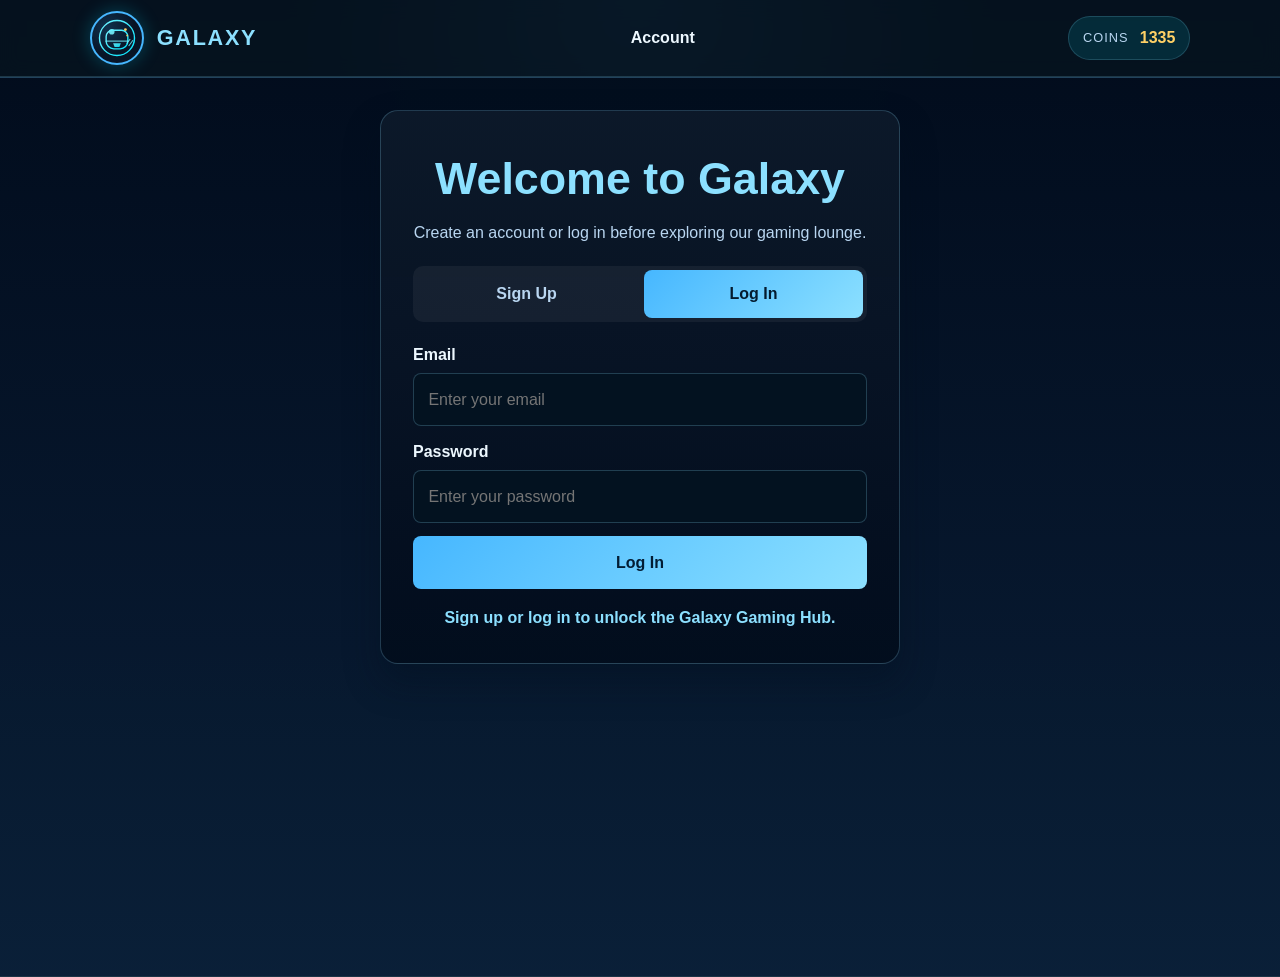
==== index.html @ fd3e72fd "Add files via upload" ====
<!DOCTYPE html>
<!-- saved from url=(0073)file:///C:/Users/Nicka/Downloads/GalaxyGaming.zip/Final%20product%20.html -->
<html lang="en"><head><meta http-equiv="Content-Type" content="text/html; charset=UTF-8">
    
    <meta name="viewport" content="width=device-width, initial-scale=1.0">
    <title>Galaxy Gaming Hub</title>
    <link rel="stylesheet" href="./styles.css">
    <!-- Previous inline stylesheet retained for reference during the CSS split.
    <style>
        :root {
            --bg: #07131f;
            --bg-2: #0f1f2d;
            --panel: rgba(16, 28, 42, 0.9);
            --primary: #00e5ff;
            --primary-2: #74f1ff;
            --text: #edf7ff;
            --muted: #b6c7d7;
            --line: rgba(255,255,255,0.12);
        }

        * { box-sizing: border-box; }

        body {
            margin: 0;
            font-family: Arial, Helvetica, sans-serif;
            background:
                radial-gradient(circle at top, rgba(0, 229, 255, 0.12), transparent 35%),
                linear-gradient(180deg, var(--bg), var(--bg-2));
            color: var(--text);
            line-height: 1.6;
        }

        a { text-decoration: none; }

        .container {
            width: min(1100px, 92%);
            margin: 0 auto;
        }

        .topbar {
            position: sticky;
            top: 0;
            z-index: 100;
            background: rgba(7, 19, 31, 0.85);
            backdrop-filter: blur(10px);
            border-bottom: 1px solid var(--line);
        }

        .nav {
            display: flex;
            justify-content: space-between;
            align-items: center;
            min-height: 76px;
        }

        .brand {
            display: flex;
            align-items: center;
            gap: 0.8rem;
            font-size: 1.35rem;
            font-weight: 700;
            color: var(--primary-2);
            letter-spacing: 0.08em;
            text-transform: uppercase;
        }

        .brand-mark {
            width: 54px;
            height: 54px;
            border-radius: 50%;
            display: flex;
            align-items: center;
            justify-content: center;
            background: radial-gradient(circle at 30% 30%, #10314d, #081426 55%);
            border: 2px solid var(--primary);
            box-shadow: 0 0 18px rgba(0, 229, 255, 0.25);
        }

        .brand-mark svg {
            width: 42px;
            height: 42px;
            display: block;
        }

        .nav-links {
            display: flex;
            gap: 1.5rem;
            flex-wrap: wrap;
        }

        .nav-links a {
            color: var(--text);
            font-weight: 600;
        }

        .nav-links a:hover { color: var(--primary); }

        .hero {
            padding: 90px 0 60px;
        }

        .hero-grid {
            display: grid;
            grid-template-columns: 1fr;
            gap: 2.2rem;
            align-items: center;
        }

        .eyebrow {
            color: var(--primary);
            text-transform: uppercase;
            letter-spacing: 0.22em;
            font-weight: 700;
            font-size: 0.76rem;
            margin-bottom: 0.8rem;
        }

        h1 {
            margin: 0 0 1rem;
            font-size: clamp(2.6rem, 5vw, 4.5rem);
            line-height: 1.05;
            color: var(--text);
        }

        .hero p {
            color: var(--muted);
            font-size: 1.1rem;
            max-width: 650px;
        }

        .actions {
            display: flex;
            gap: 1rem;
            flex-wrap: wrap;
            margin-top: 1.6rem;
        }

        .btn {
            display: inline-block;
            padding: 0.9rem 1.6rem;
            border-radius: 12px;
            font-weight: 700;
        }

        .btn.primary {
            background: linear-gradient(135deg, var(--primary), var(--primary-2));
            color: #031015;
        }

        .btn.secondary {
            border: 1px solid var(--line);
            color: var(--text);
            background: rgba(255,255,255,0.02);
        }

        .hero-card {
            padding: 2rem;
            background: linear-gradient(180deg, rgba(18, 30, 45, 0.95), rgba(8, 19, 28, 0.9));
            border: 1px solid var(--line);
            border-radius: 22px;
            box-shadow: 0 20px 40px rgba(0,0,0,0.28);
        }

        .hero-card h3 {
            margin-top: 0;
            margin-bottom: 1rem;
            color: var(--primary);
            font-size: 1.5rem;
        }

        .hero-card ul {
            margin: 0;
            padding-left: 1.2rem;
            color: var(--muted);
        }

        .section {
            padding: 90px 0;
        }

        .section.alt {
            background: rgba(255,255,255,0.02);
            border-top: 1px solid var(--line);
            border-bottom: 1px solid var(--line);
        }

        h2 {
            margin-top: 0;
            margin-bottom: 1.5rem;
            color: var(--primary);
            font-size: clamp(2rem, 4vw, 2.8rem);
        }

        .about-box,
        .contact-box {
            background: rgba(255,255,255,0.02);
            border: 1px solid var(--line);
            border-radius: 20px;
            padding: 2rem;
        }

        .info-box {
            background: rgba(255,255,255,0.03);
            border: 1px solid var(--line);
            border-left: 4px solid var(--primary);
            border-radius: 16px;
            padding: 1.5rem 1.25rem;
            margin-top: 1.25rem;
            box-shadow: 0 18px 35px rgba(0,0,0,0.12);
        }

        .info-box p {
            margin: 0 0 1rem;
            color: var(--muted);
            font-size: 1.05rem;
        }

        .info-box p:last-child {
            margin-bottom: 0;
        }

        .about-box p,
        .contact-box p {
            margin: 0;
            color: var(--muted);
            font-size: 1.05rem;
        }

        .feature-grid {
            display: grid;
            grid-template-columns: repeat(3, minmax(0, 1fr));
            gap: 1.5rem;
        }

        .card {
            background: var(--panel);
            border: 1px solid var(--line);
            border-radius: 18px;
            padding: 1.5rem;
            box-shadow: 0 18px 35px rgba(0,0,0,0.15);
        }

        .card .icon {
            font-size: 2.3rem;
            display: inline-block;
            margin-bottom: 0.5rem;
        }

        .card h3 {
            margin: 0.7rem 0 0.5rem;
            font-size: 1.35rem;
            color: var(--text);
        }

        .card p {
            margin: 0;
            color: var(--muted);
        }

        .game-grid {
            display: grid;
            grid-template-columns: repeat(5, minmax(0, 1fr));
            gap: 1rem;
        }

        .game-card {
            background: rgba(255,255,255,0.02);
            border: 1px solid var(--line);
            border-radius: 18px;
            padding: 1.4rem 1rem;
            text-align: center;
            box-shadow: 0 18px 30px rgba(0,0,0,0.12);
        }

        .game-card .icon {
            font-size: 2rem;
            display: block;
            margin-bottom: 0.5rem;
        }

        .game-card h3 {
            margin: 0;
            color: var(--text);
            font-size: 1.1rem;
        }

        .game-link {
            display: inline-block;
            margin-top: 0.9rem;
            padding: 0.55rem 0.8rem;
            border: 1px solid var(--primary);
            border-radius: 8px;
            color: var(--primary-2);
            font-size: 0.9rem;
            font-weight: 700;
        }

        .game-link:hover,
        .game-link:focus-visible {
            background: var(--primary);
            color: #031015;
        }

        .creative-section {
            padding: 90px 0;
            background: rgba(255,255,255,0.02);
            border-top: 1px solid var(--line);
            border-bottom: 1px solid var(--line);
        }

        .creative-grid {
            display: grid;
            grid-template-columns: repeat(2, minmax(0, 1fr));
            gap: 1.5rem;
        }

        .creative-card {
            background: linear-gradient(180deg, rgba(8, 20, 38, 0.92), rgba(10, 25, 35, 0.92));
            border: 1px solid var(--line);
            border-radius: 18px;
            padding: 1.75rem;
            box-shadow: 0 18px 35px rgba(0,0,0,0.15);
        }

        .creative-card .icon {
            font-size: 2.4rem;
            display: inline-block;
            margin-bottom: 0.75rem;
        }

        .creative-card h3 {
            margin: 0 0 0.7rem;
            color: #FFFFFF;
            font-size: 1.4rem;
        }

        .creative-card p {
            margin: 0;
            color: var(--muted);
            line-height: 1.7;
        }

        .app-links {
            display: flex;
            flex-wrap: wrap;
            gap: 0.6rem;
            margin-top: 1.1rem;
        }

        .app-link {
            display: inline-block;
            padding: 0.55rem 0.75rem;
            border: 1px solid var(--primary);
            border-radius: 8px;
            color: var(--primary-2);
            font-size: 0.9rem;
            font-weight: 700;
        }

        .app-link:hover,
        .app-link:focus-visible {
            background: var(--primary);
            color: #031015;
        }

        .service-section {
            padding: 20px;
            margin: 20px 0;
        }

        .service-section .service-box {
            background-color: #081426;
            padding: 15px;
            margin: 10px 0;
            border-radius: 10px;
            border: 1px solid var(--line);
        }

        .service-section h2 {
            color: #00AEEF;
            text-align: center;
            margin-bottom: 1rem;
        }

        .service-section h3 {
            color: #FFFFFF;
            margin-top: 0;
        }

        .signup-section {
            padding: 32px 0 72px;
            background: rgba(255,255,255,0.02);
            border-top: 1px solid var(--line);
            border-bottom: 1px solid var(--line);
        }

        .signup-box {
            background: linear-gradient(180deg, rgba(18, 30, 45, 0.98), rgba(8, 19, 28, 0.96));
            border: 1px solid var(--line);
            border-radius: 16px;
            padding: 2rem;
            max-width: 520px;
            margin: 0 auto;
            box-shadow: 0 18px 35px rgba(0,0,0,0.24);
        }

        .signup-box h2 {
            color: var(--primary);
            text-align: center;
            margin: 0 0 0.35rem;
        }

        .auth-intro {
            margin: 0 0 1.25rem;
            color: var(--muted);
            text-align: center;
        }

        .auth-tabs {
            display: grid;
            grid-template-columns: 1fr 1fr;
            gap: 0.5rem;
            margin-bottom: 1.25rem;
            padding: 0.25rem;
            background: rgba(255,255,255,0.05);
            border-radius: 10px;
        }

        .auth-tab {
            border: 0;
            border-radius: 8px;
            padding: 0.7rem;
            background: transparent;
            color: var(--muted);
            font: inherit;
            font-weight: 700;
            cursor: pointer;
        }

        .auth-tab.active {
            background: var(--primary);
            color: #031015;
        }

        .signup-box form {
            display: grid;
            gap: 0.8rem;
        }

        .auth-panel[hidden] {
            display: none;
        }

        .protected-section {
            display: none;
        }

        body.auth-locked .hero,
        body.auth-locked footer {
            display: none;
        }

        body.auth-locked .nav-links a:not([href="#account"]) {
            display: none;
        }

        body.authenticated .protected-section {
            display: block;
        }

        .auth-status {
            min-height: 1.5rem;
            margin: 1rem 0 0;
            color: var(--primary-2);
            font-weight: 700;
            text-align: center;
        }

        .signup-box input,
        .signup-box textarea {
            width: 100%;
            margin-top: 0.35rem;
            padding: 0.8rem 0.9rem;
            border: 1px solid rgba(255,255,255,0.2);
            border-radius: 8px;
            background: #081426;
            color: var(--text);
            font: inherit;
        }

        .signup-box input:focus,
        .signup-box textarea:focus {
            outline: 2px solid var(--primary);
            outline-offset: 1px;
        }

        .signup-box textarea {
            width: 80%;
            max-width: 500px;
            min-height: 120px;
            padding: 10px;
            border-radius: 10px;
            border: 2px solid #00AEEF;
            background-color: #081426;
            color: white;
            font-size: 16px;
            resize: vertical;
        }

        .signup-box label {
            color: var(--text);
            font-weight: 700;
        }

        .signup-box button[type="submit"] {
            background: linear-gradient(135deg, var(--primary), var(--primary-2));
            color: white;
            border: none;
            padding: 0.85rem 1.2rem;
            border-radius: 8px;
            font: inherit;
            font-weight: 700;
            cursor: pointer;
        }

        .signup-box button[type="submit"]:hover {
            box-shadow: 0 10px 24px rgba(0, 229, 255, 0.24);
        }

        #newsletter {
            width: min(700px, 92%);
            background-color: #081426;
            color: white;
            text-align: center;
            padding: 20px;
            border-radius: 10px;
            margin: 20px auto;
        }

        #newsletter h2 {
            color: #00AEEF;
        }

        #newsletter p {
            color: var(--muted);
        }

        #newsletter form {
            display: flex;
            gap: 0.8rem;
            justify-content: center;
            margin-top: 1.25rem;
        }

        #newsletter input {
            width: 300px;
            padding: 10px;
            border: 2px solid #00AEEF;
            border-radius: 5px;
            background: #ffffff;
            color: #081426;
            font-size: 16px;
        }

        #newsletter button {
            background-color: #00AEEF;
            color: white;
            border: none;
            padding: 10px 20px;
            margin-left: 10px;
            border-radius: 5px;
            cursor: pointer;
        }

        #newsletter button:hover {
            background-color: #0077CC;
        }

        .form-status {
            min-height: 1.5rem;
            margin: 0.8rem 0 0;
            color: var(--primary-2);
            font-weight: 700;
        }

        @media (max-width: 480px) {
            #newsletter form {
                flex-direction: column;
            }
        }

        #videos {
            text-align: center;
            padding: 20px;
        }

        #videos h2 {
            color: #00AEEF;
        }

        #videos video {
            margin: 10px;
            border-radius: 10px;
            border: 2px solid #00AEEF;
        }

        .video-grid {
            display: flex;
            justify-content: center;
            gap: 1.5rem;
            flex-wrap: wrap;
        }

        .video-grid video {
            width: 300px;
            border-radius: 10px;
            border: 2px solid #00AEEF;
            background: #081426;
            box-shadow: 0 18px 35px rgba(0,0,0,0.15);
        }
        
        .stat strong {
            display: block;
            font-size: 1.5rem;
            color: var(--primary-2);
        }

        .stat span {
            color: var(--muted);
            font-size: 0.95rem;
        }

        .contact-info {
            display: grid;
            gap: 0.9rem;
        }

        .contact-item {
            padding: 1rem 1.1rem;
            background: rgba(255,255,255,0.02);
            border: 1px solid var(--line);
            border-radius: 12px;
        }

        .contact-item strong {
            display: block;
            margin-bottom: 0.25rem;
            color: var(--primary-2);
        }

        .contact-form {
            display: grid;
            gap: 0.9rem;
        }

        .contact-form input,
        .contact-form textarea {
            width: 100%;
            padding: 10px;
            border-radius: 10px;
            border: 2px solid #00AEEF;
            background-color: #081426;
            color: white;
            font-size: 16px;
            font-family: inherit;
        }

        .contact-form textarea {
            min-height: 120px;
            resize: vertical;
        }

        .contact-form input::placeholder,
        .contact-form textarea::placeholder {
            color: #b6c7d7;
        }

        .contact-form button {
            border: 0;
            cursor: pointer;
            background: linear-gradient(135deg, var(--primary), var(--primary-2));
            color: #06131b;
            padding: 0.9rem 1.5rem;
            border-radius: 12px;
            font-weight: 700;
            font-size: 1rem;
        }

        .contact-form button:hover {
            box-shadow: 0 14px 30px rgba(0, 229, 255, 0.25);
        }

        .chat-box {
            min-height: 150px;
            max-height: 260px;
            overflow-y: auto;
            margin-bottom: 1rem;
            padding: 1rem;
            background: #081426;
            border: 1px solid var(--line);
            border-radius: 14px;
        }

        .chat-box p {
            margin: 0 0 0.8rem;
            color: var(--muted);
        }

        .chat-box p:last-child {
            margin-bottom: 0;
        }

        .chat-box strong {
            color: var(--primary-2);
        }

        .chat-form {
            display: flex;
            gap: 0.7rem;
        }

        .chat-form input {
            flex: 1;
            min-width: 0;
            padding: 0.85rem 1rem;
            border: 2px solid #00AEEF;
            border-radius: 10px;
            background: #081426;
            color: white;
            font-size: 1rem;
        }

        .chat-form input::placeholder {
            color: var(--muted);
        }

        .chat-form button {
            border: 0;
            border-radius: 10px;
            padding: 0.85rem 1.2rem;
            background: linear-gradient(135deg, var(--primary), var(--primary-2));
            color: #06131b;
            font-weight: 700;
            cursor: pointer;
        }

        @media (max-width: 480px) {
            .chat-form {
                flex-direction: column;
            }
        }

        #chat {
            width: min(400px, 92%);
            margin: 20px auto;
            text-align: center;
        }

        #chat .chat-box {
            height: 200px;
            background-color: #081426;
            color: white;
            border: 2px solid #00AEEF;
            border-radius: 10px;
            padding: 10px;
            margin-bottom: 10px;
            overflow-y: auto;
        }

        #chat input {
            width: 70%;
            flex: none;
            padding: 10px;
            border-radius: 5px;
        }

        #chat button {
            padding: 10px 15px;
            background-color: #00AEEF;
            color: white;
            border: none;
            border-radius: 5px;
        }

        .cta {
            display: inline-block;
            margin-top: 1.2rem;
            background: linear-gradient(135deg, var(--primary), var(--primary-2));
            color: #06131b;
            padding: 0.9rem 1.5rem;
            border-radius: 12px;
            font-weight: 700;
        }

        footer {
            padding: 26px 0 45px;
            text-align: center;
            color: var(--muted);
            border-top: 1px solid var(--line);
        }

        @media (max-width: 760px) {
            .hero-grid,
            .feature-grid,
            .menu-grid,
            .contact-grid,
            .stats,
            .nav {
                display: block;
                text-align: center;
                padding: 1rem 0;
            }

            .nav-links {
                justify-content: center;
                padding-top: 0.6rem;
            }
        }
    </style>
    -->
</head>
<body class="auth-locked">
    <header class="topbar">
        <div class="container nav">
            <div class="brand" aria-label="Galaxy Gaming Coffee Shop brand">
                <div class="brand-mark">
                    <svg viewBox="0 0 120 120" xmlns="http://www.w3.org/2000/svg" role="img" aria-label="Galaxy logo icon">
                        <defs>
                            <lineargradient id="g1" x1="0%" y1="0%" x2="100%" y2="100%">
                                <stop offset="0%" stop-color="#74f1ff"></stop>
                                <stop offset="100%" stop-color="#00e5ff"></stop>
                            </lineargradient>
                        </defs>
                        <circle cx="60" cy="60" r="50" fill="none" stroke="url(#g1)" stroke-width="4"></circle>
                        <circle cx="45" cy="42" r="8" fill="#74f1ff" opacity="0.9"></circle>
                        <path d="M29 56c0-10 8-18 18-18h26c10 0 18 8 18 18v13c0 12-10 22-22 22H51c-12 0-22-10-22-22V56z" fill="none" stroke="url(#g1)" stroke-width="4" stroke-linecap="round"></path>
                        <path d="M36 51h48" stroke="url(#g1)" stroke-width="4" stroke-linecap="round"></path>
                        <path d="M49 75h22l-4 11H53l-4-11z" fill="url(#g1)" opacity="0.9"></path>
                        <path d="M29 69h62" stroke="#74f1ff" stroke-width="4" stroke-linecap="round" opacity="0.75"></path>
                        <circle cx="84" cy="36" r="4" fill="#ffd166"></circle>
                        <circle cx="89" cy="53" r="3" fill="#ffd166" opacity="0.8"></circle>
                        <path d="M88 75l9-11M94 82l11-15" stroke="#74f1ff" stroke-width="3" stroke-linecap="round" opacity="0.8"></path>
                    </svg>
                </div>
                <span>Galaxy</span>
            </div>
            <nav class="nav-links" aria-label="Main navigation">
                <a href="#about">About</a>
                <a href="#services">Services</a>
                <a href="#games">Games</a>
                <a href="#missions">Missions</a>
                <a href="#avatar">Avatar</a>
                <a href="#store">Store</a>
                <a href="#editing">Editor &amp; Animation</a>
                <a href="#events">Events</a>
                <a href="#account">Account</a>
                <button class="logout-button" id="logout-button" type="button">Log Out</button>
            </nav>

            <div class="coin-bar" aria-label="Galaxy coins balance">
                <span class="coin-name">Coins</span>
                <strong id="coin-balance">1335</strong>
            </div>
        </div>
    </header>

    <main>
        <section class="hero">
            <div class="container hero-grid">
                <div>
                    <div class="eyebrow">Gaming lounge and Hub</div>
                    <h1>Level up with comfort and fun with 
                     your friends and families and meet other players.</h1>
                    <p>Welcome to Galaxy Gaming Hub,spend your time playing games in a modern and friendly atmosphere with friends or family.</p>
                </div>

            </div>
        </section>

        <section id="missions" class="section protected-section">
            <div class="container">
                <h2>Game Missions</h2>
                <div class="quest-grid">
                    <article class="quest-card">
                        <h3>Fortnite</h3>
                        <p>Win 1 match or complete 3 challenges.</p>
                        <button class="quest-button" type="button" data-game="Fortnite" data-reward="30">Claim Mission</button>
                    </article>
                    <article class="quest-card">
                        <h3>Valorant</h3>
                        <p>Win 2 rounds in a ranked or casual match.</p>
                        <button class="quest-button" type="button" data-game="Valorant" data-reward="35">Claim Mission</button>
                    </article>
                    <article class="quest-card">
                        <h3>Minecraft</h3>
                        <p>Build a base and survive for 20 minutes.</p>
                        <button class="quest-button" type="button" data-game="Minecraft" data-reward="25">Claim Mission</button>
                    </article>
                    <article class="quest-card">
                        <h3>PUBG</h3>
                        <p>Reach the final circle or win a squad match.</p>
                        <button class="quest-button" type="button" data-game="PUBG" data-reward="40">Claim Mission</button>
                    </article>
                    <article class="quest-card">
                        <h3>FIFA</h3>
                        <p>Win a local match or complete a tournament.</p>
                        <button class="quest-button" type="button" data-game="FIFA" data-reward="30">Claim Mission</button>
                    </article>
                    <article class="quest-card">
                        <h3>Genshin Impact</h3>
                        <p>Clear a domain or finish a daily quest.</p>
                        <button class="quest-button" type="button" data-game="Genshin Impact" data-reward="50">Claim Mission</button>
                    </article>
                    <article class="quest-card">
                        <h3>Wuthering Waves</h3>
                        <p>Complete 1 combat chapter or daily mission.</p>
                        <button class="quest-button" type="button" data-game="Wuthering Waves" data-reward="45">Claim Mission</button>
                    </article>
                    <article class="quest-card">
                        <h3>Honkai Impact 3rd</h3>
                        <p>Finish a battle log event or raid mission.</p>
                        <button class="quest-button" type="button" data-game="Honkai Impact 3rd" data-reward="45">Claim Mission</button>
                    </article>
                    <article class="quest-card">
                        <h3>Honkai: Star Rail</h3>
                        <p>Clear one Calyx challenge or trail mission.</p>
                        <button class="quest-button" type="button" data-game="Honkai: Star Rail" data-reward="55">Claim Mission</button>
                    </article>
                    <article class="quest-card">
                        <h3>Zenless Zone Zero</h3>
                        <p>Finish a combat mission or event stage.</p>
                        <button class="quest-button" type="button" data-game="Zenless Zone Zero" data-reward="50">Claim Mission</button>
                    </article>
                    <article class="quest-card">
                        <h3>PlayStation Games</h3>
                        <p>Complete your assigned challenge and win rewards.</p>
                        <button class="quest-button" type="button" data-game="PlayStation Games" data-reward="60">Claim Mission</button>
                    </article>
                    <article class="quest-card">
                        <h3>Nintendo Games</h3>
                        <p>Finish a multiplayer or challenge mission.</p>
                        <button class="quest-button" type="button" data-game="Nintendo Games" data-reward="60">Claim Mission</button>
                    </article>
                </div>
                <p class="quest-status" id="quest-status" aria-live="polite">Complete a mission to earn coins.</p>
            </div>
        </section>

        <section id="avatar" class="section avatar-section protected-section">
            <div class="container">
                <h2>Avatar Studio</h2>
                <p class="avatar-intro">Create a look that is completely yours, then save it to your Galaxy profile.</p>
                <div class="avatar-studio">
                    <div class="avatar-preview backdrop-ocean" id="avatar-preview" aria-label="Your custom avatar preview">
                        <div class="avatar-aura"></div>
                        <div class="avatar-character">
                            <div class="avatar-accessory" id="avatar-accessory-preview" aria-hidden="true" aria-label=""></div>
                            <div class="avatar-hair hair-nebula" id="avatar-hair-preview" aria-hidden="true" aria-label="Nebula Hair"></div>
                            <div class="avatar-head" id="avatar-head" style="background-color: rgb(246, 199, 162);">
                                <span class="avatar-eyes">● ●</span>
                                <span class="avatar-mouth">⌣</span>
                            </div>
                            <div class="avatar-body outfit-neon" id="avatar-body" aria-label="Neon Runner"></div>
                        </div>
                        <strong class="avatar-name" id="avatar-name">Jewel</strong>
                        <span class="avatar-status" id="avatar-status">Ready to customize</span>
                    </div>
                    <form class="avatar-controls" id="avatar-form">
                        <div class="avatar-control">
                            <label for="avatar-name-input">Avatar username</label>
                            <input id="avatar-name-input" type="text" maxlength="24" placeholder="Your player username" autocomplete="off" required>
                        </div>
                        <div class="avatar-control">
                            <label for="avatar-skin">Skin tone</label>
                            <select id="avatar-skin">
                                <option value="sunrise">Sunrise</option>
                                <option value="honey">Honey</option>
                                <option value="cocoa">Cocoa</option>
                                <option value="moon">Moonlight</option>
                            </select>
                        </div>
                        <div class="avatar-control">
                            <label for="avatar-hair">Hairstyle</label>
                            <select id="avatar-hair">
                                <option value="nebula">Nebula</option>
                                <option value="flare">Solar Flare</option>
                                <option value="comet">Comet Curls</option>
                                <option value="visor">Future Visor</option>
                            </select>
                        </div>
                        <div class="avatar-control">
                            <label for="avatar-outfit">Outfit</label>
                            <select id="avatar-outfit">
                                <option value="neon">Neon Runner</option>
                                <option value="royal">Royal Champion</option>
                                <option value="cyber">Cyber Pilot</option>
                                <option value="cosmic">Cosmic Explorer</option>
                            </select>
                        </div>
                        <div class="avatar-control">
                            <label for="avatar-accessory">Accessory</label>
                            <select id="avatar-accessory">
                                <option value="none">No accessory</option>
                                <option value="crown">Star Crown</option>
                                <option value="headset">Pro Headset</option>
                                <option value="visor">Holo Visor</option>
                            </select>
                        </div>
                        <div class="avatar-control">
                            <label for="avatar-background">Profile backdrop</label>
                            <select id="avatar-background">
                                <option value="aurora">Aurora</option>
                                <option value="sunset">Solar Sunset</option>
                                <option value="ocean">Deep Ocean</option>
                                <option value="royal">Royal Pulse</option>
                            </select>
                        </div>
                        <button class="avatar-save" type="submit">Save Avatar</button>
                        <p class="avatar-form-status" id="avatar-form-status" role="status" aria-live="polite"></p>
                    </form>
                </div>
            </div>
        </section>

        <section id="store" class="section alt protected-section">
            <div class="container">
                <h2>Galaxy Store</h2>
                <p class="store-intro">Choose from multiple cosmetic items for every game with your Galaxy coins.</p>
                <div class="store-grid">
                    <article class="store-item">
                        <div class="store-icon">🎮</div>
                        <h3>Fortnite</h3>
                        <p>Nova Ranger skin for your next Battle Royale drop.</p>
                        <div class="store-meta">
                            <span>90 coins</span><button class="store-buy" type="button" data-item="Nova Ranger Skin" data-game="Fortnite" data-price="90">Buy</button>
                        </div>
                    </article>
                    <article class="store-item">
                        <div class="store-icon">🌌</div>
                        <h3>Fortnite</h3>
                        <p>Galaxy Glider trail for a colorful landing.</p>
                        <div class="store-meta">
                            <span>75 coins</span><button class="store-buy" type="button" data-item="Galaxy Glider Trail" data-game="Fortnite" data-price="75">Buy</button>
                        </div>
                    </article>
                    <article class="store-item">
                        <div class="store-icon">🕹️</div>
                        <h3>Valorant</h3>
                        <p>Cosmic Vandal weapon skin for competitive matches.</p>
                        <div class="store-meta">
                            <span>110 coins</span><button class="store-buy" type="button" data-item="Cosmic Vandal Skin" data-game="Valorant" data-price="110">Buy</button>
                        </div>
                    </article>
                    <article class="store-item">
                        <div class="store-icon">🔫</div>
                        <h3>Valorant</h3>
                        <p>Starlight Ghost pistol skin for clutch rounds.</p>
                        <div class="store-meta">
                            <span>85 coins</span><button class="store-buy" type="button" data-item="Starlight Ghost Skin" data-game="Valorant" data-price="85">Buy</button>
                        </div>
                    </article>
                    <article class="store-item">
                        <div class="store-icon">🧱</div>
                        <h3>Minecraft</h3>
                        <p>Galaxy Builder character skin for creative worlds.</p>
                        <div class="store-meta">
                            <span>95 coins</span><button class="store-buy" type="button" data-item="Galaxy Builder Skin" data-game="Minecraft" data-price="95">Buy</button>
                        </div>
                    </article>
                    <article class="store-item">
                        <div class="store-icon">🪓</div>
                        <h3>Minecraft</h3>
                        <p>Crystal Pickaxe tool skin for mining adventures.</p>
                        <div class="store-meta">
                            <span>70 coins</span><button class="store-buy" type="button" data-item="Crystal Pickaxe Skin" data-game="Minecraft" data-price="70">Buy</button>
                        </div>
                    </article>
                    <article class="store-item">
                        <div class="store-icon">🏆</div>
                        <h3>PUBG</h3>
                        <p>Night Ops outfit for your next squad match.</p>
                        <div class="store-meta">
                            <span>100 coins</span><button class="store-buy" type="button" data-item="Night Ops Outfit" data-game="PUBG" data-price="100">Buy</button>
                        </div>
                    </article>
                    <article class="store-item">
                        <div class="store-icon">🎯</div>
                        <h3>PUBG</h3>
                        <p>Crimson Marksman weapon wrap for your loadout.</p>
                        <div class="store-meta">
                            <span>90 coins</span><button class="store-buy" type="button" data-item="Crimson Marksman Wrap" data-game="PUBG" data-price="90">Buy</button>
                        </div>
                    </article>
                    <article class="store-item">
                        <div class="store-icon">⚽</div>
                        <h3>FIFA</h3>
                        <p>Galaxy FC kit to make your team stand out.</p>
                        <div class="store-meta">
                            <span>80 coins</span><button class="store-buy" type="button" data-item="Galaxy FC Kit" data-game="FIFA" data-price="80">Buy</button>
                        </div>
                    </article>
                    <article class="store-item">
                        <div class="store-icon">🥇</div>
                        <h3>FIFA</h3>
                        <p>Golden Boots celebration for your goal replays.</p>
                        <div class="store-meta">
                            <span>65 coins</span><button class="store-buy" type="button" data-item="Golden Boots Celebration" data-game="FIFA" data-price="65">Buy</button>
                        </div>
                    </article>
                    <article class="store-item">
                        <div class="store-icon">⚔️</div>
                        <h3>Genshin Impact</h3>
                        <p>Starlight glider cosmetic for your Traveler.</p>
                        <div class="store-meta">
                            <span>120 coins</span><button class="store-buy" type="button" data-item="Starlight Glider" data-game="Genshin Impact" data-price="120">Buy</button>
                        </div>
                    </article>
                    <article class="store-item">
                        <div class="store-icon">✨</div>
                        <h3>Genshin Impact</h3>
                        <p>Celestial namecard for your Traveler profile.</p>
                        <div class="store-meta">
                            <span>85 coins</span><button class="store-buy" type="button" data-item="Celestial Namecard" data-game="Genshin Impact" data-price="85">Buy</button>
                        </div>
                    </article>
                    <article class="store-item">
                        <div class="store-icon">🌊</div>
                        <h3>Wuthering Waves</h3>
                        <p>Tidal Echo aura for your next combat chapter.</p>
                        <div class="store-meta">
                            <span>115 coins</span><button class="store-buy" type="button" data-item="Tidal Echo Aura" data-game="Wuthering Waves" data-price="115" disabled="">Owned</button>
                        </div>
                    </article>
                    <article class="store-item">
                        <div class="store-icon">🌙</div>
                        <h3>Wuthering Waves</h3>
                        <p>Moonlit Resonator avatar frame for your profile.</p>
                        <div class="store-meta">
                            <span>90 coins</span><button class="store-buy" type="button" data-item="Moonlit Resonator Frame" data-game="Wuthering Waves" data-price="90" disabled="">Owned</button>
                        </div>
                    </article>
                    <article class="store-item">
                        <div class="store-icon">⚡</div>
                        <h3>Honkai Impact 3rd</h3>
                        <p>Thunder Valkyrie battle suit cosmetic.</p>
                        <div class="store-meta">
                            <span>125 coins</span><button class="store-buy" type="button" data-item="Thunder Valkyrie Suit" data-game="Honkai Impact 3rd" data-price="125">Buy</button>
                        </div>
                    </article>
                    <article class="store-item">
                        <div class="store-icon">🌠</div>
                        <h3>Honkai Impact 3rd</h3>
                        <p>Starlit weapon effect for your favorite Valkyrie.</p>
                        <div class="store-meta">
                            <span>95 coins</span><button class="store-buy" type="button" data-item="Starlit Weapon Effect" data-game="Honkai Impact 3rd" data-price="95">Buy</button>
                        </div>
                    </article>
                    <article class="store-item">
                        <div class="store-icon">🚂</div>
                        <h3>Honkai: Star Rail</h3>
                        <p>Comet Trail profile badge for your journey.</p>
                        <div class="store-meta">
                            <span>105 coins</span><button class="store-buy" type="button" data-item="Comet Trail Badge" data-game="Honkai: Star Rail" data-price="105">Buy</button>
                        </div>
                    </article>
                    <article class="store-item">
                        <div class="store-icon">🚀</div>
                        <h3>Honkai: Star Rail</h3>
                        <p>Stellar Express profile banner for your journey.</p>
                        <div class="store-meta">
                            <span>90 coins</span><button class="store-buy" type="button" data-item="Stellar Express Banner" data-game="Honkai: Star Rail" data-price="90">Buy</button>
                        </div>
                    </article>
                    <article class="store-item">
                        <div class="store-icon">🔨</div>
                        <h3>Zenless Zone Zero</h3>
                        <p>Neon Proxy avatar frame for your Inter-Knot profile.</p>
                        <div class="store-meta">
                            <span>100 coins</span><button class="store-buy" type="button" data-item="Neon Proxy Frame" data-game="Zenless Zone Zero" data-price="100">Buy</button>
                        </div>
                    </article>
                    <article class="store-item">
                        <div class="store-icon">🎧</div>
                        <h3>Zenless Zone Zero</h3>
                        <p>Hollow Beats player card for your Inter-Knot profile.</p>
                        <div class="store-meta">
                            <span>80 coins</span><button class="store-buy" type="button" data-item="Hollow Beats Player Card" data-game="Zenless Zone Zero" data-price="80">Buy</button>
                        </div>
                    </article>
                    <article class="store-item">
                        <div class="store-icon">🎮</div>
                        <h3>PlayStation Games</h3>
                        <p>Galaxy PlayStation avatar pack for your profile.</p>
                        <div class="store-meta">
                            <span>130 coins</span><button class="store-buy" type="button" data-item="Galaxy Avatar Pack" data-game="PlayStation Games" data-price="130">Buy</button>
                        </div>
                    </article>
                    <article class="store-item">
                        <div class="store-icon">🏅</div>
                        <h3>PlayStation Games</h3>
                        <p>Champion trophy badge for your gaming profile.</p>
                        <div class="store-meta">
                            <span>75 coins</span><button class="store-buy" type="button" data-item="Champion Trophy Badge" data-game="PlayStation Games" data-price="75">Buy</button>
                        </div>
                    </article>
                    <article class="store-item">
                        <div class="store-icon">🕹️</div>
                        <h3>Nintendo Games</h3>
                        <p>Star Player badge for your Nintendo collection.</p>
                        <div class="store-meta">
                            <span>130 coins</span><button class="store-buy" type="button" data-item="Star Player Badge" data-game="Nintendo Games" data-price="130">Buy</button>
                        </div>
                    </article>
                    <article class="store-item">
                        <div class="store-icon">⭐</div>
                        <h3>Nintendo Games</h3>
                        <p>Rainbow power-up effect for your collection.</p>
                        <div class="store-meta">
                            <span>85 coins</span><button class="store-buy" type="button" data-item="Rainbow Power-Up Effect" data-game="Nintendo Games" data-price="85">Buy</button>
                        </div>
                    </article>
                    <article class="store-item special-item">
                        <div class="store-icon">👑</div>
                        <h3>Fortnite Special</h3>
                        <p>Galaxy King legendary outfit with a royal reactive style.</p>
                        <div class="store-meta">
                            <span>280 coins</span><button class="store-buy" type="button" data-item="Galaxy King Legendary Outfit" data-game="Fortnite" data-price="280">Buy</button>
                        </div>
                    </article>
                    <article class="store-item special-item">
                        <div class="store-icon">💎</div>
                        <h3>Valorant Special</h3>
                        <p>Diamond Protocol rifle bundle with an exclusive finisher.</p>
                        <div class="store-meta">
                            <span>320 coins</span><button class="store-buy" type="button" data-item="Diamond Protocol Bundle" data-game="Valorant" data-price="320">Buy</button>
                        </div>
                    </article>
                    <article class="store-item special-item">
                        <div class="store-icon">🐉</div>
                        <h3>Minecraft Special</h3>
                        <p>Ender Dragon armor set for legendary survival builds.</p>
                        <div class="store-meta">
                            <span>260 coins</span><button class="store-buy" type="button" data-item="Ender Dragon Armor Set" data-game="Minecraft" data-price="260">Buy</button>
                        </div>
                    </article>
                    <article class="store-item special-item">
                        <div class="store-icon">🎖️</div>
                        <h3>PUBG Special</h3>
                        <p>Elite Survivor crate with a premium combat outfit.</p>
                        <div class="store-meta">
                            <span>300 coins</span><button class="store-buy" type="button" data-item="Elite Survivor Crate" data-game="PUBG" data-price="300">Buy</button>
                        </div>
                    </article>
                    <article class="store-item special-item">
                        <div class="store-icon">🏆</div>
                        <h3>FIFA Special</h3>
                        <p>World Champion trophy celebration for your club.</p>
                        <div class="store-meta">
                            <span>240 coins</span><button class="store-buy" type="button" data-item="World Champion Celebration" data-game="FIFA" data-price="240">Buy</button>
                        </div>
                    </article>
                    <article class="store-item special-item">
                        <div class="store-icon">🌟</div>
                        <h3>Genshin Impact Special</h3>
                        <p>Celestial Wings glider with a limited starfall effect.</p>
                        <div class="store-meta">
                            <span>350 coins</span><button class="store-buy" type="button" data-item="Celestial Wings Glider" data-game="Genshin Impact" data-price="350" disabled="">Owned</button>
                        </div>
                    </article>
                    <article class="store-item special-item">
                        <div class="store-icon">🌌</div>
                        <h3>Wuthering Waves Special</h3>
                        <p>Void Resonance outfit with an animated aura.</p>
                        <div class="store-meta">
                            <span>330 coins</span><button class="store-buy" type="button" data-item="Void Resonance Outfit" data-game="Wuthering Waves" data-price="330" disabled="">Owned</button>
                        </div>
                    </article>
                    <article class="store-item special-item">
                        <div class="store-icon">⚡</div>
                        <h3>Honkai Impact 3rd Special</h3>
                        <p>Lightning Empress battle suit with a premium effect.</p>
                        <div class="store-meta">
                            <span>360 coins</span><button class="store-buy" type="button" data-item="Lightning Empress Suit" data-game="Honkai Impact 3rd" data-price="360">Buy</button>
                        </div>
                    </article>
                    <article class="store-item special-item">
                        <div class="store-icon">🚄</div>
                        <h3>Honkai: Star Rail Special</h3>
                        <p>Stellar Conductor profile set for elite Trailblazers.</p>
                        <div class="store-meta">
                            <span>340 coins</span><button class="store-buy" type="button" data-item="Stellar Conductor Profile Set" data-game="Honkai: Star Rail" data-price="340">Buy</button>
                        </div>
                    </article>
                    <article class="store-item special-item">
                        <div class="store-icon">🌀</div>
                        <h3>Zenless Zone Zero Special</h3>
                        <p>Hollow Overdrive agent skin with a neon entrance effect.</p>
                        <div class="store-meta">
                            <span>310 coins</span><button class="store-buy" type="button" data-item="Hollow Overdrive Agent Skin" data-game="Zenless Zone Zero" data-price="310">Buy</button>
                        </div>
                    </article>
                    <article class="store-item special-item">
                        <div class="store-icon">🎮</div>
                        <h3>PlayStation Special</h3>
                        <p>Legendary All-Stars avatar collection for your profile.</p>
                        <div class="store-meta">
                            <span>275 coins</span><button class="store-buy" type="button" data-item="Legendary All-Stars Collection" data-game="PlayStation Games" data-price="275">Buy</button>
                        </div>
                    </article>
                    <article class="store-item special-item">
                        <div class="store-icon">🌈</div>
                        <h3>Nintendo Special</h3>
                        <p>Rainbow Champion premium badge with animated stars.</p>
                        <div class="store-meta">
                            <span>250 coins</span><button class="store-buy" type="button" data-item="Rainbow Champion Badge" data-game="Nintendo Games" data-price="250">Buy</button>
                        </div>
                    </article>
                </div>
                <div class="inventory" aria-live="polite">
                    <h3>Your collection</h3>
                    <p id="inventory-list"><span class="inventory-entry">Wuthering Waves: Tidal Echo Aura</span><a class="inventory-link" href="https://wutheringwaves.kurogames.com/" target="_blank" rel="noopener noreferrer">Open game</a> | <span class="inventory-entry">Wuthering Waves: Moonlit Resonator Frame</span><a class="inventory-link" href="https://wutheringwaves.kurogames.com/" target="_blank" rel="noopener noreferrer">Open game</a> | <span class="inventory-entry">Genshin Impact: Celestial Wings Glider</span><a class="inventory-link" href="https://genshin.hoyoverse.com/" target="_blank" rel="noopener noreferrer">Open game</a> | <span class="inventory-entry">Wuthering Waves: Void Resonance Outfit</span><a class="inventory-link" href="https://wutheringwaves.kurogames.com/" target="_blank" rel="noopener noreferrer">Open game</a></p>
                </div>
                <p class="store-status" id="store-status" aria-live="polite">Choose a game to spend your coins.</p>
            </div>
        </section>

        <section class="signup-section" id="account">
            <div class="container">
                <div class="signup-box">
                    <h2>Welcome to Galaxy</h2>
                    <p class="auth-intro">Create an account or log in before exploring our gaming lounge.</p>

                    <div class="auth-tabs" role="tablist" aria-label="Account access">
                        <button class="auth-tab" id="signup-tab" type="button" role="tab" aria-selected="false" aria-controls="signup-panel">Sign Up</button>
                        <button class="auth-tab active" id="login-tab" type="button" role="tab" aria-selected="true" aria-controls="login-panel">Log In</button>
                    </div>

                    <div class="auth-panel" id="signup-panel" role="tabpanel" aria-labelledby="signup-tab" hidden="">
                        <form id="signup-form">
                            <div>
                                <label for="full-name">Full Name</label>
                                <input id="full-name" name="full-name" type="text" placeholder="Enter your name" autocomplete="name" required="">
                            </div>
                            <div>
                                <label for="player-name">Player Name</label>
                                <input id="player-name" name="player-name" type="text" placeholder="Choose a gamer name" maxlength="24" required="">
                            </div>
                            <div>
                                <label for="signup-email">Email</label>
                                <input id="signup-email" name="email" type="email" placeholder="Enter your email" autocomplete="email" required="">
                            </div>
                            <div>
                                <label for="signup-password">Password</label>
                                <input id="signup-password" name="password" type="password" placeholder="Create a password" autocomplete="new-password" minlength="6" required="">
                            </div>
                            <button type="submit">Create Account</button>
                        </form>
                    </div>

                    <div class="auth-panel" id="login-panel" role="tabpanel" aria-labelledby="login-tab">
                        <form id="login-form">
                            <div>
                                <label for="login-email">Email</label>
                                <input id="login-email" name="email" type="email" placeholder="Enter your email" autocomplete="email" required="">
                            </div>
                            <div>
                                <label for="login-password">Password</label>
                                <input id="login-password" name="password" type="password" placeholder="Enter your password" autocomplete="current-password" required="">
                            </div>
                            <button type="submit">Log In</button>
                        </form>
                    </div>
                    <p class="auth-status" id="auth-status" role="status" aria-live="polite">Sign up or log in to unlock the Galaxy Gaming Hub.</p>
                </div>
            </div>
        </section>

        <section id="about" class="section protected-section">
            <div class="container">
                <h2>About Galaxy</h2>
                <div class="about-box">
                    <p>Galaxy Gaming Hub is a welcoming online home for players who want to discover games, connect with other gamers, and enjoy a friendly gaming community.</p>
                    <p>Use this website to explore our gaming stations, view the games available, check opening hours and events, and learn about the services offered at the hub. Whether you play casually, compete with a team, or are discovering gaming for the first time, Galaxy is designed to make every visit comfortable and exciting.</p>
                    <p>Our goal is to create a safe and social space where friends, families, students, and competitive players can play together, share experiences, and build new connections.</p>
                    <div class="stat">
                    </div>
                    </div>
                </div>
            
        </section>

        <section id="services" class="section alt protected-section">
            <div class="container">
                <h2>Our Services</h2>
                <div class="feature-grid">
                    <article class="card">
                        <div class="icon">🎮</div>
                        <h3>Gaming PCs</h3>
                        <p>Play on powerful gaming PCs with smooth performance for casual and competitive gaming.</p>
                    </article>

                    <article class="card">
                        <div class="icon">📶</div>
                        <h3>Fast Connection</h3>
                        <p>Stay connected with reliable internet access for gaming, streaming, and socializing.</p>
                    </article>

                    <article class="card">
                        <div class="icon">🏆</div>
                        <h3>Tournaments</h3>
                        <p>Join friendly competitions, test your skills, and compete for prizes with other players.</p>
                    </article>

                    <article class="card">
                        <div class="icon">👥</div>
                        <h3>Team Play</h3>
                        <p>Team up with friends, meet new players, and enjoy cooperative gaming in a welcoming space.</p>
                    </article>

                    <article class="card">
                        <div class="icon">📹</div>
                        <h3>Streaming Support</h3>
                        <p>Capture gameplay, create content, and share your best gaming moments with your audience.</p>
                    </article>

                    <article class="card">
                        <div class="icon">🎉</div>
                        <h3>Gaming Events</h3>
                        <p>Plan group sessions, gaming nights, and community events for friends, families, and teams.</p>
                    </article>
                </div>
            </div>
        </section>

        <section id="games" class="section alt protected-section">
            <div class="container">
                <h2>Games Available</h2>
                <div class="game-grid">
                    <div class="game-card">
                        <div class="icon">🎮</div>
                        <h3>Fortnite</h3>
                        <a class="game-link" href="https://www.fortnite.com/" data-game="Fortnite" target="_blank" rel="noopener noreferrer">Open Fortnite</a>
                    </div>
                    <div class="game-card">
                        <div class="icon">🕹️</div>
                        <h3>Valorant</h3>
                        <a class="game-link" href="https://playvalorant.com/" data-game="Valorant" target="_blank" rel="noopener noreferrer">Open Valorant</a>
                    </div>
                    <div class="game-card">
                        <div class="icon">🧱</div>
                        <h3>Minecraft</h3>
                        <a class="game-link" href="https://www.minecraft.net/" data-game="Minecraft" target="_blank" rel="noopener noreferrer">Open Minecraft</a>
                    </div>
                    <div class="game-card">
                        <div class="icon">🏆</div>
                        <h3>PUBG</h3>
                        <a class="game-link" href="https://pubg.com/" data-game="PUBG" target="_blank" rel="noopener noreferrer">Open PUBG</a>
                    </div>
                    <div class="game-card">
                        <div class="icon">⚽</div>
                        <h3>FIFA</h3>
                        <a class="game-link" href="https://www.ea.com/games/ea-sports-fc" data-game="FIFA" target="_blank" rel="noopener noreferrer">Open EA SPORTS FC</a>
                    </div>
                    <div class="game-card">
                        <div class="icon">⚔️</div>
                        <h3>Genshin Impact</h3>
                        <a class="game-link" href="https://genshin.hoyoverse.com/" data-game="Genshin Impact" target="_blank" rel="noopener noreferrer">Open Genshin Impact</a>
                    </div>
                    <div class="game-card">
                        <div class="icon">🌊</div>
                        <h3>Wuthering Waves</h3>
                        <a class="game-link" href="https://wutheringwaves.kurogames.com/" data-game="Wuthering Waves" target="_blank" rel="noopener noreferrer">Open Wuthering Waves</a>
                    </div>
                    <div class="game-card">
                        <div class="icon">⚡</div>
                        <h3>Honkai Impact 3rd</h3>
                        <a class="game-link" href="https://honkaiimpact3.hoyoverse.com/" data-game="Honkai Impact 3rd" target="_blank" rel="noopener noreferrer">Open Honkai Impact</a>
                    </div>
                    <div class="game-card">
                        <div class="icon">🚂</div>
                        <h3>Honkai: Star Rail</h3>
                        <a class="game-link" href="https://hsr.hoyoverse.com/" data-game="Honkai: Star Rail" target="_blank" rel="noopener noreferrer">Open Star Rail</a>
                    </div>
                    <div class="game-card">
                        <div class="icon">🔨</div>
                        <h3>Zenless Zone Zero</h3>
                        <a class="game-link" href="https://zenless.hoyoverse.com/" data-game="Zenless Zone Zero" target="_blank" rel="noopener noreferrer">Open Zenless Zone Zero</a>
                    </div>
                    <div class="game-card">
                        <div class="icon">🎮</div>
                        <h3>PlayStation Games</h3>
                        <a class="game-link" href="https://store.playstation.com/en-us/pages/latest" data-game="PlayStation Games" target="_blank" rel="noopener noreferrer">Explore PlayStation</a>
                    </div>
                    <div class="game-card">
                        <div class="icon">🕹️</div>
                        <h3>Nintendo Games</h3>
                        <a class="game-link" href="https://www.nintendo.com/store/games/" data-game="Nintendo Games" target="_blank" rel="noopener noreferrer">Browse Nintendo</a>
                    </div>
                </div>
            </div>
        </section>

        <section id="editing" class="creative-section service-section protected-section">
            <div class="container">
                <h2>Animation &amp; Video Editing</h2>
                <div class="creative-grid">
                    <article class="creative-card service-box">
                        <div class="icon">🎬</div>
                        <h3>Animation Editing</h3>
                        <p>We create creative animations for school projects, business promotions, and social media content.</p>
                        <div class="app-links" aria-label="Animation applications">
                            <a class="app-link" href="https://www.blender.org/" target="_blank" rel="noopener noreferrer">Blender</a>
                            <a class="app-link" href="https://www.canva.com/create/animated-videos/" target="_blank" rel="noopener noreferrer" aria-label="Open Canva animated video creator">Canva Animator</a>
                        </div>
                    </article>

                    <article class="creative-card service-box">
                        <div class="icon">🎞️</div>
                        <h3>Video Editing</h3>
                        <p>We edit gaming videos, vlogs, short films, and promotional videos with professional effects.</p>
                        <div class="app-links" aria-label="Video editing applications">
                            <a class="app-link" href="https://www.blackmagicdesign.com/products/davinciresolve" target="_blank" rel="noopener noreferrer">DaVinci Resolve</a>
                            <a class="app-link" href="https://www.adobe.com/products/premiere.html" target="_blank" rel="noopener noreferrer">Adobe Premiere Pro</a>
                            <a class="app-link" href="https://www.capcut.com/" target="_blank" rel="noopener noreferrer">CapCut</a>
                            <a class="app-link" href="https://www.canva.com/video-editor/" target="_blank" rel="noopener noreferrer" aria-label="Open Canva video editor">Canva Video Editor</a>
                        </div>
                    </article>
                </div>
            </div>
        </section>

        <section id="events" class="section alt protected-section">
            <div class="container">
                <h2>Gaming Events</h2>
                <div class="info-box">
                    <p>Valorant Tournament - Every Saturday</p>
                    <p>Mobile Legends Tournament - Every Sunday</p>
                </div>
            </div>
        </section>

        <section class="section protected-section">
            <div class="container">
                <h2>About Galaxy Gaming Hub</h2>
                <div class="info-box">
                    <p><strong>About Galaxy Gaming Hub:</strong> Galaxy Gaming Hub is a unique place where gamers come together. We offer a cozy environment, high-performance gaming stations. Whether you're here to relax, socialize, or compete, we provide the perfect setting for everyone.</p>
                </div>
            </div>
        </section>

        <section id="newsletter" class="section alt protected-section">
            <div class="container">
                <h2>Subscribe to Our Newsletter</h2>
                <p>Enter your Gmail to receive updates.</p>
                <form id="newsletter-form">
                    <input type="email" placeholder="Enter your Gmail address" aria-label="Gmail address" required="">
                    <button type="submit">Subscribe</button>
                </form>
                <p class="form-status" id="newsletter-status" role="status" aria-live="polite"></p>
            </div>
        </section>

        <section id="videos" class="section alt protected-section">
            <div class="container">
                
                <h2>🎥 Featured Videos</h2>
                <div class="video-grid">
                    <video width="250" height="450" controls="">
                        Featured gameplay video coming soon.
                    </video>

                    <video width="250" height="450" controls="">
                        Community highlights coming soon.
                    </video>
                </div>
            </div>
        </section>

        <section id="chat" class="section protected-section">
            <div class="container contact-box">
                <h2>💬 AI Helper Alexander</h2>
                <div class="chat-box" id="chat-messages" aria-live="polite">
                    <p><strong>Alexander:</strong> Hello! I am Alexander, your Galaxy Gaming AI helper. How can I help you today?</p>
                </div>
                <form class="chat-form" id="chat-form">
                    <input id="chat-input" type="text" placeholder="Type your message..." autocomplete="off" required="">
                    <button type="submit">Send</button>
                </form>
            </div>
        </section>

        <section id="gamer-chat" class="section alt protected-section">
            <div class="container contact-box">
                <h2>🎮 Gamer Chat</h2>
                <p>Chat with other Galaxy players, share game tips, and find teammates.</p>
                <div class="chat-box" id="gamer-messages" aria-live="polite">
                    <p><strong>Galaxy Gamer:</strong> Welcome to the community chat!</p>
                </div>
                <form class="chat-form" id="gamer-chat-form">
                    <input id="gamer-name" type="text" placeholder="Your gamer name" autocomplete="nickname" required="">
                    <input id="gamer-message" type="text" placeholder="Write a message..." autocomplete="off" required="">
                    <button type="submit">Post</button>
                </form>
            </div>
        </section>

    </main>

    <footer>
        <div class="container">
            <p>© 2026 Galaxy Gaming Coffee Shop. All rights reserved.</p>
        </div>
    </footer>

    <script src="./script.js" defer></script>
    <!-- Previous inline JavaScript retained for reference during the split.
    <script>
        const authTabs = document.querySelectorAll('.auth-tab');
        const authPanels = document.querySelectorAll('.auth-panel');
        const authStatus = document.querySelector('#auth-status');
        const protectedSections = document.querySelectorAll('main > section:not(.hero):not(#account)');
        const protectedLinks = document.querySelectorAll('.nav-links a:not([href="#account"])');

        protectedSections.forEach((section) => section.classList.add('protected-section'));

        const unlockSite = (message) => {
            document.body.classList.add('authenticated');
            document.body.classList.remove('auth-locked');
            sessionStorage.setItem('galaxy-authenticated', 'true');
            authStatus.textContent = message;
        };

        if (sessionStorage.getItem('galaxy-authenticated') === 'true') {
            unlockSite('You are signed in. All Galaxy features are unlocked.');
        }

        protectedLinks.forEach((link) => {
            link.addEventListener('click', (event) => {
                if (!document.body.classList.contains('authenticated')) {
                    event.preventDefault();
                    authStatus.textContent = 'Please sign up or log in before accessing this area.';
                    document.querySelector('#account').scrollIntoView({ behavior: 'smooth' });
                }
            });
        });

        authTabs.forEach((tab) => {
            tab.addEventListener('click', () => {
                authTabs.forEach((currentTab) => {
                    const isActive = currentTab === tab;
                    currentTab.classList.toggle('active', isActive);
                    currentTab.setAttribute('aria-selected', String(isActive));
                });

                authPanels.forEach((panel) => {
                    panel.hidden = panel.id !== tab.getAttribute('aria-controls');
                });
            });
        });

        document.querySelectorAll('#signup-form, #login-form').forEach((form) => {
            form.addEventListener('submit', (event) => {
                event.preventDefault();
                const button = form.querySelector('button[type="submit"]');
                button.textContent = form.id === 'signup-form' ? 'Account Created' : 'Logged In';
                button.disabled = true;
                unlockSite(form.id === 'signup-form'
                    ? 'Account created. All Galaxy features are now unlocked.'
                    : 'You are logged in. All Galaxy features are now unlocked.');
            });
        });

        const newsletterForm = document.querySelector('#newsletter-form');
        const newsletterStatus = document.querySelector('#newsletter-status');

        newsletterForm.addEventListener('submit', (event) => {
            event.preventDefault();
            newsletterStatus.textContent = 'Thanks! You are subscribed to Galaxy updates.';
            newsletterForm.reset();
        });

        const chatForm = document.querySelector('#chat-form');
        const chatInput = document.querySelector('#chat-input');
        const chatMessages = document.querySelector('#chat-messages');

        chatForm.addEventListener('submit', (event) => {
            event.preventDefault();

            const message = chatInput.value.trim();
            if (!message) return;

            const userMessage = document.createElement('p');
            userMessage.textContent = 'You: ' + message;
            chatMessages.appendChild(userMessage);

            const reply = document.createElement('p');
            reply.textContent = 'Alexander: Thanks for your message! I will help you with Galaxy Gaming information.';
            chatMessages.appendChild(reply);

            chatInput.value = '';
            chatMessages.scrollTop = chatMessages.scrollHeight;
        });
    </script>
    -->



</body></html>
---- styles.css ----
:root {
    --bg: #020d1d;
    --bg-2: #0a1f38;
    --panel: rgba(12, 25, 42, 0.94);
    --primary: #46b7ff;
    --primary-2: #8ce0ff;
    --text: #edf8ff;
    --muted: #b9d6f1;
    --line: rgba(140, 224, 255, 0.18);
}

* { box-sizing: border-box; }

body {
    margin: 0;
    font-family: Arial, Helvetica, sans-serif;
    background: radial-gradient(circle at top, rgba(70, 183, 255, 0.22), transparent 35%), linear-gradient(180deg, var(--bg), var(--bg-2));
    color: var(--text);
    line-height: 1.6;
}

body.auth-locked {
    background: radial-gradient(circle at top, rgba(70, 183, 255, 0.25), transparent 30%), linear-gradient(180deg, #020d1d, #0a1f38);
}

a { text-decoration: none; }

.container { width: min(1100px, 92%); margin: 0 auto; }

.topbar { position: sticky; top: 0; z-index: 100; background: rgba(7, 19, 31, 0.85); backdrop-filter: blur(10px); border-bottom: 1px solid var(--line); }
.nav { display: flex; justify-content: space-between; align-items: center; min-height: 76px; }
.brand { display: flex; align-items: center; gap: 0.8rem; font-size: 1.35rem; font-weight: 700; color: var(--primary-2); letter-spacing: 0.08em; text-transform: uppercase; }
.brand-mark { width: 54px; height: 54px; border-radius: 50%; display: flex; align-items: center; justify-content: center; background: radial-gradient(circle at 30% 30%, #10314d, #081426 55%); border: 2px solid var(--primary); box-shadow: 0 0 18px rgba(0, 229, 255, 0.25); }
.brand-mark svg { width: 42px; height: 42px; display: block; }
.nav-links { display: flex; gap: 1.5rem; flex-wrap: wrap; }
.nav-links a { color: var(--text); font-weight: 600; }
.nav-links a:hover { color: var(--primary); }

.coin-bar {
    display: inline-flex;
    align-items: center;
    gap: 0.7rem;
    background: rgba(0, 229, 255, 0.12);
    border: 1px solid var(--line);
    border-radius: 999px;
    padding: 0.5rem 0.85rem;
    color: var(--text);
}

.coin-name { font-size: 0.8rem; color: var(--muted); text-transform: uppercase; letter-spacing: 0.08em; }
#coin-balance, #reward-coin-count { color: #ffd166; }
.coin-button {
    border: none;
    border-radius: 999px;
    background: linear-gradient(135deg, var(--primary), var(--primary-2));
    color: #031015;
    font-weight: 700;
    padding: 0.45rem 0.75rem;
    cursor: pointer;
}
.coin-button.alt { background: rgba(255,255,255,0.08); color: var(--text); border: 1px solid var(--line); }

.quest-grid {
    display: grid;
    grid-template-columns: repeat(4, minmax(0, 1fr));
    gap: 1rem;
}
.quest-card {
    background: rgba(255,255,255,0.02);
    border: 1px solid var(--line);
    border-radius: 18px;
    padding: 1.2rem 1rem;
    box-shadow: 0 18px 35px rgba(0,0,0,0.12);
}
.quest-card h3 { margin: 0 0 0.5rem; color: var(--text); }
.quest-card p { margin: 0 0 0.9rem; color: var(--muted); min-height: 72px; }
.quest-button {
    width: 100%;
    border: 1px solid var(--primary);
    border-radius: 10px;
    background: linear-gradient(135deg, var(--primary), var(--primary-2));
    color: #031015;
    padding: 0.7rem 0.8rem;
    cursor: pointer;
    font-weight: 700;
}
.quest-button:disabled {
    opacity: 0.7;
    cursor: default;
}
.quest-status {
    margin-top: 1rem;
    color: var(--muted);
    font-weight: 600;
}

.store-grid {
    display: grid;
    grid-template-columns: repeat(4, minmax(0, 1fr));
    gap: 1rem;
}
.store-intro { color: var(--muted); margin-top: -0.75rem; margin-bottom: 1.5rem; }
.store-item {
    background: rgba(255,255,255,0.02);
    border: 1px solid var(--line);
    border-radius: 18px;
    padding: 1.3rem 1rem;
    box-shadow: 0 18px 35px rgba(0,0,0,0.14);
}
.store-item.special-item { border-color: rgba(255,209,102,0.55); background: linear-gradient(145deg, rgba(255,209,102,0.08), rgba(255,255,255,0.02)); }
.special-item .store-icon { filter: drop-shadow(0 0 8px rgba(255,209,102,0.45)); }
.store-icon { font-size: 2rem; margin-bottom: 0.5rem; }
.store-item h3 { margin: 0 0 0.5rem; color: var(--text); }
.store-item p { margin: 0; color: var(--muted); min-height: 72px; }
.store-meta {
    display: flex;
    justify-content: space-between;
    align-items: center;
    gap: 0.75rem;
    margin-top: 1rem;
    color: var(--primary-2);
    font-weight: 700;
}
.store-buy {
    border: 1px solid var(--primary);
    border-radius: 10px;
    background: transparent;
    color: var(--primary-2);
    padding: 0.5rem 0.8rem;
    cursor: pointer;
    font-weight: 700;
}
.store-buy:hover, .store-buy:focus-visible {
    background: var(--primary);
    color: #031015;
}
.store-buy:disabled { opacity: 0.65; cursor: default; }
.store-buy:disabled:hover, .store-buy:disabled:focus-visible { background: transparent; color: var(--primary-2); }
.inventory { margin-top: 1.5rem; padding: 1rem 1.2rem; border: 1px solid var(--line); border-radius: 14px; background: rgba(255,255,255,0.03); }
.inventory h3 { margin: 0 0 0.35rem; color: var(--primary-2); }
.inventory p { margin: 0; color: var(--muted); }
.inventory-entry { color: var(--muted); }
.inventory-link { color: var(--primary-2); font-weight: 700; margin-left: 0.35rem; }
.inventory-link:hover, .inventory-link:focus-visible { color: var(--primary); }
.store-status {
    margin-top: 1rem;
    color: var(--muted);
    font-weight: 600;
}

.avatar-intro { color: var(--muted); margin-top: -0.75rem; margin-bottom: 1.5rem; }
.avatar-studio { display: grid; grid-template-columns: minmax(280px, 0.9fr) minmax(320px, 1.1fr); gap: 1.5rem; align-items: stretch; }
.avatar-preview { position: relative; min-height: 390px; overflow: hidden; display: flex; flex-direction: column; align-items: center; justify-content: flex-end; padding: 1.5rem; border: 1px solid var(--line); border-radius: 22px; background: radial-gradient(circle at 50% 20%, rgba(116,241,255,0.3), transparent 35%), linear-gradient(145deg, #10294a, #091322 70%); box-shadow: 0 20px 40px rgba(0,0,0,0.24); }
.avatar-preview.backdrop-sunset { background: radial-gradient(circle at 50% 20%, rgba(255,173,114,0.42), transparent 35%), linear-gradient(145deg, #552f4b, #15182f 70%); }
.avatar-preview.backdrop-ocean { background: radial-gradient(circle at 50% 20%, rgba(0,229,255,0.42), transparent 35%), linear-gradient(145deg, #0b4f68, #071827 70%); }
.avatar-preview.backdrop-royal { background: radial-gradient(circle at 50% 20%, rgba(255,209,102,0.36), transparent 35%), linear-gradient(145deg, #49305d, #161329 70%); }
.avatar-aura { position: absolute; width: 230px; height: 230px; top: 46px; border-radius: 50%; border: 1px solid rgba(116,241,255,0.3); box-shadow: 0 0 50px rgba(0,229,255,0.18), inset 0 0 35px rgba(116,241,255,0.08); }
.avatar-character { position: relative; width: 190px; height: 265px; z-index: 1; }
.avatar-head { position: absolute; z-index: 2; top: 48px; left: 29px; width: 132px; height: 132px; border: 5px solid rgba(3,16,21,0.55); border-radius: 48% 48% 45% 45%; box-shadow: 0 10px 18px rgba(0,0,0,0.22); }
.avatar-eyes { position: absolute; top: 57px; left: 31px; color: #172333; font-size: 0.7rem; letter-spacing: 1.7rem; }
.avatar-mouth { position: absolute; left: 57px; top: 77px; color: #9e4e5c; font-size: 1.8rem; line-height: 1; }
.avatar-hair { position: absolute; z-index: 3; top: 25px; left: 30px; width: 130px; height: 64px; border-radius: 60% 55% 35% 35%; background: #1b1d37; box-shadow: inset 0 -8px 0 rgba(255,255,255,0.08), 0 6px 8px rgba(0,0,0,0.25); }
.avatar-hair.hair-flare { background: #e26a3a; clip-path: polygon(0 85%, 8% 22%, 28% 45%, 40% 0, 55% 40%, 73% 4%, 84% 47%, 100% 18%, 100% 100%, 0 100%); }
.avatar-hair.hair-comet { background: #55a4b7; border-radius: 55% 45% 50% 30%; box-shadow: 12px 7px 0 #347183, -8px 12px 0 #347183; }
.avatar-hair.hair-visor { top: 54px; height: 28px; border-radius: 8px; background: linear-gradient(90deg, #172036, #74f1ff, #172036); border: 2px solid #d9fbff; box-shadow: 0 0 12px rgba(0,229,255,0.7); }
.avatar-body { position: absolute; bottom: 0; left: 14px; width: 162px; height: 116px; border: 5px solid rgba(3,16,21,0.55); border-radius: 45% 45% 18% 18%; background: linear-gradient(135deg, #00c2d8, #1764a0); box-shadow: 0 14px 18px rgba(0,0,0,0.22); }
.avatar-body.outfit-royal { background: linear-gradient(135deg, #f0b54a, #913c80); }
.avatar-body.outfit-cyber { background: linear-gradient(135deg, #fa4c91, #5228aa); }
.avatar-body.outfit-cosmic { background: linear-gradient(135deg, #2d356d, #12172e); box-shadow: inset 0 0 0 3px #ffd166, 0 14px 18px rgba(0,0,0,0.22); }
.avatar-accessory { position: absolute; z-index: 4; }
.avatar-accessory.accessory-crown { top: 0; left: 72px; width: 50px; height: 32px; background: #ffd166; clip-path: polygon(0 100%, 10% 15%, 35% 55%, 50% 0, 68% 55%, 92% 15%, 100% 100%); filter: drop-shadow(0 0 7px rgba(255,209,102,0.7)); }
.avatar-accessory.accessory-headset { top: 58px; left: 18px; width: 155px; height: 105px; border: 8px solid #b8e9f0; border-bottom-color: transparent; border-radius: 50%; }
.avatar-accessory.accessory-headset::after { content: ''; position: absolute; right: -9px; bottom: 4px; width: 22px; height: 34px; border-radius: 8px; background: #00e5ff; }
.avatar-accessory.accessory-visor { top: 65px; left: 42px; width: 106px; height: 24px; border: 2px solid #f7ffff; border-radius: 50%; background: rgba(0,229,255,0.45); box-shadow: 0 0 12px #00e5ff; }
.avatar-name { z-index: 2; margin-top: 0.25rem; color: var(--text); font-size: 1.25rem; }
.avatar-status { z-index: 2; color: var(--primary-2); font-size: 0.85rem; }
.avatar-controls { display: grid; grid-template-columns: 1fr 1fr; gap: 1rem; align-content: center; padding: 1.5rem; border: 1px solid var(--line); border-radius: 18px; background: rgba(255,255,255,0.03); }
.avatar-control { display: grid; gap: 0.35rem; }
.avatar-control:first-child { grid-column: 1 / -1; }
.avatar-control label { color: var(--text); font-weight: 700; }
.avatar-control input, .avatar-control select { width: 100%; padding: 0.75rem 0.8rem; border: 1px solid rgba(255,255,255,0.2); border-radius: 8px; background: #081426; color: var(--text); font: inherit; }
.avatar-control input:focus, .avatar-control select:focus { outline: 2px solid var(--primary); outline-offset: 1px; }
.avatar-save { grid-column: 1 / -1; border: 0; border-radius: 10px; padding: 0.85rem 1rem; background: linear-gradient(135deg, var(--primary), var(--primary-2)); color: #031015; font: inherit; font-weight: 700; cursor: pointer; }
.avatar-save:hover, .avatar-save:focus-visible { box-shadow: 0 10px 24px rgba(0,229,255,0.25); }
.avatar-form-status { grid-column: 1 / -1; min-height: 1.4rem; margin: 0; color: var(--primary-2); font-weight: 700; text-align: center; }

.hero { padding: 90px 0 60px; }
.hero-grid { display: grid; grid-template-columns: 1fr; gap: 2.2rem; align-items: center; }
.eyebrow { color: var(--primary); text-transform: uppercase; letter-spacing: 0.22em; font-weight: 700; font-size: 0.76rem; margin-bottom: 0.8rem; }
h1 { margin: 0 0 1rem; font-size: clamp(2.6rem, 5vw, 4.5rem); line-height: 1.05; color: var(--text); }
.hero p { color: var(--muted); font-size: 1.1rem; max-width: 650px; }
.actions { display: flex; gap: 1rem; flex-wrap: wrap; margin-top: 1.6rem; }
.btn { display: inline-block; padding: 0.9rem 1.6rem; border-radius: 12px; font-weight: 700; }
.btn.primary { background: linear-gradient(135deg, var(--primary), var(--primary-2)); color: #031015; }
.btn.secondary { border: 1px solid var(--line); color: var(--text); background: rgba(255,255,255,0.02); }
.hero-card { padding: 2rem; background: linear-gradient(180deg, rgba(18, 30, 45, 0.95), rgba(8, 19, 28, 0.9)); border: 1px solid var(--line); border-radius: 22px; box-shadow: 0 20px 40px rgba(0,0,0,0.28); }
.hero-card h3 { margin-top: 0; margin-bottom: 1rem; color: var(--primary); font-size: 1.5rem; }
.hero-card ul { margin: 0; padding-left: 1.2rem; color: var(--muted); }

.section { padding: 90px 0; }
.section.alt { background: rgba(255,255,255,0.02); border-top: 1px solid var(--line); border-bottom: 1px solid var(--line); }
h2 { margin-top: 0; margin-bottom: 1.5rem; color: var(--primary); font-size: clamp(2rem, 4vw, 2.8rem); }
.about-box, .contact-box { background: rgba(255,255,255,0.02); border: 1px solid var(--line); border-radius: 20px; padding: 2rem; }
.info-box { background: rgba(255,255,255,0.03); border: 1px solid var(--line); border-left: 4px solid var(--primary); border-radius: 16px; padding: 1.5rem 1.25rem; margin-top: 1.25rem; box-shadow: 0 18px 35px rgba(0,0,0,0.12); }
.info-box p { margin: 0 0 1rem; color: var(--muted); font-size: 1.05rem; }
.info-box p:last-child { margin-bottom: 0; }
.about-box p, .contact-box p { margin: 0; color: var(--muted); font-size: 1.05rem; }

.feature-grid { display: grid; grid-template-columns: repeat(3, minmax(0, 1fr)); gap: 1.5rem; }
.card { background: var(--panel); border: 1px solid var(--line); border-radius: 18px; padding: 1.5rem; box-shadow: 0 18px 35px rgba(0,0,0,0.15); }
.card .icon { font-size: 2.3rem; display: inline-block; margin-bottom: 0.5rem; }
.card h3 { margin: 0.7rem 0 0.5rem; font-size: 1.35rem; color: var(--text); }
.card p { margin: 0; color: var(--muted); }
.game-grid { display: grid; grid-template-columns: repeat(5, minmax(0, 1fr)); gap: 1rem; }
.game-card { background: rgba(255,255,255,0.02); border: 1px solid var(--line); border-radius: 18px; padding: 1.4rem 1rem; text-align: center; box-shadow: 0 18px 30px rgba(0,0,0,0.12); }
.game-card .icon { font-size: 2rem; display: block; margin-bottom: 0.5rem; }
.game-card h3 { margin: 0; color: var(--text); font-size: 1.1rem; }
.game-link, .app-link { display: inline-block; padding: 0.55rem 0.8rem; border: 1px solid var(--primary); border-radius: 8px; color: var(--primary-2); font-size: 0.9rem; font-weight: 700; }
.game-link { margin-top: 0.9rem; }
.game-link:hover, .game-link:focus-visible, .app-link:hover, .app-link:focus-visible { background: var(--primary); color: #031015; }

.creative-section { padding: 90px 0; background: rgba(255,255,255,0.02); border-top: 1px solid var(--line); border-bottom: 1px solid var(--line); }
.creative-grid { display: grid; grid-template-columns: repeat(2, minmax(0, 1fr)); gap: 1.5rem; }
.creative-card { background: linear-gradient(180deg, rgba(8, 20, 38, 0.92), rgba(10, 25, 35, 0.92)); border: 1px solid var(--line); border-radius: 18px; padding: 1.75rem; box-shadow: 0 18px 35px rgba(0,0,0,0.15); }
.creative-card .icon { font-size: 2.4rem; display: inline-block; margin-bottom: 0.75rem; }
.creative-card h3 { margin: 0 0 0.7rem; color: #FFFFFF; font-size: 1.4rem; }
.creative-card p { margin: 0; color: var(--muted); line-height: 1.7; }
.app-links { display: flex; flex-wrap: wrap; gap: 0.6rem; margin-top: 1.1rem; }
.service-section { padding: 20px; margin: 20px 0; }
.service-section .service-box { background-color: #081426; padding: 15px; margin: 10px 0; border-radius: 10px; border: 1px solid var(--line); }
.service-section h2 { color: #00AEEF; text-align: center; margin-bottom: 1rem; }
.service-section h3 { color: #FFFFFF; margin-top: 0; }

.signup-section { min-height: 100vh; padding: 32px 0 72px; background: linear-gradient(180deg, rgba(2, 13, 29, 0.98), rgba(10, 31, 56, 0.98)); border-top: 1px solid var(--line); border-bottom: 1px solid var(--line); }
.signup-box { background: linear-gradient(180deg, rgba(12, 25, 42, 0.98), rgba(2, 13, 29, 0.96)); border: 1px solid rgba(140, 224, 255, 0.22); border-radius: 18px; padding: 2rem; max-width: 520px; margin: 0 auto; box-shadow: 0 18px 35px rgba(2, 13, 29, 0.35); }
.signup-box h2 { color: var(--primary-2); text-align: center; margin: 0 0 0.35rem; }
.auth-intro { margin: 0 0 1.25rem; color: var(--muted); text-align: center; }
.auth-tabs { display: grid; grid-template-columns: 1fr 1fr; gap: 0.5rem; margin-bottom: 1.25rem; padding: 0.25rem; background: rgba(255,255,255,0.05); border-radius: 10px; }
.auth-tab { border: 0; border-radius: 8px; padding: 0.7rem; background: transparent; color: var(--muted); font: inherit; font-weight: 700; cursor: pointer; }
.auth-tab.active { background: linear-gradient(135deg, var(--primary), var(--primary-2)); color: #041b2f; }
.signup-box form { display: grid; gap: 0.8rem; }
.auth-panel[hidden] { display: none; }
.protected-section { display: none; }
body.auth-locked .hero, body.auth-locked footer { display: none; }
body.auth-locked .nav-links a:not([href="#account"]) { display: none; }
body.authenticated .protected-section { display: block; }
.auth-status { min-height: 1.5rem; margin: 1rem 0 0; color: var(--primary-2); font-weight: 700; text-align: center; }
.account-actions { display: flex; gap: 0.75rem; margin-top: 1rem; }
.logout-button { display: none; flex: 1; border: 1px solid var(--line); border-radius: 8px; padding: 0.75rem 1rem; background: rgba(255,255,255,0.05); color: var(--text); font: inherit; font-weight: 700; cursor: pointer; }
.logout-button:hover, .logout-button:focus-visible { background: rgba(255,255,255,0.12); }
body.authenticated .auth-tabs, body.authenticated .auth-panel { display: none; }
body.authenticated .logout-button { display: inline-flex; align-items: center; justify-content: center; }
.signup-box input, .signup-box textarea { width: 100%; margin-top: 0.35rem; padding: 0.8rem 0.9rem; border: 1px solid rgba(140, 224, 255, 0.22); border-radius: 8px; background: rgba(4, 19, 33, 0.9); color: var(--text); font: inherit; }
.signup-box input:focus, .signup-box textarea:focus { outline: 2px solid var(--primary); outline-offset: 1px; }
.signup-box textarea { width: 80%; max-width: 500px; min-height: 120px; padding: 10px; border-radius: 10px; border: 2px solid rgba(140, 224, 255, 0.28); background-color: rgba(4, 19, 33, 0.9); color: var(--text); font-size: 16px; resize: vertical; }
.signup-box label { color: var(--text); font-weight: 700; }
.signup-box button[type="submit"] { background: linear-gradient(135deg, var(--primary), var(--primary-2)); color: #031d34; border: none; padding: 0.85rem 1.2rem; border-radius: 8px; font: inherit; font-weight: 700; cursor: pointer; }
.signup-box button[type="submit"]:hover { box-shadow: 0 10px 24px rgba(70, 183, 255, 0.28); }

#newsletter { width: min(700px, 92%); background-color: #081426; color: white; text-align: center; padding: 20px; border-radius: 10px; margin: 20px auto; }
#newsletter h2 { color: #00AEEF; }
#newsletter p { color: var(--muted); }
#newsletter form { display: flex; gap: 0.8rem; justify-content: center; margin-top: 1.25rem; }
#newsletter input { width: 300px; padding: 10px; border: 2px solid #00AEEF; border-radius: 5px; background: #ffffff; color: #081426; font-size: 16px; }
#newsletter button { background-color: #00AEEF; color: white; border: none; padding: 10px 20px; margin-left: 10px; border-radius: 5px; cursor: pointer; }
#newsletter button:hover { background-color: #0077CC; }
.form-status { min-height: 1.5rem; margin: 0.8rem 0 0; color: var(--primary-2); font-weight: 700; }

#videos { text-align: center; padding: 20px; }
#videos h2 { color: #00AEEF; }
#videos video { margin: 10px; border-radius: 10px; border: 2px solid #00AEEF; }
.video-grid { display: flex; justify-content: center; gap: 1.5rem; flex-wrap: wrap; }
.video-grid video { width: 300px; border-radius: 10px; border: 2px solid #00AEEF; background: #081426; box-shadow: 0 18px 35px rgba(0,0,0,0.15); }
.stat strong { display: block; font-size: 1.5rem; color: var(--primary-2); }
.stat span { color: var(--muted); font-size: 0.95rem; }

.contact-info { display: grid; gap: 0.9rem; }
.contact-item { padding: 1rem 1.1rem; background: rgba(255,255,255,0.02); border: 1px solid var(--line); border-radius: 12px; }
.contact-item strong { display: block; margin-bottom: 0.25rem; color: var(--primary-2); }
.contact-form { display: grid; gap: 0.9rem; }
.contact-form input, .contact-form textarea { width: 100%; padding: 10px; border-radius: 10px; border: 2px solid #00AEEF; background-color: #081426; color: white; font-size: 16px; font-family: inherit; }
.contact-form textarea { min-height: 120px; resize: vertical; }
.contact-form input::placeholder, .contact-form textarea::placeholder { color: #b6c7d7; }
.contact-form button { border: 0; cursor: pointer; background: linear-gradient(135deg, var(--primary), var(--primary-2)); color: #06131b; padding: 0.9rem 1.5rem; border-radius: 12px; font-weight: 700; font-size: 1rem; }
.contact-form button:hover { box-shadow: 0 14px 30px rgba(0, 229, 255, 0.25); }

.chat-box { min-height: 150px; max-height: 260px; overflow-y: auto; margin-bottom: 1rem; padding: 1rem; background: #081426; border: 1px solid var(--line); border-radius: 14px; }
.chat-box p { margin: 0 0 0.8rem; color: var(--muted); }
.chat-box p:last-child { margin-bottom: 0; }
.chat-box strong { color: var(--primary-2); }
.chat-form { display: flex; gap: 0.7rem; }
.gamer-chat-form input:first-child { flex: 0 1 180px; }
.chat-form input { flex: 1; min-width: 0; padding: 0.85rem 1rem; border: 2px solid #00AEEF; border-radius: 10px; background: #081426; color: white; font-size: 1rem; }
.chat-form input::placeholder { color: var(--muted); }
.chat-form button { border: 0; border-radius: 10px; padding: 0.85rem 1.2rem; background: linear-gradient(135deg, var(--primary), var(--primary-2)); color: #06131b; font-weight: 700; cursor: pointer; }
#chat { width: min(400px, 92%); margin: 20px auto; text-align: center; }
#chat .chat-box { height: 200px; background-color: #081426; color: white; border: 2px solid #00AEEF; border-radius: 10px; padding: 10px; margin-bottom: 10px; overflow-y: auto; }
#chat input { width: 70%; flex: none; padding: 10px; border-radius: 5px; }
#chat button { padding: 10px 15px; background-color: #00AEEF; color: white; border: none; border-radius: 5px; }
.cta { display: inline-block; margin-top: 1.2rem; background: linear-gradient(135deg, var(--primary), var(--primary-2)); color: #06131b; padding: 0.9rem 1.5rem; border-radius: 12px; font-weight: 700; }
footer { padding: 26px 0 45px; text-align: center; color: var(--muted); border-top: 1px solid var(--line); }

@media (max-width: 480px) {
    #newsletter form, .chat-form { flex-direction: column; }
}

@media (max-width: 760px) {
    .hero-grid, .feature-grid, .menu-grid, .contact-grid, .stats, .nav { display: block; text-align: center; padding: 1rem 0; }
    .nav-links { justify-content: center; padding-top: 0.6rem; }
    .avatar-studio { grid-template-columns: 1fr; }
}
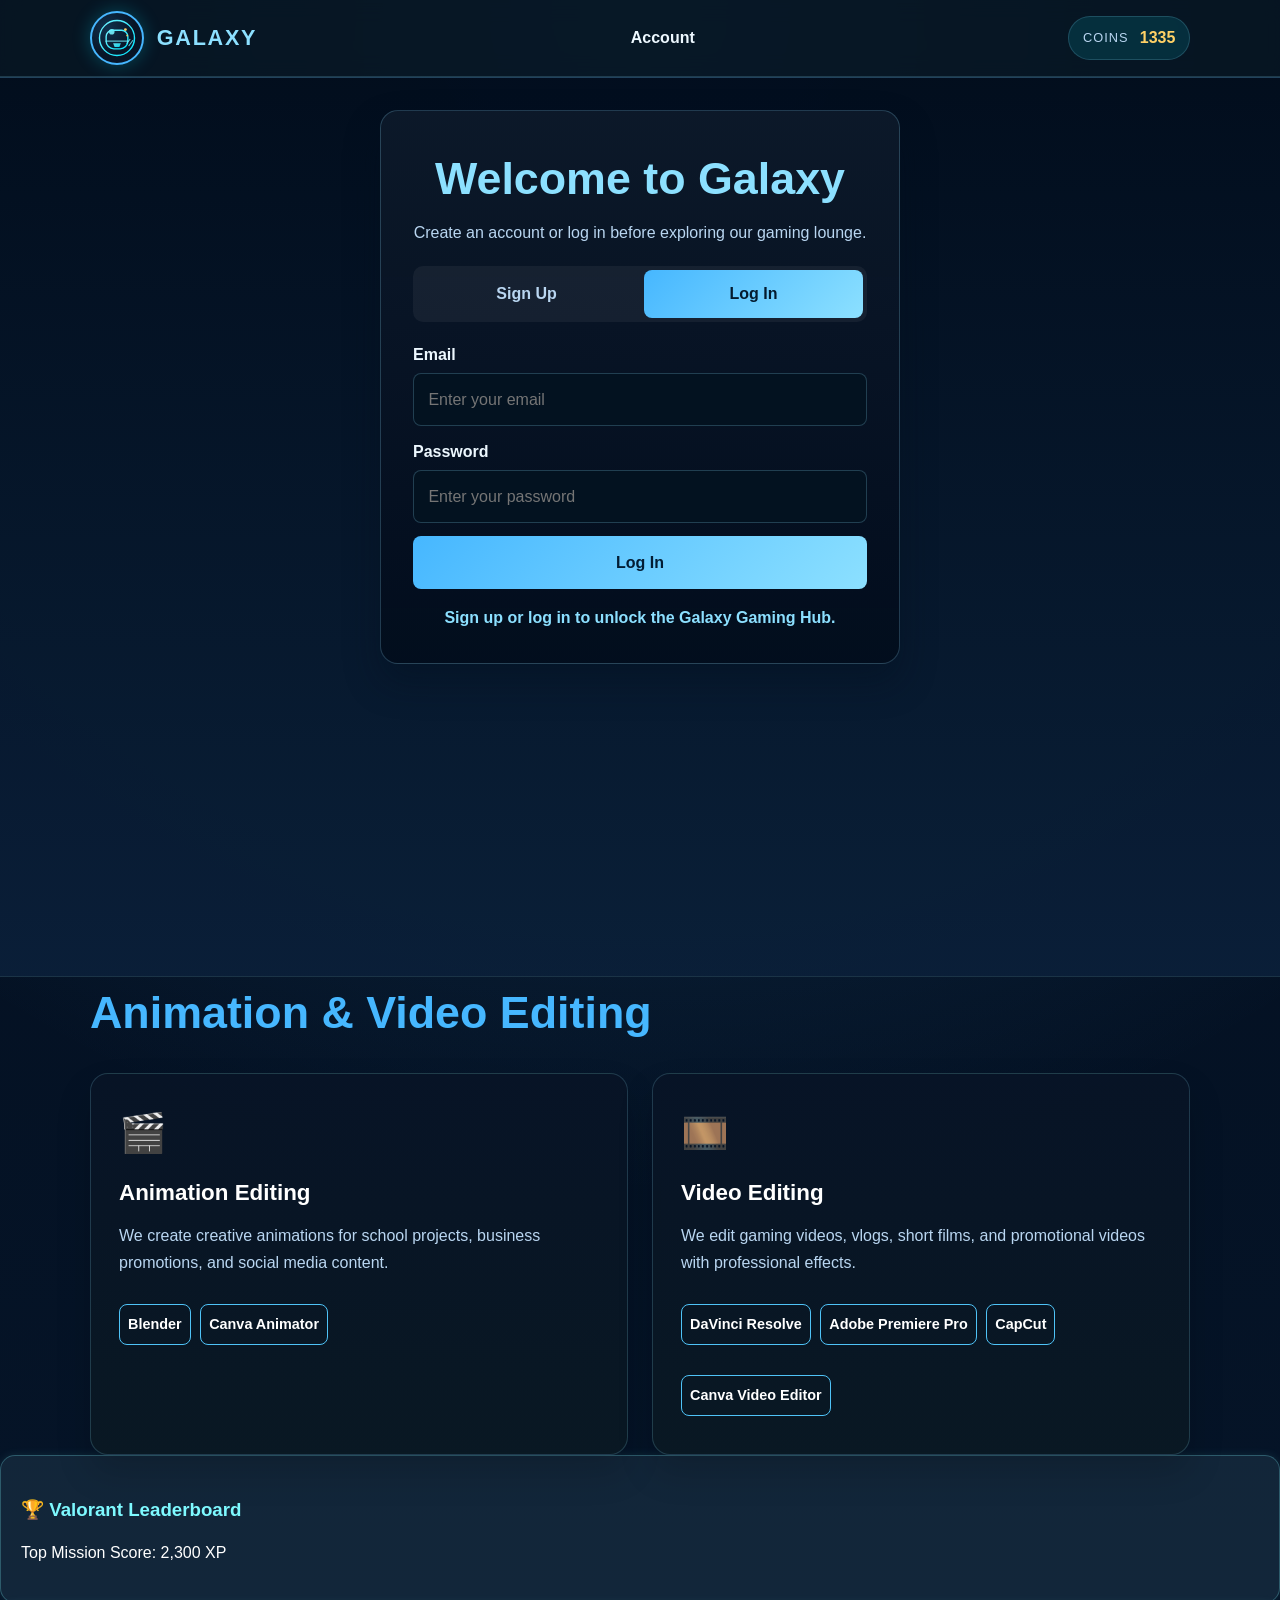
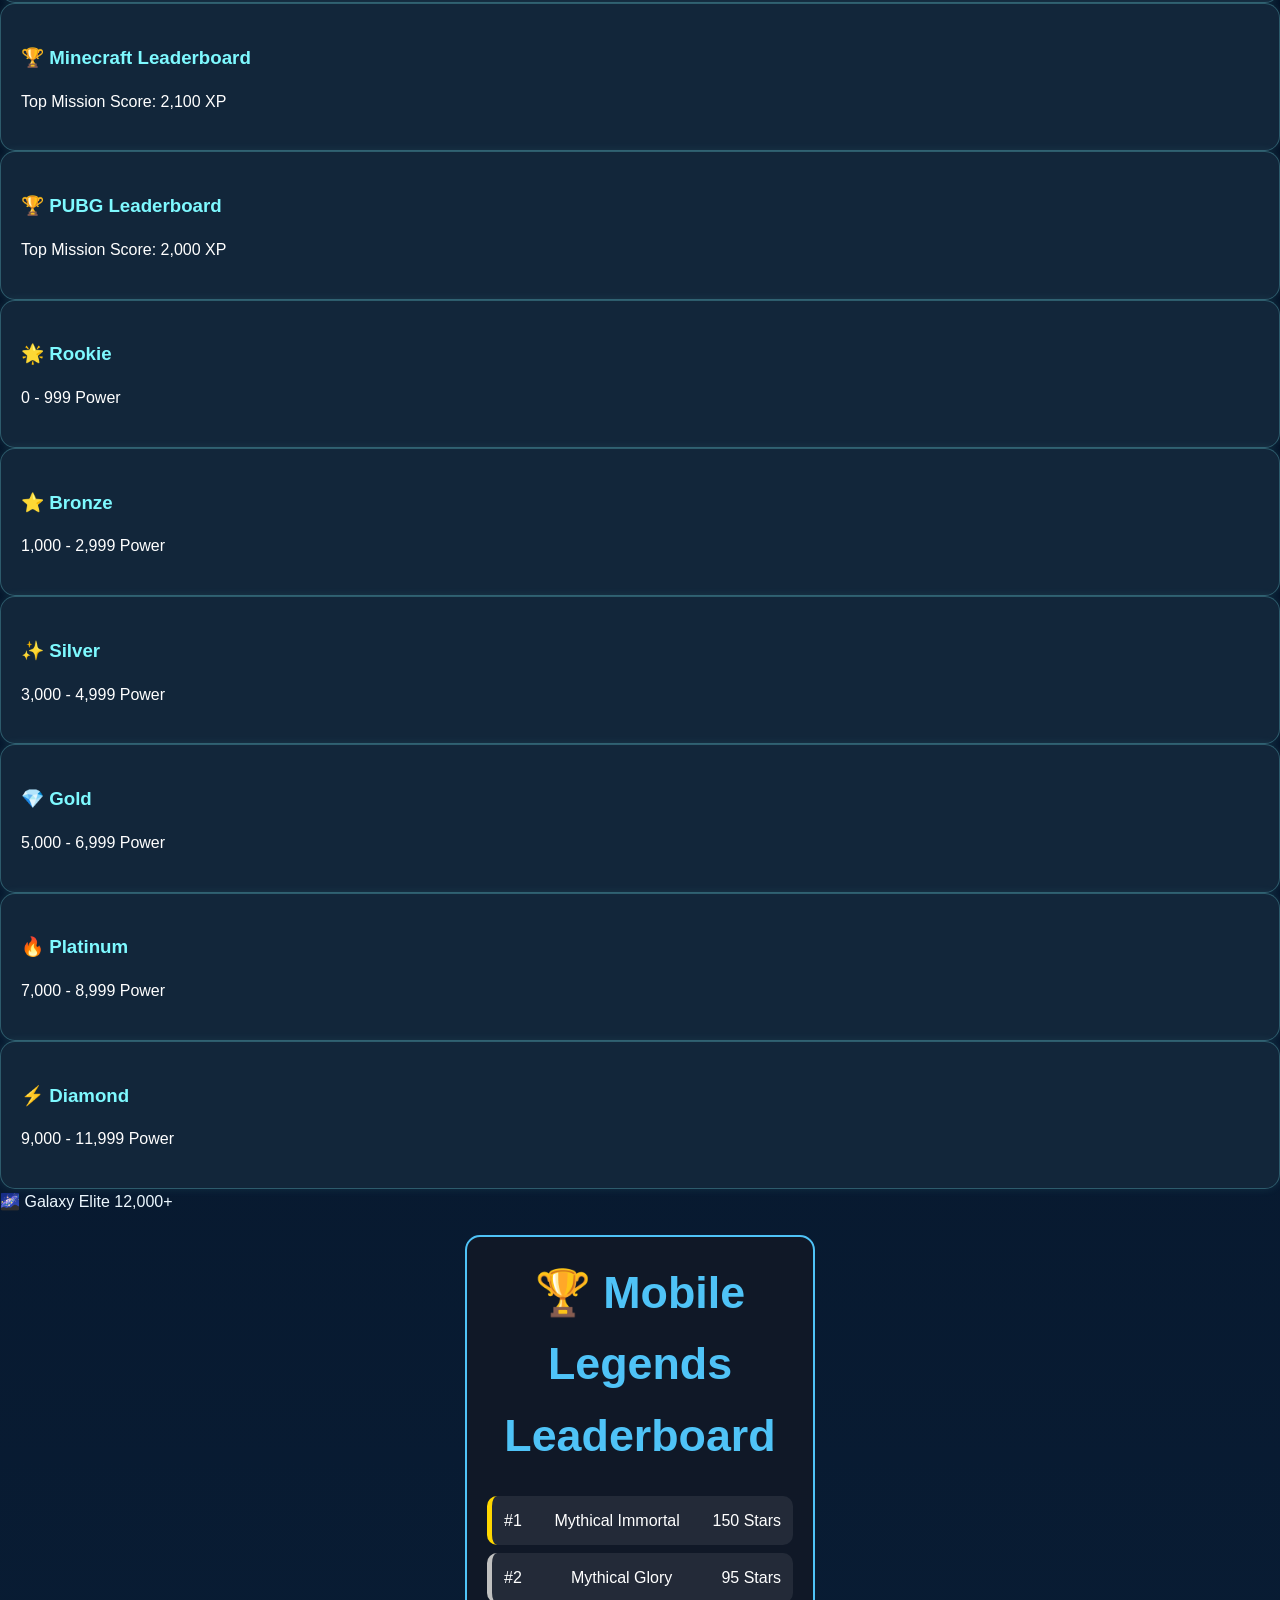
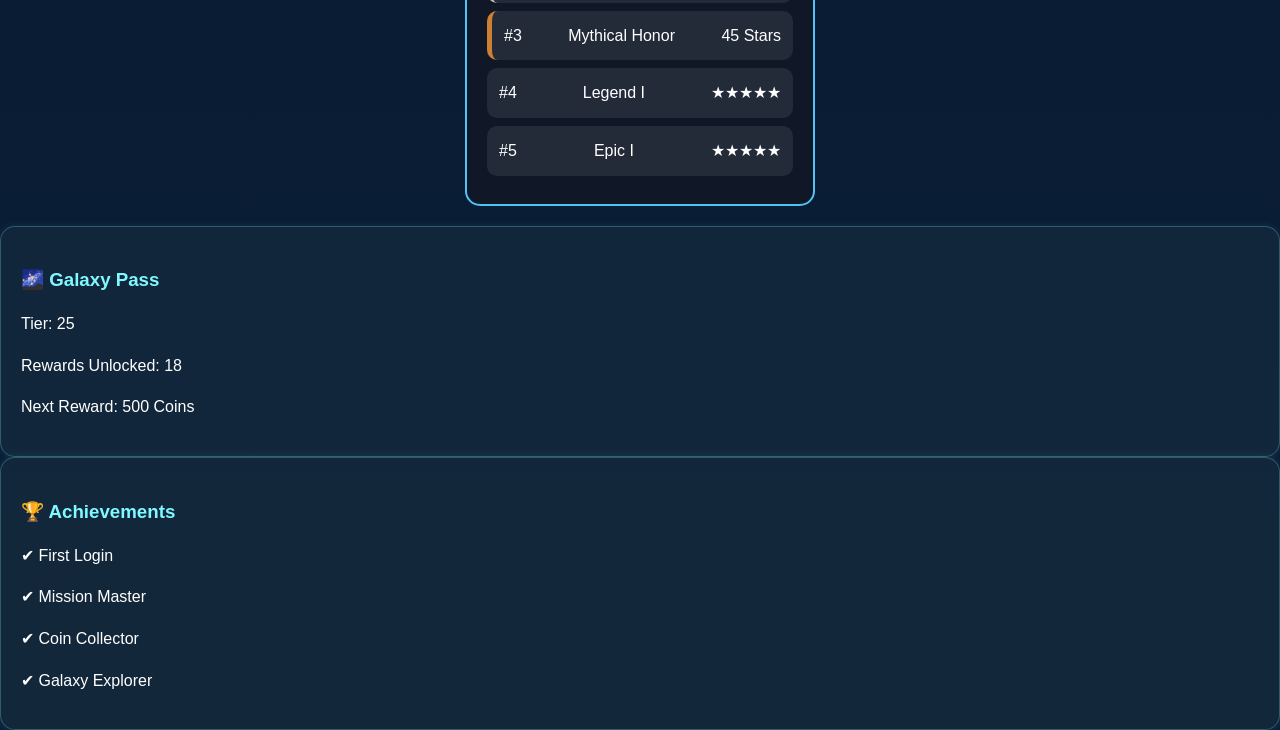
==== commit c25704df: "Add files via upload" ====
--- a/index.html
+++ b/index.html
@@ -282,23 +282,6 @@
             margin: 0;
             color: var(--text);
             font-size: 1.1rem;
-        }
-
-        .game-link {
-            display: inline-block;
-            margin-top: 0.9rem;
-            padding: 0.55rem 0.8rem;
-            border: 1px solid var(--primary);
-            border-radius: 8px;
-            color: var(--primary-2);
-            font-size: 0.9rem;
-            font-weight: 700;
-        }
-
-        .game-link:hover,
-        .game-link:focus-visible {
-            background: var(--primary);
-            color: #031015;
         }
 
         .creative-section {
@@ -847,7 +830,7 @@
             <nav class="nav-links" aria-label="Main navigation">
                 <a href="#about">About</a>
                 <a href="#services">Services</a>
-                <a href="#games">Games</a>
+                <a href="#games">Official Games</a>
                 <a href="#missions">Missions</a>
                 <a href="#avatar">Avatar</a>
                 <a href="#store">Store</a>
@@ -1434,73 +1417,46 @@
 
         <section id="games" class="section alt protected-section">
             <div class="container">
-                <h2>Games Available</h2>
+                <h2>Official Game Launchers</h2>
+                <p class="store-intro">Install an official launcher, then use Open Installed App to start the game.</p>
+                <button onclick="window.open('https://wutheringwaves.kurogames.com/')">
+    Open Wuthering Waves
+</button>
                 <div class="game-grid">
-                    <div class="game-card">
-                        <div class="icon">🎮</div>
-                        <h3>Fortnite</h3>
-                        <a class="game-link" href="https://www.fortnite.com/" data-game="Fortnite" target="_blank" rel="noopener noreferrer">Open Fortnite</a>
-                    </div>
-                    <div class="game-card">
-                        <div class="icon">🕹️</div>
-                        <h3>Valorant</h3>
-                        <a class="game-link" href="https://playvalorant.com/" data-game="Valorant" target="_blank" rel="noopener noreferrer">Open Valorant</a>
-                    </div>
-                    <div class="game-card">
-                        <div class="icon">🧱</div>
-                        <h3>Minecraft</h3>
-                        <a class="game-link" href="https://www.minecraft.net/" data-game="Minecraft" target="_blank" rel="noopener noreferrer">Open Minecraft</a>
-                    </div>
-                    <div class="game-card">
-                        <div class="icon">🏆</div>
-                        <h3>PUBG</h3>
-                        <a class="game-link" href="https://pubg.com/" data-game="PUBG" target="_blank" rel="noopener noreferrer">Open PUBG</a>
-                    </div>
-                    <div class="game-card">
-                        <div class="icon">⚽</div>
-                        <h3>FIFA</h3>
-                        <a class="game-link" href="https://www.ea.com/games/ea-sports-fc" data-game="FIFA" target="_blank" rel="noopener noreferrer">Open EA SPORTS FC</a>
-                    </div>
-                    <div class="game-card">
-                        <div class="icon">⚔️</div>
-                        <h3>Genshin Impact</h3>
-                        <a class="game-link" href="https://genshin.hoyoverse.com/" data-game="Genshin Impact" target="_blank" rel="noopener noreferrer">Open Genshin Impact</a>
-                    </div>
-                    <div class="game-card">
-                        <div class="icon">🌊</div>
-                        <h3>Wuthering Waves</h3>
-                        <a class="game-link" href="https://wutheringwaves.kurogames.com/" data-game="Wuthering Waves" target="_blank" rel="noopener noreferrer">Open Wuthering Waves</a>
-                    </div>
-                    <div class="game-card">
-                        <div class="icon">⚡</div>
-                        <h3>Honkai Impact 3rd</h3>
-                        <a class="game-link" href="https://honkaiimpact3.hoyoverse.com/" data-game="Honkai Impact 3rd" target="_blank" rel="noopener noreferrer">Open Honkai Impact</a>
-                    </div>
-                    <div class="game-card">
-                        <div class="icon">🚂</div>
-                        <h3>Honkai: Star Rail</h3>
-                        <a class="game-link" href="https://hsr.hoyoverse.com/" data-game="Honkai: Star Rail" target="_blank" rel="noopener noreferrer">Open Star Rail</a>
-                    </div>
-                    <div class="game-card">
-                        <div class="icon">🔨</div>
-                        <h3>Zenless Zone Zero</h3>
-                        <a class="game-link" href="https://zenless.hoyoverse.com/" data-game="Zenless Zone Zero" target="_blank" rel="noopener noreferrer">Open Zenless Zone Zero</a>
-                    </div>
-                    <div class="game-card">
-                        <div class="icon">🎮</div>
-                        <h3>PlayStation Games</h3>
-                        <a class="game-link" href="https://store.playstation.com/en-us/pages/latest" data-game="PlayStation Games" target="_blank" rel="noopener noreferrer">Explore PlayStation</a>
-                    </div>
-                    <div class="game-card">
-                        <div class="icon">🕹️</div>
-                        <h3>Nintendo Games</h3>
-                        <a class="game-link" href="https://www.nintendo.com/store/games/" data-game="Nintendo Games" target="_blank" rel="noopener noreferrer">Browse Nintendo</a>
-                    </div>
-                </div>
-            </div>
+                    <article class="game-card"><div class="icon">🎮</div><h3>Fortnite</h3><a class="app-link" href="https://store.epicgames.com/en-US/download" target="_blank" rel="noopener noreferrer">Get Epic Games Launcher</a><a class="app-link game-launch-link" href="com.epicgames.launcher://apps/Fortnite?action=launch" data-game="Fortnite">Open Installed App</a></article>
+                    <article class="game-card"><div class="icon">🕹️</div><h3>VALORANT</h3><a class="app-link" href="https://playvalorant.com/en-us/download/" target="_blank" rel="noopener noreferrer">Get Riot Client</a><a class="app-link game-launch-link" href="riotclient://launch-product/valorant" data-game="VALORANT">Open Installed App</a></article>
+                    <article class="game-card"><div class="icon">🧱</div><h3>Minecraft</h3><a class="app-link" href="https://www.minecraft.net/en-us/download" target="_blank" rel="noopener noreferrer">Get Minecraft Launcher</a><a class="app-link game-launch-link" href="minecraft://" data-game="Minecraft">Open Installed App</a></article>
+                    <article class="game-card"><div class="icon">🏆</div><h3>PUBG</h3><a class="app-link" href="https://store.steampowered.com/about/" target="_blank" rel="noopener noreferrer">Get Steam</a><a class="app-link game-launch-link" href="steam://run/578080" data-game="PUBG">Open Installed App</a></article>
+                    <article class="game-card"><div class="icon">⚽</div><h3>EA SPORTS FC</h3><a class="app-link" href="https://www.ea.com/ea-app" target="_blank" rel="noopener noreferrer">Get EA app</a><a class="app-link game-launch-link" href="eaapp://" data-game="EA SPORTS FC">Open Installed App</a></article>
+                    <article class="game-card"><div class="icon">⚔️</div><h3>Genshin Impact</h3><a class="app-link" href="https://hoyoplay.hoyoverse.com/" target="_blank" rel="noopener noreferrer">Get HoYoPlay</a><a class="app-link game-launch-link" href="hoyoplay://launch?game_id=genshin" data-game="Genshin Impact">Open Installed App</a></article>
+                    <article class="game-card"><div class="icon">🌊</div><h3>Wuthering Waves</h3><a class="app-link" href="https://wutheringwaves.kurogames.com/" target="_blank" rel="noopener noreferrer">Get Wuthering Waves</a><a class="app-link game-launch-link" href="wutheringwaves://" data-game="Wuthering Waves">Open Installed App</a></article>
+                    <article class="game-card"><div class="icon">⚡</div><h3>Honkai Impact 3rd</h3><a class="app-link" href="https://hoyoplay.hoyoverse.com/" target="_blank" rel="noopener noreferrer">Get HoYoPlay</a><a class="app-link game-launch-link" href="hoyoplay://launch?game_id=bh3" data-game="Honkai Impact 3rd">Open Installed App</a></article>
+                    <article class="game-card"><div class="icon">🚂</div><h3>Honkai: Star Rail</h3><a class="app-link" href="https://hoyoplay.hoyoverse.com/" target="_blank" rel="noopener noreferrer">Get HoYoPlay</a><a class="app-link game-launch-link" href="hoyoplay://launch?game_id=hkrpg" data-game="Honkai: Star Rail">Open Installed App</a></article>
+                    <article class="game-card"><div class="icon">🔨</div><h3>Zenless Zone Zero</h3><a class="app-link" href="https://hoyoplay.hoyoverse.com/" target="_blank" rel="noopener noreferrer">Get HoYoPlay</a><a class="app-link game-launch-link" href="hoyoplay://launch?game_id=nap" data-game="Zenless Zone Zero">Open Installed App</a></article>               
+                 </div>
+                 <div class="game-card">
+    <h3>Roblox</h3>
+    <a class="app-link" href="https://www.roblox.com/download" target="_blank">
+        Get Roblox
+    </a>
+    <button onclick="alert('Open Roblox from your desktop or Start Menu.')">
+        Open Installed App
+    </button>
+</div>
+
+<div class="game-card">
+    <h3>Mobile Legends</h3>
+    <a class="app-link" href="https://mobilelegends.com/" target="_blank">
+        Get Mobile Legends
+    </a>
+    <button onclick="alert('Mobile Legends is usually played on mobile. Open it from your device or emulator.')">
+        Open Installed App
+    </button>
+</div>
+
+                <p class="store-status" id="launcher-status" role="status" aria-live="polite">Install a launcher first, then choose Open Installed App.</p>
+           </div>
         </section>
-
-        <section id="editing" class="creative-section service-section protected-section">
             <div class="container">
                 <h2>Animation &amp; Video Editing</h2>
                 <div class="creative-grid">
@@ -1527,10 +1483,9 @@
                     </article>
                 </div>
             </div>
-        </section>
-
-        <section id="events" class="section alt protected-section">
-            <div class="container">
+ <section id="games" class="section alt protected-section">
+    <div class="container"></div>
+       
                 <h2>Gaming Events</h2>
                 <div class="info-box">
                     <p>Valorant Tournament - Every Saturday</p>
@@ -1538,6 +1493,117 @@
                 </div>
             </div>
         </section>
+    <div class="leaderboard-box">
+    <h3>🏆 Valorant Leaderboard</h3>
+    <p>Top Mission Score: 2,300 XP</p>
+</div>
+
+<div class="leaderboard-box">
+    <h3>🏆 Minecraft Leaderboard</h3>
+    <p>Top Mission Score: 2,100 XP</p>
+</div>
+
+<div class="leaderboard-box">
+    <h3>🏆 PUBG Leaderboard</h3>
+    <p>Top Mission Score: 2,000 XP</p>
+</div>
+</section>
+<div class="leaderboard-container">
+
+    <!-- All leaderboard boxes here -->
+
+</div>
+  <section>
+    <div class="leaderboard-box">
+    <h3>🏆 Fortnite Leaderboard</h3>
+
+    <p>⭐ Rank: Galaxy Elite</p>
+    <p>⚡ Power: 8,500</p>
+    <p>🎯 Points: 12,000</p>
+    <p>🪙 Coins: 5,500</p>
+    <p>🔥 Missions Completed: 120</p>
+    <p>🎁 Rewards Claimed: 35</p>
+</div>
+   
+</section>
+<div class="leaderboard-box">
+    <h3>🌟 Rookie</h3>
+    <p>0 - 999 Power</p>
+</div>
+<div class="leaderboard-box">
+    <h3>⭐ Bronze</h3>
+    <p>1,000 - 2,999 Power</p>
+</div>
+<div class="leaderboard-box">
+    <h3>✨ Silver</h3>
+    <p>3,000 - 4,999 Power</p>
+</div>
+<div class="leaderboard-box">
+    <h3>💎 Gold</h3>
+    <p>5,000 - 6,999 Power</p>
+</div>
+<div class="leaderboard-box">
+    <h3>🔥 Platinum</h3>
+    <p>7,000 - 8,999 Power</p>
+</div>
+<div class="leaderboard-box">
+    <h3>⚡ Diamond</h3>
+    <p>9,000 - 11,999 Power</p>
+</div>
+🌌 Galaxy Elite  12,000+
+
+<div class="leaderboard-card">
+    <h2>🏆 Mobile Legends Leaderboard</h2>
+
+    <div class="player-rank first">
+        <span>#1</span>
+        <span>Mythical Immortal</span>
+        <span>150 Stars</span>
+    </div>
+
+    <div class="player-rank second">
+        <span>#2</span>
+        <span>Mythical Glory</span>
+        <span>95 Stars</span>
+    </div>
+
+    <div class="player-rank third">
+        <span>#3</span>
+        <span>Mythical Honor</span>
+        <span>45 Stars</span>
+    </div>
+
+    <div class="player-rank">
+        <span>#4</span>
+        <span>Legend I</span>
+        <span>★★★★★</span>
+    </div>
+
+    <div class="player-rank">
+        <span>#5</span>
+        <span>Epic I</span>
+        <span>★★★★★</span>
+    </div>
+</div>
+
+<div class="leaderboard-box">
+    <h3>🌌 Galaxy Pass</h3>
+    <p>Tier: 25</p>
+    <p>Rewards Unlocked: 18</p>
+    <p>Next Reward: 500 Coins</p>
+</div>
+ 
+<div class="leaderboard-box">
+    <h3>🏆 Achievements</h3>
+    <p>✔ First Login</p>
+    <p>✔ Mission Master</p>
+    <p>✔ Coin Collector</p>
+    <p>✔ Galaxy Explorer</p>
+</div>
+
+
+
+  </section>
 
         <section class="section protected-section">
             <div class="container">
--- a/styles.css
+++ b/styles.css
@@ -309,3 +309,121 @@
     .nav-links { justify-content: center; padding-top: 0.6rem; }
     .avatar-studio { grid-template-columns: 1fr; }
 }
+leaderboard-container{
+    display:grid;
+    grid-template-columns:repeat(auto-fit,minmax(250px,1fr));
+    gap:20px;
+    margin-top:20px;
+}
+
+.leaderboard-box{
+    background:rgba(20,40,60,0.9);
+    border:1px solid rgba(126,249,255,0.25);
+    border-radius:15px;
+    padding:20px;
+    min-height:120px;
+    transition:0.3s;
+    box-shadow:0 0 10px rgba(126,249,255,0.1);
+}
+
+.leaderboard-box:hover{
+    transform:translateY(-5px);
+    box-shadow:0 0 20px rgba(126,249,255,0.3);
+}
+
+.leaderboard-box h3{
+    color:#7ef9ff;
+    margin-bottom:10px;
+}
+
+.leaderboard-box p{
+    color:white;
+}
+.galaxy-profile{
+    background:rgba(20,40,60,.9);
+    border:1px solid #7ef9ff;
+    border-radius:15px;
+    padding:20px;
+    margin-bottom:20px;
+    color:white;
+    box-shadow:0 0 15px rgba(126,249,255,.2);
+}
+.game-card{
+    background: rgba(255,255,255,0.08);
+    border: 2px solid #4fc3f7;
+    border-radius: 15px;
+    padding: 15px;
+    margin: 10px;
+    width: 250px;
+    text-align: center;
+    color: white;
+    transition: 0.3s;
+}
+
+.game-card:hover{
+    transform: translateY(-5px);
+    box-shadow: 0 0 20px #4fc3f7;
+}
+
+.game-card h3{
+    color: #4fc3f7;
+}
+
+.game-card button{
+    background: #4fc3f7;
+    color: black;
+    border: none;
+    padding: 10px 15px;
+    border-radius: 8px;
+    cursor: pointer;
+    margin-top: 10px;
+}
+
+.game-card button:hover{
+    background: #29b6f6;
+}
+
+.app-link{
+    display:block;
+    margin:10px 0;
+    color:#fff;
+    text-decoration:none;
+    border:1px solid #4fc3f7;
+    padding:8px;
+    border-radius:8px;
+}
+.leaderboard-card{
+    background:#101827;
+    border:2px solid #4fc3f7;
+    border-radius:15px;
+    padding:20px;
+    color:white;
+    width:350px;
+    margin:20px auto;
+}
+
+.leaderboard-card h2{
+    text-align:center;
+    color:#4fc3f7;
+}
+
+.player-rank{
+    display:flex;
+    justify-content:space-between;
+    padding:12px;
+    margin:8px 0;
+    background:rgba(255,255,255,0.08);
+    border-radius:10px;
+}
+
+.first{
+    border-left:5px solid gold;
+}
+
+.second{
+    border-left:5px solid silver;
+}
+
+.third{
+    border-left:5px solid #cd7f32;
+}
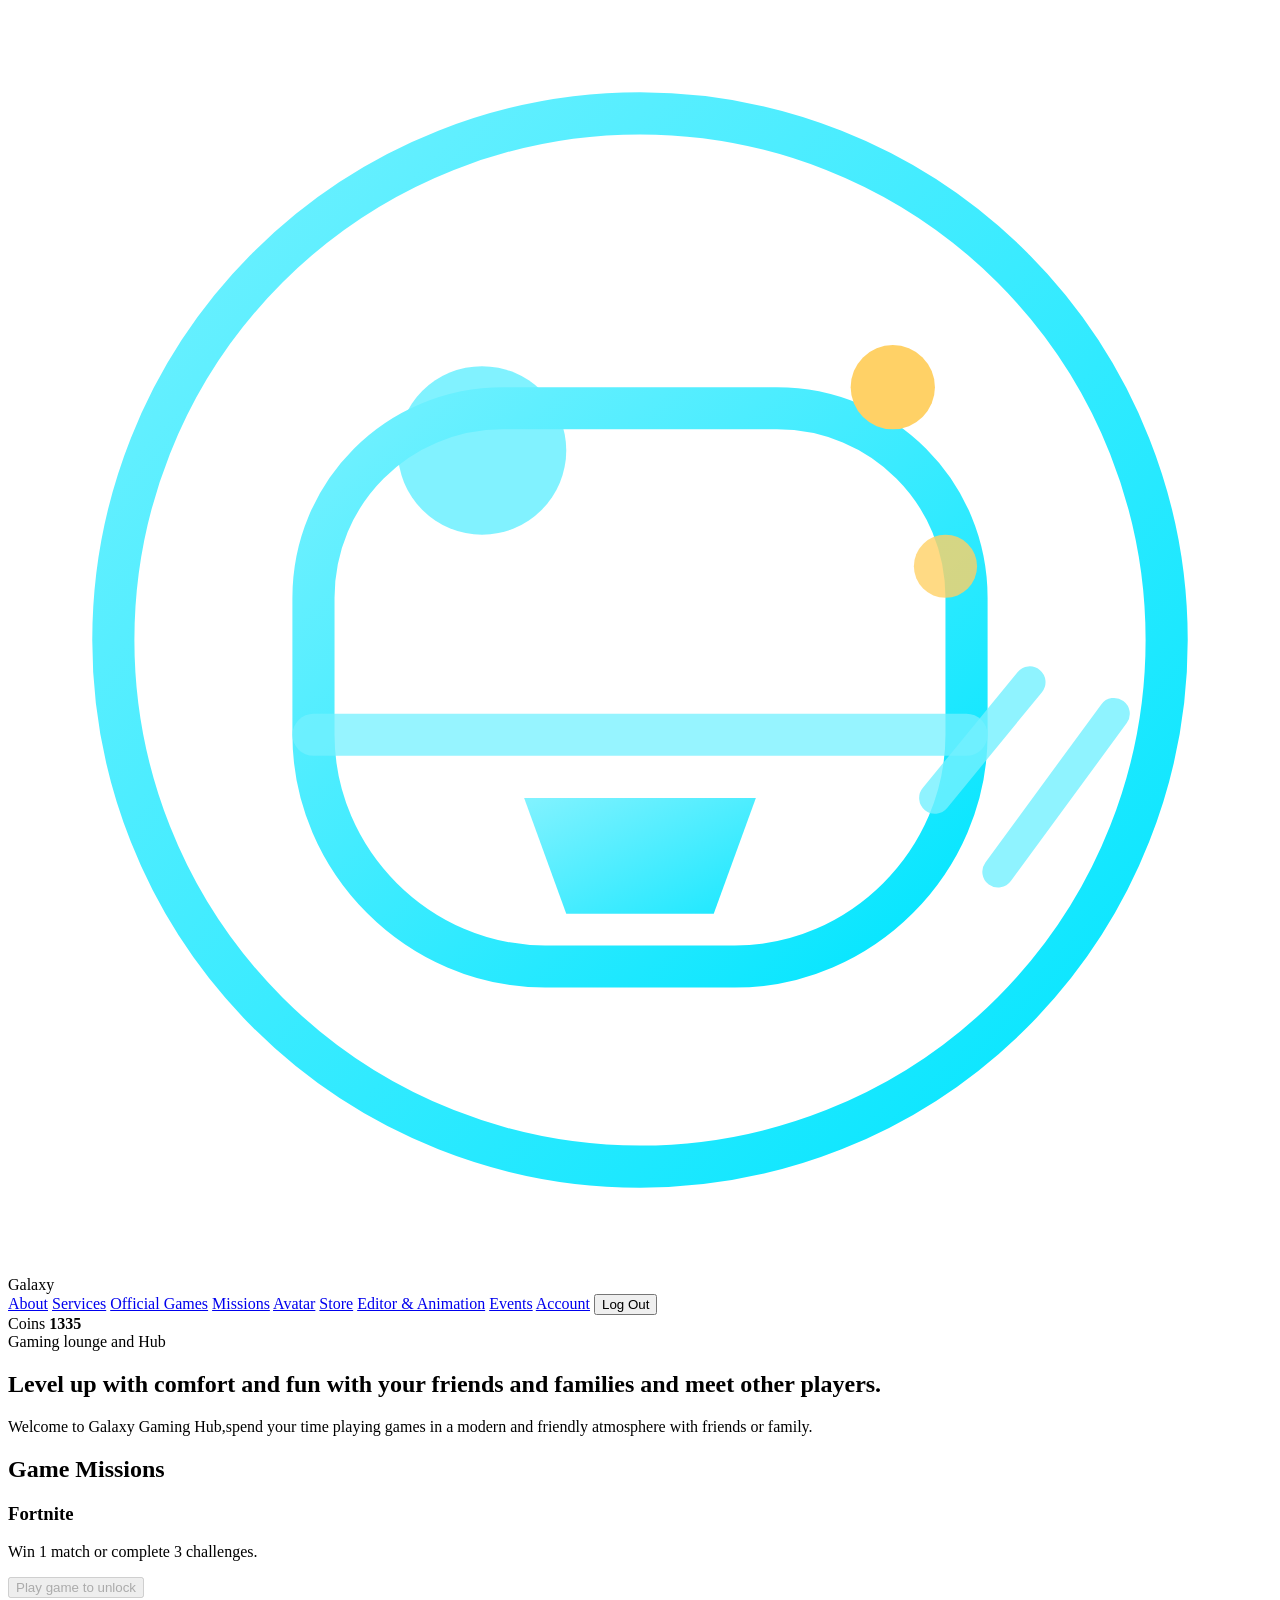
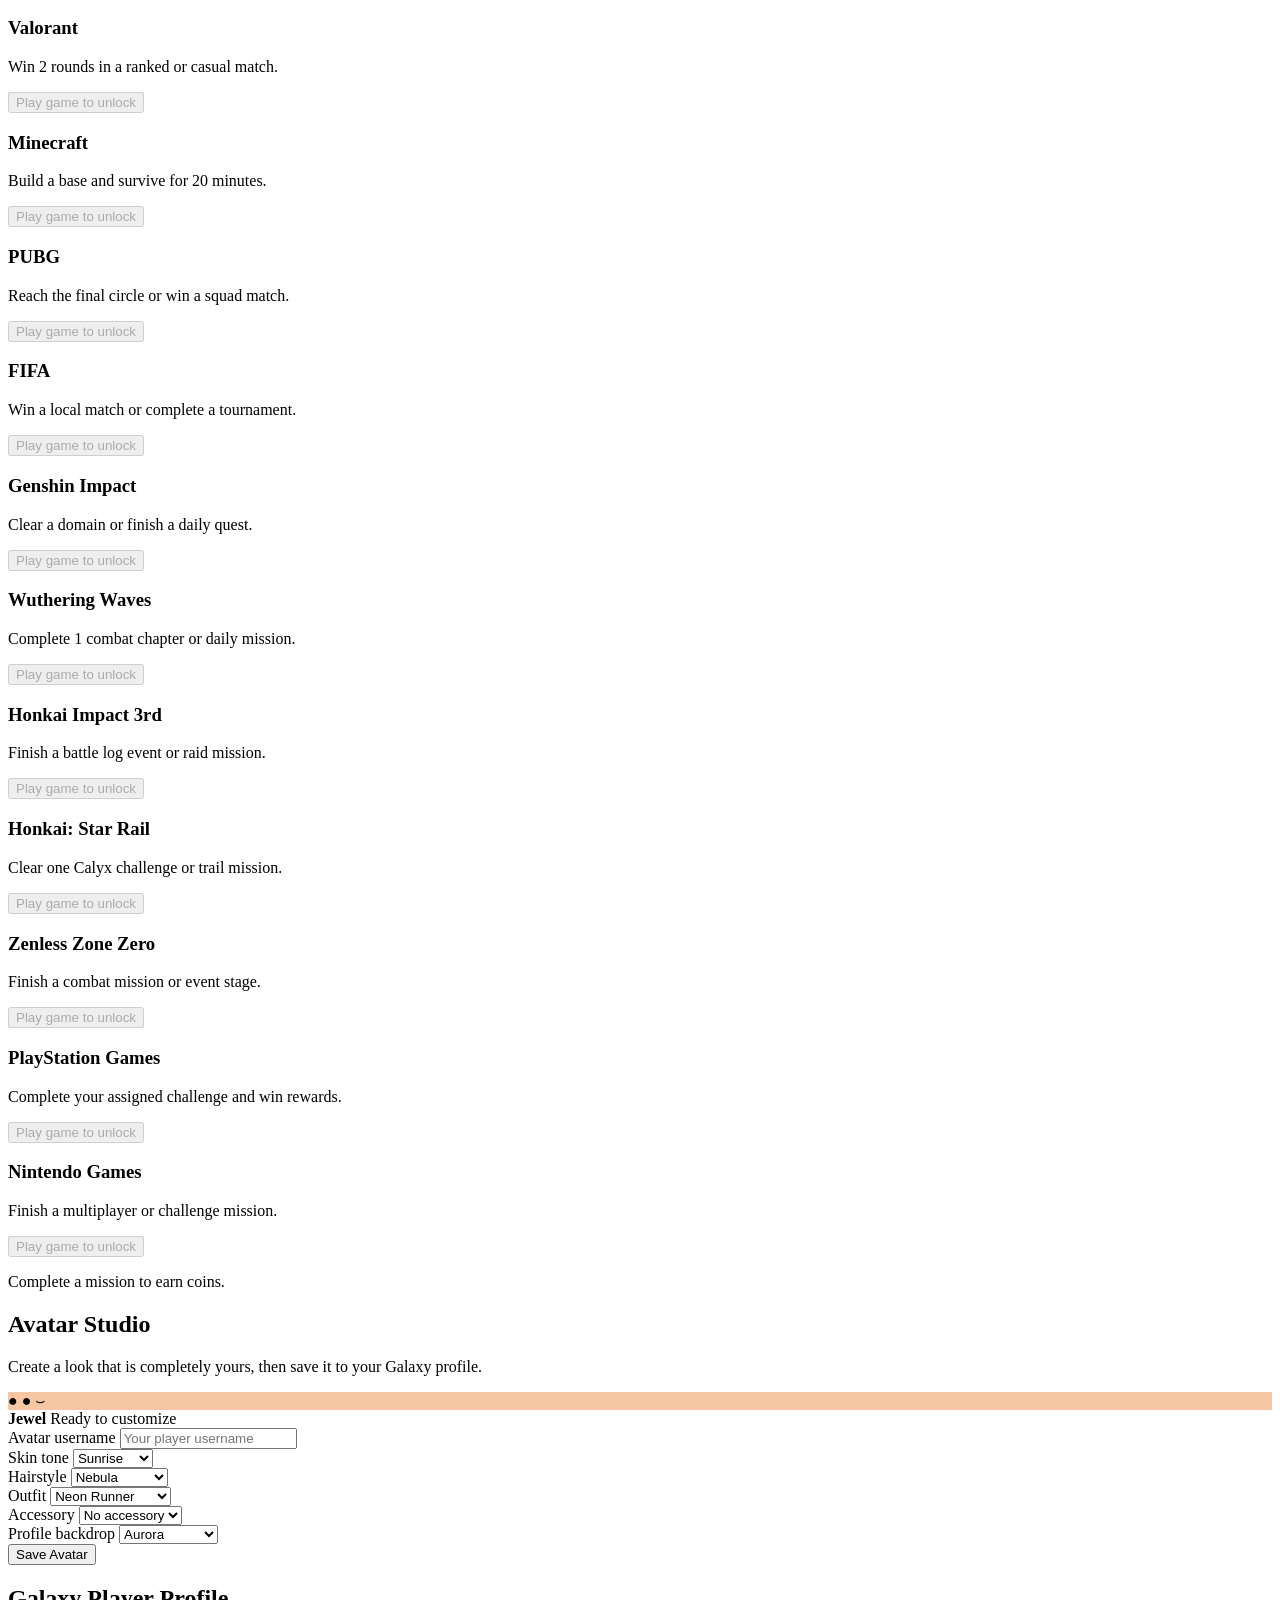
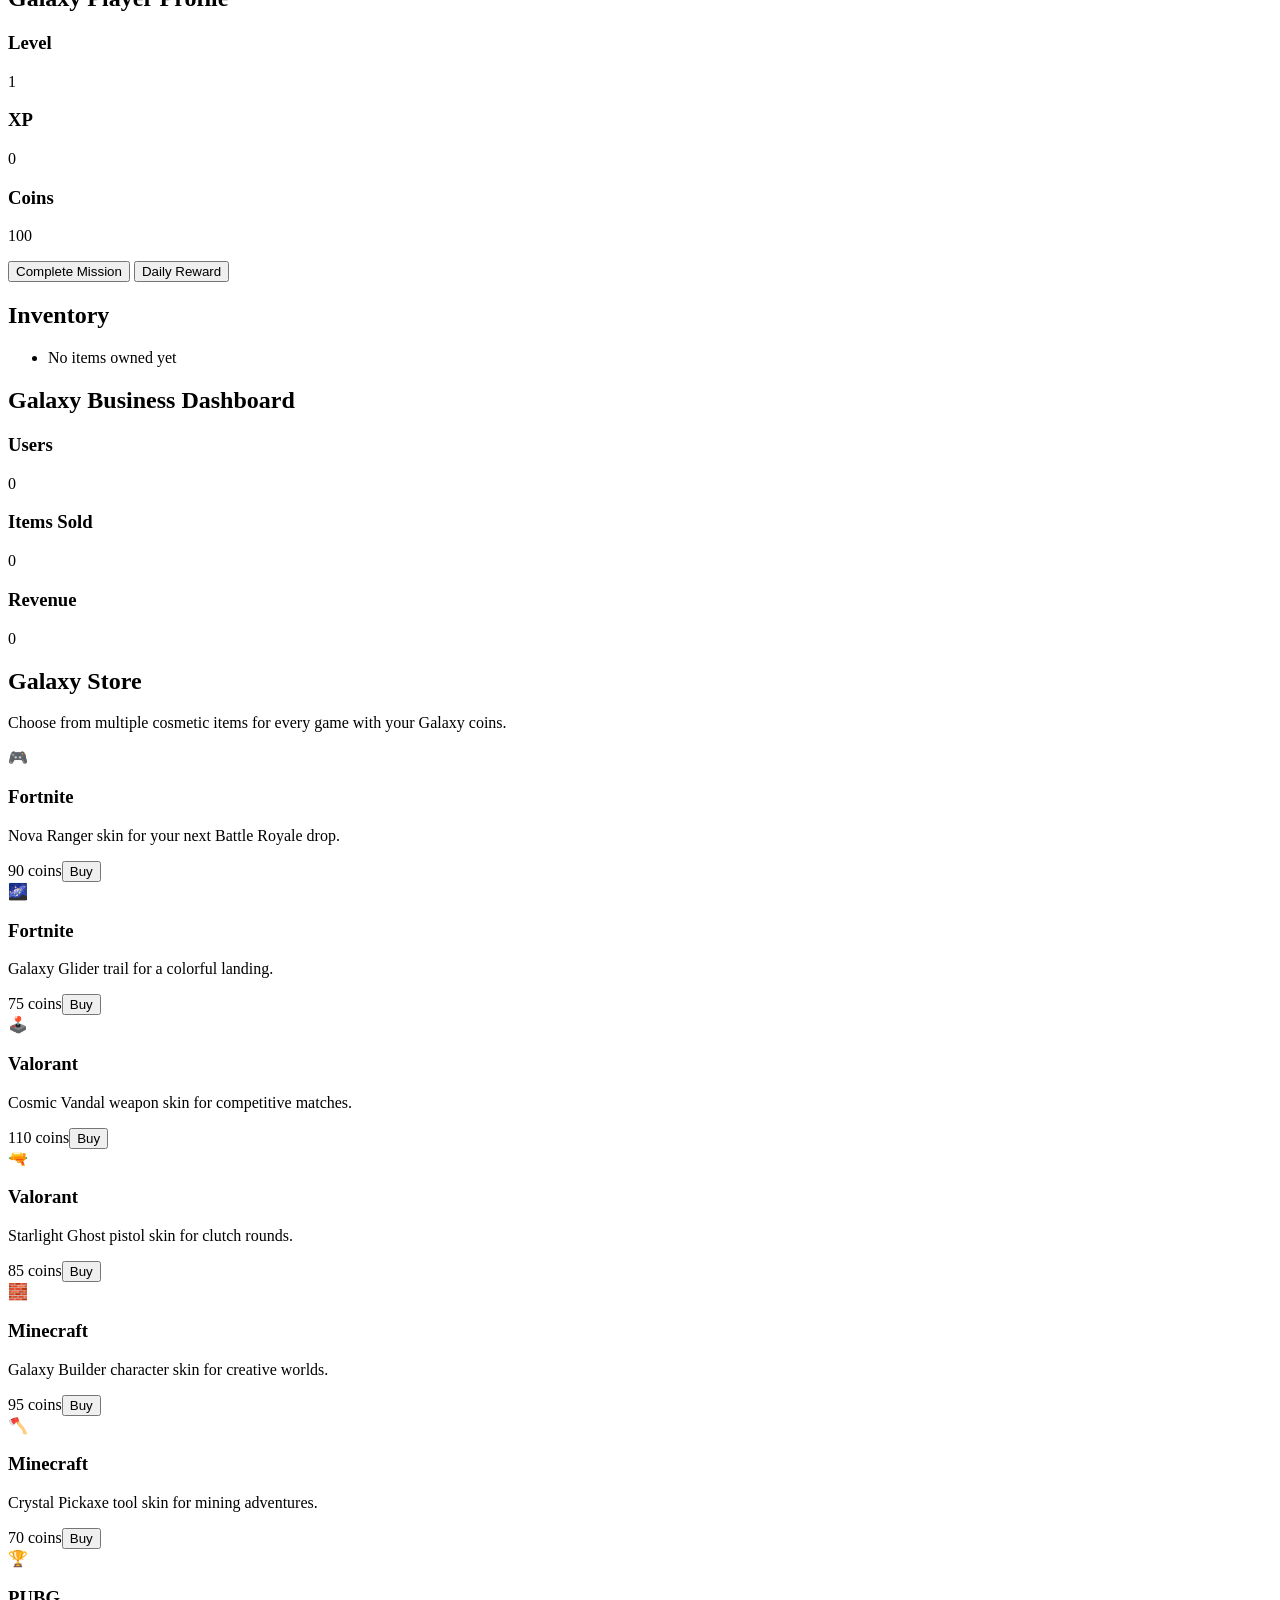
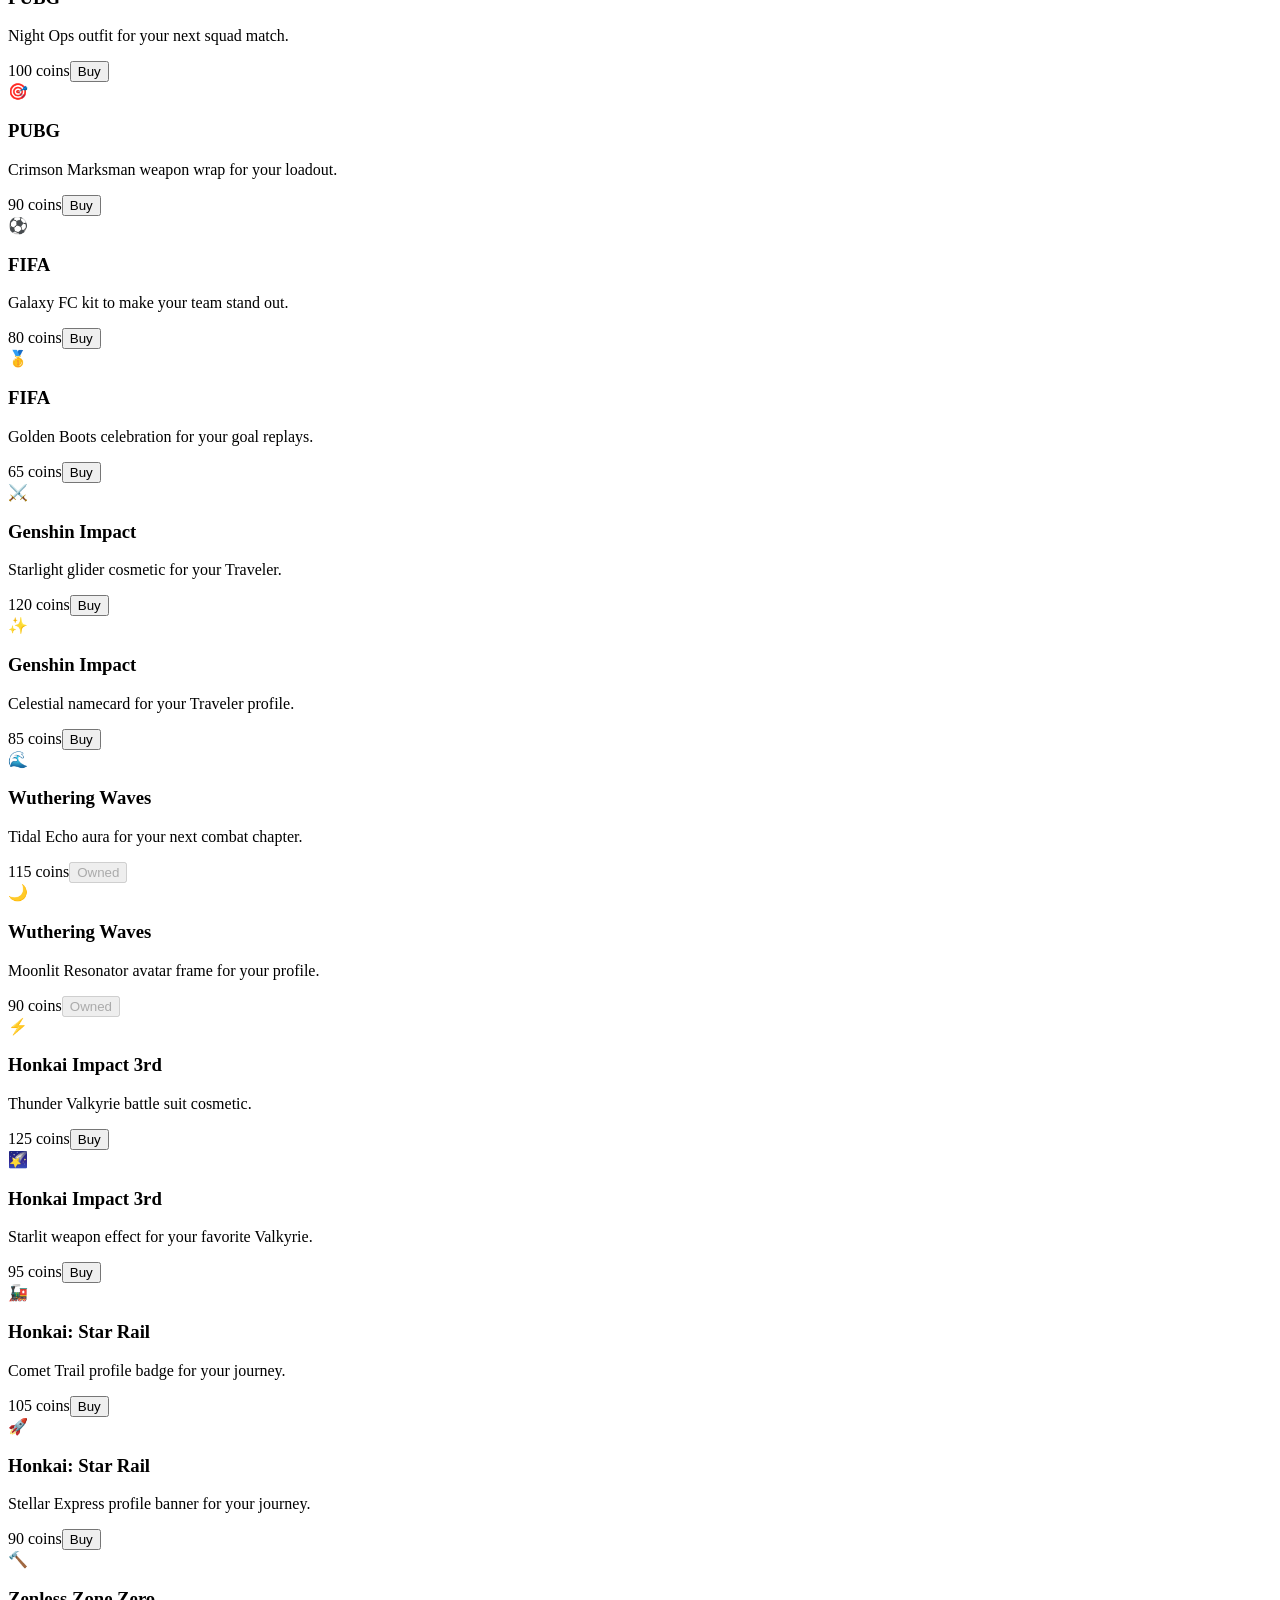
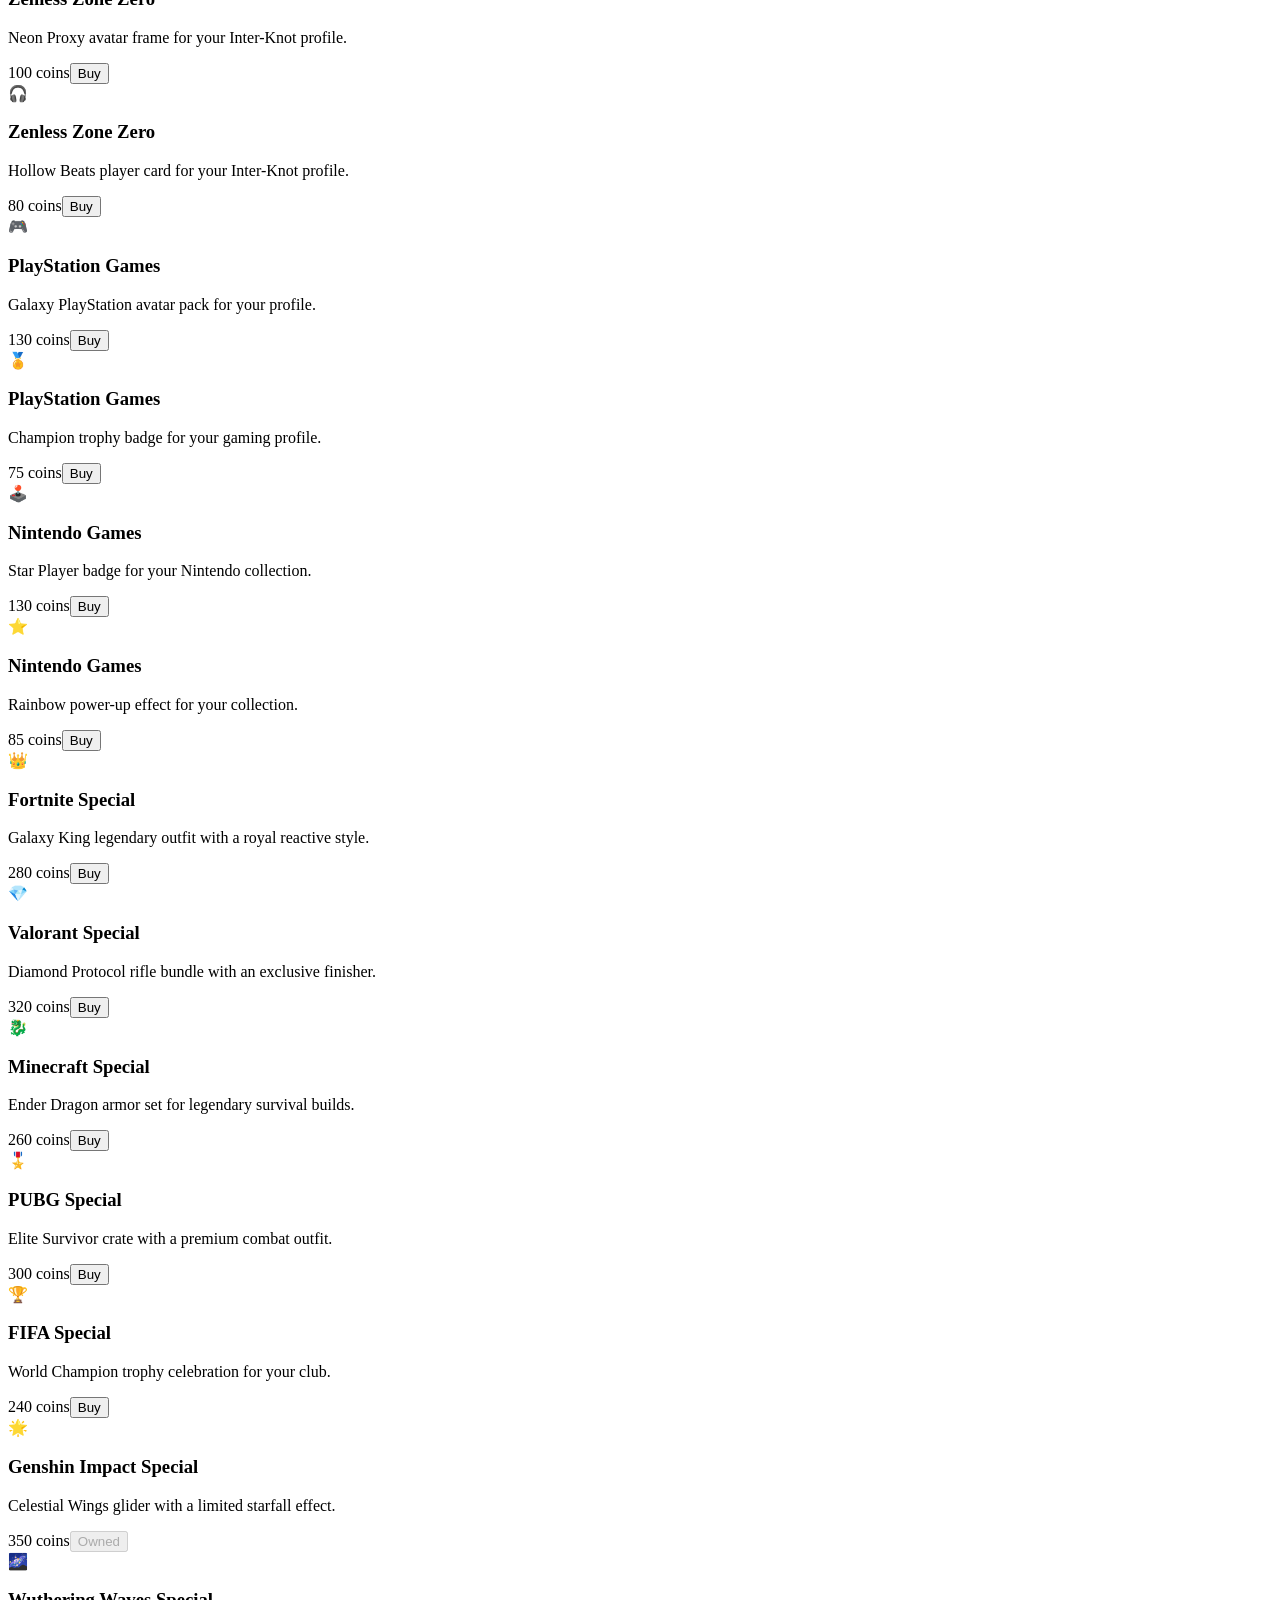
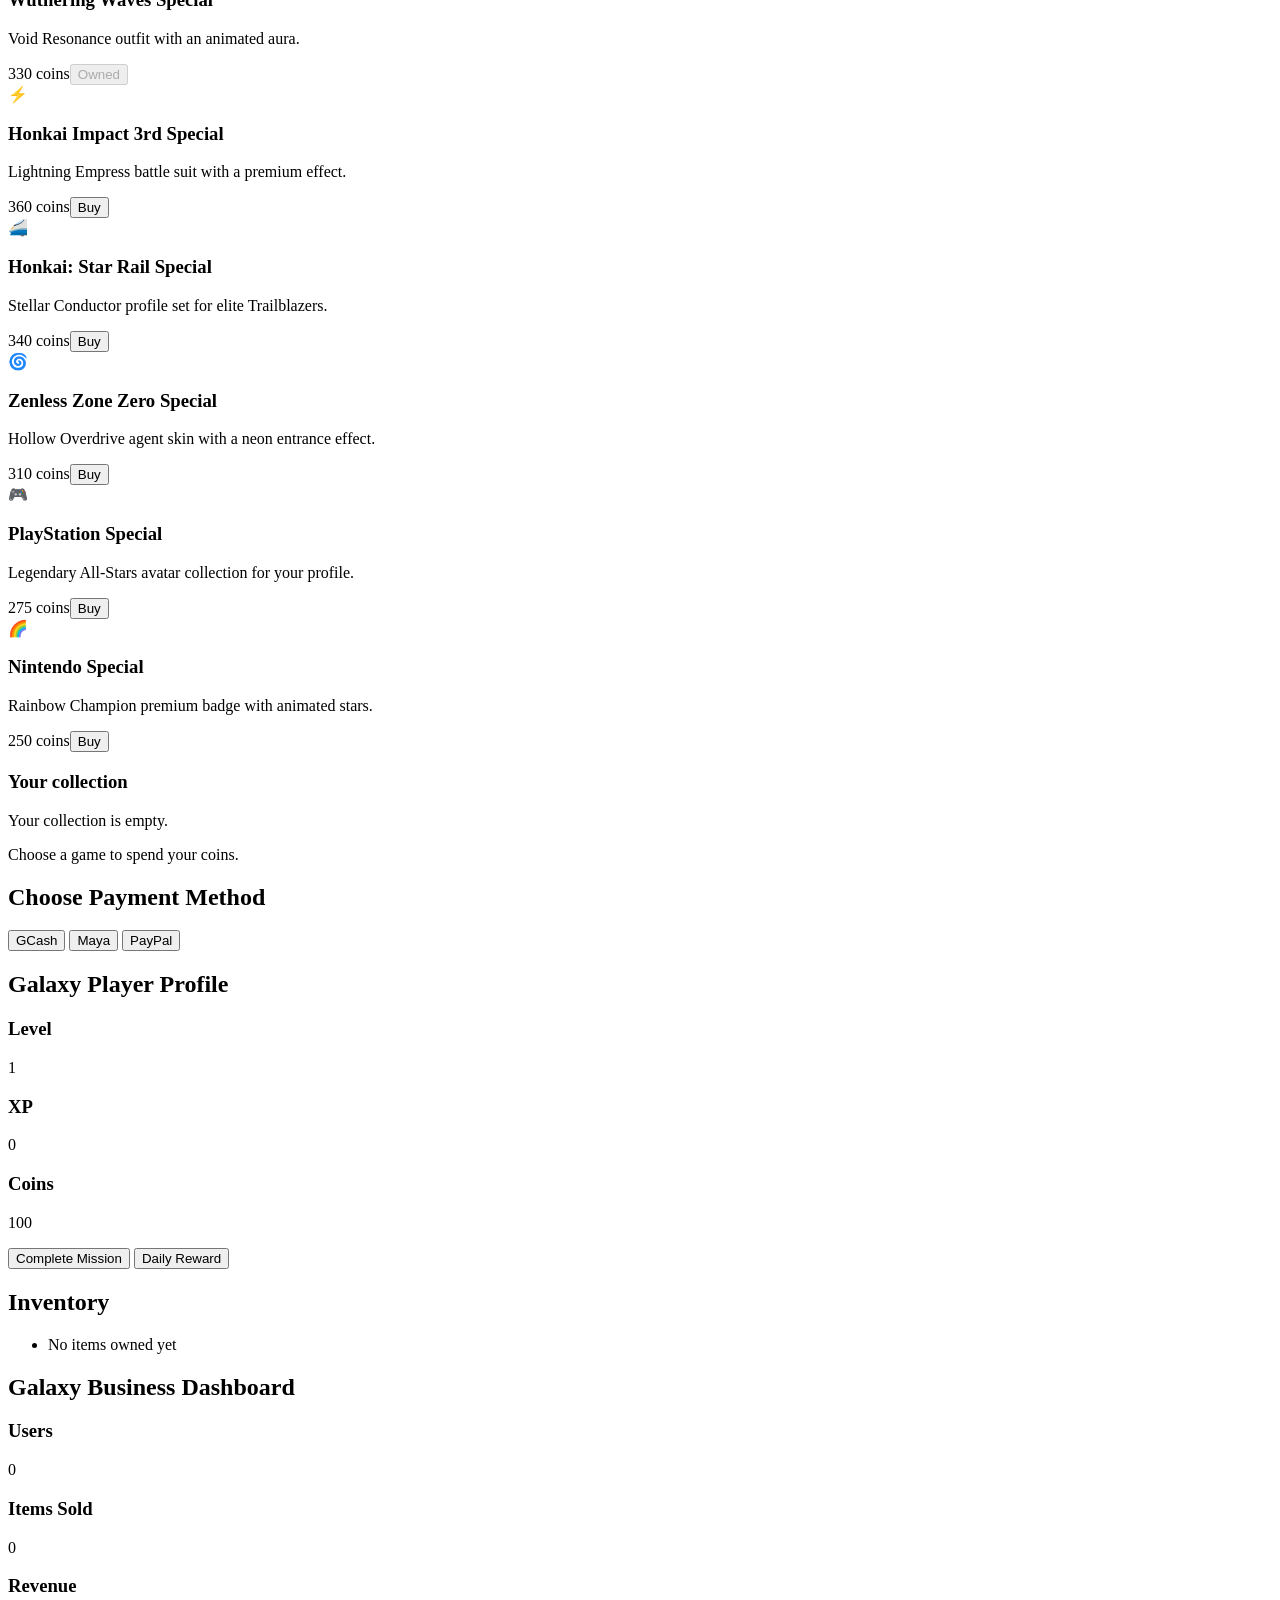
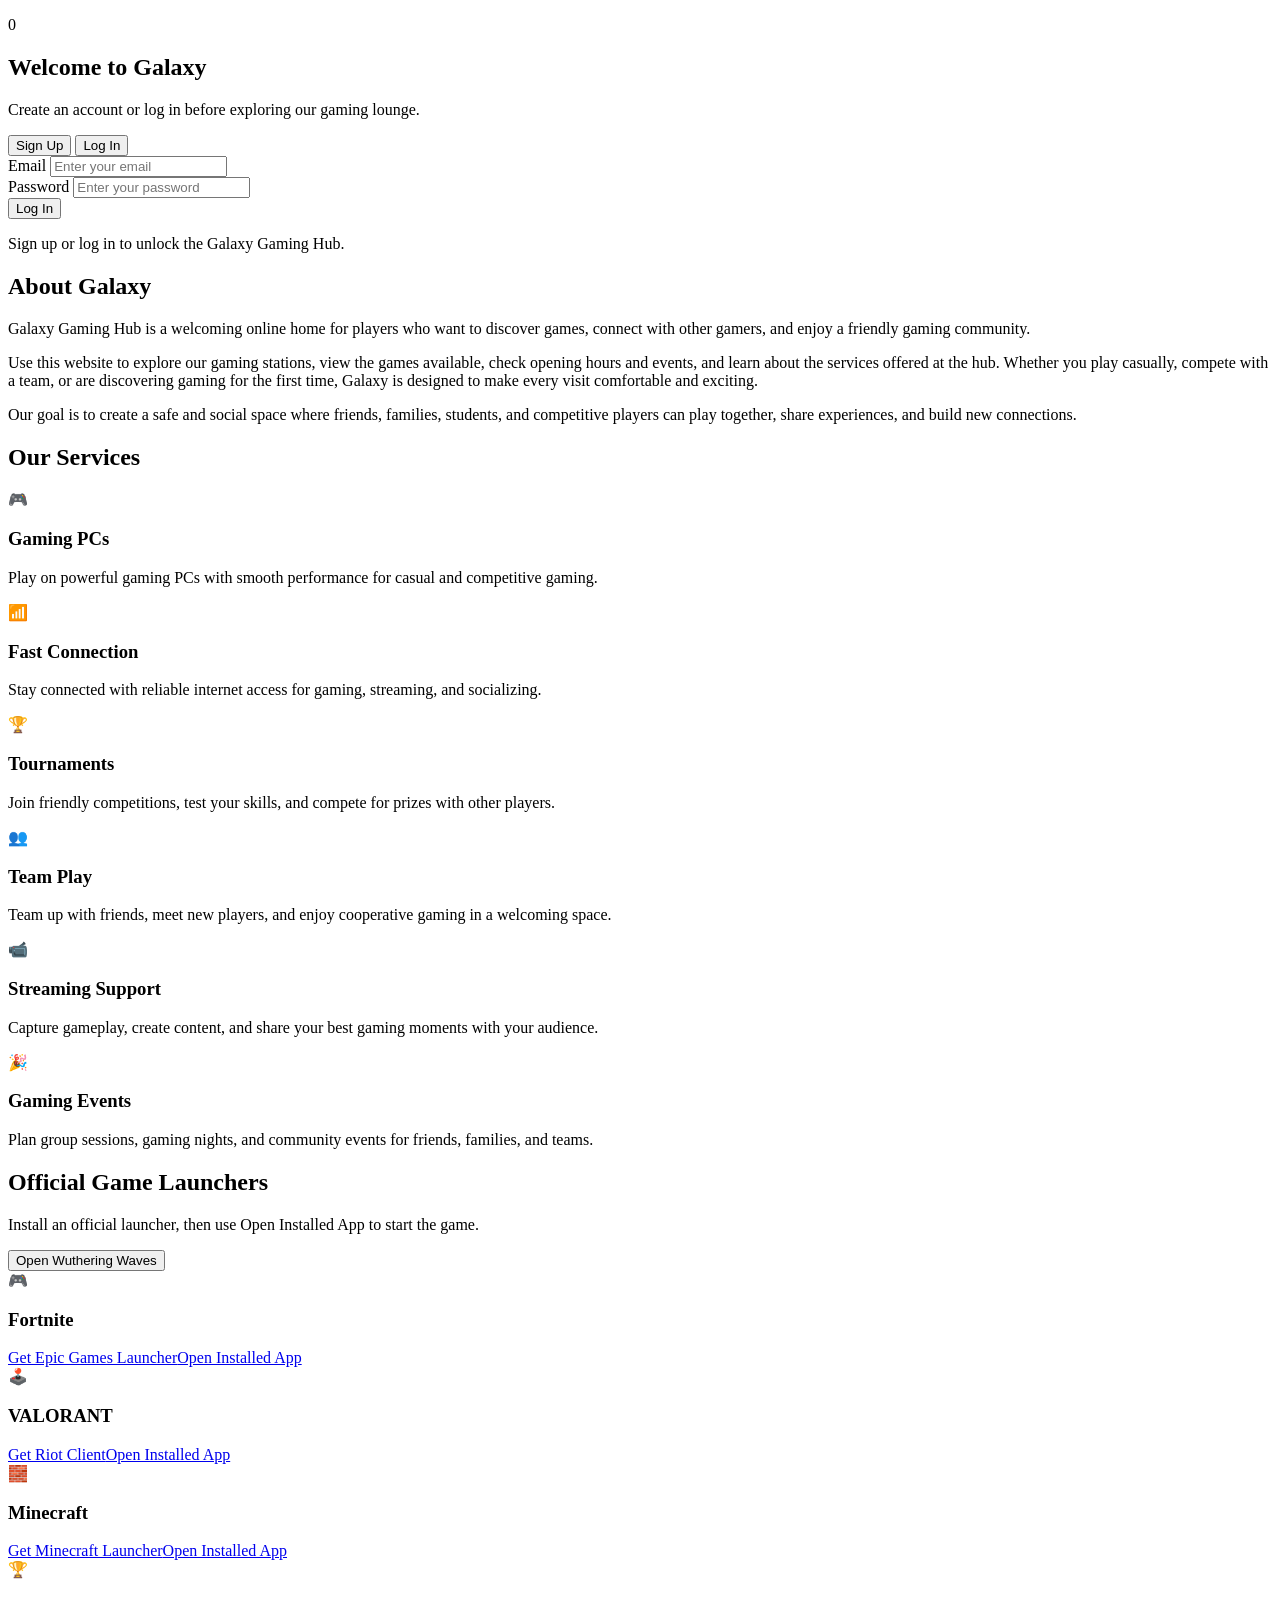
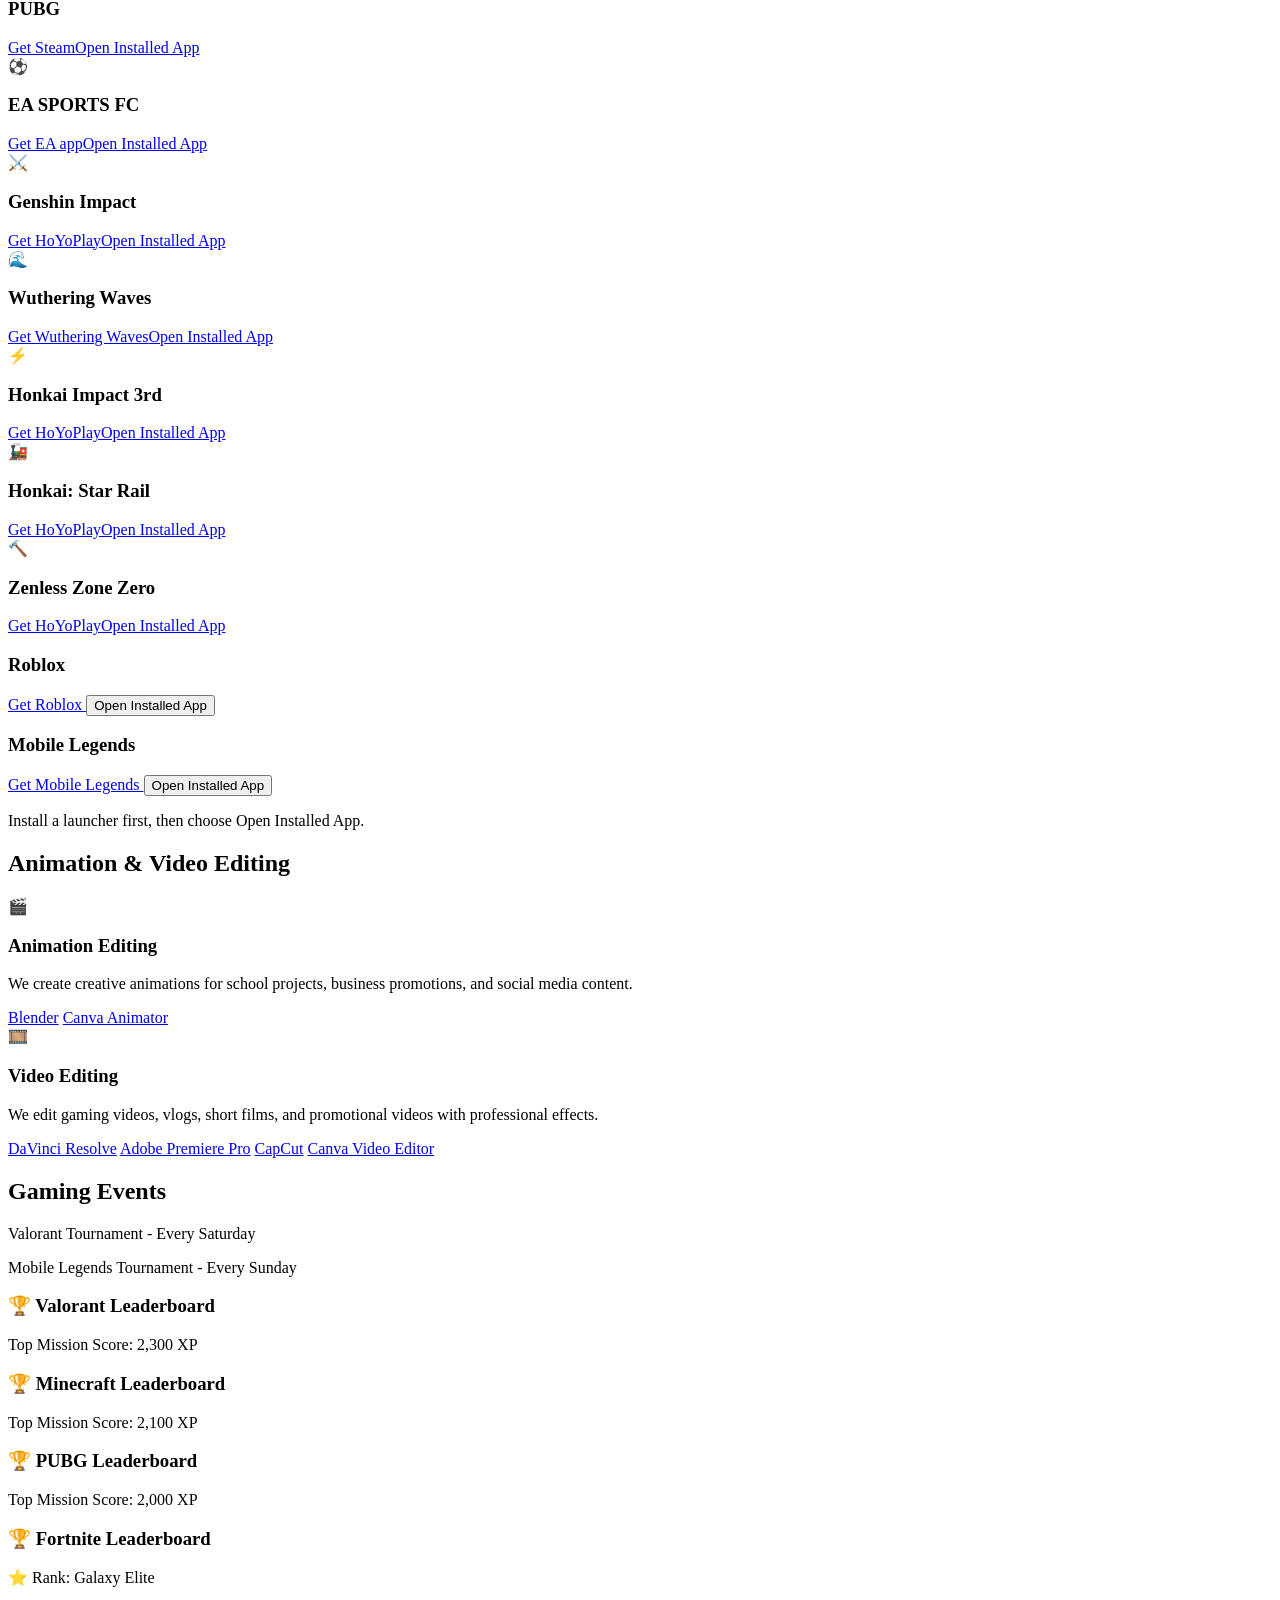
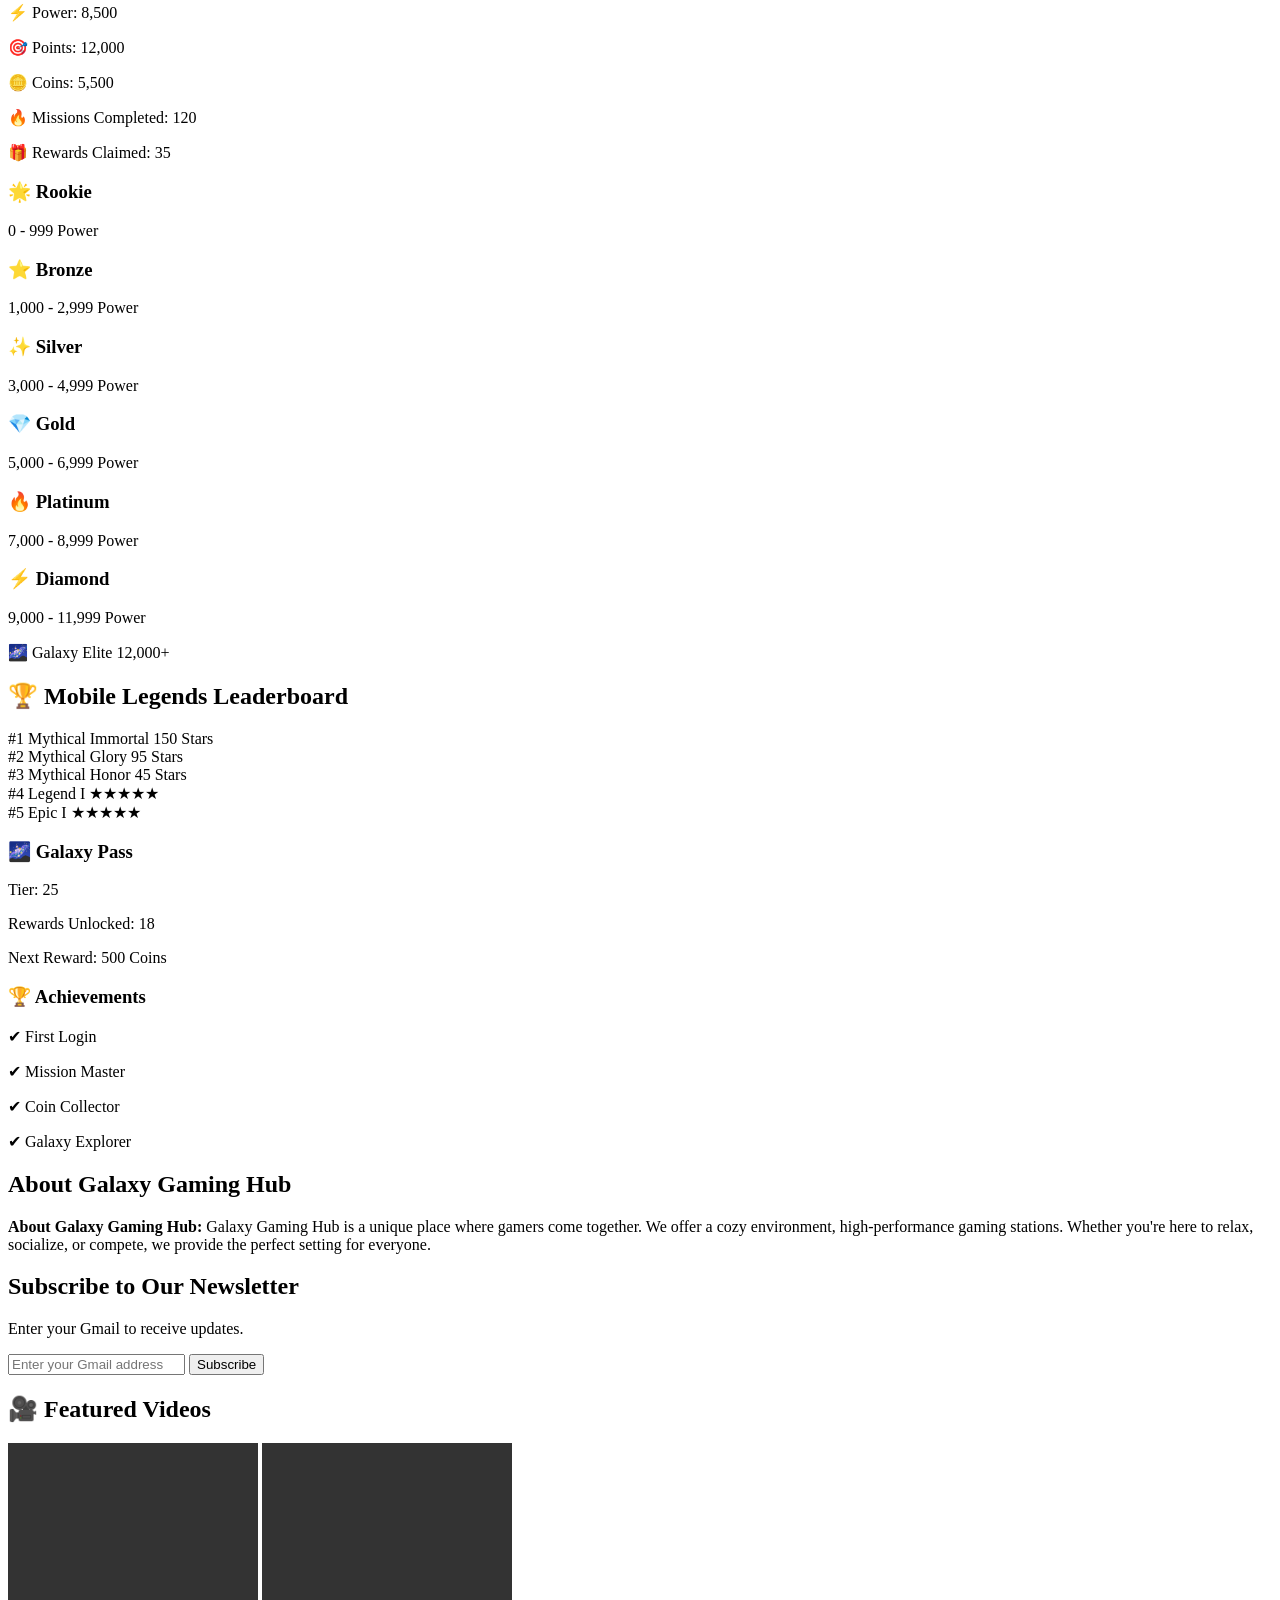
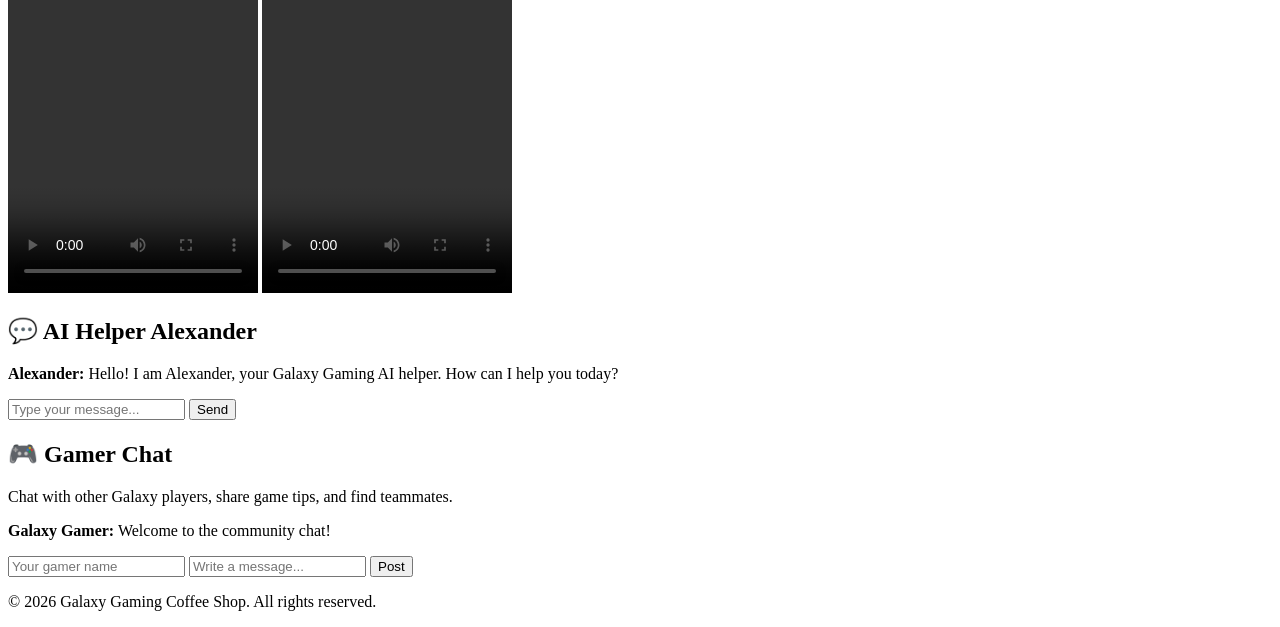
==== commit bea33ef6: "Add files via upload" ====
--- a/index.html
+++ b/index.html
@@ -1,10 +1,10 @@
 <!DOCTYPE html>
-<!-- saved from url=(0073)file:///C:/Users/Nicka/Downloads/GalaxyGaming.zip/Final%20product%20.html -->
+<!-- saved from url=(0054)https://xennurlashiko-alt.github.io/Galaxy-Gaming-Hub/ -->
 <html lang="en"><head><meta http-equiv="Content-Type" content="text/html; charset=UTF-8">
     
     <meta name="viewport" content="width=device-width, initial-scale=1.0">
     <title>Galaxy Gaming Hub</title>
-    <link rel="stylesheet" href="./styles.css">
+    <link rel="stylesheet" href="./Galaxy Gaming Hub_files/styles.css">
     <!-- Previous inline stylesheet retained for reference during the CSS split.
     <style>
         :root {
@@ -828,15 +828,15 @@
                 <span>Galaxy</span>
             </div>
             <nav class="nav-links" aria-label="Main navigation">
-                <a href="#about">About</a>
-                <a href="#services">Services</a>
-                <a href="#games">Official Games</a>
-                <a href="#missions">Missions</a>
-                <a href="#avatar">Avatar</a>
-                <a href="#store">Store</a>
-                <a href="#editing">Editor &amp; Animation</a>
-                <a href="#events">Events</a>
-                <a href="#account">Account</a>
+                <a href="https://xennurlashiko-alt.github.io/Galaxy-Gaming-Hub/#about">About</a>
+                <a href="https://xennurlashiko-alt.github.io/Galaxy-Gaming-Hub/#services">Services</a>
+                <a href="https://xennurlashiko-alt.github.io/Galaxy-Gaming-Hub/#games">Official Games</a>
+                <a href="https://xennurlashiko-alt.github.io/Galaxy-Gaming-Hub/#missions">Missions</a>
+                <a href="https://xennurlashiko-alt.github.io/Galaxy-Gaming-Hub/#avatar">Avatar</a>
+                <a href="https://xennurlashiko-alt.github.io/Galaxy-Gaming-Hub/#store">Store</a>
+                <a href="https://xennurlashiko-alt.github.io/Galaxy-Gaming-Hub/#editing">Editor &amp; Animation</a>
+                <a href="https://xennurlashiko-alt.github.io/Galaxy-Gaming-Hub/#events">Events</a>
+                <a href="https://xennurlashiko-alt.github.io/Galaxy-Gaming-Hub/#account">Account</a>
                 <button class="logout-button" id="logout-button" type="button">Log Out</button>
             </nav>
 
@@ -867,62 +867,62 @@
                     <article class="quest-card">
                         <h3>Fortnite</h3>
                         <p>Win 1 match or complete 3 challenges.</p>
-                        <button class="quest-button" type="button" data-game="Fortnite" data-reward="30">Claim Mission</button>
+                        <button class="quest-button" type="button" data-game="Fortnite" data-reward="30" disabled="">Play game to unlock</button>
                     </article>
                     <article class="quest-card">
                         <h3>Valorant</h3>
                         <p>Win 2 rounds in a ranked or casual match.</p>
-                        <button class="quest-button" type="button" data-game="Valorant" data-reward="35">Claim Mission</button>
+                        <button class="quest-button" type="button" data-game="Valorant" data-reward="35" disabled="">Play game to unlock</button>
                     </article>
                     <article class="quest-card">
                         <h3>Minecraft</h3>
                         <p>Build a base and survive for 20 minutes.</p>
-                        <button class="quest-button" type="button" data-game="Minecraft" data-reward="25">Claim Mission</button>
+                        <button class="quest-button" type="button" data-game="Minecraft" data-reward="25" disabled="">Play game to unlock</button>
                     </article>
                     <article class="quest-card">
                         <h3>PUBG</h3>
                         <p>Reach the final circle or win a squad match.</p>
-                        <button class="quest-button" type="button" data-game="PUBG" data-reward="40">Claim Mission</button>
+                        <button class="quest-button" type="button" data-game="PUBG" data-reward="40" disabled="">Play game to unlock</button>
                     </article>
                     <article class="quest-card">
                         <h3>FIFA</h3>
                         <p>Win a local match or complete a tournament.</p>
-                        <button class="quest-button" type="button" data-game="FIFA" data-reward="30">Claim Mission</button>
+                        <button class="quest-button" type="button" data-game="FIFA" data-reward="30" disabled="">Play game to unlock</button>
                     </article>
                     <article class="quest-card">
                         <h3>Genshin Impact</h3>
                         <p>Clear a domain or finish a daily quest.</p>
-                        <button class="quest-button" type="button" data-game="Genshin Impact" data-reward="50">Claim Mission</button>
+                        <button class="quest-button" type="button" data-game="Genshin Impact" data-reward="50" disabled="">Play game to unlock</button>
                     </article>
                     <article class="quest-card">
                         <h3>Wuthering Waves</h3>
                         <p>Complete 1 combat chapter or daily mission.</p>
-                        <button class="quest-button" type="button" data-game="Wuthering Waves" data-reward="45">Claim Mission</button>
+                        <button class="quest-button" type="button" data-game="Wuthering Waves" data-reward="45" disabled="">Play game to unlock</button>
                     </article>
                     <article class="quest-card">
                         <h3>Honkai Impact 3rd</h3>
                         <p>Finish a battle log event or raid mission.</p>
-                        <button class="quest-button" type="button" data-game="Honkai Impact 3rd" data-reward="45">Claim Mission</button>
+                        <button class="quest-button" type="button" data-game="Honkai Impact 3rd" data-reward="45" disabled="">Play game to unlock</button>
                     </article>
                     <article class="quest-card">
                         <h3>Honkai: Star Rail</h3>
                         <p>Clear one Calyx challenge or trail mission.</p>
-                        <button class="quest-button" type="button" data-game="Honkai: Star Rail" data-reward="55">Claim Mission</button>
+                        <button class="quest-button" type="button" data-game="Honkai: Star Rail" data-reward="55" disabled="">Play game to unlock</button>
                     </article>
                     <article class="quest-card">
                         <h3>Zenless Zone Zero</h3>
                         <p>Finish a combat mission or event stage.</p>
-                        <button class="quest-button" type="button" data-game="Zenless Zone Zero" data-reward="50">Claim Mission</button>
+                        <button class="quest-button" type="button" data-game="Zenless Zone Zero" data-reward="50" disabled="">Play game to unlock</button>
                     </article>
                     <article class="quest-card">
                         <h3>PlayStation Games</h3>
                         <p>Complete your assigned challenge and win rewards.</p>
-                        <button class="quest-button" type="button" data-game="PlayStation Games" data-reward="60">Claim Mission</button>
+                        <button class="quest-button" type="button" data-game="PlayStation Games" data-reward="60" disabled="">Play game to unlock</button>
                     </article>
                     <article class="quest-card">
                         <h3>Nintendo Games</h3>
                         <p>Finish a multiplayer or challenge mission.</p>
-                        <button class="quest-button" type="button" data-game="Nintendo Games" data-reward="60">Claim Mission</button>
+                        <button class="quest-button" type="button" data-game="Nintendo Games" data-reward="60" disabled="">Play game to unlock</button>
                     </article>
                 </div>
                 <p class="quest-status" id="quest-status" aria-live="polite">Complete a mission to earn coins.</p>
@@ -937,7 +937,7 @@
                     <div class="avatar-preview backdrop-ocean" id="avatar-preview" aria-label="Your custom avatar preview">
                         <div class="avatar-aura"></div>
                         <div class="avatar-character">
-                            <div class="avatar-accessory" id="avatar-accessory-preview" aria-hidden="true" aria-label=""></div>
+                            <div class="avatar-accessory " id="avatar-accessory-preview" aria-hidden="true" aria-label=""></div>
                             <div class="avatar-hair hair-nebula" id="avatar-hair-preview" aria-hidden="true" aria-label="Nebula Hair"></div>
                             <div class="avatar-head" id="avatar-head" style="background-color: rgb(246, 199, 162);">
                                 <span class="avatar-eyes">● ●</span>
@@ -951,7 +951,7 @@
                     <form class="avatar-controls" id="avatar-form">
                         <div class="avatar-control">
                             <label for="avatar-name-input">Avatar username</label>
-                            <input id="avatar-name-input" type="text" maxlength="24" placeholder="Your player username" autocomplete="off" required>
+                            <input id="avatar-name-input" type="text" maxlength="24" placeholder="Your player username" autocomplete="off" required="">
                         </div>
                         <div class="avatar-control">
                             <label for="avatar-skin">Skin tone</label>
@@ -1004,6 +1004,53 @@
                 </div>
             </div>
         </section>
+        <section class="dashboard">
+    <h2>Galaxy Player Profile</h2>
+
+    <div class="stats">
+        <div class="card">
+            <h3>Level</h3>
+            <p id="level">1</p>
+        </div>
+
+        <div class="card">
+            <h3>XP</h3>
+            <p id="xp">0</p>
+        </div>
+
+        <div class="card">
+            <h3>Coins</h3>
+            <p id="coins">100</p>
+        </div>
+    </div>
+
+    <button onclick="earnXP()">Complete Mission</button>
+    <button onclick="dailyReward()">Daily Reward</button>
+
+    <h2>Inventory</h2>
+    <ul id="inventory">
+        <li>No items owned yet</li>
+    </ul>
+
+    <h2>Galaxy Business Dashboard</h2>
+
+    <div class="stats">
+        <div class="card">
+            <h3>Users</h3>
+            <p id="users">0</p>
+        </div>
+
+        <div class="card">
+            <h3>Items Sold</h3>
+            <p id="sold">0</p>
+        </div>
+
+        <div class="card">
+            <h3>Revenue</h3>
+            <p id="revenue">0</p>
+        </div>
+    </div>
+</section>
 
         <section id="store" class="section alt protected-section">
             <div class="container">
@@ -1301,11 +1348,74 @@
                 </div>
                 <div class="inventory" aria-live="polite">
                     <h3>Your collection</h3>
-                    <p id="inventory-list"><span class="inventory-entry">Wuthering Waves: Tidal Echo Aura</span><a class="inventory-link" href="https://wutheringwaves.kurogames.com/" target="_blank" rel="noopener noreferrer">Open game</a> | <span class="inventory-entry">Wuthering Waves: Moonlit Resonator Frame</span><a class="inventory-link" href="https://wutheringwaves.kurogames.com/" target="_blank" rel="noopener noreferrer">Open game</a> | <span class="inventory-entry">Genshin Impact: Celestial Wings Glider</span><a class="inventory-link" href="https://genshin.hoyoverse.com/" target="_blank" rel="noopener noreferrer">Open game</a> | <span class="inventory-entry">Wuthering Waves: Void Resonance Outfit</span><a class="inventory-link" href="https://wutheringwaves.kurogames.com/" target="_blank" rel="noopener noreferrer">Open game</a></p>
+                    <p id="inventory-list">Your collection is empty.</p>
                 </div>
                 <p class="store-status" id="store-status" aria-live="polite">Choose a game to spend your coins.</p>
             </div>
         </section>
+        <div class="payment-section">
+    <h2>Choose Payment Method</h2>
+
+    <button onclick="pay('GCash')">GCash</button>
+    <button onclick="pay('Maya')">Maya</button>
+    <button onclick="pay('PayPal')">PayPal</button>
+
+    <p id="payment-result"></p>
+</div>
+
+<script>
+function pay(method){
+    document.getElementById("payment-result").innerHTML =
+    "Payment successful via " + method + "!<br>Thank you for your purchase.";
+}
+</script>
+        <section class="dashboard">
+    <h2>Galaxy Player Profile</h2>
+
+    <div class="stats">
+        <div class="card">
+            <h3>Level</h3>
+            <p id="level">1</p>
+        </div>
+
+        <div class="card">
+            <h3>XP</h3>
+            <p id="xp">0</p>
+        </div>
+
+        <div class="card">
+            <h3>Coins</h3>
+            <p id="coins">100</p>
+        </div>
+    </div>
+
+    <button onclick="earnXP()">Complete Mission</button>
+    <button onclick="dailyReward()">Daily Reward</button>
+
+    <h2>Inventory</h2>
+    <ul id="inventory">
+        <li>No items owned yet</li>
+    </ul>
+
+    <h2>Galaxy Business Dashboard</h2>
+
+    <div class="stats">
+        <div class="card">
+            <h3>Users</h3>
+            <p id="users">0</p>
+        </div>
+
+        <div class="card">
+            <h3>Items Sold</h3>
+            <p id="sold">0</p>
+        </div>
+
+        <div class="card">
+            <h3>Revenue</h3>
+            <p id="revenue">0</p>
+        </div>
+    </div>
+</section>
 
         <section class="signup-section" id="account">
             <div class="container">
@@ -1491,7 +1601,7 @@
                     <p>Valorant Tournament - Every Saturday</p>
                     <p>Mobile Legends Tournament - Every Sunday</p>
                 </div>
-            </div>
+            
         </section>
     <div class="leaderboard-box">
     <h3>🏆 Valorant Leaderboard</h3>
@@ -1507,13 +1617,13 @@
     <h3>🏆 PUBG Leaderboard</h3>
     <p>Top Mission Score: 2,000 XP</p>
 </div>
-</section>
+
 <div class="leaderboard-container">
 
     <!-- All leaderboard boxes here -->
 
 </div>
-  <section>
+  <section class="protected-section">
     <div class="leaderboard-box">
     <h3>🏆 Fortnite Leaderboard</h3>
 
@@ -1603,7 +1713,7 @@
 
 
 
-  </section>
+  
 
         <section class="section protected-section">
             <div class="container">
@@ -1678,7 +1788,7 @@
         </div>
     </footer>
 
-    <script src="./script.js" defer></script>
+    <script src="./Galaxy Gaming Hub_files/script.js.download" defer=""></script>
     <!-- Previous inline JavaScript retained for reference during the split.
     <script>
         const authTabs = document.querySelectorAll('.auth-tab');
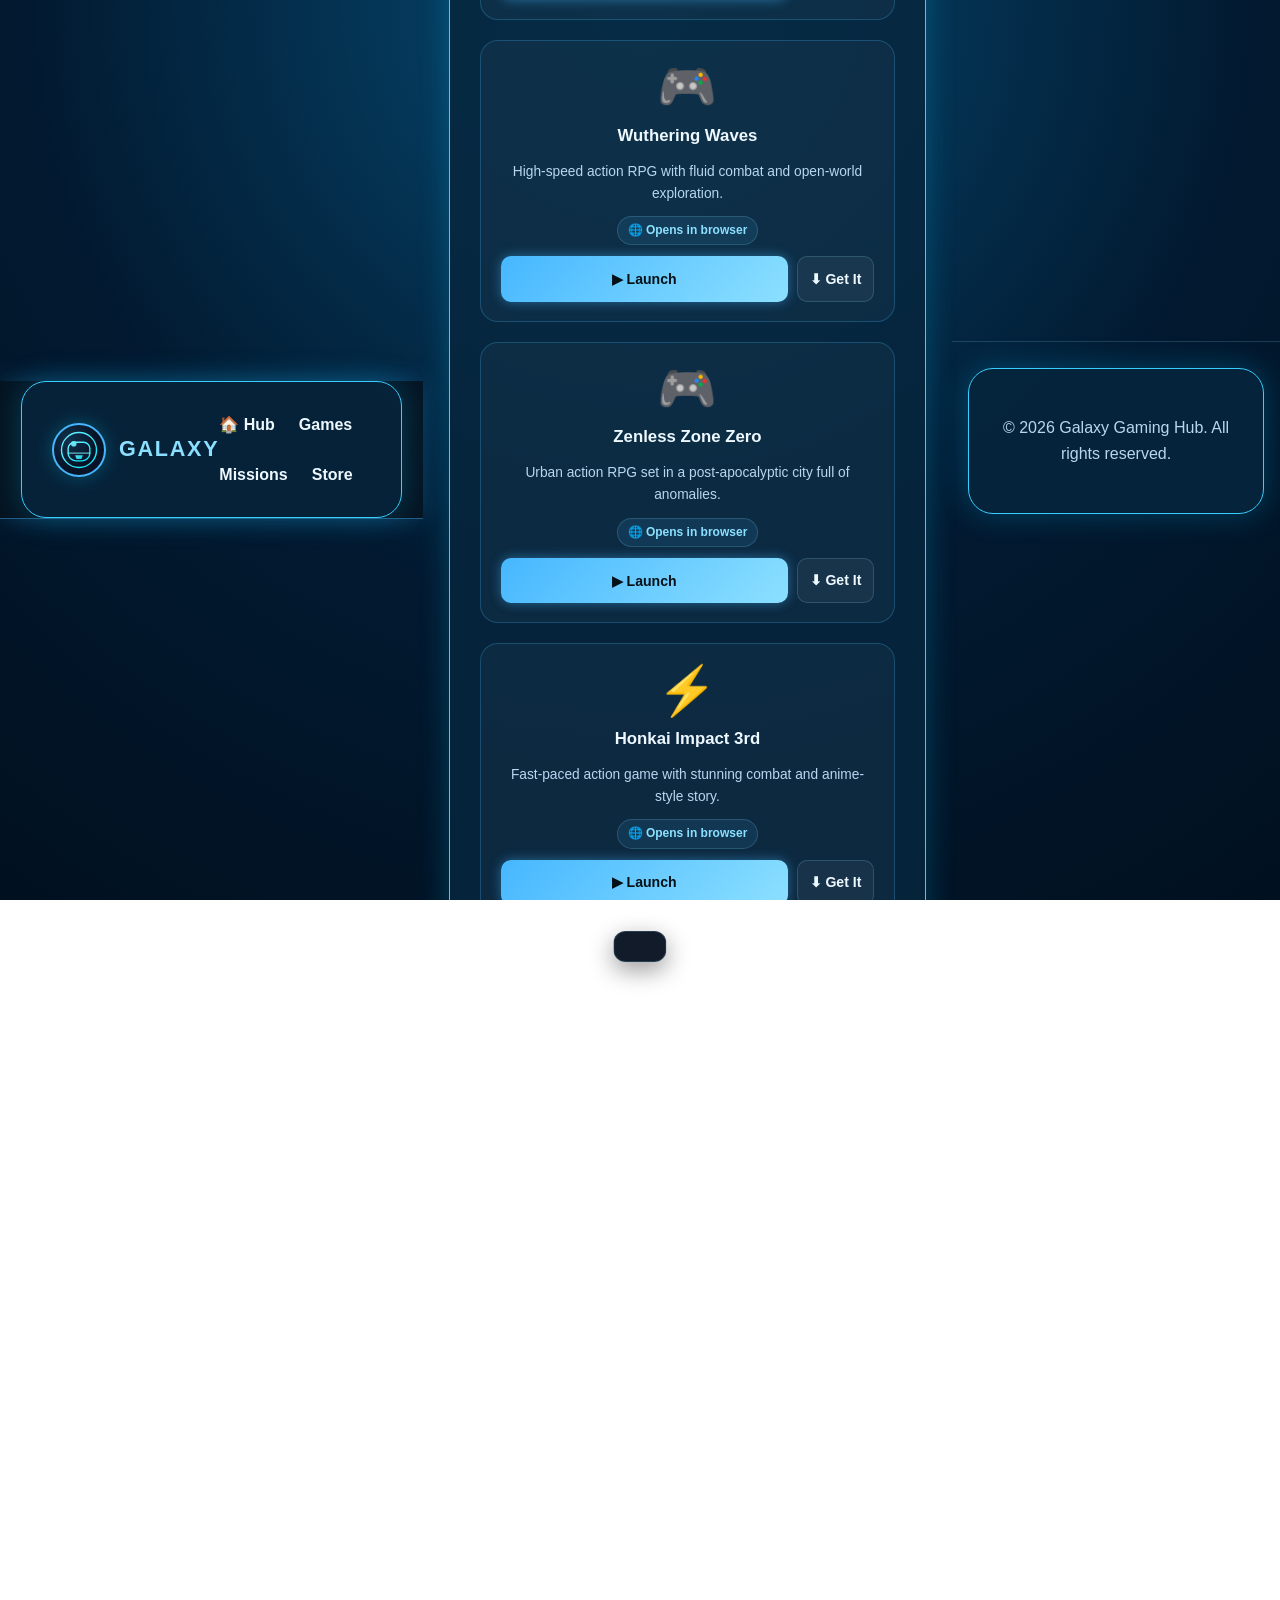
==== commit 33a560b6: "Add files via upload" ====
--- a/index.html
+++ b/index.html
@@ -1,1884 +1,455 @@
 <!DOCTYPE html>
-<!-- saved from url=(0054)https://xennurlashiko-alt.github.io/Galaxy-Gaming-Hub/ -->
-<html lang="en"><head><meta http-equiv="Content-Type" content="text/html; charset=UTF-8">
-    
-    <meta name="viewport" content="width=device-width, initial-scale=1.0">
-    <title>Galaxy Gaming Hub</title>
-    <link rel="stylesheet" href="./Galaxy Gaming Hub_files/styles.css">
-    <!-- Previous inline stylesheet retained for reference during the CSS split.
+<html lang="en">
+<head>
+    <meta charset="UTF-8">
+    <meta name="viewport" content="width=device-width, initial-scale=1.0, viewport-fit=cover">
+    <title>Game Launcher — Galaxy Gaming Hub</title>
+    <link rel="stylesheet" href="styles.css">
     <style>
-        :root {
-            --bg: #07131f;
-            --bg-2: #0f1f2d;
-            --panel: rgba(16, 28, 42, 0.9);
-            --primary: #00e5ff;
-            --primary-2: #74f1ff;
-            --text: #edf7ff;
-            --muted: #b6c7d7;
-            --line: rgba(255,255,255,0.12);
-        }
-
-        * { box-sizing: border-box; }
-
-        body {
+        html, body { width: 100%; height: 100%; margin: 0; padding: 0; overflow-x: hidden; }
+
+        .launcher-hero {
+            text-align: center;
+            padding: 56px 0 24px;
+        }
+        .launcher-hero h1 {
+            font-size: clamp(1.8rem, 4vw, 3rem);
+            margin: 0 0 0.6rem;
+            color: var(--text);
+        }
+        .launcher-hero p {
+            color: var(--muted);
+            max-width: 560px;
+            margin: 0 auto 0.5rem;
+            font-size: 1rem;
+        }
+        .launcher-hero .note {
+            display: inline-block;
+            margin-top: 0.75rem;
+            padding: 0.5rem 1rem;
+            background: rgba(70,183,255,0.08);
+            border: 1px solid var(--line);
+            border-radius: 8px;
+            color: var(--muted);
+            font-size: 0.85rem;
+        }
+
+        .launcher-grid {
+            display: grid;
+            grid-template-columns: repeat(auto-fill, minmax(255px, 1fr));
+            gap: 1.25rem;
+            padding: 2rem 0 5rem;
+        }
+
+        .launcher-card {
+            background: rgba(255,255,255,0.03);
+            border: 1px solid var(--line);
+            border-radius: 18px;
+            padding: 1.4rem 1.2rem 1.2rem;
+            display: flex;
+            flex-direction: column;
+            align-items: center;
+            text-align: center;
+            gap: 0.7rem;
+            transition: transform 0.2s, box-shadow 0.2s;
+        }
+        .launcher-card:hover {
+            transform: translateY(-5px);
+            box-shadow: 0 14px 32px rgba(70,183,255,0.18);
+        }
+        .launcher-card img {
+            width: 86px;
+            height: 86px;
+            object-fit: cover;
+            border-radius: 16px;
+            border: 1px solid var(--line);
+            background: #081426;
+        }
+        .launcher-card .game-emoji {
+            font-size: 3rem;
+            line-height: 1;
+        }
+        .launcher-card h3 {
             margin: 0;
-            font-family: Arial, Helvetica, sans-serif;
-            background:
-                radial-gradient(circle at top, rgba(0, 229, 255, 0.12), transparent 35%),
-                linear-gradient(180deg, var(--bg), var(--bg-2));
             color: var(--text);
-            line-height: 1.6;
-        }
-
-        a { text-decoration: none; }
-
-        .container {
-            width: min(1100px, 92%);
-            margin: 0 auto;
-        }
-
-        .topbar {
-            position: sticky;
-            top: 0;
-            z-index: 100;
-            background: rgba(7, 19, 31, 0.85);
-            backdrop-filter: blur(10px);
-            border-bottom: 1px solid var(--line);
-        }
-
-        .nav {
+            font-size: 1.05rem;
+        }
+        .launcher-card p {
+            margin: 0;
+            color: var(--muted);
+            font-size: 0.86rem;
+            flex: 1;
+        }
+        .launcher-card .status-badge {
+            font-size: 0.75rem;
+            padding: 0.25rem 0.6rem;
+            border-radius: 999px;
+            font-weight: 700;
+        }
+        .status-badge.installed   { background: rgba(0,255,120,0.12); color: #00e676; border: 1px solid rgba(0,255,120,0.3); }
+        .status-badge.browser     { background: rgba(70,183,255,0.1);  color: var(--primary-2); border: 1px solid var(--line); }
+
+        .launch-actions {
             display: flex;
-            justify-content: space-between;
-            align-items: center;
-            min-height: 76px;
-        }
-
-        .brand {
-            display: flex;
-            align-items: center;
-            gap: 0.8rem;
-            font-size: 1.35rem;
-            font-weight: 700;
-            color: var(--primary-2);
-            letter-spacing: 0.08em;
-            text-transform: uppercase;
-        }
-
-        .brand-mark {
-            width: 54px;
-            height: 54px;
-            border-radius: 50%;
-            display: flex;
-            align-items: center;
+            gap: 0.55rem;
+            width: 100%;
+            flex-wrap: wrap;
             justify-content: center;
-            background: radial-gradient(circle at 30% 30%, #10314d, #081426 55%);
-            border: 2px solid var(--primary);
-            box-shadow: 0 0 18px rgba(0, 229, 255, 0.25);
-        }
-
-        .brand-mark svg {
-            width: 42px;
-            height: 42px;
-            display: block;
-        }
-
-        .nav-links {
-            display: flex;
-            gap: 1.5rem;
-            flex-wrap: wrap;
-        }
-
-        .nav-links a {
-            color: var(--text);
-            font-weight: 600;
-        }
-
-        .nav-links a:hover { color: var(--primary); }
-
-        .hero {
-            padding: 90px 0 60px;
-        }
-
-        .hero-grid {
-            display: grid;
-            grid-template-columns: 1fr;
-            gap: 2.2rem;
-            align-items: center;
-        }
-
-        .eyebrow {
-            color: var(--primary);
-            text-transform: uppercase;
-            letter-spacing: 0.22em;
-            font-weight: 700;
-            font-size: 0.76rem;
-            margin-bottom: 0.8rem;
-        }
-
-        h1 {
-            margin: 0 0 1rem;
-            font-size: clamp(2.6rem, 5vw, 4.5rem);
-            line-height: 1.05;
-            color: var(--text);
-        }
-
-        .hero p {
-            color: var(--muted);
-            font-size: 1.1rem;
-            max-width: 650px;
-        }
-
-        .actions {
-            display: flex;
-            gap: 1rem;
-            flex-wrap: wrap;
-            margin-top: 1.6rem;
-        }
-
-        .btn {
-            display: inline-block;
-            padding: 0.9rem 1.6rem;
-            border-radius: 12px;
-            font-weight: 700;
-        }
-
-        .btn.primary {
+        }
+        .btn-launch {
+            flex: 1;
+            min-width: 110px;
+            padding: 0.65rem 0.8rem;
+            border: none;
+            border-radius: 10px;
             background: linear-gradient(135deg, var(--primary), var(--primary-2));
             color: #031015;
-        }
-
-        .btn.secondary {
+            font-weight: 700;
+            font-size: 0.88rem;
+            cursor: pointer;
+            transition: box-shadow 0.2s;
+        }
+        .btn-launch:hover { box-shadow: 0 0 22px rgba(70,183,255,0.85), 0 6px 18px rgba(70,183,255,0.4); transform: translateY(-2px); }
+        .btn-launch { box-shadow: 0 0 12px rgba(70,183,255,0.45); transition: box-shadow 0.25s, transform 0.2s; }
+        .launcher-card { border-color: rgba(70,183,255,0.25); transition: transform 0.2s, box-shadow 0.25s, border-color 0.25s; }
+        .launcher-card:hover { border-color: rgba(70,183,255,0.65); box-shadow: 0 0 28px rgba(70,183,255,0.35), 0 14px 32px rgba(0,0,0,0.2); }
+        h1 { text-shadow: 0 0 18px rgba(70,183,255,0.4); }
+        .topbar { box-shadow: 0 0 24px rgba(70,183,255,0.2); border-bottom-color: rgba(70,183,255,0.45); }
+        .btn-download {
+            padding: 0.65rem 0.75rem;
             border: 1px solid var(--line);
+            border-radius: 10px;
+            background: rgba(255,255,255,0.05);
             color: var(--text);
-            background: rgba(255,255,255,0.02);
-        }
-
-        .hero-card {
-            padding: 2rem;
-            background: linear-gradient(180deg, rgba(18, 30, 45, 0.95), rgba(8, 19, 28, 0.9));
+            font-weight: 700;
+            font-size: 0.88rem;
+            cursor: pointer;
+            text-decoration: none;
+            display: inline-flex;
+            align-items: center;
+            gap: 0.3rem;
+            transition: background 0.2s;
+            white-space: nowrap;
+        }
+        .btn-download:hover { background: rgba(255,255,255,0.12); color: var(--primary-2); }
+
+        /* Toast notification */
+        #launch-toast {
+            position: fixed;
+            bottom: 1.75rem;
+            left: 50%;
+            transform: translateX(-50%) translateY(90px);
+            background: rgba(10,20,36,0.97);
             border: 1px solid var(--line);
-            border-radius: 22px;
-            box-shadow: 0 20px 40px rgba(0,0,0,0.28);
-        }
-
-        .hero-card h3 {
-            margin-top: 0;
-            margin-bottom: 1rem;
-            color: var(--primary);
-            font-size: 1.5rem;
-        }
-
-        .hero-card ul {
-            margin: 0;
-            padding-left: 1.2rem;
-            color: var(--muted);
-        }
-
-        .section {
-            padding: 90px 0;
-        }
-
-        .section.alt {
-            background: rgba(255,255,255,0.02);
-            border-top: 1px solid var(--line);
-            border-bottom: 1px solid var(--line);
-        }
-
-        h2 {
-            margin-top: 0;
-            margin-bottom: 1.5rem;
-            color: var(--primary);
-            font-size: clamp(2rem, 4vw, 2.8rem);
-        }
-
-        .about-box,
-        .contact-box {
-            background: rgba(255,255,255,0.02);
-            border: 1px solid var(--line);
-            border-radius: 20px;
-            padding: 2rem;
-        }
-
-        .info-box {
-            background: rgba(255,255,255,0.03);
-            border: 1px solid var(--line);
-            border-left: 4px solid var(--primary);
-            border-radius: 16px;
-            padding: 1.5rem 1.25rem;
-            margin-top: 1.25rem;
-            box-shadow: 0 18px 35px rgba(0,0,0,0.12);
-        }
-
-        .info-box p {
-            margin: 0 0 1rem;
-            color: var(--muted);
-            font-size: 1.05rem;
-        }
-
-        .info-box p:last-child {
-            margin-bottom: 0;
-        }
-
-        .about-box p,
-        .contact-box p {
-            margin: 0;
-            color: var(--muted);
-            font-size: 1.05rem;
-        }
-
-        .feature-grid {
-            display: grid;
-            grid-template-columns: repeat(3, minmax(0, 1fr));
-            gap: 1.5rem;
-        }
-
-        .card {
-            background: var(--panel);
-            border: 1px solid var(--line);
-            border-radius: 18px;
-            padding: 1.5rem;
-            box-shadow: 0 18px 35px rgba(0,0,0,0.15);
-        }
-
-        .card .icon {
-            font-size: 2.3rem;
-            display: inline-block;
-            margin-bottom: 0.5rem;
-        }
-
-        .card h3 {
-            margin: 0.7rem 0 0.5rem;
-            font-size: 1.35rem;
-            color: var(--text);
-        }
-
-        .card p {
-            margin: 0;
-            color: var(--muted);
-        }
-
-        .game-grid {
-            display: grid;
-            grid-template-columns: repeat(5, minmax(0, 1fr));
-            gap: 1rem;
-        }
-
-        .game-card {
-            background: rgba(255,255,255,0.02);
-            border: 1px solid var(--line);
-            border-radius: 18px;
-            padding: 1.4rem 1rem;
-            text-align: center;
-            box-shadow: 0 18px 30px rgba(0,0,0,0.12);
-        }
-
-        .game-card .icon {
-            font-size: 2rem;
-            display: block;
-            margin-bottom: 0.5rem;
-        }
-
-        .game-card h3 {
-            margin: 0;
-            color: var(--text);
-            font-size: 1.1rem;
-        }
-
-        .creative-section {
-            padding: 90px 0;
-            background: rgba(255,255,255,0.02);
-            border-top: 1px solid var(--line);
-            border-bottom: 1px solid var(--line);
-        }
-
-        .creative-grid {
-            display: grid;
-            grid-template-columns: repeat(2, minmax(0, 1fr));
-            gap: 1.5rem;
-        }
-
-        .creative-card {
-            background: linear-gradient(180deg, rgba(8, 20, 38, 0.92), rgba(10, 25, 35, 0.92));
-            border: 1px solid var(--line);
-            border-radius: 18px;
-            padding: 1.75rem;
-            box-shadow: 0 18px 35px rgba(0,0,0,0.15);
-        }
-
-        .creative-card .icon {
-            font-size: 2.4rem;
-            display: inline-block;
-            margin-bottom: 0.75rem;
-        }
-
-        .creative-card h3 {
-            margin: 0 0 0.7rem;
-            color: #FFFFFF;
-            font-size: 1.4rem;
-        }
-
-        .creative-card p {
-            margin: 0;
-            color: var(--muted);
-            line-height: 1.7;
-        }
-
-        .app-links {
-            display: flex;
-            flex-wrap: wrap;
-            gap: 0.6rem;
-            margin-top: 1.1rem;
-        }
-
-        .app-link {
-            display: inline-block;
-            padding: 0.55rem 0.75rem;
-            border: 1px solid var(--primary);
-            border-radius: 8px;
-            color: var(--primary-2);
-            font-size: 0.9rem;
-            font-weight: 700;
-        }
-
-        .app-link:hover,
-        .app-link:focus-visible {
-            background: var(--primary);
-            color: #031015;
-        }
-
-        .service-section {
-            padding: 20px;
-            margin: 20px 0;
-        }
-
-        .service-section .service-box {
-            background-color: #081426;
-            padding: 15px;
-            margin: 10px 0;
-            border-radius: 10px;
-            border: 1px solid var(--line);
-        }
-
-        .service-section h2 {
-            color: #00AEEF;
-            text-align: center;
-            margin-bottom: 1rem;
-        }
-
-        .service-section h3 {
-            color: #FFFFFF;
-            margin-top: 0;
-        }
-
-        .signup-section {
-            padding: 32px 0 72px;
-            background: rgba(255,255,255,0.02);
-            border-top: 1px solid var(--line);
-            border-bottom: 1px solid var(--line);
-        }
-
-        .signup-box {
-            background: linear-gradient(180deg, rgba(18, 30, 45, 0.98), rgba(8, 19, 28, 0.96));
-            border: 1px solid var(--line);
-            border-radius: 16px;
-            padding: 2rem;
-            max-width: 520px;
-            margin: 0 auto;
-            box-shadow: 0 18px 35px rgba(0,0,0,0.24);
-        }
-
-        .signup-box h2 {
-            color: var(--primary);
-            text-align: center;
-            margin: 0 0 0.35rem;
-        }
-
-        .auth-intro {
-            margin: 0 0 1.25rem;
-            color: var(--muted);
-            text-align: center;
-        }
-
-        .auth-tabs {
-            display: grid;
-            grid-template-columns: 1fr 1fr;
-            gap: 0.5rem;
-            margin-bottom: 1.25rem;
-            padding: 0.25rem;
-            background: rgba(255,255,255,0.05);
-            border-radius: 10px;
-        }
-
-        .auth-tab {
-            border: 0;
-            border-radius: 8px;
-            padding: 0.7rem;
-            background: transparent;
-            color: var(--muted);
-            font: inherit;
-            font-weight: 700;
-            cursor: pointer;
-        }
-
-        .auth-tab.active {
-            background: var(--primary);
-            color: #031015;
-        }
-
-        .signup-box form {
-            display: grid;
-            gap: 0.8rem;
-        }
-
-        .auth-panel[hidden] {
-            display: none;
-        }
-
-        .protected-section {
-            display: none;
-        }
-
-        body.auth-locked .hero,
-        body.auth-locked footer {
-            display: none;
-        }
-
-        body.auth-locked .nav-links a:not([href="#account"]) {
-            display: none;
-        }
-
-        body.authenticated .protected-section {
-            display: block;
-        }
-
-        .auth-status {
-            min-height: 1.5rem;
-            margin: 1rem 0 0;
+            border-radius: 12px;
+            padding: 0.9rem 1.6rem;
             color: var(--primary-2);
             font-weight: 700;
-            text-align: center;
-        }
-
-        .signup-box input,
-        .signup-box textarea {
-            width: 100%;
-            margin-top: 0.35rem;
-            padding: 0.8rem 0.9rem;
-            border: 1px solid rgba(255,255,255,0.2);
-            border-radius: 8px;
-            background: #081426;
-            color: var(--text);
-            font: inherit;
-        }
-
-        .signup-box input:focus,
-        .signup-box textarea:focus {
-            outline: 2px solid var(--primary);
-            outline-offset: 1px;
-        }
-
-        .signup-box textarea {
-            width: 80%;
-            max-width: 500px;
-            min-height: 120px;
-            padding: 10px;
-            border-radius: 10px;
-            border: 2px solid #00AEEF;
-            background-color: #081426;
-            color: white;
-            font-size: 16px;
-            resize: vertical;
-        }
-
-        .signup-box label {
-            color: var(--text);
-            font-weight: 700;
-        }
-
-        .signup-box button[type="submit"] {
-            background: linear-gradient(135deg, var(--primary), var(--primary-2));
-            color: white;
-            border: none;
-            padding: 0.85rem 1.2rem;
-            border-radius: 8px;
-            font: inherit;
-            font-weight: 700;
-            cursor: pointer;
-        }
-
-        .signup-box button[type="submit"]:hover {
-            box-shadow: 0 10px 24px rgba(0, 229, 255, 0.24);
-        }
-
-        #newsletter {
-            width: min(700px, 92%);
-            background-color: #081426;
-            color: white;
-            text-align: center;
-            padding: 20px;
-            border-radius: 10px;
-            margin: 20px auto;
-        }
-
-        #newsletter h2 {
-            color: #00AEEF;
-        }
-
-        #newsletter p {
-            color: var(--muted);
-        }
-
-        #newsletter form {
-            display: flex;
-            gap: 0.8rem;
-            justify-content: center;
-            margin-top: 1.25rem;
-        }
-
-        #newsletter input {
-            width: 300px;
-            padding: 10px;
-            border: 2px solid #00AEEF;
-            border-radius: 5px;
-            background: #ffffff;
-            color: #081426;
-            font-size: 16px;
-        }
-
-        #newsletter button {
-            background-color: #00AEEF;
-            color: white;
-            border: none;
-            padding: 10px 20px;
-            margin-left: 10px;
-            border-radius: 5px;
-            cursor: pointer;
-        }
-
-        #newsletter button:hover {
-            background-color: #0077CC;
-        }
-
-        .form-status {
-            min-height: 1.5rem;
-            margin: 0.8rem 0 0;
+            font-size: 0.95rem;
+            transition: transform 0.3s cubic-bezier(.175,.885,.32,1.275);
+            z-index: 999;
+            pointer-events: none;
+            box-shadow: 0 8px 24px rgba(0,0,0,0.4);
+        }
+        #launch-toast.show { transform: translateX(-50%) translateY(0); }
+
+        .back-link {
+            display: inline-flex;
+            align-items: center;
+            gap: 0.4rem;
             color: var(--primary-2);
             font-weight: 700;
-        }
-
-        @media (max-width: 480px) {
-            #newsletter form {
-                flex-direction: column;
-            }
-        }
-
-        #videos {
-            text-align: center;
-            padding: 20px;
-        }
-
-        #videos h2 {
-            color: #00AEEF;
-        }
-
-        #videos video {
-            margin: 10px;
-            border-radius: 10px;
-            border: 2px solid #00AEEF;
-        }
-
-        .video-grid {
-            display: flex;
-            justify-content: center;
-            gap: 1.5rem;
-            flex-wrap: wrap;
-        }
-
-        .video-grid video {
-            width: 300px;
-            border-radius: 10px;
-            border: 2px solid #00AEEF;
-            background: #081426;
-            box-shadow: 0 18px 35px rgba(0,0,0,0.15);
-        }
-        
-        .stat strong {
-            display: block;
-            font-size: 1.5rem;
-            color: var(--primary-2);
-        }
-
-        .stat span {
-            color: var(--muted);
-            font-size: 0.95rem;
-        }
-
-        .contact-info {
-            display: grid;
-            gap: 0.9rem;
-        }
-
-        .contact-item {
-            padding: 1rem 1.1rem;
-            background: rgba(255,255,255,0.02);
-            border: 1px solid var(--line);
-            border-radius: 12px;
-        }
-
-        .contact-item strong {
-            display: block;
-            margin-bottom: 0.25rem;
-            color: var(--primary-2);
-        }
-
-        .contact-form {
-            display: grid;
-            gap: 0.9rem;
-        }
-
-        .contact-form input,
-        .contact-form textarea {
-            width: 100%;
-            padding: 10px;
-            border-radius: 10px;
-            border: 2px solid #00AEEF;
-            background-color: #081426;
-            color: white;
-            font-size: 16px;
-            font-family: inherit;
-        }
-
-        .contact-form textarea {
-            min-height: 120px;
-            resize: vertical;
-        }
-
-        .contact-form input::placeholder,
-        .contact-form textarea::placeholder {
-            color: #b6c7d7;
-        }
-
-        .contact-form button {
-            border: 0;
-            cursor: pointer;
-            background: linear-gradient(135deg, var(--primary), var(--primary-2));
-            color: #06131b;
-            padding: 0.9rem 1.5rem;
-            border-radius: 12px;
-            font-weight: 700;
-            font-size: 1rem;
-        }
-
-        .contact-form button:hover {
-            box-shadow: 0 14px 30px rgba(0, 229, 255, 0.25);
-        }
-
-        .chat-box {
-            min-height: 150px;
-            max-height: 260px;
-            overflow-y: auto;
-            margin-bottom: 1rem;
-            padding: 1rem;
-            background: #081426;
-            border: 1px solid var(--line);
-            border-radius: 14px;
-        }
-
-        .chat-box p {
-            margin: 0 0 0.8rem;
-            color: var(--muted);
-        }
-
-        .chat-box p:last-child {
-            margin-bottom: 0;
-        }
-
-        .chat-box strong {
-            color: var(--primary-2);
-        }
-
-        .chat-form {
-            display: flex;
-            gap: 0.7rem;
-        }
-
-        .chat-form input {
-            flex: 1;
-            min-width: 0;
-            padding: 0.85rem 1rem;
-            border: 2px solid #00AEEF;
-            border-radius: 10px;
-            background: #081426;
-            color: white;
-            font-size: 1rem;
-        }
-
-        .chat-form input::placeholder {
-            color: var(--muted);
-        }
-
-        .chat-form button {
-            border: 0;
-            border-radius: 10px;
-            padding: 0.85rem 1.2rem;
-            background: linear-gradient(135deg, var(--primary), var(--primary-2));
-            color: #06131b;
-            font-weight: 700;
-            cursor: pointer;
-        }
-
-        @media (max-width: 480px) {
-            .chat-form {
-                flex-direction: column;
-            }
-        }
-
-        #chat {
-            width: min(400px, 92%);
-            margin: 20px auto;
-            text-align: center;
-        }
-
-        #chat .chat-box {
-            height: 200px;
-            background-color: #081426;
-            color: white;
-            border: 2px solid #00AEEF;
-            border-radius: 10px;
-            padding: 10px;
-            margin-bottom: 10px;
-            overflow-y: auto;
-        }
-
-        #chat input {
-            width: 70%;
-            flex: none;
-            padding: 10px;
-            border-radius: 5px;
-        }
-
-        #chat button {
-            padding: 10px 15px;
-            background-color: #00AEEF;
-            color: white;
-            border: none;
-            border-radius: 5px;
-        }
-
-        .cta {
-            display: inline-block;
-            margin-top: 1.2rem;
-            background: linear-gradient(135deg, var(--primary), var(--primary-2));
-            color: #06131b;
-            padding: 0.9rem 1.5rem;
-            border-radius: 12px;
-            font-weight: 700;
-        }
-
-        footer {
-            padding: 26px 0 45px;
-            text-align: center;
-            color: var(--muted);
-            border-top: 1px solid var(--line);
-        }
-
-        @media (max-width: 760px) {
-            .hero-grid,
-            .feature-grid,
-            .menu-grid,
-            .contact-grid,
-            .stats,
-            .nav {
-                display: block;
-                text-align: center;
-                padding: 1rem 0;
-            }
-
-            .nav-links {
-                justify-content: center;
-                padding-top: 0.6rem;
-            }
+            font-size: 0.9rem;
+            margin-bottom: 1.2rem;
+        }
+        .back-link:hover { color: var(--primary); }
+
+        @media (max-width: 600px) {
+            .launcher-grid { grid-template-columns: 1fr 1fr; }
+        }
+        @media (max-width: 380px) {
+            .launcher-grid { grid-template-columns: 1fr; }
         }
     </style>
-    -->
 </head>
-<body class="auth-locked">
+<body>
+    <!-- ── Top bar ── -->
     <header class="topbar">
         <div class="container nav">
-            <div class="brand" aria-label="Galaxy Gaming Coffee Shop brand">
+            <div class="brand">
                 <div class="brand-mark">
-                    <svg viewBox="0 0 120 120" xmlns="http://www.w3.org/2000/svg" role="img" aria-label="Galaxy logo icon">
+                    <svg viewBox="0 0 120 120" xmlns="http://www.w3.org/2000/svg">
                         <defs>
-                            <lineargradient id="g1" x1="0%" y1="0%" x2="100%" y2="100%">
-                                <stop offset="0%" stop-color="#74f1ff"></stop>
-                                <stop offset="100%" stop-color="#00e5ff"></stop>
-                            </lineargradient>
+                            <linearGradient id="g1" x1="0%" y1="0%" x2="100%" y2="100%">
+                                <stop offset="0%" stop-color="#74f1ff"/>
+                                <stop offset="100%" stop-color="#00e5ff"/>
+                            </linearGradient>
                         </defs>
-                        <circle cx="60" cy="60" r="50" fill="none" stroke="url(#g1)" stroke-width="4"></circle>
-                        <circle cx="45" cy="42" r="8" fill="#74f1ff" opacity="0.9"></circle>
-                        <path d="M29 56c0-10 8-18 18-18h26c10 0 18 8 18 18v13c0 12-10 22-22 22H51c-12 0-22-10-22-22V56z" fill="none" stroke="url(#g1)" stroke-width="4" stroke-linecap="round"></path>
-                        <path d="M36 51h48" stroke="url(#g1)" stroke-width="4" stroke-linecap="round"></path>
-                        <path d="M49 75h22l-4 11H53l-4-11z" fill="url(#g1)" opacity="0.9"></path>
-                        <path d="M29 69h62" stroke="#74f1ff" stroke-width="4" stroke-linecap="round" opacity="0.75"></path>
-                        <circle cx="84" cy="36" r="4" fill="#ffd166"></circle>
-                        <circle cx="89" cy="53" r="3" fill="#ffd166" opacity="0.8"></circle>
-                        <path d="M88 75l9-11M94 82l11-15" stroke="#74f1ff" stroke-width="3" stroke-linecap="round" opacity="0.8"></path>
+                        <circle cx="60" cy="60" r="50" fill="none" stroke="url(#g1)" stroke-width="4"/>
+                        <circle cx="45" cy="42" r="8" fill="#74f1ff" opacity="0.9"/>
+                        <path d="M29 56c0-10 8-18 18-18h26c10 0 18 8 18 18v13c0 12-10 22-22 22H51c-12 0-22-10-22-22V56z"
+                              fill="none" stroke="url(#g1)" stroke-width="4" stroke-linecap="round"/>
+                        <path d="M36 51h48" stroke="url(#g1)" stroke-width="4" stroke-linecap="round"/>
+                        <path d="M49 75h22l-4 11H53l-4-11z" fill="url(#g1)" opacity="0.9"/>
+                        <path d="M29 69h62" stroke="#74f1ff" stroke-width="4" stroke-linecap="round" opacity="0.75"/>
                     </svg>
                 </div>
                 <span>Galaxy</span>
             </div>
-            <nav class="nav-links" aria-label="Main navigation">
-                <a href="https://xennurlashiko-alt.github.io/Galaxy-Gaming-Hub/#about">About</a>
-                <a href="https://xennurlashiko-alt.github.io/Galaxy-Gaming-Hub/#services">Services</a>
-                <a href="https://xennurlashiko-alt.github.io/Galaxy-Gaming-Hub/#games">Official Games</a>
-                <a href="https://xennurlashiko-alt.github.io/Galaxy-Gaming-Hub/#missions">Missions</a>
-                <a href="https://xennurlashiko-alt.github.io/Galaxy-Gaming-Hub/#avatar">Avatar</a>
-                <a href="https://xennurlashiko-alt.github.io/Galaxy-Gaming-Hub/#store">Store</a>
-                <a href="https://xennurlashiko-alt.github.io/Galaxy-Gaming-Hub/#editing">Editor &amp; Animation</a>
-                <a href="https://xennurlashiko-alt.github.io/Galaxy-Gaming-Hub/#events">Events</a>
-                <a href="https://xennurlashiko-alt.github.io/Galaxy-Gaming-Hub/#account">Account</a>
-                <button class="logout-button" id="logout-button" type="button">Log Out</button>
+            <nav class="nav-links" aria-label="Launcher navigation">
+                <a href="Galaxy Gaming Hub.html">🏠 Hub</a>
+                <a href="Galaxy Gaming Hub.html#games">Games</a>
+                <a href="Galaxy Gaming Hub.html#missions">Missions</a>
+                <a href="Galaxy Gaming Hub.html#store">Store</a>
             </nav>
-
-            <div class="coin-bar" aria-label="Galaxy coins balance">
-                <span class="coin-name">Coins</span>
-                <strong id="coin-balance">1335</strong>
+        </div>
+    </header>
+
+    <main>
+        <div class="container">
+            <section class="launcher-hero">
+                <a class="back-link" href="Galaxy Gaming Hub.html">← Back to Galaxy Hub</a>
+                <h1>🎮 Game Launcher</h1>
+                <p>Hit <strong>▶ Launch</strong> to open the game if it's installed on your PC or phone.<br>
+                   Hit <strong>⬇ Get It</strong> to go to the official download page.</p>
+                <span class="note">💡 Deep-link launch works if you have the game's client installed. If not, the official website opens automatically.</span>
+            </section>
+
+            <div class="launcher-grid" id="launcher-grid">
+                <!-- Cards built by JS below -->
             </div>
         </div>
-    </header>
-
-    <main>
-        <section class="hero">
-            <div class="container hero-grid">
-                <div>
-                    <div class="eyebrow">Gaming lounge and Hub</div>
-                    <h1>Level up with comfort and fun with 
-                     your friends and families and meet other players.</h1>
-                    <p>Welcome to Galaxy Gaming Hub,spend your time playing games in a modern and friendly atmosphere with friends or family.</p>
-                </div>
-
-            </div>
-        </section>
-
-        <section id="missions" class="section protected-section">
-            <div class="container">
-                <h2>Game Missions</h2>
-                <div class="quest-grid">
-                    <article class="quest-card">
-                        <h3>Fortnite</h3>
-                        <p>Win 1 match or complete 3 challenges.</p>
-                        <button class="quest-button" type="button" data-game="Fortnite" data-reward="30" disabled="">Play game to unlock</button>
-                    </article>
-                    <article class="quest-card">
-                        <h3>Valorant</h3>
-                        <p>Win 2 rounds in a ranked or casual match.</p>
-                        <button class="quest-button" type="button" data-game="Valorant" data-reward="35" disabled="">Play game to unlock</button>
-                    </article>
-                    <article class="quest-card">
-                        <h3>Minecraft</h3>
-                        <p>Build a base and survive for 20 minutes.</p>
-                        <button class="quest-button" type="button" data-game="Minecraft" data-reward="25" disabled="">Play game to unlock</button>
-                    </article>
-                    <article class="quest-card">
-                        <h3>PUBG</h3>
-                        <p>Reach the final circle or win a squad match.</p>
-                        <button class="quest-button" type="button" data-game="PUBG" data-reward="40" disabled="">Play game to unlock</button>
-                    </article>
-                    <article class="quest-card">
-                        <h3>FIFA</h3>
-                        <p>Win a local match or complete a tournament.</p>
-                        <button class="quest-button" type="button" data-game="FIFA" data-reward="30" disabled="">Play game to unlock</button>
-                    </article>
-                    <article class="quest-card">
-                        <h3>Genshin Impact</h3>
-                        <p>Clear a domain or finish a daily quest.</p>
-                        <button class="quest-button" type="button" data-game="Genshin Impact" data-reward="50" disabled="">Play game to unlock</button>
-                    </article>
-                    <article class="quest-card">
-                        <h3>Wuthering Waves</h3>
-                        <p>Complete 1 combat chapter or daily mission.</p>
-                        <button class="quest-button" type="button" data-game="Wuthering Waves" data-reward="45" disabled="">Play game to unlock</button>
-                    </article>
-                    <article class="quest-card">
-                        <h3>Honkai Impact 3rd</h3>
-                        <p>Finish a battle log event or raid mission.</p>
-                        <button class="quest-button" type="button" data-game="Honkai Impact 3rd" data-reward="45" disabled="">Play game to unlock</button>
-                    </article>
-                    <article class="quest-card">
-                        <h3>Honkai: Star Rail</h3>
-                        <p>Clear one Calyx challenge or trail mission.</p>
-                        <button class="quest-button" type="button" data-game="Honkai: Star Rail" data-reward="55" disabled="">Play game to unlock</button>
-                    </article>
-                    <article class="quest-card">
-                        <h3>Zenless Zone Zero</h3>
-                        <p>Finish a combat mission or event stage.</p>
-                        <button class="quest-button" type="button" data-game="Zenless Zone Zero" data-reward="50" disabled="">Play game to unlock</button>
-                    </article>
-                    <article class="quest-card">
-                        <h3>PlayStation Games</h3>
-                        <p>Complete your assigned challenge and win rewards.</p>
-                        <button class="quest-button" type="button" data-game="PlayStation Games" data-reward="60" disabled="">Play game to unlock</button>
-                    </article>
-                    <article class="quest-card">
-                        <h3>Nintendo Games</h3>
-                        <p>Finish a multiplayer or challenge mission.</p>
-                        <button class="quest-button" type="button" data-game="Nintendo Games" data-reward="60" disabled="">Play game to unlock</button>
-                    </article>
-                </div>
-                <p class="quest-status" id="quest-status" aria-live="polite">Complete a mission to earn coins.</p>
-            </div>
-        </section>
-
-        <section id="avatar" class="section avatar-section protected-section">
-            <div class="container">
-                <h2>Avatar Studio</h2>
-                <p class="avatar-intro">Create a look that is completely yours, then save it to your Galaxy profile.</p>
-                <div class="avatar-studio">
-                    <div class="avatar-preview backdrop-ocean" id="avatar-preview" aria-label="Your custom avatar preview">
-                        <div class="avatar-aura"></div>
-                        <div class="avatar-character">
-                            <div class="avatar-accessory " id="avatar-accessory-preview" aria-hidden="true" aria-label=""></div>
-                            <div class="avatar-hair hair-nebula" id="avatar-hair-preview" aria-hidden="true" aria-label="Nebula Hair"></div>
-                            <div class="avatar-head" id="avatar-head" style="background-color: rgb(246, 199, 162);">
-                                <span class="avatar-eyes">● ●</span>
-                                <span class="avatar-mouth">⌣</span>
-                            </div>
-                            <div class="avatar-body outfit-neon" id="avatar-body" aria-label="Neon Runner"></div>
-                        </div>
-                        <strong class="avatar-name" id="avatar-name">Jewel</strong>
-                        <span class="avatar-status" id="avatar-status">Ready to customize</span>
-                    </div>
-                    <form class="avatar-controls" id="avatar-form">
-                        <div class="avatar-control">
-                            <label for="avatar-name-input">Avatar username</label>
-                            <input id="avatar-name-input" type="text" maxlength="24" placeholder="Your player username" autocomplete="off" required="">
-                        </div>
-                        <div class="avatar-control">
-                            <label for="avatar-skin">Skin tone</label>
-                            <select id="avatar-skin">
-                                <option value="sunrise">Sunrise</option>
-                                <option value="honey">Honey</option>
-                                <option value="cocoa">Cocoa</option>
-                                <option value="moon">Moonlight</option>
-                            </select>
-                        </div>
-                        <div class="avatar-control">
-                            <label for="avatar-hair">Hairstyle</label>
-                            <select id="avatar-hair">
-                                <option value="nebula">Nebula</option>
-                                <option value="flare">Solar Flare</option>
-                                <option value="comet">Comet Curls</option>
-                                <option value="visor">Future Visor</option>
-                            </select>
-                        </div>
-                        <div class="avatar-control">
-                            <label for="avatar-outfit">Outfit</label>
-                            <select id="avatar-outfit">
-                                <option value="neon">Neon Runner</option>
-                                <option value="royal">Royal Champion</option>
-                                <option value="cyber">Cyber Pilot</option>
-                                <option value="cosmic">Cosmic Explorer</option>
-                            </select>
-                        </div>
-                        <div class="avatar-control">
-                            <label for="avatar-accessory">Accessory</label>
-                            <select id="avatar-accessory">
-                                <option value="none">No accessory</option>
-                                <option value="crown">Star Crown</option>
-                                <option value="headset">Pro Headset</option>
-                                <option value="visor">Holo Visor</option>
-                            </select>
-                        </div>
-                        <div class="avatar-control">
-                            <label for="avatar-background">Profile backdrop</label>
-                            <select id="avatar-background">
-                                <option value="aurora">Aurora</option>
-                                <option value="sunset">Solar Sunset</option>
-                                <option value="ocean">Deep Ocean</option>
-                                <option value="royal">Royal Pulse</option>
-                            </select>
-                        </div>
-                        <button class="avatar-save" type="submit">Save Avatar</button>
-                        <p class="avatar-form-status" id="avatar-form-status" role="status" aria-live="polite"></p>
-                    </form>
-                </div>
-            </div>
-        </section>
-        <section class="dashboard">
-    <h2>Galaxy Player Profile</h2>
-
-    <div class="stats">
-        <div class="card">
-            <h3>Level</h3>
-            <p id="level">1</p>
-        </div>
-
-        <div class="card">
-            <h3>XP</h3>
-            <p id="xp">0</p>
-        </div>
-
-        <div class="card">
-            <h3>Coins</h3>
-            <p id="coins">100</p>
-        </div>
-    </div>
-
-    <button onclick="earnXP()">Complete Mission</button>
-    <button onclick="dailyReward()">Daily Reward</button>
-
-    <h2>Inventory</h2>
-    <ul id="inventory">
-        <li>No items owned yet</li>
-    </ul>
-
-    <h2>Galaxy Business Dashboard</h2>
-
-    <div class="stats">
-        <div class="card">
-            <h3>Users</h3>
-            <p id="users">0</p>
-        </div>
-
-        <div class="card">
-            <h3>Items Sold</h3>
-            <p id="sold">0</p>
-        </div>
-
-        <div class="card">
-            <h3>Revenue</h3>
-            <p id="revenue">0</p>
-        </div>
-    </div>
-</section>
-
-        <section id="store" class="section alt protected-section">
-            <div class="container">
-                <h2>Galaxy Store</h2>
-                <p class="store-intro">Choose from multiple cosmetic items for every game with your Galaxy coins.</p>
-                <div class="store-grid">
-                    <article class="store-item">
-                        <div class="store-icon">🎮</div>
-                        <h3>Fortnite</h3>
-                        <p>Nova Ranger skin for your next Battle Royale drop.</p>
-                        <div class="store-meta">
-                            <span>90 coins</span><button class="store-buy" type="button" data-item="Nova Ranger Skin" data-game="Fortnite" data-price="90">Buy</button>
-                        </div>
-                    </article>
-                    <article class="store-item">
-                        <div class="store-icon">🌌</div>
-                        <h3>Fortnite</h3>
-                        <p>Galaxy Glider trail for a colorful landing.</p>
-                        <div class="store-meta">
-                            <span>75 coins</span><button class="store-buy" type="button" data-item="Galaxy Glider Trail" data-game="Fortnite" data-price="75">Buy</button>
-                        </div>
-                    </article>
-                    <article class="store-item">
-                        <div class="store-icon">🕹️</div>
-                        <h3>Valorant</h3>
-                        <p>Cosmic Vandal weapon skin for competitive matches.</p>
-                        <div class="store-meta">
-                            <span>110 coins</span><button class="store-buy" type="button" data-item="Cosmic Vandal Skin" data-game="Valorant" data-price="110">Buy</button>
-                        </div>
-                    </article>
-                    <article class="store-item">
-                        <div class="store-icon">🔫</div>
-                        <h3>Valorant</h3>
-                        <p>Starlight Ghost pistol skin for clutch rounds.</p>
-                        <div class="store-meta">
-                            <span>85 coins</span><button class="store-buy" type="button" data-item="Starlight Ghost Skin" data-game="Valorant" data-price="85">Buy</button>
-                        </div>
-                    </article>
-                    <article class="store-item">
-                        <div class="store-icon">🧱</div>
-                        <h3>Minecraft</h3>
-                        <p>Galaxy Builder character skin for creative worlds.</p>
-                        <div class="store-meta">
-                            <span>95 coins</span><button class="store-buy" type="button" data-item="Galaxy Builder Skin" data-game="Minecraft" data-price="95">Buy</button>
-                        </div>
-                    </article>
-                    <article class="store-item">
-                        <div class="store-icon">🪓</div>
-                        <h3>Minecraft</h3>
-                        <p>Crystal Pickaxe tool skin for mining adventures.</p>
-                        <div class="store-meta">
-                            <span>70 coins</span><button class="store-buy" type="button" data-item="Crystal Pickaxe Skin" data-game="Minecraft" data-price="70">Buy</button>
-                        </div>
-                    </article>
-                    <article class="store-item">
-                        <div class="store-icon">🏆</div>
-                        <h3>PUBG</h3>
-                        <p>Night Ops outfit for your next squad match.</p>
-                        <div class="store-meta">
-                            <span>100 coins</span><button class="store-buy" type="button" data-item="Night Ops Outfit" data-game="PUBG" data-price="100">Buy</button>
-                        </div>
-                    </article>
-                    <article class="store-item">
-                        <div class="store-icon">🎯</div>
-                        <h3>PUBG</h3>
-                        <p>Crimson Marksman weapon wrap for your loadout.</p>
-                        <div class="store-meta">
-                            <span>90 coins</span><button class="store-buy" type="button" data-item="Crimson Marksman Wrap" data-game="PUBG" data-price="90">Buy</button>
-                        </div>
-                    </article>
-                    <article class="store-item">
-                        <div class="store-icon">⚽</div>
-                        <h3>FIFA</h3>
-                        <p>Galaxy FC kit to make your team stand out.</p>
-                        <div class="store-meta">
-                            <span>80 coins</span><button class="store-buy" type="button" data-item="Galaxy FC Kit" data-game="FIFA" data-price="80">Buy</button>
-                        </div>
-                    </article>
-                    <article class="store-item">
-                        <div class="store-icon">🥇</div>
-                        <h3>FIFA</h3>
-                        <p>Golden Boots celebration for your goal replays.</p>
-                        <div class="store-meta">
-                            <span>65 coins</span><button class="store-buy" type="button" data-item="Golden Boots Celebration" data-game="FIFA" data-price="65">Buy</button>
-                        </div>
-                    </article>
-                    <article class="store-item">
-                        <div class="store-icon">⚔️</div>
-                        <h3>Genshin Impact</h3>
-                        <p>Starlight glider cosmetic for your Traveler.</p>
-                        <div class="store-meta">
-                            <span>120 coins</span><button class="store-buy" type="button" data-item="Starlight Glider" data-game="Genshin Impact" data-price="120">Buy</button>
-                        </div>
-                    </article>
-                    <article class="store-item">
-                        <div class="store-icon">✨</div>
-                        <h3>Genshin Impact</h3>
-                        <p>Celestial namecard for your Traveler profile.</p>
-                        <div class="store-meta">
-                            <span>85 coins</span><button class="store-buy" type="button" data-item="Celestial Namecard" data-game="Genshin Impact" data-price="85">Buy</button>
-                        </div>
-                    </article>
-                    <article class="store-item">
-                        <div class="store-icon">🌊</div>
-                        <h3>Wuthering Waves</h3>
-                        <p>Tidal Echo aura for your next combat chapter.</p>
-                        <div class="store-meta">
-                            <span>115 coins</span><button class="store-buy" type="button" data-item="Tidal Echo Aura" data-game="Wuthering Waves" data-price="115" disabled="">Owned</button>
-                        </div>
-                    </article>
-                    <article class="store-item">
-                        <div class="store-icon">🌙</div>
-                        <h3>Wuthering Waves</h3>
-                        <p>Moonlit Resonator avatar frame for your profile.</p>
-                        <div class="store-meta">
-                            <span>90 coins</span><button class="store-buy" type="button" data-item="Moonlit Resonator Frame" data-game="Wuthering Waves" data-price="90" disabled="">Owned</button>
-                        </div>
-                    </article>
-                    <article class="store-item">
-                        <div class="store-icon">⚡</div>
-                        <h3>Honkai Impact 3rd</h3>
-                        <p>Thunder Valkyrie battle suit cosmetic.</p>
-                        <div class="store-meta">
-                            <span>125 coins</span><button class="store-buy" type="button" data-item="Thunder Valkyrie Suit" data-game="Honkai Impact 3rd" data-price="125">Buy</button>
-                        </div>
-                    </article>
-                    <article class="store-item">
-                        <div class="store-icon">🌠</div>
-                        <h3>Honkai Impact 3rd</h3>
-                        <p>Starlit weapon effect for your favorite Valkyrie.</p>
-                        <div class="store-meta">
-                            <span>95 coins</span><button class="store-buy" type="button" data-item="Starlit Weapon Effect" data-game="Honkai Impact 3rd" data-price="95">Buy</button>
-                        </div>
-                    </article>
-                    <article class="store-item">
-                        <div class="store-icon">🚂</div>
-                        <h3>Honkai: Star Rail</h3>
-                        <p>Comet Trail profile badge for your journey.</p>
-                        <div class="store-meta">
-                            <span>105 coins</span><button class="store-buy" type="button" data-item="Comet Trail Badge" data-game="Honkai: Star Rail" data-price="105">Buy</button>
-                        </div>
-                    </article>
-                    <article class="store-item">
-                        <div class="store-icon">🚀</div>
-                        <h3>Honkai: Star Rail</h3>
-                        <p>Stellar Express profile banner for your journey.</p>
-                        <div class="store-meta">
-                            <span>90 coins</span><button class="store-buy" type="button" data-item="Stellar Express Banner" data-game="Honkai: Star Rail" data-price="90">Buy</button>
-                        </div>
-                    </article>
-                    <article class="store-item">
-                        <div class="store-icon">🔨</div>
-                        <h3>Zenless Zone Zero</h3>
-                        <p>Neon Proxy avatar frame for your Inter-Knot profile.</p>
-                        <div class="store-meta">
-                            <span>100 coins</span><button class="store-buy" type="button" data-item="Neon Proxy Frame" data-game="Zenless Zone Zero" data-price="100">Buy</button>
-                        </div>
-                    </article>
-                    <article class="store-item">
-                        <div class="store-icon">🎧</div>
-                        <h3>Zenless Zone Zero</h3>
-                        <p>Hollow Beats player card for your Inter-Knot profile.</p>
-                        <div class="store-meta">
-                            <span>80 coins</span><button class="store-buy" type="button" data-item="Hollow Beats Player Card" data-game="Zenless Zone Zero" data-price="80">Buy</button>
-                        </div>
-                    </article>
-                    <article class="store-item">
-                        <div class="store-icon">🎮</div>
-                        <h3>PlayStation Games</h3>
-                        <p>Galaxy PlayStation avatar pack for your profile.</p>
-                        <div class="store-meta">
-                            <span>130 coins</span><button class="store-buy" type="button" data-item="Galaxy Avatar Pack" data-game="PlayStation Games" data-price="130">Buy</button>
-                        </div>
-                    </article>
-                    <article class="store-item">
-                        <div class="store-icon">🏅</div>
-                        <h3>PlayStation Games</h3>
-                        <p>Champion trophy badge for your gaming profile.</p>
-                        <div class="store-meta">
-                            <span>75 coins</span><button class="store-buy" type="button" data-item="Champion Trophy Badge" data-game="PlayStation Games" data-price="75">Buy</button>
-                        </div>
-                    </article>
-                    <article class="store-item">
-                        <div class="store-icon">🕹️</div>
-                        <h3>Nintendo Games</h3>
-                        <p>Star Player badge for your Nintendo collection.</p>
-                        <div class="store-meta">
-                            <span>130 coins</span><button class="store-buy" type="button" data-item="Star Player Badge" data-game="Nintendo Games" data-price="130">Buy</button>
-                        </div>
-                    </article>
-                    <article class="store-item">
-                        <div class="store-icon">⭐</div>
-                        <h3>Nintendo Games</h3>
-                        <p>Rainbow power-up effect for your collection.</p>
-                        <div class="store-meta">
-                            <span>85 coins</span><button class="store-buy" type="button" data-item="Rainbow Power-Up Effect" data-game="Nintendo Games" data-price="85">Buy</button>
-                        </div>
-                    </article>
-                    <article class="store-item special-item">
-                        <div class="store-icon">👑</div>
-                        <h3>Fortnite Special</h3>
-                        <p>Galaxy King legendary outfit with a royal reactive style.</p>
-                        <div class="store-meta">
-                            <span>280 coins</span><button class="store-buy" type="button" data-item="Galaxy King Legendary Outfit" data-game="Fortnite" data-price="280">Buy</button>
-                        </div>
-                    </article>
-                    <article class="store-item special-item">
-                        <div class="store-icon">💎</div>
-                        <h3>Valorant Special</h3>
-                        <p>Diamond Protocol rifle bundle with an exclusive finisher.</p>
-                        <div class="store-meta">
-                            <span>320 coins</span><button class="store-buy" type="button" data-item="Diamond Protocol Bundle" data-game="Valorant" data-price="320">Buy</button>
-                        </div>
-                    </article>
-                    <article class="store-item special-item">
-                        <div class="store-icon">🐉</div>
-                        <h3>Minecraft Special</h3>
-                        <p>Ender Dragon armor set for legendary survival builds.</p>
-                        <div class="store-meta">
-                            <span>260 coins</span><button class="store-buy" type="button" data-item="Ender Dragon Armor Set" data-game="Minecraft" data-price="260">Buy</button>
-                        </div>
-                    </article>
-                    <article class="store-item special-item">
-                        <div class="store-icon">🎖️</div>
-                        <h3>PUBG Special</h3>
-                        <p>Elite Survivor crate with a premium combat outfit.</p>
-                        <div class="store-meta">
-                            <span>300 coins</span><button class="store-buy" type="button" data-item="Elite Survivor Crate" data-game="PUBG" data-price="300">Buy</button>
-                        </div>
-                    </article>
-                    <article class="store-item special-item">
-                        <div class="store-icon">🏆</div>
-                        <h3>FIFA Special</h3>
-                        <p>World Champion trophy celebration for your club.</p>
-                        <div class="store-meta">
-                            <span>240 coins</span><button class="store-buy" type="button" data-item="World Champion Celebration" data-game="FIFA" data-price="240">Buy</button>
-                        </div>
-                    </article>
-                    <article class="store-item special-item">
-                        <div class="store-icon">🌟</div>
-                        <h3>Genshin Impact Special</h3>
-                        <p>Celestial Wings glider with a limited starfall effect.</p>
-                        <div class="store-meta">
-                            <span>350 coins</span><button class="store-buy" type="button" data-item="Celestial Wings Glider" data-game="Genshin Impact" data-price="350" disabled="">Owned</button>
-                        </div>
-                    </article>
-                    <article class="store-item special-item">
-                        <div class="store-icon">🌌</div>
-                        <h3>Wuthering Waves Special</h3>
-                        <p>Void Resonance outfit with an animated aura.</p>
-                        <div class="store-meta">
-                            <span>330 coins</span><button class="store-buy" type="button" data-item="Void Resonance Outfit" data-game="Wuthering Waves" data-price="330" disabled="">Owned</button>
-                        </div>
-                    </article>
-                    <article class="store-item special-item">
-                        <div class="store-icon">⚡</div>
-                        <h3>Honkai Impact 3rd Special</h3>
-                        <p>Lightning Empress battle suit with a premium effect.</p>
-                        <div class="store-meta">
-                            <span>360 coins</span><button class="store-buy" type="button" data-item="Lightning Empress Suit" data-game="Honkai Impact 3rd" data-price="360">Buy</button>
-                        </div>
-                    </article>
-                    <article class="store-item special-item">
-                        <div class="store-icon">🚄</div>
-                        <h3>Honkai: Star Rail Special</h3>
-                        <p>Stellar Conductor profile set for elite Trailblazers.</p>
-                        <div class="store-meta">
-                            <span>340 coins</span><button class="store-buy" type="button" data-item="Stellar Conductor Profile Set" data-game="Honkai: Star Rail" data-price="340">Buy</button>
-                        </div>
-                    </article>
-                    <article class="store-item special-item">
-                        <div class="store-icon">🌀</div>
-                        <h3>Zenless Zone Zero Special</h3>
-                        <p>Hollow Overdrive agent skin with a neon entrance effect.</p>
-                        <div class="store-meta">
-                            <span>310 coins</span><button class="store-buy" type="button" data-item="Hollow Overdrive Agent Skin" data-game="Zenless Zone Zero" data-price="310">Buy</button>
-                        </div>
-                    </article>
-                    <article class="store-item special-item">
-                        <div class="store-icon">🎮</div>
-                        <h3>PlayStation Special</h3>
-                        <p>Legendary All-Stars avatar collection for your profile.</p>
-                        <div class="store-meta">
-                            <span>275 coins</span><button class="store-buy" type="button" data-item="Legendary All-Stars Collection" data-game="PlayStation Games" data-price="275">Buy</button>
-                        </div>
-                    </article>
-                    <article class="store-item special-item">
-                        <div class="store-icon">🌈</div>
-                        <h3>Nintendo Special</h3>
-                        <p>Rainbow Champion premium badge with animated stars.</p>
-                        <div class="store-meta">
-                            <span>250 coins</span><button class="store-buy" type="button" data-item="Rainbow Champion Badge" data-game="Nintendo Games" data-price="250">Buy</button>
-                        </div>
-                    </article>
-                </div>
-                <div class="inventory" aria-live="polite">
-                    <h3>Your collection</h3>
-                    <p id="inventory-list">Your collection is empty.</p>
-                </div>
-                <p class="store-status" id="store-status" aria-live="polite">Choose a game to spend your coins.</p>
-            </div>
-        </section>
-        <div class="payment-section">
-    <h2>Choose Payment Method</h2>
-
-    <button onclick="pay('GCash')">GCash</button>
-    <button onclick="pay('Maya')">Maya</button>
-    <button onclick="pay('PayPal')">PayPal</button>
-
-    <p id="payment-result"></p>
-</div>
-
-<script>
-function pay(method){
-    document.getElementById("payment-result").innerHTML =
-    "Payment successful via " + method + "!<br>Thank you for your purchase.";
-}
-</script>
-        <section class="dashboard">
-    <h2>Galaxy Player Profile</h2>
-
-    <div class="stats">
-        <div class="card">
-            <h3>Level</h3>
-            <p id="level">1</p>
-        </div>
-
-        <div class="card">
-            <h3>XP</h3>
-            <p id="xp">0</p>
-        </div>
-
-        <div class="card">
-            <h3>Coins</h3>
-            <p id="coins">100</p>
-        </div>
-    </div>
-
-    <button onclick="earnXP()">Complete Mission</button>
-    <button onclick="dailyReward()">Daily Reward</button>
-
-    <h2>Inventory</h2>
-    <ul id="inventory">
-        <li>No items owned yet</li>
-    </ul>
-
-    <h2>Galaxy Business Dashboard</h2>
-
-    <div class="stats">
-        <div class="card">
-            <h3>Users</h3>
-            <p id="users">0</p>
-        </div>
-
-        <div class="card">
-            <h3>Items Sold</h3>
-            <p id="sold">0</p>
-        </div>
-
-        <div class="card">
-            <h3>Revenue</h3>
-            <p id="revenue">0</p>
-        </div>
-    </div>
-</section>
-
-        <section class="signup-section" id="account">
-            <div class="container">
-                <div class="signup-box">
-                    <h2>Welcome to Galaxy</h2>
-                    <p class="auth-intro">Create an account or log in before exploring our gaming lounge.</p>
-
-                    <div class="auth-tabs" role="tablist" aria-label="Account access">
-                        <button class="auth-tab" id="signup-tab" type="button" role="tab" aria-selected="false" aria-controls="signup-panel">Sign Up</button>
-                        <button class="auth-tab active" id="login-tab" type="button" role="tab" aria-selected="true" aria-controls="login-panel">Log In</button>
-                    </div>
-
-                    <div class="auth-panel" id="signup-panel" role="tabpanel" aria-labelledby="signup-tab" hidden="">
-                        <form id="signup-form">
-                            <div>
-                                <label for="full-name">Full Name</label>
-                                <input id="full-name" name="full-name" type="text" placeholder="Enter your name" autocomplete="name" required="">
-                            </div>
-                            <div>
-                                <label for="player-name">Player Name</label>
-                                <input id="player-name" name="player-name" type="text" placeholder="Choose a gamer name" maxlength="24" required="">
-                            </div>
-                            <div>
-                                <label for="signup-email">Email</label>
-                                <input id="signup-email" name="email" type="email" placeholder="Enter your email" autocomplete="email" required="">
-                            </div>
-                            <div>
-                                <label for="signup-password">Password</label>
-                                <input id="signup-password" name="password" type="password" placeholder="Create a password" autocomplete="new-password" minlength="6" required="">
-                            </div>
-                            <button type="submit">Create Account</button>
-                        </form>
-                    </div>
-
-                    <div class="auth-panel" id="login-panel" role="tabpanel" aria-labelledby="login-tab">
-                        <form id="login-form">
-                            <div>
-                                <label for="login-email">Email</label>
-                                <input id="login-email" name="email" type="email" placeholder="Enter your email" autocomplete="email" required="">
-                            </div>
-                            <div>
-                                <label for="login-password">Password</label>
-                                <input id="login-password" name="password" type="password" placeholder="Enter your password" autocomplete="current-password" required="">
-                            </div>
-                            <button type="submit">Log In</button>
-                        </form>
-                    </div>
-                    <p class="auth-status" id="auth-status" role="status" aria-live="polite">Sign up or log in to unlock the Galaxy Gaming Hub.</p>
-                </div>
-            </div>
-        </section>
-
-        <section id="about" class="section protected-section">
-            <div class="container">
-                <h2>About Galaxy</h2>
-                <div class="about-box">
-                    <p>Galaxy Gaming Hub is a welcoming online home for players who want to discover games, connect with other gamers, and enjoy a friendly gaming community.</p>
-                    <p>Use this website to explore our gaming stations, view the games available, check opening hours and events, and learn about the services offered at the hub. Whether you play casually, compete with a team, or are discovering gaming for the first time, Galaxy is designed to make every visit comfortable and exciting.</p>
-                    <p>Our goal is to create a safe and social space where friends, families, students, and competitive players can play together, share experiences, and build new connections.</p>
-                    <div class="stat">
-                    </div>
-                    </div>
-                </div>
-            
-        </section>
-
-        <section id="services" class="section alt protected-section">
-            <div class="container">
-                <h2>Our Services</h2>
-                <div class="feature-grid">
-                    <article class="card">
-                        <div class="icon">🎮</div>
-                        <h3>Gaming PCs</h3>
-                        <p>Play on powerful gaming PCs with smooth performance for casual and competitive gaming.</p>
-                    </article>
-
-                    <article class="card">
-                        <div class="icon">📶</div>
-                        <h3>Fast Connection</h3>
-                        <p>Stay connected with reliable internet access for gaming, streaming, and socializing.</p>
-                    </article>
-
-                    <article class="card">
-                        <div class="icon">🏆</div>
-                        <h3>Tournaments</h3>
-                        <p>Join friendly competitions, test your skills, and compete for prizes with other players.</p>
-                    </article>
-
-                    <article class="card">
-                        <div class="icon">👥</div>
-                        <h3>Team Play</h3>
-                        <p>Team up with friends, meet new players, and enjoy cooperative gaming in a welcoming space.</p>
-                    </article>
-
-                    <article class="card">
-                        <div class="icon">📹</div>
-                        <h3>Streaming Support</h3>
-                        <p>Capture gameplay, create content, and share your best gaming moments with your audience.</p>
-                    </article>
-
-                    <article class="card">
-                        <div class="icon">🎉</div>
-                        <h3>Gaming Events</h3>
-                        <p>Plan group sessions, gaming nights, and community events for friends, families, and teams.</p>
-                    </article>
-                </div>
-            </div>
-        </section>
-
-        <section id="games" class="section alt protected-section">
-            <div class="container">
-                <h2>Official Game Launchers</h2>
-                <p class="store-intro">Install an official launcher, then use Open Installed App to start the game.</p>
-                <button onclick="window.open('https://wutheringwaves.kurogames.com/')">
-    Open Wuthering Waves
-</button>
-                <div class="game-grid">
-                    <article class="game-card"><div class="icon">🎮</div><h3>Fortnite</h3><a class="app-link" href="https://store.epicgames.com/en-US/download" target="_blank" rel="noopener noreferrer">Get Epic Games Launcher</a><a class="app-link game-launch-link" href="com.epicgames.launcher://apps/Fortnite?action=launch" data-game="Fortnite">Open Installed App</a></article>
-                    <article class="game-card"><div class="icon">🕹️</div><h3>VALORANT</h3><a class="app-link" href="https://playvalorant.com/en-us/download/" target="_blank" rel="noopener noreferrer">Get Riot Client</a><a class="app-link game-launch-link" href="riotclient://launch-product/valorant" data-game="VALORANT">Open Installed App</a></article>
-                    <article class="game-card"><div class="icon">🧱</div><h3>Minecraft</h3><a class="app-link" href="https://www.minecraft.net/en-us/download" target="_blank" rel="noopener noreferrer">Get Minecraft Launcher</a><a class="app-link game-launch-link" href="minecraft://" data-game="Minecraft">Open Installed App</a></article>
-                    <article class="game-card"><div class="icon">🏆</div><h3>PUBG</h3><a class="app-link" href="https://store.steampowered.com/about/" target="_blank" rel="noopener noreferrer">Get Steam</a><a class="app-link game-launch-link" href="steam://run/578080" data-game="PUBG">Open Installed App</a></article>
-                    <article class="game-card"><div class="icon">⚽</div><h3>EA SPORTS FC</h3><a class="app-link" href="https://www.ea.com/ea-app" target="_blank" rel="noopener noreferrer">Get EA app</a><a class="app-link game-launch-link" href="eaapp://" data-game="EA SPORTS FC">Open Installed App</a></article>
-                    <article class="game-card"><div class="icon">⚔️</div><h3>Genshin Impact</h3><a class="app-link" href="https://hoyoplay.hoyoverse.com/" target="_blank" rel="noopener noreferrer">Get HoYoPlay</a><a class="app-link game-launch-link" href="hoyoplay://launch?game_id=genshin" data-game="Genshin Impact">Open Installed App</a></article>
-                    <article class="game-card"><div class="icon">🌊</div><h3>Wuthering Waves</h3><a class="app-link" href="https://wutheringwaves.kurogames.com/" target="_blank" rel="noopener noreferrer">Get Wuthering Waves</a><a class="app-link game-launch-link" href="wutheringwaves://" data-game="Wuthering Waves">Open Installed App</a></article>
-                    <article class="game-card"><div class="icon">⚡</div><h3>Honkai Impact 3rd</h3><a class="app-link" href="https://hoyoplay.hoyoverse.com/" target="_blank" rel="noopener noreferrer">Get HoYoPlay</a><a class="app-link game-launch-link" href="hoyoplay://launch?game_id=bh3" data-game="Honkai Impact 3rd">Open Installed App</a></article>
-                    <article class="game-card"><div class="icon">🚂</div><h3>Honkai: Star Rail</h3><a class="app-link" href="https://hoyoplay.hoyoverse.com/" target="_blank" rel="noopener noreferrer">Get HoYoPlay</a><a class="app-link game-launch-link" href="hoyoplay://launch?game_id=hkrpg" data-game="Honkai: Star Rail">Open Installed App</a></article>
-                    <article class="game-card"><div class="icon">🔨</div><h3>Zenless Zone Zero</h3><a class="app-link" href="https://hoyoplay.hoyoverse.com/" target="_blank" rel="noopener noreferrer">Get HoYoPlay</a><a class="app-link game-launch-link" href="hoyoplay://launch?game_id=nap" data-game="Zenless Zone Zero">Open Installed App</a></article>               
-                 </div>
-                 <div class="game-card">
-    <h3>Roblox</h3>
-    <a class="app-link" href="https://www.roblox.com/download" target="_blank">
-        Get Roblox
-    </a>
-    <button onclick="alert('Open Roblox from your desktop or Start Menu.')">
-        Open Installed App
-    </button>
-</div>
-
-<div class="game-card">
-    <h3>Mobile Legends</h3>
-    <a class="app-link" href="https://mobilelegends.com/" target="_blank">
-        Get Mobile Legends
-    </a>
-    <button onclick="alert('Mobile Legends is usually played on mobile. Open it from your device or emulator.')">
-        Open Installed App
-    </button>
-</div>
-
-                <p class="store-status" id="launcher-status" role="status" aria-live="polite">Install a launcher first, then choose Open Installed App.</p>
-           </div>
-        </section>
-            <div class="container">
-                <h2>Animation &amp; Video Editing</h2>
-                <div class="creative-grid">
-                    <article class="creative-card service-box">
-                        <div class="icon">🎬</div>
-                        <h3>Animation Editing</h3>
-                        <p>We create creative animations for school projects, business promotions, and social media content.</p>
-                        <div class="app-links" aria-label="Animation applications">
-                            <a class="app-link" href="https://www.blender.org/" target="_blank" rel="noopener noreferrer">Blender</a>
-                            <a class="app-link" href="https://www.canva.com/create/animated-videos/" target="_blank" rel="noopener noreferrer" aria-label="Open Canva animated video creator">Canva Animator</a>
-                        </div>
-                    </article>
-
-                    <article class="creative-card service-box">
-                        <div class="icon">🎞️</div>
-                        <h3>Video Editing</h3>
-                        <p>We edit gaming videos, vlogs, short films, and promotional videos with professional effects.</p>
-                        <div class="app-links" aria-label="Video editing applications">
-                            <a class="app-link" href="https://www.blackmagicdesign.com/products/davinciresolve" target="_blank" rel="noopener noreferrer">DaVinci Resolve</a>
-                            <a class="app-link" href="https://www.adobe.com/products/premiere.html" target="_blank" rel="noopener noreferrer">Adobe Premiere Pro</a>
-                            <a class="app-link" href="https://www.capcut.com/" target="_blank" rel="noopener noreferrer">CapCut</a>
-                            <a class="app-link" href="https://www.canva.com/video-editor/" target="_blank" rel="noopener noreferrer" aria-label="Open Canva video editor">Canva Video Editor</a>
-                        </div>
-                    </article>
-                </div>
-            </div>
- <section id="games" class="section alt protected-section">
-    <div class="container"></div>
-       
-                <h2>Gaming Events</h2>
-                <div class="info-box">
-                    <p>Valorant Tournament - Every Saturday</p>
-                    <p>Mobile Legends Tournament - Every Sunday</p>
-                </div>
-            
-        </section>
-    <div class="leaderboard-box">
-    <h3>🏆 Valorant Leaderboard</h3>
-    <p>Top Mission Score: 2,300 XP</p>
-</div>
-
-<div class="leaderboard-box">
-    <h3>🏆 Minecraft Leaderboard</h3>
-    <p>Top Mission Score: 2,100 XP</p>
-</div>
-
-<div class="leaderboard-box">
-    <h3>🏆 PUBG Leaderboard</h3>
-    <p>Top Mission Score: 2,000 XP</p>
-</div>
-
-<div class="leaderboard-container">
-
-    <!-- All leaderboard boxes here -->
-
-</div>
-  <section class="protected-section">
-    <div class="leaderboard-box">
-    <h3>🏆 Fortnite Leaderboard</h3>
-
-    <p>⭐ Rank: Galaxy Elite</p>
-    <p>⚡ Power: 8,500</p>
-    <p>🎯 Points: 12,000</p>
-    <p>🪙 Coins: 5,500</p>
-    <p>🔥 Missions Completed: 120</p>
-    <p>🎁 Rewards Claimed: 35</p>
-</div>
-   
-</section>
-<div class="leaderboard-box">
-    <h3>🌟 Rookie</h3>
-    <p>0 - 999 Power</p>
-</div>
-<div class="leaderboard-box">
-    <h3>⭐ Bronze</h3>
-    <p>1,000 - 2,999 Power</p>
-</div>
-<div class="leaderboard-box">
-    <h3>✨ Silver</h3>
-    <p>3,000 - 4,999 Power</p>
-</div>
-<div class="leaderboard-box">
-    <h3>💎 Gold</h3>
-    <p>5,000 - 6,999 Power</p>
-</div>
-<div class="leaderboard-box">
-    <h3>🔥 Platinum</h3>
-    <p>7,000 - 8,999 Power</p>
-</div>
-<div class="leaderboard-box">
-    <h3>⚡ Diamond</h3>
-    <p>9,000 - 11,999 Power</p>
-</div>
-🌌 Galaxy Elite  12,000+
-
-<div class="leaderboard-card">
-    <h2>🏆 Mobile Legends Leaderboard</h2>
-
-    <div class="player-rank first">
-        <span>#1</span>
-        <span>Mythical Immortal</span>
-        <span>150 Stars</span>
-    </div>
-
-    <div class="player-rank second">
-        <span>#2</span>
-        <span>Mythical Glory</span>
-        <span>95 Stars</span>
-    </div>
-
-    <div class="player-rank third">
-        <span>#3</span>
-        <span>Mythical Honor</span>
-        <span>45 Stars</span>
-    </div>
-
-    <div class="player-rank">
-        <span>#4</span>
-        <span>Legend I</span>
-        <span>★★★★★</span>
-    </div>
-
-    <div class="player-rank">
-        <span>#5</span>
-        <span>Epic I</span>
-        <span>★★★★★</span>
-    </div>
-</div>
-
-<div class="leaderboard-box">
-    <h3>🌌 Galaxy Pass</h3>
-    <p>Tier: 25</p>
-    <p>Rewards Unlocked: 18</p>
-    <p>Next Reward: 500 Coins</p>
-</div>
- 
-<div class="leaderboard-box">
-    <h3>🏆 Achievements</h3>
-    <p>✔ First Login</p>
-    <p>✔ Mission Master</p>
-    <p>✔ Coin Collector</p>
-    <p>✔ Galaxy Explorer</p>
-</div>
-
-
-
-  
-
-        <section class="section protected-section">
-            <div class="container">
-                <h2>About Galaxy Gaming Hub</h2>
-                <div class="info-box">
-                    <p><strong>About Galaxy Gaming Hub:</strong> Galaxy Gaming Hub is a unique place where gamers come together. We offer a cozy environment, high-performance gaming stations. Whether you're here to relax, socialize, or compete, we provide the perfect setting for everyone.</p>
-                </div>
-            </div>
-        </section>
-
-        <section id="newsletter" class="section alt protected-section">
-            <div class="container">
-                <h2>Subscribe to Our Newsletter</h2>
-                <p>Enter your Gmail to receive updates.</p>
-                <form id="newsletter-form">
-                    <input type="email" placeholder="Enter your Gmail address" aria-label="Gmail address" required="">
-                    <button type="submit">Subscribe</button>
-                </form>
-                <p class="form-status" id="newsletter-status" role="status" aria-live="polite"></p>
-            </div>
-        </section>
-
-        <section id="videos" class="section alt protected-section">
-            <div class="container">
-                
-                <h2>🎥 Featured Videos</h2>
-                <div class="video-grid">
-                    <video width="250" height="450" controls="">
-                        Featured gameplay video coming soon.
-                    </video>
-
-                    <video width="250" height="450" controls="">
-                        Community highlights coming soon.
-                    </video>
-                </div>
-            </div>
-        </section>
-
-        <section id="chat" class="section protected-section">
-            <div class="container contact-box">
-                <h2>💬 AI Helper Alexander</h2>
-                <div class="chat-box" id="chat-messages" aria-live="polite">
-                    <p><strong>Alexander:</strong> Hello! I am Alexander, your Galaxy Gaming AI helper. How can I help you today?</p>
-                </div>
-                <form class="chat-form" id="chat-form">
-                    <input id="chat-input" type="text" placeholder="Type your message..." autocomplete="off" required="">
-                    <button type="submit">Send</button>
-                </form>
-            </div>
-        </section>
-
-        <section id="gamer-chat" class="section alt protected-section">
-            <div class="container contact-box">
-                <h2>🎮 Gamer Chat</h2>
-                <p>Chat with other Galaxy players, share game tips, and find teammates.</p>
-                <div class="chat-box" id="gamer-messages" aria-live="polite">
-                    <p><strong>Galaxy Gamer:</strong> Welcome to the community chat!</p>
-                </div>
-                <form class="chat-form" id="gamer-chat-form">
-                    <input id="gamer-name" type="text" placeholder="Your gamer name" autocomplete="nickname" required="">
-                    <input id="gamer-message" type="text" placeholder="Write a message..." autocomplete="off" required="">
-                    <button type="submit">Post</button>
-                </form>
-            </div>
-        </section>
-
     </main>
 
     <footer>
         <div class="container">
-            <p>© 2026 Galaxy Gaming Coffee Shop. All rights reserved.</p>
+            <p>© 2026 Galaxy Gaming Hub. All rights reserved.</p>
         </div>
     </footer>
 
-    <script src="./Galaxy Gaming Hub_files/script.js.download" defer=""></script>
-    <!-- Previous inline JavaScript retained for reference during the split.
+    <!-- Toast -->
+    <div id="launch-toast" role="status" aria-live="polite"></div>
+
     <script>
-        const authTabs = document.querySelectorAll('.auth-tab');
-        const authPanels = document.querySelectorAll('.auth-panel');
-        const authStatus = document.querySelector('#auth-status');
-        const protectedSections = document.querySelectorAll('main > section:not(.hero):not(#account)');
-        const protectedLinks = document.querySelectorAll('.nav-links a:not([href="#account"])');
-
-        protectedSections.forEach((section) => section.classList.add('protected-section'));
-
-        const unlockSite = (message) => {
-            document.body.classList.add('authenticated');
-            document.body.classList.remove('auth-locked');
-            sessionStorage.setItem('galaxy-authenticated', 'true');
-            authStatus.textContent = message;
-        };
-
-        if (sessionStorage.getItem('galaxy-authenticated') === 'true') {
-            unlockSite('You are signed in. All Galaxy features are unlocked.');
-        }
-
-        protectedLinks.forEach((link) => {
-            link.addEventListener('click', (event) => {
-                if (!document.body.classList.contains('authenticated')) {
-                    event.preventDefault();
-                    authStatus.textContent = 'Please sign up or log in before accessing this area.';
-                    document.querySelector('#account').scrollIntoView({ behavior: 'smooth' });
+    // ─────────────────────────────────────────────────────────────────────────
+    // GAME CATALOG
+    // deepLink  : custom URL scheme registered by the installed game client.
+    //             Works on PC (Windows) and mobile if the app is installed.
+    // site      : official website — opened in a new tab as fallback.
+    // download  : direct installer / download page.
+    // img       : local image file (from the workspace).
+    // emoji     : shown when no local image is available.
+    // ─────────────────────────────────────────────────────────────────────────
+    const GAMES = [
+        {
+            key: 'valorant',
+            name: 'Valorant',
+            img: 'valorant.png',
+            desc: '5v5 tactical shooter by Riot Games. Aim, strategize, win.',
+            deepLink: 'valorant://',          // opens Riot Client → Valorant
+            site: 'https://playvalorant.com/',
+            download: 'https://playvalorant.com/en-us/download/',
+        },
+        {
+            key: 'roblox',
+            name: 'Roblox',
+            img: 'roblox.png',
+            desc: 'Build, explore and play millions of user-created games.',
+            deepLink: 'roblox-player://0+launchmode:play',
+            site: 'https://www.roblox.com/',
+            download: 'https://www.roblox.com/download',
+        },
+        {
+            key: 'genshin',
+            name: 'Genshin Impact',
+            img: 'star rail.jpg',
+            desc: 'Open-world action RPG with elemental combat and rich story.',
+            deepLink: null,                   // no registered protocol on PC
+            site: 'https://genshin.hoyoverse.com/',
+            download: 'https://genshin.hoyoverse.com/en-us/download/',
+        },
+        {
+            key: 'starrail',
+            name: 'Honkai: Star Rail',
+            img: 'Honkai.png',
+            desc: 'Turn-based space RPG — explore the cosmos on the Astral Express.',
+            deepLink: null,
+            site: 'https://hsr.hoyoverse.com/',
+            download: 'https://hsr.hoyoverse.com/en-us/download/',
+        },
+        {
+            key: 'wuthering',
+            name: 'Wuthering Waves',
+            img: 'Wuwe.png',
+            desc: 'High-speed action RPG with fluid combat and open-world exploration.',
+            deepLink: null,
+            site: 'https://wutheringwaves.kurogames.com/',
+            download: 'https://wutheringwaves.kurogames.com/en/main',
+        },
+        {
+            key: 'zenless',
+            name: 'Zenless Zone Zero',
+            img: 'zenless.png',
+            desc: 'Urban action RPG set in a post-apocalyptic city full of anomalies.',
+            deepLink: null,
+            site: 'https://zenless.hoyoverse.com/',
+            download: 'https://zenless.hoyoverse.com/en-us/download/',
+        },
+        {
+            key: 'honkai3',
+            name: 'Honkai Impact 3rd',
+            emoji: '⚡',
+            desc: 'Fast-paced action game with stunning combat and anime-style story.',
+            deepLink: null,
+            site: 'https://honkaiimpact3.hoyoverse.com/',
+            download: 'https://honkaiimpact3.hoyoverse.com/en-us/download/',
+        },
+        {
+            key: 'mlbb',
+            name: 'Mobile Legends',
+            img: 'mobile legend.png',
+            desc: '5v5 MOBA — fast matches, 10-minute games, big plays.',
+            deepLink: 'mobilelegends://',     // works on Android/iOS with app installed
+            site: 'https://m.mobilelegends.com/',
+            download: 'https://www.mobilelegends.com/en/download',
+        },
+        {
+            key: 'minecraft',
+            emoji: '⛏️',
+            name: 'Minecraft',
+            desc: 'Build, survive and explore infinite procedurally generated worlds.',
+            deepLink: 'minecraft://',          // Minecraft Launcher protocol
+            site: 'https://www.minecraft.net/',
+            download: 'https://www.minecraft.net/en-us/download',
+        },
+        {
+            key: 'fortnite',
+            emoji: '🎯',
+            name: 'Fortnite',
+            desc: 'Battle royale — 100 players drop in, only one squad wins.',
+            deepLink: 'com.epicgames.fortnite://', // Epic Games launcher protocol
+            site: 'https://www.fortnite.com/',
+            download: 'https://www.epicgames.com/fortnite/en-US/download',
+        },
+        {
+            key: 'pubg',
+            emoji: '🪖',
+            name: 'PUBG',
+            desc: 'Squad up and fight to be the last team standing on the island.',
+            deepLink: 'steam://rungameid/578080', // Steam deep link for PUBG
+            site: 'https://pubg.com/',
+            download: 'https://store.steampowered.com/app/578080/PUBG/',
+        },
+        {
+            key: 'easportsfc',
+            emoji: '⚽',
+            name: 'EA Sports FC 25',
+            desc: 'The world\'s biggest football game — play Ultimate Team and Career Mode.',
+            deepLink: 'origin2://game/launch?offerIds=Origin.OFR.50.0003340', // EA App protocol
+            site: 'https://www.ea.com/games/ea-sports-fc',
+            download: 'https://www.ea.com/games/ea-sports-fc/ea-sports-fc-25/buy',
+        },
+    ];
+
+    // ─────────────────────────────────────────────────────────────────────────
+    // TOAST
+    // ─────────────────────────────────────────────────────────────────────────
+    const toastEl = document.getElementById('launch-toast');
+    let toastTimer;
+    function showToast(msg) {
+        toastEl.textContent = msg;
+        toastEl.classList.add('show');
+        clearTimeout(toastTimer);
+        toastTimer = setTimeout(() => toastEl.classList.remove('show'), 3800);
+    }
+
+    // ─────────────────────────────────────────────────────────────────────────
+    // LAUNCH LOGIC
+    // Strategy:
+    //  1. If the game has a deep link, try opening it via a hidden <iframe>
+    //     (avoids navigating away from this page).
+    //  2. After 2 s, if the page is still visible the game probably isn't
+    //     installed — open the official website as fallback.
+    //  3. If no deep link, go straight to the official site.
+    // ─────────────────────────────────────────────────────────────────────────
+    function launchGame(game) {
+        if (game.deepLink) {
+            showToast(`🚀 Launching ${game.name}… (game must be installed)`);
+
+            // hidden iframe trick — won't throw an error if protocol unknown
+            const frame = document.createElement('iframe');
+            frame.style.cssText = 'position:absolute;width:1px;height:1px;opacity:0;border:0';
+            document.body.appendChild(frame);
+            try { frame.contentWindow.location.href = game.deepLink; } catch (_) {}
+
+            // Fallback: open official site in new tab after 2 s if still here
+            const fallbackTimer = setTimeout(() => {
+                if (!document.hidden) {
+                    showToast(`⚠️ ${game.name} not found locally — opening the website instead.`);
+                    window.open(game.site, '_blank', 'noopener,noreferrer');
+                }
+                frame.remove();
+            }, 2000);
+
+            // If page went to background (game opened), cancel fallback
+            document.addEventListener('visibilitychange', function handler() {
+                if (document.hidden) {
+                    clearTimeout(fallbackTimer);
+                    frame.remove();
+                    document.removeEventListener('visibilitychange', handler);
                 }
             });
-        });
-
-        authTabs.forEach((tab) => {
-            tab.addEventListener('click', () => {
-                authTabs.forEach((currentTab) => {
-                    const isActive = currentTab === tab;
-                    currentTab.classList.toggle('active', isActive);
-                    currentTab.setAttribute('aria-selected', String(isActive));
-                });
-
-                authPanels.forEach((panel) => {
-                    panel.hidden = panel.id !== tab.getAttribute('aria-controls');
-                });
-            });
-        });
-
-        document.querySelectorAll('#signup-form, #login-form').forEach((form) => {
-            form.addEventListener('submit', (event) => {
-                event.preventDefault();
-                const button = form.querySelector('button[type="submit"]');
-                button.textContent = form.id === 'signup-form' ? 'Account Created' : 'Logged In';
-                button.disabled = true;
-                unlockSite(form.id === 'signup-form'
-                    ? 'Account created. All Galaxy features are now unlocked.'
-                    : 'You are logged in. All Galaxy features are now unlocked.');
-            });
-        });
-
-        const newsletterForm = document.querySelector('#newsletter-form');
-        const newsletterStatus = document.querySelector('#newsletter-status');
-
-        newsletterForm.addEventListener('submit', (event) => {
-            event.preventDefault();
-            newsletterStatus.textContent = 'Thanks! You are subscribed to Galaxy updates.';
-            newsletterForm.reset();
-        });
-
-        const chatForm = document.querySelector('#chat-form');
-        const chatInput = document.querySelector('#chat-input');
-        const chatMessages = document.querySelector('#chat-messages');
-
-        chatForm.addEventListener('submit', (event) => {
-            event.preventDefault();
-
-            const message = chatInput.value.trim();
-            if (!message) return;
-
-            const userMessage = document.createElement('p');
-            userMessage.textContent = 'You: ' + message;
-            chatMessages.appendChild(userMessage);
-
-            const reply = document.createElement('p');
-            reply.textContent = 'Alexander: Thanks for your message! I will help you with Galaxy Gaming information.';
-            chatMessages.appendChild(reply);
-
-            chatInput.value = '';
-            chatMessages.scrollTop = chatMessages.scrollHeight;
-        });
+
+        } else {
+            // No registered protocol — go straight to official site
+            showToast(`🌐 Opening ${game.name} on the web…`);
+            window.open(game.site, '_blank', 'noopener,noreferrer');
+        }
+    }
+
+    // ─────────────────────────────────────────────────────────────────────────
+    // BUILD CARDS
+    // ─────────────────────────────────────────────────────────────────────────
+    const grid = document.getElementById('launcher-grid');
+
+    GAMES.forEach(game => {
+        const card = document.createElement('article');
+        card.className = 'launcher-card';
+
+        // Thumbnail — local image with emoji fallback
+        let thumbHTML;
+        if (game.img) {
+            thumbHTML = `
+                <img src="${game.img}" alt="${game.name}"
+                     onerror="this.style.display='none';document.getElementById('em-${game.key}').style.display='block'">
+                <span class="game-emoji" id="em-${game.key}" style="display:none">${game.emoji || '🎮'}</span>`;
+        } else {
+            thumbHTML = `<span class="game-emoji">${game.emoji || '🎮'}</span>`;
+        }
+
+        // Status badge
+        const badgeHTML = game.deepLink
+            ? `<span class="status-badge installed">⚡ Launcher supported</span>`
+            : `<span class="status-badge browser">🌐 Opens in browser</span>`;
+
+        card.innerHTML = `
+            ${thumbHTML}
+            <h3>${game.name}</h3>
+            <p>${game.desc}</p>
+            ${badgeHTML}
+            <div class="launch-actions">
+                <button class="btn-launch" aria-label="Launch ${game.name}">▶ Launch</button>
+                <a class="btn-download"
+                   href="${game.download}"
+                   target="_blank"
+                   rel="noopener noreferrer"
+                   aria-label="Download ${game.name}">⬇ Get It</a>
+            </div>
+        `;
+
+        card.querySelector('.btn-launch').addEventListener('click', () => launchGame(game));
+        grid.appendChild(card);
+    });
     </script>
-    -->
-
-
-
-</body></html>+</body>
+</html>
--- a/styles.css
+++ b/styles.css
@@ -0,0 +1,566 @@
+:root {
+    --bg: #020d1d;
+    --bg-2: #0a1f38;
+    --panel: rgba(12, 25, 42, 0.94);
+    --primary: #46b7ff;
+    --primary-2: #8ce0ff;
+    --text: #edf8ff;
+    --muted: #b9d6f1;
+    --line: rgba(140, 224, 255, 0.18);
+}
+
+* { box-sizing: border-box; }
+
+body {
+    margin: 0;
+    font-family: Arial, Helvetica, sans-serif;
+    background: radial-gradient(circle at top, rgba(70, 183, 255, 0.22), transparent 35%), linear-gradient(180deg, var(--bg), var(--bg-2));
+    color: var(--text);
+    line-height: 1.6;
+}
+
+body.auth-locked {
+    background: radial-gradient(circle at top, rgba(70, 183, 255, 0.25), transparent 30%), linear-gradient(180deg, #020d1d, #0a1f38);
+}
+
+a { text-decoration: none; }
+
+.container { width: min(1100px, 92%); margin: 0 auto; }
+
+.topbar { position: sticky; top: 0; z-index: 100; background: rgba(7, 19, 31, 0.85); backdrop-filter: blur(10px); border-bottom: 1px solid var(--line); }
+.nav { display: flex; justify-content: space-between; align-items: center; min-height: 76px; }
+.brand { display: flex; align-items: center; gap: 0.8rem; font-size: 1.35rem; font-weight: 700; color: var(--primary-2); letter-spacing: 0.08em; text-transform: uppercase; }
+.brand-mark { width: 54px; height: 54px; border-radius: 50%; display: flex; align-items: center; justify-content: center; background: radial-gradient(circle at 30% 30%, #10314d, #081426 55%); border: 2px solid var(--primary); box-shadow: 0 0 18px rgba(0, 229, 255, 0.25); }
+.brand-mark svg { width: 42px; height: 42px; display: block; }
+.nav-links { display: flex; gap: 1.5rem; flex-wrap: wrap; }
+.nav-links a { color: var(--text); font-weight: 600; }
+.nav-links a:hover { color: var(--primary); }
+
+.coin-bar {
+    display: inline-flex;
+    align-items: center;
+    gap: 0.7rem;
+    background: rgba(0, 229, 255, 0.12);
+    border: 1px solid var(--line);
+    border-radius: 999px;
+    padding: 0.5rem 0.85rem;
+    color: var(--text);
+}
+
+.coin-name { font-size: 0.8rem; color: var(--muted); text-transform: uppercase; letter-spacing: 0.08em; }
+#coin-balance, #reward-coin-count { color: #ffd166; }
+.coin-button {
+    border: none;
+    border-radius: 999px;
+    background: linear-gradient(135deg, var(--primary), var(--primary-2));
+    color: #031015;
+    font-weight: 700;
+    padding: 0.45rem 0.75rem;
+    cursor: pointer;
+}
+.coin-button.alt { background: rgba(255,255,255,0.08); color: var(--text); border: 1px solid var(--line); }
+
+.quest-grid {
+    display: grid;
+    grid-template-columns: repeat(4, minmax(0, 1fr));
+    gap: 1rem;
+}
+.quest-card {
+    background: rgba(255,255,255,0.02);
+    border: 1px solid var(--line);
+    border-radius: 18px;
+    padding: 1.2rem 1rem;
+    box-shadow: 0 18px 35px rgba(0,0,0,0.12);
+}
+.quest-card h3 { margin: 0 0 0.5rem; color: var(--text); }
+.quest-card p { margin: 0 0 0.9rem; color: var(--muted); min-height: 72px; }
+.quest-button {
+    width: 100%;
+    border: 1px solid var(--primary);
+    border-radius: 10px;
+    background: linear-gradient(135deg, var(--primary), var(--primary-2));
+    color: #031015;
+    padding: 0.7rem 0.8rem;
+    cursor: pointer;
+    font-weight: 700;
+}
+.quest-button:disabled {
+    opacity: 0.7;
+    cursor: default;
+}
+.quest-status {
+    margin-top: 1rem;
+    color: var(--muted);
+    font-weight: 600;
+}
+
+.store-grid {
+    display: grid;
+    grid-template-columns: repeat(4, minmax(0, 1fr));
+    gap: 1rem;
+}
+.store-intro { color: var(--muted); margin-top: -0.75rem; margin-bottom: 1.5rem; }
+.store-item {
+    background: rgba(255,255,255,0.02);
+    border: 1px solid var(--line);
+    border-radius: 18px;
+    padding: 1.3rem 1rem;
+    box-shadow: 0 18px 35px rgba(0,0,0,0.14);
+}
+.store-item.special-item { border-color: rgba(255,209,102,0.55); background: linear-gradient(145deg, rgba(255,209,102,0.08), rgba(255,255,255,0.02)); }
+.special-item .store-icon { filter: drop-shadow(0 0 8px rgba(255,209,102,0.45)); }
+.store-icon { font-size: 2rem; margin-bottom: 0.5rem; }
+.store-item h3 { margin: 0 0 0.5rem; color: var(--text); }
+.store-item p { margin: 0; color: var(--muted); min-height: 72px; }
+.store-meta {
+    display: flex;
+    justify-content: space-between;
+    align-items: center;
+    gap: 0.75rem;
+    margin-top: 1rem;
+    color: var(--primary-2);
+    font-weight: 700;
+}
+.store-buy {
+    border: 1px solid var(--primary);
+    border-radius: 10px;
+    background: transparent;
+    color: var(--primary-2);
+    padding: 0.5rem 0.8rem;
+    cursor: pointer;
+    font-weight: 700;
+}
+.store-buy:hover, .store-buy:focus-visible {
+    background: var(--primary);
+    color: #031015;
+}
+.store-buy:disabled { opacity: 0.65; cursor: default; }
+.store-buy:disabled:hover, .store-buy:disabled:focus-visible { background: transparent; color: var(--primary-2); }
+.inventory { margin-top: 1.5rem; padding: 1rem 1.2rem; border: 1px solid var(--line); border-radius: 14px; background: rgba(255,255,255,0.03); }
+.inventory h3 { margin: 0 0 0.35rem; color: var(--primary-2); }
+.inventory p { margin: 0; color: var(--muted); }
+.inventory-entry { color: var(--muted); }
+.inventory-link { color: var(--primary-2); font-weight: 700; margin-left: 0.35rem; }
+.inventory-link:hover, .inventory-link:focus-visible { color: var(--primary); }
+.store-status {
+    margin-top: 1rem;
+    color: var(--muted);
+    font-weight: 600;
+}
+
+.avatar-intro { color: var(--muted); margin-top: -0.75rem; margin-bottom: 1.5rem; }
+.avatar-studio { display: grid; grid-template-columns: minmax(280px, 0.9fr) minmax(320px, 1.1fr); gap: 1.5rem; align-items: stretch; }
+.avatar-preview { position: relative; min-height: 390px; overflow: hidden; display: flex; flex-direction: column; align-items: center; justify-content: flex-end; padding: 1.5rem; border: 1px solid var(--line); border-radius: 22px; background: radial-gradient(circle at 50% 20%, rgba(116,241,255,0.3), transparent 35%), linear-gradient(145deg, #10294a, #091322 70%); box-shadow: 0 20px 40px rgba(0,0,0,0.24); }
+.avatar-preview.backdrop-sunset { background: radial-gradient(circle at 50% 20%, rgba(255,173,114,0.42), transparent 35%), linear-gradient(145deg, #552f4b, #15182f 70%); }
+.avatar-preview.backdrop-ocean { background: radial-gradient(circle at 50% 20%, rgba(0,229,255,0.42), transparent 35%), linear-gradient(145deg, #0b4f68, #071827 70%); }
+.avatar-preview.backdrop-royal { background: radial-gradient(circle at 50% 20%, rgba(255,209,102,0.36), transparent 35%), linear-gradient(145deg, #49305d, #161329 70%); }
+.avatar-aura { position: absolute; width: 230px; height: 230px; top: 46px; border-radius: 50%; border: 1px solid rgba(116,241,255,0.3); box-shadow: 0 0 50px rgba(0,229,255,0.18), inset 0 0 35px rgba(116,241,255,0.08); }
+.avatar-character { position: relative; width: 190px; height: 265px; z-index: 1; }
+.avatar-head { position: absolute; z-index: 2; top: 48px; left: 29px; width: 132px; height: 132px; border: 5px solid rgba(3,16,21,0.55); border-radius: 48% 48% 45% 45%; box-shadow: 0 10px 18px rgba(0,0,0,0.22); }
+.avatar-eyes { position: absolute; top: 57px; left: 31px; color: #172333; font-size: 0.7rem; letter-spacing: 1.7rem; }
+.avatar-mouth { position: absolute; left: 57px; top: 77px; color: #9e4e5c; font-size: 1.8rem; line-height: 1; }
+.avatar-hair { position: absolute; z-index: 3; top: 25px; left: 30px; width: 130px; height: 64px; border-radius: 60% 55% 35% 35%; background: #1b1d37; box-shadow: inset 0 -8px 0 rgba(255,255,255,0.08), 0 6px 8px rgba(0,0,0,0.25); }
+.avatar-hair.hair-flare { background: #e26a3a; clip-path: polygon(0 85%, 8% 22%, 28% 45%, 40% 0, 55% 40%, 73% 4%, 84% 47%, 100% 18%, 100% 100%, 0 100%); }
+.avatar-hair.hair-comet { background: #55a4b7; border-radius: 55% 45% 50% 30%; box-shadow: 12px 7px 0 #347183, -8px 12px 0 #347183; }
+.avatar-hair.hair-visor { top: 54px; height: 28px; border-radius: 8px; background: linear-gradient(90deg, #172036, #74f1ff, #172036); border: 2px solid #d9fbff; box-shadow: 0 0 12px rgba(0,229,255,0.7); }
+.avatar-body { position: absolute; bottom: 0; left: 14px; width: 162px; height: 116px; border: 5px solid rgba(3,16,21,0.55); border-radius: 45% 45% 18% 18%; background: linear-gradient(135deg, #00c2d8, #1764a0); box-shadow: 0 14px 18px rgba(0,0,0,0.22); }
+.avatar-body.outfit-royal { background: linear-gradient(135deg, #f0b54a, #913c80); }
+.avatar-body.outfit-cyber { background: linear-gradient(135deg, #fa4c91, #5228aa); }
+.avatar-body.outfit-cosmic { background: linear-gradient(135deg, #2d356d, #12172e); box-shadow: inset 0 0 0 3px #ffd166, 0 14px 18px rgba(0,0,0,0.22); }
+.avatar-accessory { position: absolute; z-index: 4; }
+.avatar-accessory.accessory-crown { top: 0; left: 72px; width: 50px; height: 32px; background: #ffd166; clip-path: polygon(0 100%, 10% 15%, 35% 55%, 50% 0, 68% 55%, 92% 15%, 100% 100%); filter: drop-shadow(0 0 7px rgba(255,209,102,0.7)); }
+.avatar-accessory.accessory-headset { top: 58px; left: 18px; width: 155px; height: 105px; border: 8px solid #b8e9f0; border-bottom-color: transparent; border-radius: 50%; }
+.avatar-accessory.accessory-headset::after { content: ''; position: absolute; right: -9px; bottom: 4px; width: 22px; height: 34px; border-radius: 8px; background: #00e5ff; }
+.avatar-accessory.accessory-visor { top: 65px; left: 42px; width: 106px; height: 24px; border: 2px solid #f7ffff; border-radius: 50%; background: rgba(0,229,255,0.45); box-shadow: 0 0 12px #00e5ff; }
+.avatar-name { z-index: 2; margin-top: 0.25rem; color: var(--text); font-size: 1.25rem; }
+.avatar-status { z-index: 2; color: var(--primary-2); font-size: 0.85rem; }
+.avatar-controls { display: grid; grid-template-columns: 1fr 1fr; gap: 1rem; align-content: center; padding: 1.5rem; border: 1px solid var(--line); border-radius: 18px; background: rgba(255,255,255,0.03); }
+.avatar-control { display: grid; gap: 0.35rem; }
+.avatar-control:first-child { grid-column: 1 / -1; }
+.avatar-control label { color: var(--text); font-weight: 700; }
+.avatar-control input, .avatar-control select { width: 100%; padding: 0.75rem 0.8rem; border: 1px solid rgba(255,255,255,0.2); border-radius: 8px; background: #081426; color: var(--text); font: inherit; }
+.avatar-control input:focus, .avatar-control select:focus { outline: 2px solid var(--primary); outline-offset: 1px; }
+.avatar-save { grid-column: 1 / -1; border: 0; border-radius: 10px; padding: 0.85rem 1rem; background: linear-gradient(135deg, var(--primary), var(--primary-2)); color: #031015; font: inherit; font-weight: 700; cursor: pointer; }
+.avatar-save:hover, .avatar-save:focus-visible { box-shadow: 0 10px 24px rgba(0,229,255,0.25); }
+.avatar-form-status { grid-column: 1 / -1; min-height: 1.4rem; margin: 0; color: var(--primary-2); font-weight: 700; text-align: center; }
+
+.hero { padding: 90px 0 60px; }
+.hero-grid { display: grid; grid-template-columns: 1fr; gap: 2.2rem; align-items: center; }
+.eyebrow { color: var(--primary); text-transform: uppercase; letter-spacing: 0.22em; font-weight: 700; font-size: 0.76rem; margin-bottom: 0.8rem; }
+h1 { margin: 0 0 1rem; font-size: clamp(2.6rem, 5vw, 4.5rem); line-height: 1.05; color: var(--text); }
+.hero p { color: var(--muted); font-size: 1.1rem; max-width: 650px; }
+.actions { display: flex; gap: 1rem; flex-wrap: wrap; margin-top: 1.6rem; }
+.btn { display: inline-block; padding: 0.9rem 1.6rem; border-radius: 12px; font-weight: 700; }
+.btn.primary { background: linear-gradient(135deg, var(--primary), var(--primary-2)); color: #031015; }
+.btn.secondary { border: 1px solid var(--line); color: var(--text); background: rgba(255,255,255,0.02); }
+.hero-card { padding: 2rem; background: linear-gradient(180deg, rgba(18, 30, 45, 0.95), rgba(8, 19, 28, 0.9)); border: 1px solid var(--line); border-radius: 22px; box-shadow: 0 20px 40px rgba(0,0,0,0.28); }
+.hero-card h3 { margin-top: 0; margin-bottom: 1rem; color: var(--primary); font-size: 1.5rem; }
+.hero-card ul { margin: 0; padding-left: 1.2rem; color: var(--muted); }
+
+.section { padding: 90px 0; }
+.section.alt { background: rgba(255,255,255,0.02); border-top: 1px solid var(--line); border-bottom: 1px solid var(--line); }
+h2 { margin-top: 0; margin-bottom: 1.5rem; color: var(--primary); font-size: clamp(2rem, 4vw, 2.8rem); }
+.about-box, .contact-box { background: rgba(255,255,255,0.02); border: 1px solid var(--line); border-radius: 20px; padding: 2rem; }
+.info-box { background: rgba(255,255,255,0.03); border: 1px solid var(--line); border-left: 4px solid var(--primary); border-radius: 16px; padding: 1.5rem 1.25rem; margin-top: 1.25rem; box-shadow: 0 18px 35px rgba(0,0,0,0.12); }
+.info-box p { margin: 0 0 1rem; color: var(--muted); font-size: 1.05rem; }
+.info-box p:last-child { margin-bottom: 0; }
+.about-box p, .contact-box p { margin: 0; color: var(--muted); font-size: 1.05rem; }
+
+.feature-grid { display: grid; grid-template-columns: repeat(3, minmax(0, 1fr)); gap: 1.5rem; }
+.card { background: var(--panel); border: 1px solid var(--line); border-radius: 18px; padding: 1.5rem; box-shadow: 0 18px 35px rgba(0,0,0,0.15); }
+.card .icon { font-size: 2.3rem; display: inline-block; margin-bottom: 0.5rem; }
+.card h3 { margin: 0.7rem 0 0.5rem; font-size: 1.35rem; color: var(--text); }
+.card p { margin: 0; color: var(--muted); }
+.game-grid { display: grid; grid-template-columns: repeat(5, minmax(0, 1fr)); gap: 1rem; }
+.game-card { background: rgba(255,255,255,0.02); border: 1px solid var(--line); border-radius: 18px; padding: 1.4rem 1rem; text-align: center; box-shadow: 0 18px 30px rgba(0,0,0,0.12); }
+.game-card .icon { font-size: 2rem; display: block; margin-bottom: 0.5rem; }
+.game-card h3 { margin: 0; color: var(--text); font-size: 1.1rem; }
+.game-link, .app-link { display: inline-block; padding: 0.55rem 0.8rem; border: 1px solid var(--primary); border-radius: 8px; color: var(--primary-2); font-size: 0.9rem; font-weight: 700; }
+.game-link { margin-top: 0.9rem; }
+.game-link:hover, .game-link:focus-visible, .app-link:hover, .app-link:focus-visible { background: var(--primary); color: #031015; }
+
+.creative-section { padding: 90px 0; background: rgba(255,255,255,0.02); border-top: 1px solid var(--line); border-bottom: 1px solid var(--line); }
+.creative-grid { display: grid; grid-template-columns: repeat(2, minmax(0, 1fr)); gap: 1.5rem; }
+.creative-card { background: linear-gradient(180deg, rgba(8, 20, 38, 0.92), rgba(10, 25, 35, 0.92)); border: 1px solid var(--line); border-radius: 18px; padding: 1.75rem; box-shadow: 0 18px 35px rgba(0,0,0,0.15); }
+.creative-card .icon { font-size: 2.4rem; display: inline-block; margin-bottom: 0.75rem; }
+.creative-card h3 { margin: 0 0 0.7rem; color: #FFFFFF; font-size: 1.4rem; }
+.creative-card p { margin: 0; color: var(--muted); line-height: 1.7; }
+.app-links { display: flex; flex-wrap: wrap; gap: 0.6rem; margin-top: 1.1rem; }
+.service-section { padding: 20px; margin: 20px 0; }
+.service-section .service-box { background-color: #081426; padding: 15px; margin: 10px 0; border-radius: 10px; border: 1px solid var(--line); }
+.service-section h2 { color: #00AEEF; text-align: center; margin-bottom: 1rem; }
+.service-section h3 { color: #FFFFFF; margin-top: 0; }
+
+.signup-section { min-height: 100vh; padding: 32px 0 72px; background: linear-gradient(180deg, rgba(2, 13, 29, 0.98), rgba(10, 31, 56, 0.98)); border-top: 1px solid var(--line); border-bottom: 1px solid var(--line); }
+.signup-box { background: linear-gradient(180deg, rgba(12, 25, 42, 0.98), rgba(2, 13, 29, 0.96)); border: 1px solid rgba(140, 224, 255, 0.22); border-radius: 18px; padding: 2rem; max-width: 520px; margin: 0 auto; box-shadow: 0 18px 35px rgba(2, 13, 29, 0.35); }
+.signup-box h2 { color: var(--primary-2); text-align: center; margin: 0 0 0.35rem; }
+.auth-intro { margin: 0 0 1.25rem; color: var(--muted); text-align: center; }
+.auth-tabs { display: grid; grid-template-columns: 1fr 1fr; gap: 0.5rem; margin-bottom: 1.25rem; padding: 0.25rem; background: rgba(255,255,255,0.05); border-radius: 10px; }
+.auth-tab { border: 0; border-radius: 8px; padding: 0.7rem; background: transparent; color: var(--muted); font: inherit; font-weight: 700; cursor: pointer; }
+.auth-tab.active { background: linear-gradient(135deg, var(--primary), var(--primary-2)); color: #041b2f; }
+.signup-box form { display: grid; gap: 0.8rem; }
+.auth-panel[hidden] { display: none; }
+.protected-section { display: none; }
+body.auth-locked .hero, body.auth-locked footer { display: none; }
+body.auth-locked .nav-links a:not([href="#account"]) { display: none; }
+body.authenticated .protected-section { display: block; }
+.auth-status { min-height: 1.5rem; margin: 1rem 0 0; color: var(--primary-2); font-weight: 700; text-align: center; }
+.account-actions { display: flex; gap: 0.75rem; margin-top: 1rem; }
+.logout-button { display: none; flex: 1; border: 1px solid var(--line); border-radius: 8px; padding: 0.75rem 1rem; background: rgba(255,255,255,0.05); color: var(--text); font: inherit; font-weight: 700; cursor: pointer; }
+.logout-button:hover, .logout-button:focus-visible { background: rgba(255,255,255,0.12); }
+body.authenticated .auth-tabs, body.authenticated .auth-panel { display: none; }
+body.authenticated .logout-button { display: inline-flex; align-items: center; justify-content: center; }
+.signup-box input, .signup-box textarea { width: 100%; margin-top: 0.35rem; padding: 0.8rem 0.9rem; border: 1px solid rgba(140, 224, 255, 0.22); border-radius: 8px; background: rgba(4, 19, 33, 0.9); color: var(--text); font: inherit; }
+.signup-box input:focus, .signup-box textarea:focus { outline: 2px solid var(--primary); outline-offset: 1px; }
+.signup-box textarea { width: 80%; max-width: 500px; min-height: 120px; padding: 10px; border-radius: 10px; border: 2px solid rgba(140, 224, 255, 0.28); background-color: rgba(4, 19, 33, 0.9); color: var(--text); font-size: 16px; resize: vertical; }
+.signup-box label { color: var(--text); font-weight: 700; }
+.signup-box button[type="submit"] { background: linear-gradient(135deg, var(--primary), var(--primary-2)); color: #031d34; border: none; padding: 0.85rem 1.2rem; border-radius: 8px; font: inherit; font-weight: 700; cursor: pointer; }
+.signup-box button[type="submit"]:hover { box-shadow: 0 10px 24px rgba(70, 183, 255, 0.28); }
+
+#newsletter { width: min(700px, 92%); background-color: #081426; color: white; text-align: center; padding: 20px; border-radius: 10px; margin: 20px auto; }
+#newsletter h2 { color: #00AEEF; }
+#newsletter p { color: var(--muted); }
+#newsletter form { display: flex; gap: 0.8rem; justify-content: center; margin-top: 1.25rem; }
+#newsletter input { width: 300px; padding: 10px; border: 2px solid #00AEEF; border-radius: 5px; background: #ffffff; color: #081426; font-size: 16px; }
+#newsletter button { background-color: #00AEEF; color: white; border: none; padding: 10px 20px; margin-left: 10px; border-radius: 5px; cursor: pointer; }
+#newsletter button:hover { background-color: #0077CC; }
+.form-status { min-height: 1.5rem; margin: 0.8rem 0 0; color: var(--primary-2); font-weight: 700; }
+
+#videos { text-align: center; padding: 20px; }
+#videos h2 { color: #00AEEF; }
+#videos video { margin: 10px; border-radius: 10px; border: 2px solid #00AEEF; }
+.video-grid { display: flex; justify-content: center; gap: 1.5rem; flex-wrap: wrap; }
+.video-grid video { width: 300px; border-radius: 10px; border: 2px solid #00AEEF; background: #081426; box-shadow: 0 18px 35px rgba(0,0,0,0.15); }
+.stat strong { display: block; font-size: 1.5rem; color: var(--primary-2); }
+.stat span { color: var(--muted); font-size: 0.95rem; }
+
+.contact-info { display: grid; gap: 0.9rem; }
+.contact-item { padding: 1rem 1.1rem; background: rgba(255,255,255,0.02); border: 1px solid var(--line); border-radius: 12px; }
+.contact-item strong { display: block; margin-bottom: 0.25rem; color: var(--primary-2); }
+.contact-form { display: grid; gap: 0.9rem; }
+.contact-form input, .contact-form textarea { width: 100%; padding: 10px; border-radius: 10px; border: 2px solid #00AEEF; background-color: #081426; color: white; font-size: 16px; font-family: inherit; }
+.contact-form textarea { min-height: 120px; resize: vertical; }
+.contact-form input::placeholder, .contact-form textarea::placeholder { color: #b6c7d7; }
+.contact-form button { border: 0; cursor: pointer; background: linear-gradient(135deg, var(--primary), var(--primary-2)); color: #06131b; padding: 0.9rem 1.5rem; border-radius: 12px; font-weight: 700; font-size: 1rem; }
+.contact-form button:hover { box-shadow: 0 14px 30px rgba(0, 229, 255, 0.25); }
+
+.chat-box { min-height: 150px; max-height: 260px; overflow-y: auto; margin-bottom: 1rem; padding: 1rem; background: #081426; border: 1px solid var(--line); border-radius: 14px; }
+.chat-box p { margin: 0 0 0.8rem; color: var(--muted); }
+.chat-box p:last-child { margin-bottom: 0; }
+.chat-box strong { color: var(--primary-2); }
+.chat-form { display: flex; gap: 0.7rem; }
+.gamer-chat-form input:first-child { flex: 0 1 180px; }
+.chat-form input { flex: 1; min-width: 0; padding: 0.85rem 1rem; border: 2px solid #00AEEF; border-radius: 10px; background: #081426; color: white; font-size: 1rem; }
+.chat-form input::placeholder { color: var(--muted); }
+.chat-form button { border: 0; border-radius: 10px; padding: 0.85rem 1.2rem; background: linear-gradient(135deg, var(--primary), var(--primary-2)); color: #06131b; font-weight: 700; cursor: pointer; }
+#chat { width: min(400px, 92%); margin: 20px auto; text-align: center; }
+#chat .chat-box { height: 200px; background-color: #081426; color: white; border: 2px solid #00AEEF; border-radius: 10px; padding: 10px; margin-bottom: 10px; overflow-y: auto; }
+#chat input { width: 70%; flex: none; padding: 10px; border-radius: 5px; }
+#chat button { padding: 10px 15px; background-color: #00AEEF; color: white; border: none; border-radius: 5px; }
+.cta { display: inline-block; margin-top: 1.2rem; background: linear-gradient(135deg, var(--primary), var(--primary-2)); color: #06131b; padding: 0.9rem 1.5rem; border-radius: 12px; font-weight: 700; }
+footer { padding: 26px 0 45px; text-align: center; color: var(--muted); border-top: 1px solid var(--line); }
+
+@media (max-width: 480px) {
+    #newsletter form, .chat-form { flex-direction: column; }
+}
+
+@media (max-width: 760px) {
+    .hero-grid, .feature-grid, .menu-grid, .contact-grid, .stats, .nav { display: block; text-align: center; padding: 1rem 0; }
+    .nav-links { justify-content: center; padding-top: 0.6rem; }
+    .avatar-studio { grid-template-columns: 1fr; }
+}
+leaderboard-container{
+    display:grid;
+    grid-template-columns:repeat(auto-fit,minmax(250px,1fr));
+    gap:20px;
+    margin-top:20px;
+}
+
+.leaderboard-box{
+    background:rgba(20,40,60,0.9);
+    border:1px solid rgba(126,249,255,0.25);
+    border-radius:15px;
+    padding:20px;
+    min-height:120px;
+    transition:0.3s;
+    box-shadow:0 0 10px rgba(126,249,255,0.1);
+}
+
+.leaderboard-box:hover{
+    transform:translateY(-5px);
+    box-shadow:0 0 20px rgba(126,249,255,0.3);
+}
+
+.leaderboard-box h3{
+    color:#7ef9ff;
+    margin-bottom:10px;
+}
+
+.leaderboard-box p{
+    color:white;
+}
+.galaxy-profile{
+    background:rgba(20,40,60,.9);
+    border:1px solid #7ef9ff;
+    border-radius:15px;
+    padding:20px;
+    margin-bottom:20px;
+    color:white;
+    box-shadow:0 0 15px rgba(126,249,255,.2);
+}
+.game-card{
+    background: rgba(255,255,255,0.08);
+    border: 2px solid #4fc3f7;
+    border-radius: 15px;
+    padding: 15px;
+    margin: 10px;
+    width: 250px;
+    text-align: center;
+    color: white;
+    transition: 0.3s;
+}
+
+.game-card:hover{
+    transform: translateY(-5px);
+    box-shadow: 0 0 20px #4fc3f7;
+}
+
+.game-card h3{
+    color: #4fc3f7;
+}
+
+.game-card button{
+    background: #4fc3f7;
+    color: black;
+    border: none;
+    padding: 10px 15px;
+    border-radius: 8px;
+    cursor: pointer;
+    margin-top: 10px;
+}
+
+.game-card button:hover{
+    background: #29b6f6;
+}
+
+.app-link{
+    display:block;
+    margin:10px 0;
+    color:#fff;
+    text-decoration:none;
+    border:1px solid #4fc3f7;
+    padding:8px;
+    border-radius:8px;
+}
+.leaderboard-card{
+    background:#101827;
+    border:2px solid #4fc3f7;
+    border-radius:15px;
+    padding:20px;
+    color:white;
+    width:350px;
+    margin:20px auto;
+}
+
+.leaderboard-card h2{
+    text-align:center;
+    color:#4fc3f7;
+}
+
+.player-rank{
+    display:flex;
+    justify-content:space-between;
+    padding:12px;
+    margin:8px 0;
+    background:rgba(255,255,255,0.08);
+    border-radius:10px;
+}
+
+.first{
+    border-left:5px solid gold;
+}
+
+.second{
+    border-left:5px solid silver;
+}
+
+.third{
+    border-left:5px solid #cd7f32;
+}
+* {
+    box-sizing: border-box;
+}
+
+body {
+    margin: 0;
+    min-height: 100vh;
+
+    background:
+        radial-gradient(circle at top, #064b73, #021a31 55%, #01101f);
+
+    font-family: Arial, sans-serif;
+    color: white;
+
+    display: flex;
+    justify-content: center;
+    align-items: center;
+}
+
+.container {
+    width: 90%;
+    max-width: 650px;
+
+    padding: 30px;
+
+    background: rgba(7, 38, 62, 0.85);
+
+    border: 1px solid #38cfff;
+    border-radius: 25px;
+
+    box-shadow:
+        0 0 30px rgba(0, 190, 255, 0.25);
+}
+
+.title {
+    text-align: center;
+}
+
+.chat-icon {
+    font-size: 45px;
+}
+
+h1 {
+    margin: 5px 0;
+    font-size: 42px;
+}
+
+h2 {
+    margin: 0 0 25px;
+    font-size: 32px;
+    color: #35d9ff;
+}
+
+.chat-box {
+    height: 350px;
+
+    overflow-y: auto;
+
+    padding: 20px;
+
+    background: #03182c;
+
+    border: 2px solid #35d9ff;
+    border-radius: 18px;
+}
+
+.message {
+    margin-bottom: 18px;
+    padding: 14px;
+
+    line-height: 1.6;
+
+    border-radius: 12px;
+}
+
+.alexander {
+    background: rgba(0, 150, 220, 0.15);
+}
+
+.user {
+    background: rgba(255, 255, 255, 0.08);
+    text-align: right;
+}
+
+.input-area {
+    display: flex;
+    gap: 10px;
+
+    margin-top: 15px;
+}
+
+#messageInput {
+    flex: 1;
+
+    padding: 16px;
+
+    font-size: 16px;
+
+    color: white;
+    background: #02182b;
+
+    border: 2px solid #35d9ff;
+    border-radius: 12px;
+
+    outline: none;
+}
+
+#messageInput:focus {
+    box-shadow: 0 0 12px #35d9ff;
+}
+
+#sendButton {
+    width: 65px;
+
+    border: none;
+    border-radius: 12px;
+
+    background: #12aeea;
+    color: white;
+
+    font-size: 25px;
+
+    cursor: pointer;
+}
+
+#sendButton:hover {
+    background: #35d9ff;
+}
+
+#status {
+    margin-top: 10px;
+
+    text-align: center;
+
+    color: #8deaff;
+    font-size: 14px;
+}
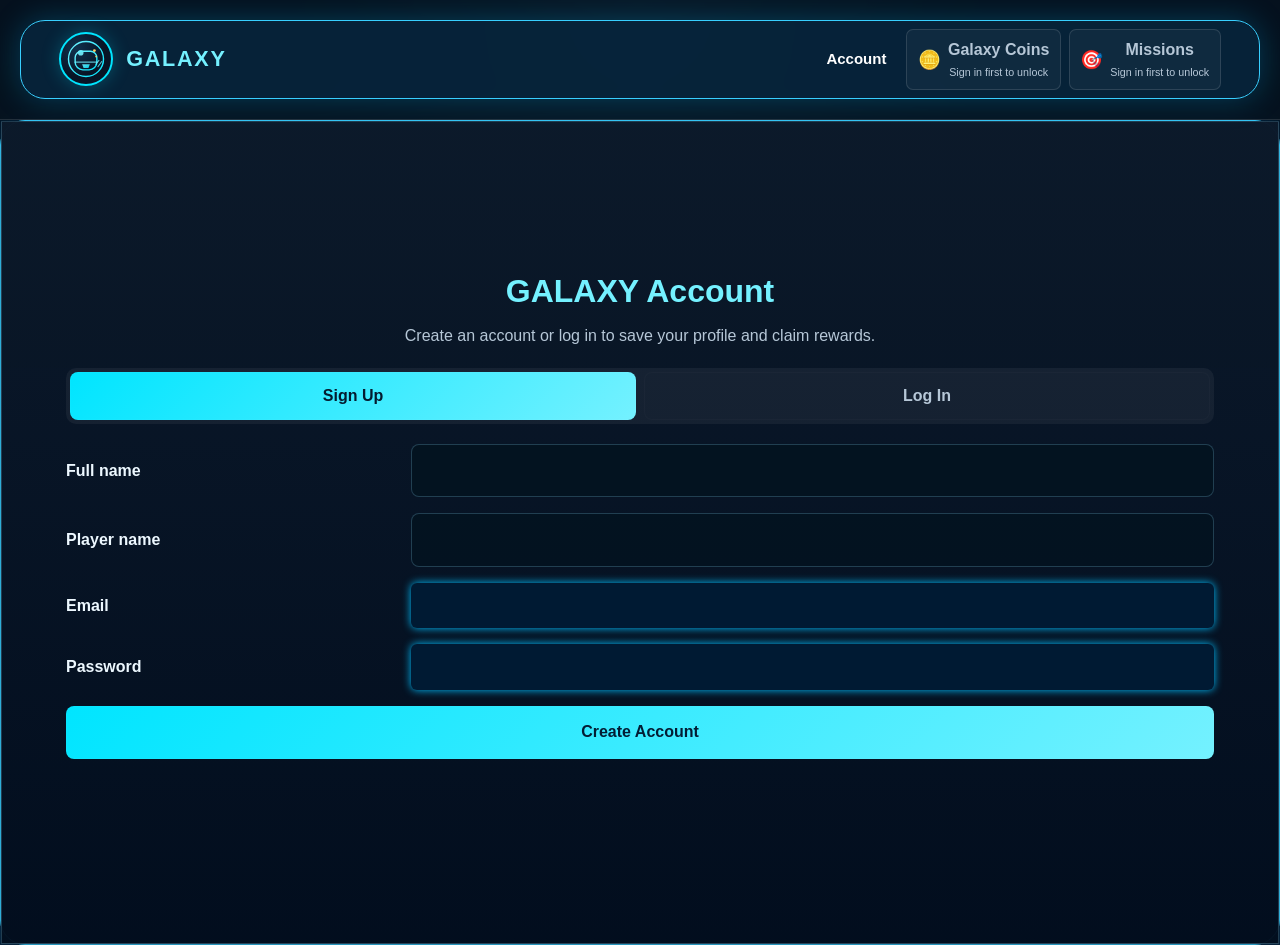
==== commit 9a1a9bbc: "Add files via upload" ====
--- a/index.html
+++ b/index.html
@@ -1,455 +1,1918 @@
-<!DOCTYPE html>
-<html lang="en">
-<head>
-    <meta charset="UTF-8">
-    <meta name="viewport" content="width=device-width, initial-scale=1.0, viewport-fit=cover">
-    <title>Game Launcher — Galaxy Gaming Hub</title>
-    <link rel="stylesheet" href="styles.css">
-    <style>
-        html, body { width: 100%; height: 100%; margin: 0; padding: 0; overflow-x: hidden; }
-
-        .launcher-hero {
-            text-align: center;
-            padding: 56px 0 24px;
-        }
-        .launcher-hero h1 {
-            font-size: clamp(1.8rem, 4vw, 3rem);
-            margin: 0 0 0.6rem;
-            color: var(--text);
-        }
-        .launcher-hero p {
-            color: var(--muted);
-            max-width: 560px;
-            margin: 0 auto 0.5rem;
-            font-size: 1rem;
-        }
-        .launcher-hero .note {
-            display: inline-block;
-            margin-top: 0.75rem;
-            padding: 0.5rem 1rem;
-            background: rgba(70,183,255,0.08);
-            border: 1px solid var(--line);
-            border-radius: 8px;
-            color: var(--muted);
-            font-size: 0.85rem;
-        }
-
-        .launcher-grid {
-            display: grid;
-            grid-template-columns: repeat(auto-fill, minmax(255px, 1fr));
-            gap: 1.25rem;
-            padding: 2rem 0 5rem;
-        }
-
-        .launcher-card {
-            background: rgba(255,255,255,0.03);
-            border: 1px solid var(--line);
-            border-radius: 18px;
-            padding: 1.4rem 1.2rem 1.2rem;
-            display: flex;
-            flex-direction: column;
-            align-items: center;
-            text-align: center;
-            gap: 0.7rem;
-            transition: transform 0.2s, box-shadow 0.2s;
-        }
-        .launcher-card:hover {
-            transform: translateY(-5px);
-            box-shadow: 0 14px 32px rgba(70,183,255,0.18);
-        }
-        .launcher-card img {
-            width: 86px;
-            height: 86px;
-            object-fit: cover;
-            border-radius: 16px;
-            border: 1px solid var(--line);
-            background: #081426;
-        }
-        .launcher-card .game-emoji {
-            font-size: 3rem;
-            line-height: 1;
-        }
-        .launcher-card h3 {
-            margin: 0;
-            color: var(--text);
-            font-size: 1.05rem;
-        }
-        .launcher-card p {
-            margin: 0;
-            color: var(--muted);
-            font-size: 0.86rem;
-            flex: 1;
-        }
-        .launcher-card .status-badge {
-            font-size: 0.75rem;
-            padding: 0.25rem 0.6rem;
-            border-radius: 999px;
-            font-weight: 700;
-        }
-        .status-badge.installed   { background: rgba(0,255,120,0.12); color: #00e676; border: 1px solid rgba(0,255,120,0.3); }
-        .status-badge.browser     { background: rgba(70,183,255,0.1);  color: var(--primary-2); border: 1px solid var(--line); }
-
-        .launch-actions {
-            display: flex;
-            gap: 0.55rem;
-            width: 100%;
-            flex-wrap: wrap;
-            justify-content: center;
-        }
-        .btn-launch {
-            flex: 1;
-            min-width: 110px;
-            padding: 0.65rem 0.8rem;
-            border: none;
-            border-radius: 10px;
-            background: linear-gradient(135deg, var(--primary), var(--primary-2));
-            color: #031015;
-            font-weight: 700;
-            font-size: 0.88rem;
-            cursor: pointer;
-            transition: box-shadow 0.2s;
-        }
-        .btn-launch:hover { box-shadow: 0 0 22px rgba(70,183,255,0.85), 0 6px 18px rgba(70,183,255,0.4); transform: translateY(-2px); }
-        .btn-launch { box-shadow: 0 0 12px rgba(70,183,255,0.45); transition: box-shadow 0.25s, transform 0.2s; }
-        .launcher-card { border-color: rgba(70,183,255,0.25); transition: transform 0.2s, box-shadow 0.25s, border-color 0.25s; }
-        .launcher-card:hover { border-color: rgba(70,183,255,0.65); box-shadow: 0 0 28px rgba(70,183,255,0.35), 0 14px 32px rgba(0,0,0,0.2); }
-        h1 { text-shadow: 0 0 18px rgba(70,183,255,0.4); }
-        .topbar { box-shadow: 0 0 24px rgba(70,183,255,0.2); border-bottom-color: rgba(70,183,255,0.45); }
-        .btn-download {
-            padding: 0.65rem 0.75rem;
-            border: 1px solid var(--line);
-            border-radius: 10px;
-            background: rgba(255,255,255,0.05);
-            color: var(--text);
-            font-weight: 700;
-            font-size: 0.88rem;
-            cursor: pointer;
-            text-decoration: none;
-            display: inline-flex;
-            align-items: center;
-            gap: 0.3rem;
-            transition: background 0.2s;
-            white-space: nowrap;
-        }
-        .btn-download:hover { background: rgba(255,255,255,0.12); color: var(--primary-2); }
-
-        /* Toast notification */
-        #launch-toast {
-            position: fixed;
-            bottom: 1.75rem;
-            left: 50%;
-            transform: translateX(-50%) translateY(90px);
-            background: rgba(10,20,36,0.97);
-            border: 1px solid var(--line);
-            border-radius: 12px;
-            padding: 0.9rem 1.6rem;
-            color: var(--primary-2);
-            font-weight: 700;
-            font-size: 0.95rem;
-            transition: transform 0.3s cubic-bezier(.175,.885,.32,1.275);
-            z-index: 999;
-            pointer-events: none;
-            box-shadow: 0 8px 24px rgba(0,0,0,0.4);
-        }
-        #launch-toast.show { transform: translateX(-50%) translateY(0); }
-
-        .back-link {
-            display: inline-flex;
-            align-items: center;
-            gap: 0.4rem;
-            color: var(--primary-2);
-            font-weight: 700;
-            font-size: 0.9rem;
-            margin-bottom: 1.2rem;
-        }
-        .back-link:hover { color: var(--primary); }
-
-        @media (max-width: 600px) {
-            .launcher-grid { grid-template-columns: 1fr 1fr; }
-        }
-        @media (max-width: 380px) {
-            .launcher-grid { grid-template-columns: 1fr; }
-        }
-    </style>
-</head>
-<body>
-    <!-- ── Top bar ── -->
-    <header class="topbar">
-        <div class="container nav">
-            <div class="brand">
-                <div class="brand-mark">
-                    <svg viewBox="0 0 120 120" xmlns="http://www.w3.org/2000/svg">
-                        <defs>
-                            <linearGradient id="g1" x1="0%" y1="0%" x2="100%" y2="100%">
-                                <stop offset="0%" stop-color="#74f1ff"/>
-                                <stop offset="100%" stop-color="#00e5ff"/>
-                            </linearGradient>
-                        </defs>
-                        <circle cx="60" cy="60" r="50" fill="none" stroke="url(#g1)" stroke-width="4"/>
-                        <circle cx="45" cy="42" r="8" fill="#74f1ff" opacity="0.9"/>
-                        <path d="M29 56c0-10 8-18 18-18h26c10 0 18 8 18 18v13c0 12-10 22-22 22H51c-12 0-22-10-22-22V56z"
-                              fill="none" stroke="url(#g1)" stroke-width="4" stroke-linecap="round"/>
-                        <path d="M36 51h48" stroke="url(#g1)" stroke-width="4" stroke-linecap="round"/>
-                        <path d="M49 75h22l-4 11H53l-4-11z" fill="url(#g1)" opacity="0.9"/>
-                        <path d="M29 69h62" stroke="#74f1ff" stroke-width="4" stroke-linecap="round" opacity="0.75"/>
-                    </svg>
-                </div>
-                <span>Galaxy</span>
-            </div>
-            <nav class="nav-links" aria-label="Launcher navigation">
-                <a href="Galaxy Gaming Hub.html">🏠 Hub</a>
-                <a href="Galaxy Gaming Hub.html#games">Games</a>
-                <a href="Galaxy Gaming Hub.html#missions">Missions</a>
-                <a href="Galaxy Gaming Hub.html#store">Store</a>
-            </nav>
-        </div>
-    </header>
-
-    <main>
-        <div class="container">
-            <section class="launcher-hero">
-                <a class="back-link" href="Galaxy Gaming Hub.html">← Back to Galaxy Hub</a>
-                <h1>🎮 Game Launcher</h1>
-                <p>Hit <strong>▶ Launch</strong> to open the game if it's installed on your PC or phone.<br>
-                   Hit <strong>⬇ Get It</strong> to go to the official download page.</p>
-                <span class="note">💡 Deep-link launch works if you have the game's client installed. If not, the official website opens automatically.</span>
-            </section>
-
-            <div class="launcher-grid" id="launcher-grid">
-                <!-- Cards built by JS below -->
-            </div>
-        </div>
-    </main>
-
-    <footer>
-        <div class="container">
-            <p>© 2026 Galaxy Gaming Hub. All rights reserved.</p>
-        </div>
-    </footer>
-
-    <!-- Toast -->
-    <div id="launch-toast" role="status" aria-live="polite"></div>
-
-    <script>
-    // ─────────────────────────────────────────────────────────────────────────
-    // GAME CATALOG
-    // deepLink  : custom URL scheme registered by the installed game client.
-    //             Works on PC (Windows) and mobile if the app is installed.
-    // site      : official website — opened in a new tab as fallback.
-    // download  : direct installer / download page.
-    // img       : local image file (from the workspace).
-    // emoji     : shown when no local image is available.
-    // ─────────────────────────────────────────────────────────────────────────
-    const GAMES = [
-        {
-            key: 'valorant',
-            name: 'Valorant',
-            img: 'valorant.png',
-            desc: '5v5 tactical shooter by Riot Games. Aim, strategize, win.',
-            deepLink: 'valorant://',          // opens Riot Client → Valorant
-            site: 'https://playvalorant.com/',
-            download: 'https://playvalorant.com/en-us/download/',
-        },
-        {
-            key: 'roblox',
-            name: 'Roblox',
-            img: 'roblox.png',
-            desc: 'Build, explore and play millions of user-created games.',
-            deepLink: 'roblox-player://0+launchmode:play',
-            site: 'https://www.roblox.com/',
-            download: 'https://www.roblox.com/download',
-        },
-        {
-            key: 'genshin',
-            name: 'Genshin Impact',
-            img: 'star rail.jpg',
-            desc: 'Open-world action RPG with elemental combat and rich story.',
-            deepLink: null,                   // no registered protocol on PC
-            site: 'https://genshin.hoyoverse.com/',
-            download: 'https://genshin.hoyoverse.com/en-us/download/',
-        },
-        {
-            key: 'starrail',
-            name: 'Honkai: Star Rail',
-            img: 'Honkai.png',
-            desc: 'Turn-based space RPG — explore the cosmos on the Astral Express.',
-            deepLink: null,
-            site: 'https://hsr.hoyoverse.com/',
-            download: 'https://hsr.hoyoverse.com/en-us/download/',
-        },
-        {
-            key: 'wuthering',
-            name: 'Wuthering Waves',
-            img: 'Wuwe.png',
-            desc: 'High-speed action RPG with fluid combat and open-world exploration.',
-            deepLink: null,
-            site: 'https://wutheringwaves.kurogames.com/',
-            download: 'https://wutheringwaves.kurogames.com/en/main',
-        },
-        {
-            key: 'zenless',
-            name: 'Zenless Zone Zero',
-            img: 'zenless.png',
-            desc: 'Urban action RPG set in a post-apocalyptic city full of anomalies.',
-            deepLink: null,
-            site: 'https://zenless.hoyoverse.com/',
-            download: 'https://zenless.hoyoverse.com/en-us/download/',
-        },
-        {
-            key: 'honkai3',
-            name: 'Honkai Impact 3rd',
-            emoji: '⚡',
-            desc: 'Fast-paced action game with stunning combat and anime-style story.',
-            deepLink: null,
-            site: 'https://honkaiimpact3.hoyoverse.com/',
-            download: 'https://honkaiimpact3.hoyoverse.com/en-us/download/',
-        },
-        {
-            key: 'mlbb',
-            name: 'Mobile Legends',
-            img: 'mobile legend.png',
-            desc: '5v5 MOBA — fast matches, 10-minute games, big plays.',
-            deepLink: 'mobilelegends://',     // works on Android/iOS with app installed
-            site: 'https://m.mobilelegends.com/',
-            download: 'https://www.mobilelegends.com/en/download',
-        },
-        {
-            key: 'minecraft',
-            emoji: '⛏️',
-            name: 'Minecraft',
-            desc: 'Build, survive and explore infinite procedurally generated worlds.',
-            deepLink: 'minecraft://',          // Minecraft Launcher protocol
-            site: 'https://www.minecraft.net/',
-            download: 'https://www.minecraft.net/en-us/download',
-        },
-        {
-            key: 'fortnite',
-            emoji: '🎯',
-            name: 'Fortnite',
-            desc: 'Battle royale — 100 players drop in, only one squad wins.',
-            deepLink: 'com.epicgames.fortnite://', // Epic Games launcher protocol
-            site: 'https://www.fortnite.com/',
-            download: 'https://www.epicgames.com/fortnite/en-US/download',
-        },
-        {
-            key: 'pubg',
-            emoji: '🪖',
-            name: 'PUBG',
-            desc: 'Squad up and fight to be the last team standing on the island.',
-            deepLink: 'steam://rungameid/578080', // Steam deep link for PUBG
-            site: 'https://pubg.com/',
-            download: 'https://store.steampowered.com/app/578080/PUBG/',
-        },
-        {
-            key: 'easportsfc',
-            emoji: '⚽',
-            name: 'EA Sports FC 25',
-            desc: 'The world\'s biggest football game — play Ultimate Team and Career Mode.',
-            deepLink: 'origin2://game/launch?offerIds=Origin.OFR.50.0003340', // EA App protocol
-            site: 'https://www.ea.com/games/ea-sports-fc',
-            download: 'https://www.ea.com/games/ea-sports-fc/ea-sports-fc-25/buy',
-        },
-    ];
-
-    // ─────────────────────────────────────────────────────────────────────────
-    // TOAST
-    // ─────────────────────────────────────────────────────────────────────────
-    const toastEl = document.getElementById('launch-toast');
-    let toastTimer;
-    function showToast(msg) {
-        toastEl.textContent = msg;
-        toastEl.classList.add('show');
-        clearTimeout(toastTimer);
-        toastTimer = setTimeout(() => toastEl.classList.remove('show'), 3800);
-    }
-
-    // ─────────────────────────────────────────────────────────────────────────
-    // LAUNCH LOGIC
-    // Strategy:
-    //  1. If the game has a deep link, try opening it via a hidden <iframe>
-    //     (avoids navigating away from this page).
-    //  2. After 2 s, if the page is still visible the game probably isn't
-    //     installed — open the official website as fallback.
-    //  3. If no deep link, go straight to the official site.
-    // ─────────────────────────────────────────────────────────────────────────
-    function launchGame(game) {
-        if (game.deepLink) {
-            showToast(`🚀 Launching ${game.name}… (game must be installed)`);
-
-            // hidden iframe trick — won't throw an error if protocol unknown
-            const frame = document.createElement('iframe');
-            frame.style.cssText = 'position:absolute;width:1px;height:1px;opacity:0;border:0';
-            document.body.appendChild(frame);
-            try { frame.contentWindow.location.href = game.deepLink; } catch (_) {}
-
-            // Fallback: open official site in new tab after 2 s if still here
-            const fallbackTimer = setTimeout(() => {
-                if (!document.hidden) {
-                    showToast(`⚠️ ${game.name} not found locally — opening the website instead.`);
-                    window.open(game.site, '_blank', 'noopener,noreferrer');
-                }
-                frame.remove();
-            }, 2000);
-
-            // If page went to background (game opened), cancel fallback
-            document.addEventListener('visibilitychange', function handler() {
-                if (document.hidden) {
-                    clearTimeout(fallbackTimer);
-                    frame.remove();
-                    document.removeEventListener('visibilitychange', handler);
-                }
-            });
-
-        } else {
-            // No registered protocol — go straight to official site
-            showToast(`🌐 Opening ${game.name} on the web…`);
-            window.open(game.site, '_blank', 'noopener,noreferrer');
-        }
-    }
-
-    // ─────────────────────────────────────────────────────────────────────────
-    // BUILD CARDS
-    // ─────────────────────────────────────────────────────────────────────────
-    const grid = document.getElementById('launcher-grid');
-
-    GAMES.forEach(game => {
-        const card = document.createElement('article');
-        card.className = 'launcher-card';
-
-        // Thumbnail — local image with emoji fallback
-        let thumbHTML;
-        if (game.img) {
-            thumbHTML = `
-                <img src="${game.img}" alt="${game.name}"
-                     onerror="this.style.display='none';document.getElementById('em-${game.key}').style.display='block'">
-                <span class="game-emoji" id="em-${game.key}" style="display:none">${game.emoji || '🎮'}</span>`;
-        } else {
-            thumbHTML = `<span class="game-emoji">${game.emoji || '🎮'}</span>`;
-        }
-
-        // Status badge
-        const badgeHTML = game.deepLink
-            ? `<span class="status-badge installed">⚡ Launcher supported</span>`
-            : `<span class="status-badge browser">🌐 Opens in browser</span>`;
-
-        card.innerHTML = `
-            ${thumbHTML}
-            <h3>${game.name}</h3>
-            <p>${game.desc}</p>
-            ${badgeHTML}
-            <div class="launch-actions">
-                <button class="btn-launch" aria-label="Launch ${game.name}">▶ Launch</button>
-                <a class="btn-download"
-                   href="${game.download}"
-                   target="_blank"
-                   rel="noopener noreferrer"
-                   aria-label="Download ${game.name}">⬇ Get It</a>
-            </div>
-        `;
-
-        card.querySelector('.btn-launch').addEventListener('click', () => launchGame(game));
-        grid.appendChild(card);
-    });
-    </script>
-</body>
-</html>
+<!DOCTYPE html>
+<html lang="en">
+     <link rel="stylesheet" href="styles.css">
+<head>
+    <meta charset="UTF-8">
+    <meta name="viewport" content="width=device-width, initial-scale=1.0">
+    <title>Galaxy Gaming Hub</title>
+    <link rel="stylesheet" href="styles.css">
+    <link rel="icon" href="galaxy-logo.PNG" type="image/png">
+    <!-- Previous inline stylesheet retained for reference during the CSS split.
+    <style>
+         <script src="script.js" defer></script>
+        :root {
+            --bg: #07131f;
+            --bg-2: #0f1f2d;
+            --panel: rgba(16, 28, 42, 0.9);
+            --primary: #00e5ff;
+            --primary-2: #74f1ff;
+            --text: #edf7ff;
+            --muted: #b6c7d7;
+            --line: rgba(255,255,255,0.12);
+        }
+            <div id="product-list"></div>
+            <link rel="stylesheet" href="style.css">
+<script src="fullscreen.js"></script>
+
+
+
+        * { box-sizing: border-box; }
+         body {
+            margin: 0;
+            font-family: Arial, Helvetica, sans-serif;
+            background:
+                radial-gradient(circle at top, rgba(0, 229, 255, 0.12), transparent 35%),
+                linear-gradient(180deg, var(--bg), var(--bg-2));
+            color: var(--text);
+            line-height: 1.6;
+        }
+
+        a { text-decoration: none; }
+
+        .container {
+            width: min(1100px, 92%);
+            margin: 0 auto;
+        }
+
+        .topbar {
+            position: sticky;
+            top: 0;
+            z-index: 100;
+            background: rgba(7, 19, 31, 0.85);
+            backdrop-filter: blur(10px);
+            border-bottom: 1px solid var(--line);
+        }
+
+        .nav {
+            display: flex;
+            justify-content: space-between;
+            align-items: center;
+            min-height: 76px;
+        }
+
+        .brand {
+            display: flex;
+            align-items: center;
+            gap: 0.8rem;
+            font-size: 1.35rem;
+            font-weight: 700;
+            color: var(--primary-2);
+            letter-spacing: 0.08em;
+            text-transform: uppercase;
+        }
+
+        .brand-mark {
+            width: 54px;
+            height: 54px;
+            border-radius: 50%;
+            display: flex;
+            align-items: center;
+            justify-content: center;
+            background: radial-gradient(circle at 30% 30%, #10314d, #081426 55%);
+            border: 2px solid var(--primary);
+            box-shadow: 0 0 18px rgba(0, 229, 255, 0.25);
+        }
+
+        .brand-mark svg {
+            width: 42px;
+            height: 42px;
+            display: block;
+        }
+
+        .nav-links {
+            display: flex;
+            gap: 1.5rem;
+            flex-wrap: wrap;
+        }
+
+        .nav-links a {
+            color: var(--text);
+            font-weight: 600;
+        }
+
+        .nav-links a:hover { color: var(--primary); }
+
+        .hero {
+            padding: 90px 0 60px;
+        }
+
+        .hero-grid {
+            display: grid;
+            grid-template-columns: 1fr;
+            gap: 2.2rem;
+            align-items: center;
+        }
+
+        .eyebrow {
+            color: var(--primary);
+            text-transform: uppercase;
+            letter-spacing: 0.22em;
+            font-weight: 700;
+            font-size: 0.76rem;
+            margin-bottom: 0.8rem;
+        }
+
+        h1 {
+            margin: 0 0 1rem;
+            font-size: clamp(2.6rem, 5vw, 4.5rem);
+            line-height: 1.05;
+            color: var(--text);
+        }
+
+        .hero p {
+            color: var(--muted);
+            font-size: 1.1rem;
+            max-width: 650px;
+        }
+
+        .actions {
+            display: flex;
+            gap: 1rem;
+            flex-wrap: wrap;
+            margin-top: 1.6rem;
+        }
+
+        .btn {
+            display: inline-block;
+            padding: 0.9rem 1.6rem;
+            border-radius: 12px;
+            font-weight: 700;
+        }
+
+        .btn.primary {
+            background: linear-gradient(135deg, var(--primary), var(--primary-2));
+            color: #031015;
+        }
+
+        .btn.secondary {
+            border: 1px solid var(--line);
+            color: var(--text);
+            background: rgba(255,255,255,0.02);
+        }
+
+        .hero-card {
+            padding: 2rem;
+            background: linear-gradient(180deg, rgba(18, 30, 45, 0.95), rgba(8, 19, 28, 0.9));
+            border: 1px solid var(--line);
+            border-radius: 22px;
+            box-shadow: 0 20px 40px rgba(0,0,0,0.28);
+        }
+
+        .hero-card h3 {
+            margin-top: 0;
+            margin-bottom: 1rem;
+            color: var(--primary);
+            font-size: 1.5rem;
+        }
+
+        .hero-card ul {
+            margin: 0;
+            padding-left: 1.2rem;
+            color: var(--muted);
+        }
+
+        .section {
+            padding: 90px 0;
+        }
+
+        .section.alt {
+            background: rgba(255,255,255,0.02);
+            border-top: 1px solid var(--line);
+            border-bottom: 1px solid var(--line);
+        }
+
+        h2 {
+            margin-top: 0;
+            margin-bottom: 1.5rem;
+            color: var(--primary);
+            font-size: clamp(2rem, 4vw, 2.8rem);
+        }
+
+        .about-box,
+        .contact-box {
+            background: rgba(255,255,255,0.02);
+            border: 1px solid var(--line);
+            border-radius: 20px;
+            padding: 2rem;
+        }
+
+        .info-box {
+            background: rgba(255,255,255,0.03);
+            border: 1px solid var(--line);
+            border-left: 4px solid var(--primary);
+            border-radius: 16px;
+            padding: 1.5rem 1.25rem;
+            margin-top: 1.25rem;
+            box-shadow: 0 18px 35px rgba(0,0,0,0.12);
+        }
+
+        .info-box p {
+            margin: 0 0 1rem;
+            color: var(--muted);
+            font-size: 1.05rem;
+        }
+
+        .info-box p:last-child {
+            margin-bottom: 0;
+        }
+
+        .about-box p,
+        .contact-box p {
+            margin: 0;
+            color: var(--muted);
+            font-size: 1.05rem;
+        }
+
+        .feature-grid {
+            display: grid;
+            grid-template-columns: repeat(3, minmax(0, 1fr));
+            gap: 1.5rem;
+        }
+
+        .card {
+            background: var(--panel);
+            border: 1px solid var(--line);
+            border-radius: 18px;
+            padding: 1.5rem;
+            box-shadow: 0 18px 35px rgba(0,0,0,0.15);
+        }
+
+        .card .icon {
+            font-size: 2.3rem;
+            display: inline-block;
+            margin-bottom: 0.5rem;
+        }
+
+        .card h3 {
+            margin: 0.7rem 0 0.5rem;
+            font-size: 1.35rem;
+            color: var(--text);
+        }
+
+        .card p {
+            margin: 0;
+            color: var(--muted);
+        }
+
+        .game-grid {
+            display: grid;
+            grid-template-columns: repeat(5, minmax(0, 1fr));
+            gap: 1rem;
+        }
+
+        .game-card {
+            background: rgba(255,255,255,0.02);
+            border: 1px solid var(--line);
+            border-radius: 18px;
+            padding: 1.4rem 1rem;
+            text-align: center;
+            box-shadow: 0 18px 30px rgba(0,0,0,0.12);
+        }
+
+        .game-card .icon {
+            font-size: 2rem;
+            display: block;
+            margin-bottom: 0.5rem;
+        }
+
+        .game-card h3 {
+            margin: 0;
+            color: var(--text);
+            font-size: 1.1rem;
+        }
+
+        .game-link {
+            display: inline-block;
+            margin-top: 0.9rem;
+            padding: 0.55rem 0.8rem;
+            border: 1px solid var(--primary);
+            border-radius: 8px;
+            color: var(--primary-2);
+            font-size: 0.9rem;
+            font-weight: 700;
+        }
+
+        .game-link:hover,
+        .game-link:focus-visible {
+            background: var(--primary);
+            color: #031015;
+        }
+
+        .creative-section {
+            padding: 90px 0;
+            background: rgba(255,255,255,0.02);
+            border-top: 1px solid var(--line);
+            border-bottom: 1px solid var(--line);
+        }
+
+        .creative-grid {
+            display: grid;
+            grid-template-columns: repeat(2, minmax(0, 1fr));
+            gap: 1.5rem;
+        }
+
+        .creative-card {
+            background: linear-gradient(180deg, rgba(8, 20, 38, 0.92), rgba(10, 25, 35, 0.92));
+            border: 1px solid var(--line);
+            border-radius: 18px;
+            padding: 1.75rem;
+            box-shadow: 0 18px 35px rgba(0,0,0,0.15);
+        }
+
+        .creative-card .icon {
+            font-size: 2.4rem;
+            display: inline-block;
+            margin-bottom: 0.75rem;
+        }
+
+        .creative-card h3 {
+            margin: 0 0 0.7rem;
+            color: #FFFFFF;
+            font-size: 1.4rem;
+        }
+
+        .creative-card p {
+            margin: 0;
+            color: var(--muted);
+            line-height: 1.7;
+        }
+
+        .app-links {
+            display: flex;
+            flex-wrap: wrap;
+            gap: 0.6rem;
+            margin-top: 1.1rem;
+        }
+
+        .app-link {
+            display: inline-block;
+            padding: 0.55rem 0.75rem;
+            border: 1px solid var(--primary);
+            border-radius: 8px;
+            color: var(--primary-2);
+            font-size: 0.9rem;
+            font-weight: 700;
+        }
+
+        .app-link:hover,
+        .app-link:focus-visible {
+            background: var(--primary);
+            color: #031015;
+        }
+
+        .service-section {
+            padding: 20px;
+            margin: 20px 0;
+        }
+
+        .service-section .service-box {
+            background-color: #081426;
+            padding: 15px;
+            margin: 10px 0;
+            border-radius: 10px;
+            border: 1px solid var(--line);
+        }
+
+        .service-section h2 {
+            color: #00AEEF;
+            text-align: center;
+            margin-bottom: 1rem;
+        }
+
+        .service-section h3 {
+            color: #FFFFFF;
+            margin-top: 0;
+        }
+
+        .signup-section {
+            padding: 32px 0 72px;
+            background: rgba(255,255,255,0.02);
+            border-top: 1px solid var(--line);
+            border-bottom: 1px solid var(--line);
+        }
+
+        .signup-box {
+            background: linear-gradient(180deg, rgba(18, 30, 45, 0.98), rgba(8, 19, 28, 0.96));
+            border: 1px solid var(--line);
+            border-radius: 16px;
+            padding: 2rem;
+            max-width: 520px;
+            margin: 0 auto;
+            box-shadow: 0 18px 35px rgba(0,0,0,0.24);
+        }
+
+        .signup-box h2 {
+            color: var(--primary);
+            text-align: center;
+            margin: 0 0 0.35rem;
+        }
+
+        .auth-intro {
+            margin: 0 0 1.25rem;
+            color: var(--muted);
+            text-align: center;
+        }
+
+        .auth-tabs {
+            display: grid;
+            grid-template-columns: 1fr 1fr;
+            gap: 0.5rem;
+            margin-bottom: 1.25rem;
+            padding: 0.25rem;
+            background: rgba(255,255,255,0.05);
+            border-radius: 10px;
+        }
+
+        .auth-tab {
+            border: 1px solid rgba(140, 224, 255, 0.28);
+            border-radius: 8px;
+            padding: 0.7rem;
+            background: rgba(8, 18, 30, 0.95);
+            color: var(--text);
+            font: inherit;
+            font-weight: 700;
+            cursor: pointer;
+            transition: background 0.2s ease, border-color 0.2s ease, box-shadow 0.2s ease, color 0.2s ease;
+        }
+
+        .auth-tab.active {
+            background: rgba(8, 18, 30, 0.95);
+            border-color: rgba(70, 183, 255, 0.72);
+            color: var(--text);
+        }
+
+        .auth-tab:hover,
+        .auth-tab:focus-visible,
+        .auth-tab.active:hover,
+        .auth-tab.active:focus-visible {
+            background: linear-gradient(135deg, var(--primary), var(--primary-2));
+            border-color: var(--primary-2);
+            color: #031015;
+            box-shadow: 0 0 18px rgba(70, 183, 255, 0.5);
+            outline: none;
+        }
+
+        .signup-box form {
+            display: grid;
+            gap: 0.8rem;
+        }
+
+        .auth-panel[hidden] {
+            display: none;
+        }
+
+        .protected-section {
+            display: none;
+        }
+
+        body.auth-locked .hero,
+        body.auth-locked footer {
+            display: none;
+        }
+
+        body.auth-locked .nav-links a:not([href="#account"]) {
+            display: none;
+        }
+
+        body.auth-locked #highlights-drawer-open {
+            display: none;
+        }
+
+        body.authenticated .protected-section {
+            display: block;
+        }
+
+        .auth-status {
+            min-height: 1.5rem;
+            margin: 1rem 0 0;
+            color: var(--primary-2);
+            font-weight: 700;
+            text-align: center;
+        }
+
+        .signup-box input,
+        .signup-box textarea {
+            width: 100%;
+            margin-top: 0.35rem;
+            padding: 0.8rem 0.9rem;
+            border: 1px solid rgba(255,255,255,0.2);
+            border-radius: 8px;
+            background: #081426;
+            color: var(--text);
+            font: inherit;
+        }
+
+        .signup-box input:focus,
+        .signup-box textarea:focus {
+            outline: 2px solid var(--primary);
+            outline-offset: 1px;
+        }
+
+        .signup-box textarea {
+            width: 80%;
+            max-width: 500px;
+            min-height: 120px;
+            padding: 10px;
+            border-radius: 10px;
+            border: 2px solid #00AEEF;
+            background-color: #081426;
+            color: white;
+            font-size: 16px;
+            resize: vertical;
+        }
+
+        .signup-box label {
+            color: var(--text);
+            font-weight: 700;
+        }
+
+        .signup-box button[type="submit"] {
+            background: rgba(8, 18, 30, 0.95);
+            color: var(--text);
+            border: 1px solid rgba(140, 224, 255, 0.28);
+            padding: 0.85rem 1.2rem;
+            border-radius: 8px;
+            font: inherit;
+            font-weight: 700;
+            cursor: pointer;
+            transition: background 0.2s ease, border-color 0.2s ease, box-shadow 0.2s ease, color 0.2s ease;
+        }
+
+        .signup-box button[type="submit"]:hover,
+        .signup-box button[type="submit"]:focus-visible {
+            background: linear-gradient(135deg, var(--primary), var(--primary-2));
+            border-color: var(--primary-2);
+            color: #031015;
+            box-shadow: 0 0 18px rgba(70, 183, 255, 0.5);
+            outline: none;
+        }
+
+        #newsletter {
+            width: min(700px, 92%);
+            background-color: #081426;
+            color: white;
+            text-align: center;
+            padding: 20px;
+            border-radius: 10px;
+            margin: 20px auto;
+        }
+
+        #newsletter h2 {
+            color: #00AEEF;
+        }
+
+        #newsletter p {
+            color: var(--muted);
+        }
+
+        #newsletter form {
+            display: flex;
+            gap: 0.8rem;
+            justify-content: center;
+            margin-top: 1.25rem;
+        }
+
+        #newsletter input {
+            width: 300px;
+            padding: 10px;
+            border: 2px solid #00AEEF;
+            border-radius: 5px;
+            background: #ffffff;
+            color: #081426;
+            font-size: 16px;
+        }
+
+        #newsletter button {
+            background-color: #00AEEF;
+            color: white;
+            border: none;
+            padding: 10px 20px;
+            margin-left: 10px;
+            border-radius: 5px;
+            cursor: pointer;
+        }
+
+        #newsletter button:hover {
+            background-color: #0077CC;
+        }
+
+        .form-status {
+            min-height: 1.5rem;
+            margin: 0.8rem 0 0;
+            color: var(--primary-2);
+            font-weight: 700;
+        }
+
+        @media (max-width: 480px) {
+            #newsletter form {
+                flex-direction: column;
+            }
+        }
+
+        #videos {
+            text-align: center;
+            padding: 20px;
+        }
+
+        #videos h2 {
+            color: #00AEEF;
+        }
+
+        #videos video {
+            margin: 10px;
+            border-radius: 10px;
+            border: 2px solid #00AEEF;
+        }
+
+        .video-grid {
+            display: flex;
+            justify-content: center;
+            gap: 1.5rem;
+            flex-wrap: wrap;
+        }
+
+        .video-grid video {
+            width: 300px;
+            border-radius: 10px;
+            border: 2px solid #00AEEF;
+            background: #081426;
+            box-shadow: 0 18px 35px rgba(0,0,0,0.15);
+        }
+        
+        .stat strong {
+            display: block;
+            font-size: 1.5rem;
+            color: var(--primary-2);
+        }
+
+        .stat span {
+            color: var(--muted);
+            font-size: 0.95rem;
+        }
+
+        .contact-info {
+            display: grid;
+            gap: 0.9rem;
+        }
+
+        .contact-item {
+            padding: 1rem 1.1rem;
+            background: rgba(255,255,255,0.02);
+            border: 1px solid var(--line);
+            border-radius: 12px;
+        }
+
+        .contact-item strong {
+            display: block;
+            margin-bottom: 0.25rem;
+            color: var(--primary-2);
+        }
+
+        .contact-form {
+            display: grid;
+            gap: 0.9rem;
+        }
+
+        .contact-form input,
+        .contact-form textarea {
+            width: 100%;
+            padding: 10px;
+            border-radius: 10px;
+            border: 2px solid #00AEEF;
+            background-color: #081426;
+            color: white;
+            font-size: 16px;
+            font-family: inherit;
+        }
+
+        .contact-form textarea {
+            min-height: 120px;
+            resize: vertical;
+        }
+
+        .contact-form input::placeholder,
+        .contact-form textarea::placeholder {
+            color: #b6c7d7;
+        }
+
+        .contact-form button {
+            border: 0;
+            cursor: pointer;
+            background: linear-gradient(135deg, var(--primary), var(--primary-2));
+            color: #06131b;
+            padding: 0.9rem 1.5rem;
+            border-radius: 12px;
+            font-weight: 700;
+            font-size: 1rem;
+        }
+
+        .contact-form button:hover {
+            box-shadow: 0 14px 30px rgba(0, 229, 255, 0.25);
+        }
+
+        .chat-box {
+            min-height: 150px;
+            max-height: 260px;
+            overflow-y: auto;
+            margin-bottom: 1rem;
+            padding: 1rem;
+            background: #081426;
+            border: 1px solid var(--line);
+            border-radius: 14px;
+        }
+
+        .chat-box p {
+            margin: 0 0 0.8rem;
+            color: var(--muted);
+        }
+
+        .chat-box p:last-child {
+            margin-bottom: 0;
+        }
+
+        .chat-box strong {
+            color: var(--primary-2);
+        }
+
+        .chat-form {
+            display: flex;
+            gap: 0.7rem;
+        }
+
+        .chat-form input {
+            flex: 1;
+            min-width: 0;
+            padding: 0.85rem 1rem;
+            border: 2px solid #00AEEF;
+            border-radius: 10px;
+            background: #081426;
+            color: white;
+            font-size: 1rem;
+        }
+
+        .chat-form input::placeholder {
+            color: var(--muted);
+        }
+
+        .chat-form button {
+            border: 0;
+            border-radius: 10px;
+            padding: 0.85rem 1.2rem;
+            background: linear-gradient(135deg, var(--primary), var(--primary-2));
+            color: #06131b;
+            font-weight: 700;
+            cursor: pointer;
+        }
+
+        @media (max-width: 480px) {
+            .chat-form {
+                flex-direction: column;
+            }
+        }
+
+        #chat {
+            width: min(400px, 92%);
+            margin: 20px auto;
+            text-align: center;
+        }
+
+        #chat .chat-box {
+            height: 200px;
+            background-color: #081426;
+            color: white;
+            border: 2px solid #00AEEF;
+            border-radius: 10px;
+            padding: 10px;
+            margin-bottom: 10px;
+            overflow-y: auto;
+        }
+
+        #chat input {
+            width: 70%;
+            flex: none;
+            padding: 10px;
+            border-radius: 5px;
+        }
+
+        #chat button {
+            padding: 10px 15px;
+            background-color: #00AEEF;
+            color: white;
+            border: none;
+            border-radius: 5px;
+        }
+
+        .cta {
+            display: inline-block;
+            margin-top: 1.2rem;
+            background: linear-gradient(135deg, var(--primary), var(--primary-2));
+            color: #06131b;
+            padding: 0.9rem 1.5rem;
+            border-radius: 12px;
+            font-weight: 700;
+        }
+
+        footer {
+            padding: 26px 0 45px;
+            text-align: center;
+            color: var(--muted);
+            border-top: 1px solid var(--line);
+        }
+
+        @media (max-width: 760px) {
+            .hero-grid,
+            .feature-grid,
+            .menu-grid,
+            .contact-grid,
+            .stats,
+            .nav {
+                display: block;
+                text-align: center;
+                padding: 1rem 0;
+            }
+
+            .nav-links {
+                justify-content: center;
+                padding-top: 0.6rem;
+            }
+        }
+    </style>
+    -->
+</head>
+<body class="auth-locked">
+    <header class="topbar">
+        <div class="container nav">
+            <a class="brand" href="#home" aria-label="Galaxy Gaming Hub home">
+                <div class="brand-mark">
+                    <svg viewBox="0 0 120 120" xmlns="http://www.w3.org/2000/svg" role="img" aria-label="Galaxy logo icon">
+                        <defs>
+                            <linearGradient id="g1" x1="0%" y1="0%" x2="100%" y2="100%">
+                                <stop offset="0%" stop-color="#74f1ff"/>
+                                <stop offset="100%" stop-color="#00e5ff"/>
+                            </linearGradient>
+                        </defs>
+                        <circle cx="60" cy="60" r="50" fill="none" stroke="url(#g1)" stroke-width="4"/>
+                        <circle cx="45" cy="42" r="8" fill="#74f1ff" opacity="0.9"/>
+                        <path d="M29 56c0-10 8-18 18-18h26c10 0 18 8 18 18v13c0 12-10 22-22 22H51c-12 0-22-10-22-22V56z" fill="none" stroke="url(#g1)" stroke-width="4" stroke-linecap="round"/>
+                        <path d="M36 51h48" stroke="url(#g1)" stroke-width="4" stroke-linecap="round"/>
+                        <path d="M49 75h22l-4 11H53l-4-11z" fill="url(#g1)" opacity="0.9"/>
+                        <path d="M29 69h62" stroke="#74f1ff" stroke-width="4" stroke-linecap="round" opacity="0.75"/>
+                        <circle cx="84" cy="36" r="4" fill="#ffd166"/>
+                        <circle cx="89" cy="53" r="3" fill="#ffd166" opacity="0.8"/>
+                        <path d="M88 75l9-11M94 82l11-15" stroke="#74f1ff" stroke-width="3" stroke-linecap="round" opacity="0.8"/>
+                    </svg>
+                </div>
+                <span>Galaxy</span>
+            </a>
+            <nav class="nav-links" aria-label="Main navigation">
+                <a href="#about">About</a>
+                <a href="#services">Services</a>
+                <a href="#games">Games</a>
+                <a href="#avatar">Avatar</a>
+                <a href="#merchandise">Store</a>
+                <a href="#editing">Editor &amp; Animation</a>
+                <a href="#events">Events</a>
+                <a href="#account">Account</a>
+                <button class="logout-button" id="logout-button" type="button">Log Out</button>
+            </nav>
+
+            <div class="header-shortcuts" aria-label="Galaxy quick access">
+                <a class="header-shortcut" href="#account" data-target="#store" aria-disabled="true">
+                    <span class="header-shortcut-icon" aria-hidden="true">🪙</span>
+                    <span class="header-shortcut-copy">
+                        <strong>Galaxy Coins</strong>
+                        <small class="header-shortcut-status">Sign in first to unlock</small>
+                    </span>
+                    <strong class="header-shortcut-balance" id="coin-balance" hidden>250</strong>
+                </a>
+                <a class="header-shortcut" href="#account" data-target="#missions" aria-disabled="true">
+                    <span class="header-shortcut-icon" aria-hidden="true">🎯</span>
+                    <span class="header-shortcut-copy">
+                        <strong>Missions</strong>
+                        <small class="header-shortcut-status">Sign in first to unlock</small>
+                    </span>
+                </a>
+            </div>
+        </div>
+    </header>
+     <button id="highlights-drawer-open" class="highlights-edge-open" type="button" aria-label="Open Highlights" aria-haspopup="dialog" aria-expanded="false" aria-controls="highlights-drawer"><span aria-hidden="true">★</span> Highlights</button>
+
+    <main>
+        <section id="home" class="hero">
+            <div class="container hero-grid">
+                <div>
+                    <div class="eyebrow">Gaming lounge and Hub</div>
+                    <h1>Level up with comfort and fun with 
+                     your friends and families and meet other players.</h1>
+                    <p>Welcome to Galaxy Gaming Hub,spend your time playing games in a modern and friendly atmosphere with friends or family.</p>
+                    <img class="hero-image" src="https://images.unsplash.com/photo-1542751371-adc38448a05e?auto=format&amp;fit=crop&amp;w=1400&amp;q=85" alt="Gaming setup with colorful lighting" fetchpriority="high">
+                </div>
+
+            </div>
+        </section>
+        <section id="community" class="section alt community-section">
+            <div class="container community-layout">
+                <dialog id="highlights-drawer" class="community-feed highlights-drawer" aria-labelledby="community-highlights-title">
+                    <div class="community-feed-heading">
+                        <div>
+                            <p class="community-kicker">FROM THE PLAYERS</p>
+                            <h2 id="community-highlights-title">Community Highlights</h2>
+                        </div>
+                        <div class="community-feed-actions">
+                            <button id="highlights-drawer-close" class="community-panel-toggle highlights-drawer-close" type="button" autofocus>Close highlights</button>
+                            <button id="community-panel-toggle" class="community-panel-toggle" type="button" aria-controls="community-post-panel" aria-expanded="true">Hide upload panel</button>
+                            <label class="highlight-filter-label" for="highlight-filter">Game</label>
+                            <select id="highlight-filter">
+                                <option value="all">All games</option>
+                                <option>Fortnite</option><option>Valorant</option><option>Minecraft</option>
+                                <option>PUBG</option><option>EA SPORTS FC</option><option>Genshin Impact</option>
+                                <option>Wuthering Waves</option><option>Honkai Impact 3rd</option>
+                                <option>Honkai: Star Rail</option><option>Zenless Zone Zero</option><option>Other</option>
+                            </select>
+                        </div>
+                    </div>
+                    <aside class="community-post-panel" id="community-post-panel">
+                        <p class="community-kicker">COMMUNITY</p>
+                        <h2>Post a highlight</h2>
+                        <form id="highlight-form">
+                            <label for="highlight-player">Gamer name</label>
+                            <input id="highlight-player" type="text" maxlength="24" autocomplete="nickname" required>
+                            <label for="highlight-game">Game</label>
+                            <select id="highlight-game" required>
+                                <option>Fortnite</option>
+                                <option>Valorant</option>                                <option>Minecraft</option>
+                                <option>PUBG</option>
+                                <option>EA SPORTS FC</option>
+                                <option>Genshin Impact</option>
+                                <option>Wuthering Waves</option>
+                                <option>Honkai Impact 3rd</option>
+                                <option>Honkai: Star Rail</option>
+                                <option>Zenless Zone Zero</option>
+                                <option>Other</option>
+                            </select>
+                            <label for="highlight-title">Highlight title</label>
+                            <input id="highlight-title" type="text" maxlength="80" required>
+                            <label for="highlight-description">What happened?</label>
+                            <textarea id="highlight-description" maxlength="500" rows="4" required></textarea>
+                            <label for="highlight-link">Highlight video URL (direct video, YouTube, or Vimeo)</label>
+                            <input id="highlight-link" type="url" placeholder="https://...">
+                            <label for="highlight-video-file">Or upload a video (MP4, WebM, or Ogg; up to 50 MB)</label>
+                            <input id="highlight-video-file" type="file" accept="video/mp4,video/webm,video/ogg,.mp4,.webm,.ogg,.m4v">
+                            <button type="submit">Share highlight</button>
+                        </form>
+                        <p class="community-note">Highlights save in this browser. Friends and messages are in the bottom drawer.</p>
+                        <p id="highlight-status" role="status" aria-live="polite"></p>
+                    </aside>
+                    <p id="highlight-empty" class="highlight-empty">No highlights posted yet.</p>
+                    <div id="highlight-feed" class="highlight-feed" aria-live="polite"></div>
+                </dialog>
+                <button id="community-drawer-open" class="community-drawer-open" type="button" aria-label="Open Friends and Messages" aria-haspopup="dialog" aria-expanded="false" aria-controls="community-drawer"><span aria-hidden="true">☷</span> Friends &amp; Messages</button>
+                <dialog id="community-drawer" class="community-bottom-drawer" aria-labelledby="community-drawer-title">
+                    <div class="community-drawer-heading">
+                        <div>
+                            <p class="community-kicker">COMMUNITY</p>
+                            <h2 id="community-drawer-title">Friends &amp; Messages</h2>
+                        </div>
+                        <button id="community-drawer-close" class="community-panel-toggle" type="button" autofocus>Close</button>
+                    </div>
+                    <div class="community-drawer-content">
+                        <section class="community-friends" aria-labelledby="community-friends-heading">
+                            <h3 id="community-friends-heading">Friends <span id="community-friend-count">0</span></h3>
+                            <p id="community-friends-empty">No friends added yet. Add someone from a highlight.</p>
+                            <ul id="community-friend-list"></ul>
+                        </section>
+                        <section class="community-inbox" aria-labelledby="community-inbox-heading">
+                            <h3 id="community-inbox-heading">Messages</h3>
+                            <label for="community-message-to">Conversation</label>
+                            <select id="community-message-to">
+                                <option value="">Choose a friend</option>
+                            </select>
+                            <p id="community-message-empty">Choose a friend to view messages.</p>
+                            <div id="community-message-history" aria-live="polite"></div>
+                            <form id="community-message-form" class="direct-message-form">
+                                <label for="community-message-input">Write a message</label>
+                                <textarea id="community-message-input" maxlength="500" rows="3" required></textarea>
+                                <button type="submit">Save message</button>
+                            </form>
+                            <p id="community-message-status" class="direct-message-status" role="status" aria-live="polite">Messages save in this browser and are not delivered to other gamers.</p>
+                        </section>
+                    </div>
+                </dialog>
+            </div>
+        </section>
+                <section id="account" class="section account-section">
+                        <div class="container">
+                                <div class="signup-box">
+                                        <h2>GALAXY Account</h2>
+                                        <p class="auth-intro">Create an account or log in to save your profile and claim rewards.</p>
+                                        <div class="auth-tabs" role="tablist" aria-label="Account access">
+                                                <button id="signup-tab" class="auth-tab" type="button" role="tab" aria-controls="signup-form" aria-selected="false">Sign Up</button>
+                                                <button id="login-tab" class="auth-tab active" type="button" role="tab" aria-controls="login-form" aria-selected="true">Log In</button>
+                                        </div>
+                                            <form id="signup-form" class="auth-panel" role="tabpanel" aria-labelledby="signup-tab" hidden>
+                                                <label for="full-name">Full name</label>
+                                                <input id="full-name" type="text" autocomplete="name" required>
+                                                <label for="player-name">Player name</label>
+                                                <input id="player-name" type="text" autocomplete="nickname" required>
+                                                <label for="signup-email">Email</label>
+                                                <input id="signup-email" type="email" autocomplete="email" required>
+                                                <label for="signup-password">Password</label>
+                                                <input id="signup-password" type="password" autocomplete="new-password" minlength="6" required>
+                                                <button type="submit">Create Account</button>
+                                        </form>
+                                        <form id="login-form" class="auth-panel" role="tabpanel" aria-labelledby="login-tab">
+                                                <label for="login-identifier">Email or player name</label>
+                                                <input id="login-identifier" type="text" autocomplete="username" autocapitalize="none" required>
+                                                <label for="login-password">Password</label>
+                                                <input id="login-password" type="password" autocomplete="current-password" required>
+                                                <button type="submit">Log In</button>
+                                        </form>
+                                        <p class="auth-status" id="auth-status" role="status" aria-live="polite"></p>
+                                </div>
+                        </div>
+                </section>
+
+        <section id="missions" class="section">
+            <div class="container">
+                <h2>Game Missions</h2>
+                <div class="quest-grid">
+                    <article class="quest-card">
+                        <h3>Fortnite</h3>
+                        <p>Win 1 match or complete 3 challenges.</p>
+                        <button class="quest-button" type="button" data-game="Fortnite" data-reward="30">Claim 30 coins</button>
+                    </article>
+                    <article class="quest-card">
+                        <h3>Valorant</h3>
+                        <p>Win 2 rounds in a ranked or casual match.</p>
+                        <button class="quest-button" type="button" data-game="Valorant" data-reward="35">Claim 35 coins</button>
+                    </article>
+                    <article class="quest-card">
+                        <h3>Minecraft</h3>
+                        <p>Build a base and survive for 20 minutes.</p>
+                        <button class="quest-button" type="button" data-game="Minecraft" data-reward="25">Claim 25 coins</button>
+                    </article>
+                    <article class="quest-card">
+                        <h3>PUBG</h3>
+                        <p>Reach the final circle or win a squad match.</p>
+                        <button class="quest-button" type="button" data-game="PUBG" data-reward="40">Claim 40 coins</button>
+                    </article>
+                    <article class="quest-card">
+                        <h3>FIFA</h3>
+                        <p>Win a local match or complete a tournament.</p>
+                        <button class="quest-button" type="button" data-game="FIFA" data-reward="30">Claim 30 coins</button>
+                    </article>
+                    <article class="quest-card">
+                        <h3>Genshin Impact</h3>
+                        <p>Clear a domain or finish a daily quest.</p>
+                        <button class="quest-button" type="button" data-game="Genshin Impact" data-reward="50">Claim 50 coins</button>
+                    </article>
+                    <article class="quest-card">
+                        <h3>Wuthering Waves</h3>
+                        <p>Complete 1 combat chapter or daily mission.</p>
+                        <button class="quest-button" type="button" data-game="Wuthering Waves" data-reward="45">Claim 45 coins</button>
+                    </article>
+                    <article class="quest-card">
+                        <h3>Honkai Impact 3rd</h3>
+                        <p>Finish a battle log event or raid mission.</p>
+                        <button class="quest-button" type="button" data-game="Honkai Impact 3rd" data-reward="45">Claim 45 coins</button>
+                    </article>
+                    <article class="quest-card">
+                        <h3>Honkai: Star Rail</h3>
+                        <p>Clear one Calyx challenge or trail mission.</p>
+                        <button class="quest-button" type="button" data-game="Honkai: Star Rail" data-reward="55">Claim 55 coins</button>
+                    </article>
+                    <article class="quest-card">
+                        <h3>Zenless Zone Zero</h3>
+                        <p>Finish a combat mission or event stage.</p>
+                        <button class="quest-button" type="button" data-game="Zenless Zone Zero" data-reward="50">Claim 50 coins</button>
+                    </article>
+                    <article class="quest-card">
+                        <h3>PlayStation Games</h3>
+                        <p>Complete your assigned challenge and win rewards.</p>
+                        <button class="quest-button" type="button" data-game="PlayStation Games" data-reward="60">Claim 60 coins</button>
+                    </article>
+                    <article class="quest-card">
+                        <h3>Nintendo Games</h3>
+                        <p>Finish a multiplayer or challenge mission.</p>
+                        <button class="quest-button" type="button" data-game="Nintendo Games" data-reward="60">Claim 60 coins</button>
+                    </article>
+                </div>
+                <p class="quest-status" id="quest-status" aria-live="polite">Complete a mission to earn coins.</p>
+            </div>
+        </section>
+
+        <section id="avatar" class="section avatar-section">
+            <div class="container">
+                <h2>Avatar Studio</h2>
+                <p class="avatar-intro">Create a look that is completely yours, then save it to your Galaxy profile.</p>
+                <div class="avatar-studio">
+                    <div class="avatar-preview" id="avatar-preview" aria-label="Your custom avatar preview">
+                        <div class="avatar-aura"></div>
+                        <div class="avatar-character">
+                            <div class="avatar-accessory" id="avatar-accessory-preview" aria-hidden="true"></div>
+                            <div class="avatar-hair" id="avatar-hair-preview" aria-hidden="true"></div>
+                            <div class="avatar-head" id="avatar-head">
+                                <span class="avatar-eyes">● ●</span>
+                                <span class="avatar-mouth">⌣</span>
+                            </div>
+                            <div class="avatar-body" id="avatar-body"></div>
+                        </div>
+                        <strong class="avatar-name" id="avatar-name">Galaxy Player</strong>
+                        <span class="avatar-status" id="avatar-status">Ready to customize</span>
+                    </div>
+                    <form class="avatar-controls" id="avatar-form">
+                        <div class="avatar-control">
+                            <label for="avatar-name-input">Avatar name</label>
+                            <input id="avatar-name-input" type="text" maxlength="24" value="Galaxy Player" autocomplete="off">
+                        </div>
+                        <div class="avatar-control">
+                            <label for="avatar-skin">Skin tone</label>
+                            <select id="avatar-skin">
+                                <option value="sunrise">Sunrise</option>
+                                <option value="honey">Honey</option>
+                                <option value="cocoa">Cocoa</option>
+                                <option value="moon">Moonlight</option>
+                            </select>
+                        </div>
+                        <div class="avatar-control">
+                            <label for="avatar-hair-style">Hairstyle</label>
+                            <select id="avatar-hair-style">
+                                <option value="nebula">Nebula</option>
+                                <option value="flare">Solar Flare</option>
+                                <option value="comet">Comet Curls</option>
+                                <option value="visor">Future Visor</option>
+                            </select>
+                        </div>
+                        <div class="avatar-control">
+                            <label for="avatar-outfit">Outfit</label>
+                            <select id="avatar-outfit">
+                                <option value="neon">Neon Runner</option>
+                                <option value="royal">Royal Champion</option>
+                                <option value="cyber">Cyber Pilot</option>
+                                <option value="cosmic">Cosmic Explorer</option>
+                            </select>
+                        </div>
+                        <div class="avatar-control">
+                            <label for="avatar-accessory-choice">Accessory</label>
+                            <select id="avatar-accessory-choice">
+                                <option value="none">No accessory</option>
+                                <option value="crown">Star Crown</option>
+                                <option value="headset">Pro Headset</option>
+                                <option value="visor">Holo Visor</option>
+                            </select>
+                        </div>
+                        <div class="avatar-control">
+                            <label for="avatar-background">Profile backdrop</label>
+                            <select id="avatar-background">
+                                <option value="aurora">Aurora</option>
+                                <option value="sunset">Solar Sunset</option>
+                                <option value="ocean">Deep Ocean</option>
+                                <option value="royal">Royal Pulse</option>
+                            </select>
+                        </div>
+                        <button class="avatar-save" type="submit">Save Avatar</button>
+                        <p class="avatar-form-status" id="avatar-form-status" role="status" aria-live="polite"></p>
+                    </form>
+                 </div>
+        </section>
+                <section class="dashboard">
+    <h2>Galaxy Player Profile</h2>
+
+    <div class="stats">
+        <div class="card">
+            <h3>Level</h3>
+            <p id="level">1</p>
+        </div>
+
+        <div class="card">
+            <h3>XP</h3>
+            <p id="xp">0</p>
+        </div>
+
+        <div class="card">
+            <h3>Coins</h3>
+            <p id="coins">100</p>
+        </div>
+     <button id="complete-mission-button" type="button">Complete Mission</button>
+     <button id="daily-reward-button" type="button">Daily Reward</button>
+     <p id="dashboard-status" class="form-status" role="status" aria-live="polite"></p>
+
+    <h2>Inventory</h2>
+    <ul id="inventory">
+        <li>No items owned yet</li>
+    </ul>
+
+    <h2>Galaxy Business Dashboard</h2>
+
+    <div class="stats">
+        <div class="card">
+            <h3>Users</h3>
+            <p id="users">0</p>
+        </div>
+
+        <div class="card">
+            <h3>Items Sold</h3>
+            <p id="sold">0</p>
+        </div>
+
+        <div class="card">
+            <h3>Revenue</h3>
+            <p id="revenue">0</p>
+    </div>
+</section>
+<section id="store" class="section alt">
+            <div class="container">
+                <h2>Galaxy Store</h2>
+<section id="galaxy-store">
+  <p>Choose from multiple cosmetic items for every game with your Galaxy coins.</p>
+
+  <div class="store-grid">
+
+    <div class="store-item">
+      <h3>Fortnite Special</h3>
+      <p>Galaxy King legendary outfit with a royal reactive style.</p>
+      <p class="price">280 coins</p>
+    <button type="button" class="buy-btn" data-item="Galaxy King Legendary Outfit" data-game="Fortnite" data-price="280">Buy</button>
+    </div>
+
+    <div class="store-item">
+      <h3>Valorant Special</h3>
+      <p>Diamond Protocol rifle bundle with an exclusive finisher.</p>
+      <p class="price">320 coins</p>
+    <button type="button" class="buy-btn" data-item="Diamond Protocol Rifle Bundle" data-game="Valorant" data-price="320">Buy</button>
+    </div>
+
+    <div class="store-item">
+      <h3>Minecraft Special</h3>
+      <p>Ender Dragon armor set for legendary survival builds.</p>
+      <p class="price">260 coins</p>
+    <button type="button" class="buy-btn" data-item="Ender Dragon Armor Set" data-game="Minecraft" data-price="260">Buy</button>
+    </div>
+
+    <div class="store-item">
+      <h3>PUBG Special</h3>
+      <p>Elite Survivor crate with a premium combat outfit.</p>
+      <p class="price">300 coins</p>
+    <button type="button" class="buy-btn" data-item="Elite Survivor Crate" data-game="PUBG" data-price="300">Buy</button>
+    </div>
+
+    <div class="store-item">
+      <h3>FIFA Special</h3>
+      <p>World Champion trophy celebration for your club.</p>
+      <p class="price">240 coins</p>
+    <button type="button" class="buy-btn" data-item="World Champion Celebration" data-game="FIFA" data-price="240">Buy</button>
+    </div>
+
+    <div class="store-item">
+      <h3>Genshin Impact Special</h3>
+      <p>Exclusive character skin with a celestial theme.</p>
+      <p class="price">280 coins</p>
+    <button type="button" class="buy-btn" data-item="Celestial Character Skin" data-game="Genshin Impact" data-price="280">Buy</button>
+    </div>
+
+    <div class="store-item">
+      <h3>Nintendo Special</h3>
+      <p>Rainbow Champion premium badge with animated stars.</p>
+      <p class="price">250 coins</p>
+    <button type="button" class="buy-btn" data-item="Rainbow Champion Badge" data-game="Nintendo Games" data-price="250">Buy</button>
+  </div>
+</section>
+
+
+                        </div>
+                    </article>
+                </div>
+                <div class="inventory" aria-live="polite">
+                    <h3>Your collection</h3>
+                    <p id="inventory-list">You have not bought any items yet.</p>
+                </div>
+                <p class="store-status" id="store-status" aria-live="polite">Choose a game to spend your coins.</p>
+            </div>
+        </section>
+        <section id="merchandise" class="section alt doll-store">
+            <div class="container">
+                <p class="doll-kicker">GALAXY ORIGINALS</p>
+                <h2>Galaxy Merchandise</h2>
+                <p class="store-subtitle">Wear your galaxy. Personalize a physical item, add it to your bag, and pay securely at checkout.</p>
+
+                <div class="merch-personalization">
+                    <label for="merch-personalization-name">Personalize your items with a gamer name</label>
+                    <input id="merch-personalization-name" type="text" maxlength="18" value="Galaxy Player" placeholder="Enter a gamer name">
+                    <span>Names are printed exactly as entered.</span>
+                </div>
+
+                <div class="personal-merch-grid" aria-label="Personalized Galaxy merchandise">
+                    <article class="personal-merch-card">
+                        <div class="personal-merch-art art-tee" aria-hidden="true">✦</div>
+                        <div>
+                            <p class="personal-merch-label">Everyday gear</p>
+                            <h3>Galaxy Player Tee</h3>
+                            <p>Soft black tee with your gamer name under the Galaxy mark.</p>
+                        </div>
+                        <strong>₱699</strong>
+                        <button type="button" class="personal-merch-add" data-merch-id="galaxy-player-tee" data-merch-name="Galaxy Player Tee" data-price="699">Buy now</button>
+                    </article>
+
+                    <article class="personal-merch-card">
+                        <div class="personal-merch-art art-hoodie" aria-hidden="true">☄</div>
+                        <div>
+                            <p class="personal-merch-label">Limited drop</p>
+                            <h3>Cosmic Hoodie</h3>
+                            <p>Heavyweight hoodie with a sleeve patch and personalized chest print.</p>
+                        </div>
+                        <strong>₱1,499</strong>
+                        <button type="button" class="personal-merch-add" data-merch-id="cosmic-hoodie" data-merch-name="Cosmic Hoodie" data-price="1499">Buy now</button>
+                    </article>
+
+                    <article class="personal-merch-card">
+                        <div class="personal-merch-art art-mug" aria-hidden="true">☕</div>
+                        <div>
+                            <p class="personal-merch-label">Desk setup</p>
+                            <h3>Player Energy Mug</h3>
+                            <p>Midnight ceramic mug with your name and a bright constellation print.</p>
+                        </div>
+                        <strong>₱499</strong>
+                        <button type="button" class="personal-merch-add" data-merch-id="player-energy-mug" data-merch-name="Player Energy Mug" data-price="499">Buy now</button>
+                    </article>
+
+                    <article class="personal-merch-card">
+                        <div class="personal-merch-art art-mat" aria-hidden="true">⌁</div>
+                        <div>
+                            <p class="personal-merch-label">Battle station</p>
+                            <h3>Constellation Desk Mat</h3>
+                            <p>Large stitched-edge mat with a custom gamer tag in the corner.</p>
+                        </div>
+                        <strong>₱899</strong>
+                        <button type="button" class="personal-merch-add" data-merch-id="constellation-desk-mat" data-merch-name="Constellation Desk Mat" data-price="899">Buy now</button>
+                    </article>
+                </div>
+
+                <h3 class="merch-subheading">Collectible dolls</h3>
+
+    <form class="doll-builder" id="doll-custom-form">
+        <div class="doll-builder-preview" id="doll-preview" data-palette="aurora" aria-hidden="true">🪆</div>
+        <div class="doll-builder-fields">
+            <h3>Design your own</h3>
+            <label for="doll-name">Doll name</label>
+            <input id="doll-name" type="text" maxlength="24" value="My Galaxy Doll" required>
+            <label for="doll-palette">Colorway</label>
+            <select id="doll-palette">
+                <option value="aurora">Aurora teal</option>
+                <option value="flare">Solar coral</option>
+                <option value="grove">Pixel green</option>
+                <option value="prism">Prism multicolor</option>
+                <option value="tide">Deep ocean</option>
+            </select>
+            <button type="submit" class="doll-add-custom">Add custom doll · ₱999</button>
+        </div>
+    </form>
+
+    <div class="doll-shop-layout">
+    <div class="doll-grid">
+
+        <div class="merch-card">
+            <div class="merch-icon doll-card-art" data-palette="aurora" aria-hidden="true">🪆</div>
+            <h3>Aurora Scout</h3>
+            <p>A curious explorer in a teal flight suit with starlight trim.</p>
+            <span class="price">₱899</span>
+            <button type="button" class="doll-add" data-doll-id="aurora-scout" data-doll-name="Aurora Scout" data-price="899">Add to bag</button>
+        </div>
+
+        <div class="merch-card">
+            <div class="merch-icon doll-card-art" data-palette="grove" aria-hidden="true">🪆</div>
+            <h3>Pixel Bloom</h3>
+            <p>A tiny gardener with leaf-green layers and a flower pin.</p>
+            <span class="price">₱799</span>
+            <button type="button" class="doll-add" data-doll-id="pixel-bloom" data-doll-name="Pixel Bloom" data-price="799">Add to bag</button>
+        </div>
+
+        <div class="merch-card">
+            <div class="merch-icon doll-card-art" data-palette="flare" aria-hidden="true">🪆</div>
+            <h3>Ember Pilot</h3>
+            <p>A daring courier in a coral jacket with cloud goggles.</p>
+            <span class="price">₱849</span>
+            <button type="button" class="doll-add" data-doll-id="ember-pilot" data-doll-name="Ember Pilot" data-price="849">Add to bag</button>
+        </div>
+
+        <div class="merch-card">
+            <div class="merch-icon doll-card-art" data-palette="tide" aria-hidden="true">🪆</div>
+            <h3>Tidekeeper</h3>
+            <p>A calm ocean guide with layered blues and a shell charm.</p>
+            <span class="price">₱899</span>
+            <button type="button" class="doll-add" data-doll-id="tidekeeper" data-doll-name="Tidekeeper" data-price="899">Add to bag</button>
+        </div>
+
+        <div class="merch-card">
+            <div class="merch-icon doll-card-art" data-palette="prism" aria-hidden="true">🪆</div>
+            <h3>Prism Warden</h3>
+            <p>A gentle guardian in shifting jewel tones and a clear visor.</p>
+            <span class="price">₱999</span>
+            <button type="button" class="doll-add" data-doll-id="prism-warden" data-doll-name="Prism Warden" data-price="999">Add to bag</button>
+        </div>
+
+        <div class="merch-card">
+            <div class="merch-icon doll-card-art" data-palette="aurora" aria-hidden="true">🪆</div>
+            <h3>Cloud Mechanic</h3>
+            <p>A clever builder with a workshop apron and sky-blue tools.</p>
+            <span class="price">₱849</span>
+            <button type="button" class="doll-add" data-doll-id="cloud-mechanic" data-doll-name="Cloud Mechanic" data-price="849">Add to bag</button>
+        </div>
+
+        <div class="merch-card">
+            <div class="merch-icon doll-card-art" data-palette="grove" aria-hidden="true">🪆</div>
+            <h3>Moonlight DJ</h3>
+            <p>A music-maker with glow details and a star headset.</p>
+            <span class="price">₱899</span>
+            <button type="button" class="doll-add" data-doll-id="moonlight-dj" data-doll-name="Moonlight DJ" data-price="899">Add to bag</button>
+        </div>
+
+        <div class="merch-card">
+            <div class="merch-icon doll-card-art" data-palette="flare" aria-hidden="true">🪆</div>
+            <h3>Comet Courier</h3>
+            <p>A quick-footed messenger with a bright satchel and bold boots.</p>
+            <span class="price">₱799</span>
+            <button type="button" class="doll-add" data-doll-id="comet-courier" data-doll-name="Comet Courier" data-price="799">Add to bag</button>
+        </div>
+
+        <div class="merch-card">
+            <div class="merch-icon doll-card-art" data-palette="prism" aria-hidden="true">🪆</div>
+            <h3>Prism Guardian</h3>
+            <p>An original lightkeeper in bright, hand-picked colors.</p>
+            <span class="price">₱999</span>
+            <button type="button" class="doll-add" data-doll-id="prism-guardian" data-doll-name="Prism Guardian" data-price="999">Add to bag</button>
+        </div>
+
+        <div class="merch-card">
+            <div class="merch-icon doll-card-art" data-palette="tide" aria-hidden="true">🪆</div>
+            <h3>Starfall Nova</h3>
+            <p>A bright-hearted voyager with a deep-ocean cape.</p>
+            <span class="price">₱899</span>
+            <button type="button" class="doll-add" data-doll-id="starfall-nova" data-doll-name="Starfall Nova" data-price="899">Add to bag</button>
+        </div>
+    </div>
+    <aside class="doll-cart" aria-label="Doll shopping bag">
+        <h3>Your bag <span id="doll-cart-count">0</span></h3>
+        <p id="doll-cart-empty">Your bag is empty.</p>
+        <ul id="doll-cart-items"></ul>
+        <div class="doll-cart-total"><span>Total</span><strong id="doll-cart-total-value">₱0</strong></div>
+        <button id="doll-checkout" type="button">Continue to payment</button>
+        <p id="doll-cart-status" role="status" aria-live="polite"></p>
+    </aside>
+    </div>
+</div>
+</section>
+
+<section id="payments" class="section alt">
+    <div class="container">
+        <div class="payment-layout">
+            <div class="payment-box">
+
+                <h2>💳 Choose Payment Method</h2>
+
+                <button
+                    type="button"
+                    class="payment-option"
+                    data-payment="GCash"
+                    aria-pressed="false"
+                    >
+                    📱 GCash
+                </button>
+
+                <button
+                    type="button"
+                    class="payment-option"
+                    data-payment="Maya"
+                    aria-pressed="false"
+                    >
+                    💚 Maya
+                </button>
+
+                <button
+                    type="button"
+                    class="payment-option"
+                    data-payment="Card"
+                    aria-pressed="false"
+                    >
+                    💳 Credit / Debit Card
+                </button>
+
+                <div class="payment-fields">
+                    <label class="payment-field" for="wallet-number">
+                        <span>Wallet Number</span>
+                        <input id="wallet-number" type="tel" inputmode="numeric" placeholder="Enter wallet number">
+                    </label>
+
+                    <label class="payment-field" for="payment-amount">
+                        <span>Amount</span>
+                        <input id="payment-amount" type="number" min="1" step="1" placeholder="Enter amount">
+                    </label>
+                </div>
+
+                <p id="selectedPayment" role="status" aria-live="polite">
+                    No payment method selected
+                </p>
+
+                <p id="paymentDetails" class="payment-details">
+                    Select GCash or Maya to continue to a secure wallet checkout.
+                </p>
+
+                <button
+                    id="checkout-button"
+                    type="button"
+                    class="checkout-button"
+                >Continue to secure checkout</button>
+
+            </div>
+
+            <aside class="payment-doll-item-panel">
+                <p class="payment-bag-kicker">YOUR DOLLS</p>
+                <h3>Your dolls</h3>
+                <ul id="payment-doll-items" class="payment-doll-item-list"></ul>
+            </aside>
+
+            <aside class="payment-order-item-panel">
+                <p class="payment-bag-kicker">ORDER ITEM</p>
+                <h3>Your order</h3>
+                <div class="payment-order-summary">
+                    <span>Order total</span>
+                    <strong id="paymentOrderTotal">₱0</strong>
+                </div>
+            </aside>
+
+            <aside class="payment-bag-panel">
+                <div class="payment-bag-summary">
+                    <p class="payment-bag-kicker">ORDER SUMMARY</p>
+                    <h3>Your bag</h3>
+                    <ul id="payment-bag-items"></ul>
+                    <div class="payment-summary-row">
+                        <span>Subtotal</span>
+                        <strong id="payment-subtotal">₱0</strong>
+                    </div>
+                    <div class="payment-summary-row total-row">
+                        <span>Total</span>
+                        <strong id="payment-total">₱0</strong>
+                    </div>
+                </div>
+            </aside>
+        </div>
+
+
+        <div id="paymentProgress" class="payment-progress" hidden>
+
+    <h3>Payment Progress</h3>
+
+    <div class="progress-background">
+        <div id="progressBar"></div>
+    </div>
+
+    <p id="paymentStatus" role="status" aria-live="polite">
+        Preparing payment...
+    </p>
+
+</div>
+            </div>
+        </section>
+
+        <section id="about" class="section">
+            <div class="container">
+                <h2>About Galaxy</h2>
+                <div class="about-box">
+                    <p>Galaxy Gaming Hub is a welcoming online home for players who want to discover games, connect with other gamers, and enjoy a friendly gaming community.</p>
+                    <p>Use this website to explore our gaming stations, view the games available, check opening hours and events, and learn about the services offered at the hub. Whether you play casually, compete with a team, or are discovering gaming for the first time, Galaxy is designed to make every visit comfortable and exciting.</p>
+                    <p>Our goal is to create a safe and social space where friends, families, students, and competitive players can play together, share experiences, and build new connections.</p>
+                    <div class="stat">
+                </div>
+        </section>
+
+        <section id="services" class="section alt">
+            <div class="container">
+                <h2>Our Services</h2>
+                <div class="feature-grid">
+                    <article class="card">
+                        <div class="icon">🎮</div>
+                        <h3>Gaming PCs</h3>
+                        <p>Play on powerful gaming PCs with smooth performance for casual and competitive gaming.</p>
+                    </article>
+
+                    <article class="card">
+                        <div class="icon">📶</div>
+                        <h3>Fast Connection</h3>
+                        <p>Stay connected with reliable internet access for gaming, streaming, and socializing.</p>
+                    </article>
+
+                    <article class="card">
+                        <div class="icon">🏆</div>
+                        <h3>Tournaments</h3>
+                        <p>Join friendly competitions, test your skills, and compete for prizes with other players.</p>
+                    </article>
+
+                    <article class="card">
+                        <div class="icon">👥</div>
+                        <h3>Team Play</h3>
+                        <p>Team up with friends, meet new players, and enjoy cooperative gaming in a welcoming space.</p>
+                    </article>
+
+                    <article class="card">
+                        <div class="icon">📹</div>
+                        <h3>Streaming Support</h3>
+                        <p>Capture gameplay, create content, and share your best gaming moments with your audience.</p>
+                    </article>
+
+                    <article class="card">
+                        <div class="icon">🎉</div>
+                        <h3>Gaming Events</h3>
+                        <p>Plan group sessions, gaming nights, and community events for friends, families, and teams.</p>
+                    </article>
+                </div>
+        </section>
+
+        <section id="games" class="section alt">
+            <div class="container">
+                                <h2>Games Available</h2>
+                                <p id="game-launch-status" class="form-status" role="status" aria-live="polite">Open Game App starts the installed game. Official Website opens the game's website.</p>
+                                <div class="game-list">
+                                        <article class="game-card">
+                                                <div class="icon" aria-hidden="true">🎮</div>
+                                                <h3>Fortnite</h3>
+                                                <p class="game-launcher-label">Launcher: Epic Games</p>
+                                                <button class="play-btn" type="button" data-game="fortnite">Open Game App</button>
+                                                <a class="app-link official-site-link" href="https://www.fortnite.com/" target="_blank" rel="noopener noreferrer" aria-label="Visit Fortnite official website">Official Website</a>
+                                        </article>
+                                        <article class="game-card">
+                                                <img src="valorant.png" alt="">
+                                                <h3>Valorant</h3>
+                                                <p class="game-launcher-label">Launcher: Riot Client</p>
+                                                <button class="play-btn" type="button" data-game="valorant">Open Game App</button>
+                                                <a class="app-link official-site-link" href="https://playvalorant.com/" target="_blank" rel="noopener noreferrer" aria-label="Visit Valorant official website">Official Website</a>
+                                        </article>
+                                        <article class="game-card">
+                                                <div class="icon" aria-hidden="true">⛏️</div>
+                                                <h3>Minecraft</h3>
+                                                <p class="game-launcher-label">Launcher: Minecraft Launcher</p>
+                                                <button class="play-btn" type="button" data-game="minecraft">Open Game App</button>
+                                                <a class="app-link official-site-link" href="https://www.minecraft.net/" target="_blank" rel="noopener noreferrer" aria-label="Visit Minecraft official website">Official Website</a>
+                                        </article>
+                                        <article class="game-card">
+                                            <div class="icon" aria-hidden="true">📱</div>
+                                            <h3>Mobile Legends: Bang Bang</h3>
+                                            <p class="game-launcher-label">Launcher: Android emulator</p>
+                                            <button class="play-btn" type="button" data-game="mlbb">Open Game App</button>
+                                            <a class="app-link official-site-link" href="https://m.mobilelegends.com/" target="_blank" rel="noopener noreferrer" aria-label="Visit Mobile Legends official website">Official Website</a>
+                                        </article>
+                                        <article class="game-card">
+                                                <div class="icon" aria-hidden="true">🪖</div>
+                                                <h3>PUBG</h3>
+                                                <p class="game-launcher-label">Launcher: Steam</p>
+                                                <button class="play-btn" type="button" data-game="pubg">Open Game App</button>
+                                                <a class="app-link official-site-link" href="https://pubg.com/" target="_blank" rel="noopener noreferrer" aria-label="Visit PUBG official website">Official Website</a>
+                                        </article>
+                                        <article class="game-card">
+                                                <div class="icon" aria-hidden="true">⚽</div>
+                                                <h3>FIFA</h3>
+                                                <p class="game-launcher-label">Launcher: EA app</p>
+                                                <button class="play-btn" type="button" data-game="fifa">Open Game App</button>
+                                                <a class="app-link official-site-link" href="https://www.ea.com/games/ea-sports-fc" target="_blank" rel="noopener noreferrer" aria-label="Visit EA SPORTS FC official website">Official Website</a>
+                                        </article>
+                                        <article class="game-card">
+                                                <div class="icon" aria-hidden="true">✨</div>
+                                                <h3>Genshin Impact</h3>
+                                                <p class="game-launcher-label">Launcher: HoYoPlay</p>
+                                                <button class="play-btn" type="button" data-game="genshin">Open Game App</button>
+                                                <a class="app-link official-site-link" href="https://genshin.hoyoverse.com/" target="_blank" rel="noopener noreferrer" aria-label="Visit Genshin Impact official website">Official Website</a>
+                                        </article>
+                                        <article class="game-card">
+                                                <img src="Wuwe.png" alt="">
+                                                <h3>Wuthering Waves</h3>
+                                                <p class="game-launcher-label">Launcher: Wuthering Waves</p>
+                                                <button class="play-btn" type="button" data-game="wuthering-waves">Open Game App</button>
+                                                <a class="app-link official-site-link" href="https://wutheringwaves.kurogames.com/en/" target="_blank" rel="noopener noreferrer" aria-label="Visit Wuthering Waves official website">Official Website</a>
+                                        </article>
+                                        <article class="game-card">
+                                                <img src="Honkai.png" alt="">
+                                                <h3>Honkai Impact 3rd</h3>
+                                                <p class="game-launcher-label">Launcher: HoYoPlay</p>
+                                                <button class="play-btn" type="button" data-game="honkai-impact-3rd">Open Game App</button>
+                                                <a class="app-link official-site-link" href="https://honkaiimpact3.hoyoverse.com/" target="_blank" rel="noopener noreferrer" aria-label="Visit Honkai Impact 3rd official website">Official Website</a>
+                                        </article>
+                                        <article class="game-card">
+                                                <img src="star rail.jpg" alt="">
+                                                <h3>Honkai: Star Rail</h3>
+                                                <p class="game-launcher-label">Launcher: HoYoPlay</p>
+                                                <button class="play-btn" type="button" data-game="honkai-star-rail">Open Game App</button>
+                                                <a class="app-link official-site-link" href="https://hsr.hoyoverse.com/" target="_blank" rel="noopener noreferrer" aria-label="Visit Honkai: Star Rail official website">Official Website</a>
+                                        </article>
+                                        <article class="game-card">
+                                                <img src="zenless.png" alt="">
+                                                <h3>Zenless Zone Zero</h3>
+                                                <p class="game-launcher-label">Launcher: HoYoPlay</p>
+                                                <button class="play-btn" type="button" data-game="zenless-zone-zero">Open Game App</button>
+                                                <a class="app-link official-site-link" href="https://zenless.hoyoverse.com/" target="_blank" rel="noopener noreferrer" aria-label="Visit Zenless Zone Zero official website">Official Website</a>
+                                        </article>
+                                </div>
+
+
+        <section id="editing" class="creative-section service-section">
+            <div class="container">
+                <h2>Animation & Video Editing</h2>
+                <div class="creative-grid">
+                    <article class="creative-card service-box">
+                        <div class="icon">🎬</div>
+                        <h3>Animation Editing</h3>
+                        <p>We create creative animations for school projects, business promotions, and social media content.</p>
+                        <div class="app-links" aria-label="Animation applications">
+                            <a class="app-link" href="https://www.blender.org/" target="_blank" rel="noopener noreferrer">Blender</a>
+                            <a class="app-link" href="https://www.canva.com/create/animated-videos/" target="_blank" rel="noopener noreferrer" aria-label="Open Canva animated video creator">Canva Animator</a>
+                        </div>
+                    </article>
+
+                    <article class="creative-card service-box">
+                        <div class="icon">🎞️</div>
+                        <h3>Video Editing</h3>
+                        <p>We edit gaming videos, vlogs, short films, and promotional videos with professional effects.</p>
+                        <div class="app-links" aria-label="Video editing applications">
+                            <a class="app-link" href="https://www.blackmagicdesign.com/products/davinciresolve" target="_blank" rel="noopener noreferrer">DaVinci Resolve</a>
+                            <a class="app-link" href="https://www.adobe.com/products/premiere.html" target="_blank" rel="noopener noreferrer">Adobe Premiere Pro</a>
+                            <a class="app-link" href="https://www.capcut.com/" target="_blank" rel="noopener noreferrer">CapCut</a>
+                            <a class="app-link" href="https://www.canva.com/video-editor/" target="_blank" rel="noopener noreferrer" aria-label="Open Canva video editor">Canva Video Editor</a>
+                        </div>
+                    </article>
+            </div>
+        </section>
+
+        <section id="events" class="section alt">
+            <div class="container">
+                <h2>Gaming Events</h2>
+                <div class="info-box">
+                    <p>Valorant Tournament - Every Saturday</p>
+                    <p>Mobile Legends Tournament - Every Sunday</p>
+            </div>
+        </section>
+
+        <section class="section">
+            <div class="container">
+                <h2>About Galaxy Gaming Hub</h2>
+                <div class="info-box">
+                    <p><strong>About Galaxy Gaming Hub:</strong> Galaxy Gaming Hub is a unique place where gamers come together. We offer a cozy environment, high-performance gaming stations. Whether you're here to relax, socialize, or compete, we provide the perfect setting for everyone.</p>
+            </div>
+        </section>
+
+        <section id="newsletter" class="section alt">
+            <div class="container">
+                <h2><img class="section-heading-icon" src="https://static.xx.fbcdn.net/images/emoji.php/v9/tbe/1/16/1f4e7.png" alt="Email"> Subscribe to Our Newsletter</h2>
+                <p>Enter your Gmail to receive updates.</p>
+                <form id="newsletter-form">
+                    <input type="email" placeholder="Enter your Gmail address" aria-label="Gmail address" required>
+                    <button type="submit">Subscribe</button>
+                </form>
+                <p class="form-status" id="newsletter-status" role="status" aria-live="polite"></p>
+            </div>
+        </section>
+
+        <section id="chat" class="section">
+            <div class="container contact-box">
+                <h2>💬 AI Helper Alexander</h2>
+                <div class="chat-box" id="chat-messages" aria-live="polite">
+                    <p><strong>Alexander:</strong> Hello! I am Alexander, your Galaxy Gaming AI helper. How can I help you today?</p>
+                </div>
+                <div class="chat-prompts" aria-label="Suggested questions">
+                    <button class="chat-prompt" type="button" data-prompt="Recommend a game for me">Recommend a game</button>
+                    <button class="chat-prompt" type="button" data-prompt="Give me a gaming tip">Gaming tips</button>
+                    <button class="chat-prompt" type="button" data-prompt="How do missions and coins work?">Missions and coins</button>
+                    <button class="chat-prompt" type="button" data-prompt="How can I find teammates?">Find teammates</button>
+                </div>
+                <form class="chat-form" id="chat-form">
+                    <input id="chat-input" type="text" placeholder="Type your message..." autocomplete="off" required>
+                    <button type="submit">Send</button>
+                </form>
+                <p class="form-status" id="chat-status" role="status" aria-live="polite"></p>
+            </div>
+        </section>
+
+        <section id="gamer-chat" class="section alt">
+            <div class="container contact-box">
+                <h2>🎮 Gamer Chat</h2>
+                <p>Chat with other Galaxy players, share game tips, and find teammates.</p>
+                <div class="chat-box" id="gamer-messages" aria-live="polite">
+                    <p><strong>Galaxy Gamer:</strong> Welcome to the community chat!</p>
+                </div>
+                <form class="chat-form" id="gamer-chat-form">
+                    <input id="gamer-name" type="text" placeholder="Your gamer name" autocomplete="nickname" required>
+                    <input id="gamer-message" type="text" placeholder="Write a message..." autocomplete="off" required>
+                    <button type="submit">Post</button>
+                </form>
+            </div>
+        </section>
+
+    </main>
+
+    <footer>
+        <div class="container">
+            <p>© 2026 Galaxy Gaming Hub. All rights reserved.</p>
+        </div>
+    </footer>
+<script src="script.js"></script>
+    <!-- Previous inline JavaScript retained for reference during the split.
+    <script>
+        const authTabs = document.querySelectorAll('.auth-tab');
+        const authPanels = document.querySelectorAll('.auth-panel');
+        const authStatus = document.querySelector('#auth-status');
+        const protectedSections = document.querySelectorAll('main > section:not(.hero):not(#account)');
+        const protectedLinks = document.querySelectorAll('.nav-links a:not([href="#account"])');
+
+        protectedSections.forEach((section) => section.classList.add('protected-section'));
+
+        const unlockSite = (message) => {
+            document.body.classList.add('authenticated');
+            document.body.classList.remove('auth-locked');
+            sessionStorage.setItem('galaxy-authenticated', 'true');
+            authStatus.textContent = message;
+        };
+
+        if (sessionStorage.getItem('galaxy-authenticated') === 'true') {
+            unlockSite('You are signed in. All Galaxy features are unlocked.');
+        }
+
+        protectedLinks.forEach((link) => {
+            link.addEventListener('click', (event) => {
+                if (!document.body.classList.contains('authenticated')) {
+                    event.preventDefault();
+                    authStatus.textContent = 'Please sign up or log in before accessing this area.';
+                    document.querySelector('#account').scrollIntoView({ behavior: 'smooth' });
+                }
+            });
+        });
+
+        authTabs.forEach((tab) => {
+            tab.addEventListener('click', () => {
+                authTabs.forEach((currentTab) => {
+                    const isActive = currentTab === tab;
+                    currentTab.classList.toggle('active', isActive);
+                    currentTab.setAttribute('aria-selected', String(isActive));
+                });
+
+                authPanels.forEach((panel) => {
+                    panel.hidden = panel.id !== tab.getAttribute('aria-controls');
+                });
+            });
+        });
+
+        document.querySelectorAll('#signup-form, #login-form').forEach((form) => {
+            form.addEventListener('submit', (event) => {
+                event.preventDefault();
+                const button = form.querySelector('button[type="submit"]');
+                button.textContent = form.id === 'signup-form' ? 'Account Created' : 'Logged In';
+                button.disabled = true;
+                unlockSite(form.id === 'signup-form'
+                    ? 'Account created. All Galaxy features are now unlocked.'
+                    : 'You are logged in. All Galaxy features are now unlocked.');
+            });
+        });
+
+        const newsletterForm = document.querySelector('#newsletter-form');
+        const newsletterStatus = document.querySelector('#newsletter-status');
+
+        newsletterForm.addEventListener('submit', (event) => {
+            event.preventDefault();
+            newsletterStatus.textContent = 'Thanks! You are subscribed to Galaxy updates.';
+            newsletterForm.reset();
+        });
+
+        const chatForm = document.querySelector('#chat-form');
+        const chatInput = document.querySelector('#chat-input');
+        const chatMessages = document.querySelector('#chat-messages');
+
+        chatForm.addEventListener('submit', (event) => {
+            event.preventDefault();
+
+            const message = chatInput.value.trim();
+            if (!message) return;
+
+            const userMessage = document.createElement('p');
+            userMessage.textContent = 'You: ' + message;
+            chatMessages.appendChild(userMessage);
+
+            const reply = document.createElement('p');
+            reply.textContent = 'Alexander: Thanks for your message! I will help you with Galaxy Gaming information.';
+            chatMessages.appendChild(reply);
+
+            chatInput.value = '';
+            chatMessages.scrollTop = chatMessages.scrollHeight;
+        });
+    </script>
+    <link rel="stylesheet" href="/styles.css">
+<script src="/script.js" defer></script>
+
+-->
+</body>
+</html>
+
--- a/styles.css
+++ b/styles.css
@@ -1,12 +1,12 @@
 :root {
-    --bg: #020d1d;
-    --bg-2: #0a1f38;
-    --panel: rgba(12, 25, 42, 0.94);
-    --primary: #46b7ff;
-    --primary-2: #8ce0ff;
+    --bg: #07131f;
+    --bg-2: #0f1f2d;
+    --panel: rgba(16, 28, 42, 0.9);
+    --primary: #00e5ff;
+    --primary-2: #74f1ff;
     --text: #edf8ff;
-    --muted: #b9d6f1;
-    --line: rgba(140, 224, 255, 0.18);
+    --muted: #b6c7d7;
+    --line: rgba(255, 255, 255, 0.12);
 }
 
 * { box-sizing: border-box; }
@@ -24,6 +24,131 @@
 }
 
 a { text-decoration: none; }
+
+button,
+.btn,
+.coin-button,
+.coin-button.alt,
+.quest-button,
+.game-link,
+.app-link,
+.auth-tab,
+.logout-button,
+.signup-box button[type="submit"],
+.contact-form button,
+.chat-form button,
+.cta,
+.buy-btn,
+#complete-mission-button,
+#daily-reward-button,
+.launch-btn,
+.download-btn,
+.store-buy,
+.personal-merch-add,
+.doll-add,
+.doll-cart > button,
+#highlight-form button,
+#community-message-form button,
+.direct-message-form button,
+.tab-buttons button {
+    background: rgba(9, 18, 28, 0.95);
+    border: 1px solid rgba(116, 241, 255, 0.28);
+    border-radius: 10px;
+    color: var(--text);
+    font: inherit;
+    font-weight: 700;
+    cursor: pointer;
+    transition: background 0.2s ease, border-color 0.2s ease, box-shadow 0.2s ease, transform 0.2s ease, color 0.2s ease;
+    box-shadow: inset 0 0 0 1px rgba(255,255,255,0.02);
+}
+
+button:hover,
+button:focus-visible,
+.btn:hover,
+.btn:focus-visible,
+.coin-button:hover,
+.coin-button:focus-visible,
+.coin-button.alt:hover,
+.coin-button.alt:focus-visible,
+.quest-button:hover,
+.quest-button:focus-visible,
+.game-link:hover,
+.game-link:focus-visible,
+.app-link:hover,
+.app-link:focus-visible,
+.auth-tab:hover,
+.auth-tab:focus-visible,
+.logout-button:hover,
+.logout-button:focus-visible,
+.signup-box button[type="submit"]:hover,
+.signup-box button[type="submit"]:focus-visible,
+.contact-form button:hover,
+.contact-form button:focus-visible,
+.chat-form button:hover,
+.chat-form button:focus-visible,
+.cta:hover,
+.cta:focus-visible,
+.buy-btn:hover,
+.buy-btn:focus-visible,
+#complete-mission-button:hover,
+#complete-mission-button:focus-visible,
+#daily-reward-button:hover,
+#daily-reward-button:focus-visible,
+.launch-btn:hover,
+.launch-btn:focus-visible,
+.download-btn:hover,
+.download-btn:focus-visible,
+.store-buy:hover,
+.store-buy:focus-visible,
+.personal-merch-add:hover,
+.personal-merch-add:focus-visible,
+.doll-add:hover,
+.doll-add:focus-visible,
+.doll-cart > button:hover,
+.doll-cart > button:focus-visible,
+#highlight-form button:hover,
+#highlight-form button:focus-visible,
+#community-message-form button:hover,
+#community-message-form button:focus-visible,
+.direct-message-form button:hover,
+.direct-message-form button:focus-visible,
+.tab-buttons button:hover,
+.tab-buttons button:focus-visible {
+    background: linear-gradient(135deg, var(--primary), var(--primary-2));
+    border-color: var(--primary);
+    color: #031015;
+    transform: translateY(-1px);
+    box-shadow: 0 0 0 1px rgba(0, 229, 255, 0.15), 0 0 18px rgba(0, 229, 255, 0.45);
+}
+
+button:active,
+.btn:active,
+.coin-button:active,
+.coin-button.alt:active,
+.quest-button:active,
+.game-link:active,
+.app-link:active,
+.auth-tab:active,
+.logout-button:active,
+.signup-box button[type="submit"]:active,
+.contact-form button:active,
+.chat-form button:active,
+.cta:active,
+.buy-btn:active,
+#complete-mission-button:active,
+#daily-reward-button:active,
+.launch-btn:active,
+.download-btn:active,
+.store-buy:active,
+.personal-merch-add:active,
+.doll-add:active,
+.doll-cart > button:active,
+#highlight-form button:active,
+#community-message-form button:active,
+.direct-message-form button:active,
+.tab-buttons button:active {
+    transform: translateY(0);
+}
 
 .container { width: min(1100px, 92%); margin: 0 auto; }
 
@@ -140,7 +265,7 @@
 .inventory h3 { margin: 0 0 0.35rem; color: var(--primary-2); }
 .inventory p { margin: 0; color: var(--muted); }
 .inventory-entry { color: var(--muted); }
-.inventory-link { color: var(--primary-2); font-weight: 700; margin-left: 0.35rem; }
+.inventory-link { padding: 0; border: 0; background: none; color: var(--primary-2); font: inherit; font-weight: 700; margin-left: 0.35rem; cursor: pointer; }
 .inventory-link:hover, .inventory-link:focus-visible { color: var(--primary); }
 .store-status {
     margin-top: 1rem;
@@ -240,10 +365,6 @@
 .auth-tab.active { background: linear-gradient(135deg, var(--primary), var(--primary-2)); color: #041b2f; }
 .signup-box form { display: grid; gap: 0.8rem; }
 .auth-panel[hidden] { display: none; }
-.protected-section { display: none; }
-body.auth-locked .hero, body.auth-locked footer { display: none; }
-body.auth-locked .nav-links a:not([href="#account"]) { display: none; }
-body.authenticated .protected-section { display: block; }
 .auth-status { min-height: 1.5rem; margin: 1rem 0 0; color: var(--primary-2); font-weight: 700; text-align: center; }
 .account-actions { display: flex; gap: 0.75rem; margin-top: 1rem; }
 .logout-button { display: none; flex: 1; border: 1px solid var(--line); border-radius: 8px; padding: 0.75rem 1rem; background: rgba(255,255,255,0.05); color: var(--text); font: inherit; font-weight: 700; cursor: pointer; }
@@ -288,6 +409,9 @@
 .chat-box p { margin: 0 0 0.8rem; color: var(--muted); }
 .chat-box p:last-child { margin-bottom: 0; }
 .chat-box strong { color: var(--primary-2); }
+.chat-prompts { display: flex; flex-wrap: wrap; gap: 0.5rem; margin: 0 0 1rem; }
+.chat-prompt { border: 1px solid var(--line); border-radius: 8px; padding: 0.5rem 0.7rem; background: rgba(255,255,255,0.03); color: var(--text); font: inherit; cursor: pointer; }
+.chat-prompt:hover, .chat-prompt:focus-visible { border-color: var(--primary); color: var(--primary-2); }
 .chat-form { display: flex; gap: 0.7rem; }
 .gamer-chat-form input:first-child { flex: 0 1 180px; }
 .chat-form input { flex: 1; min-width: 0; padding: 0.85rem 1rem; border: 2px solid #00AEEF; border-radius: 10px; background: #081426; color: white; font-size: 1rem; }
@@ -563,4 +687,2426 @@
 
     color: #8deaff;
     font-size: 14px;
-}+}/* =========================
+   LANDSCAPE TOP HEADER
+========================= */
+
+body {
+    margin: 0;
+    min-height: 100vh;
+    background: #061421;
+    color: white;
+}
+
+/* Top navigation */
+.navbar {
+    width: 100%;
+    height: 70px;
+
+    display: flex;
+    align-items: center;
+
+    padding: 0 25px;
+    box-sizing: border-box;
+
+    background: rgba(5, 18, 30, 0.97);
+
+    border-bottom: 1px solid rgba(0, 234, 255, 0.35);
+
+    position: sticky;
+    top: 0;
+    z-index: 1000;
+}
+
+/* Galaxy Gaming Hub logo */
+.logo {
+    flex-shrink: 0;
+    font-size: 20px;
+    font-weight: bold;
+    white-space: nowrap;
+    margin-right: 35px;
+}
+
+/* Navigation links */
+.nav-links {
+    display: flex;
+    align-items: center;
+    gap: 22px;
+
+    flex: 1;
+}
+
+.nav-links a {
+    color: white;
+    text-decoration: none;
+
+    font-size: 15px;
+    white-space: nowrap;
+
+    padding: 10px 5px;
+}
+
+.nav-links a:hover {
+    color: #00eaff;
+}
+
+/* =========================
+   COINS AT TOP RIGHT
+========================= */
+
+.coins {
+    flex-shrink: 0;
+
+    display: flex;
+    align-items: center;
+    gap: 8px;
+
+    padding: 10px 15px;
+
+    border: 1px solid rgba(0, 234, 255, 0.4);
+    border-radius: 12px;
+
+    background: rgba(0, 234, 255, 0.08);
+
+    font-weight: bold;
+    white-space: nowrap;
+}
+
+.coins-icon {
+    font-size: 20px;
+}
+
+.coins-amount {
+    color: #ffd84d;
+}
+
+/* =========================
+   MAIN CONTENT
+========================= */
+
+.main-content {
+    width: 100%;
+    min-height: calc(100vh - 70px);
+
+    box-sizing: border-box;
+    padding: 30px;
+}
+
+/* =========================
+   MOBILE
+========================= */
+
+@media (max-width: 800px) {
+
+    .navbar {
+        height: auto;
+        min-height: 70px;
+        padding: 12px;
+        flex-wrap: wrap;
+        gap: 10px;
+    }
+
+    .logo {
+        margin-right: auto;
+    }
+
+    .nav-links {
+        order: 3;
+        width: 100%;
+
+        overflow-x: auto;
+        flex: none;
+
+        gap: 15px;
+    }
+
+    .coins {
+        margin-left: auto;
+    }
+}
+.merch-store {
+    width: 100%;
+    padding: 40px 25px;
+    box-sizing: border-box;
+}
+
+.merch-store h2 {
+    text-align: center;
+    margin-bottom: 8px;
+    color: #00eaff;
+}
+
+.store-subtitle {
+    text-align: center;
+    margin-bottom: 30px;
+    color: #b8c7d9;
+}
+
+.merch-grid {
+    width: 100%;
+    max-width: 1200px;
+    margin: auto;
+
+    display: grid;
+    grid-template-columns: repeat(4, 1fr);
+    gap: 20px;
+}
+
+.merch-card {
+    min-height: 300px;
+    padding: 22px;
+
+    box-sizing: border-box;
+
+    display: flex;
+    flex-direction: column;
+    align-items: center;
+    justify-content: space-between;
+
+    text-align: center;
+
+    border: 1px solid rgba(0, 234, 255, 0.4);
+    border-radius: 18px;
+
+    background: rgba(10, 25, 40, 0.9);
+
+    transition: transform 0.2s, box-shadow 0.2s;
+}
+
+.merch-card:hover {
+    transform: translateY(-6px);
+    box-shadow: 0 0 20px rgba(0, 234, 255, 0.25);
+}
+
+.merch-icon {
+    width: 110px;
+    height: 110px;
+
+    display: flex;
+    align-items: center;
+    justify-content: center;
+
+    font-size: 65px;
+
+    border-radius: 15px;
+    background: rgba(0, 234, 255, 0.08);
+}
+
+.merch-card h3 {
+    margin: 12px 0 5px;
+}
+
+.merch-card p {
+    color: #aebdca;
+    font-size: 14px;
+}
+
+.price {
+    color: #ffd84d;
+    font-weight: bold;
+    margin: 10px;
+}
+
+.merch-card button {
+    width: 100%;
+    padding: 11px;
+
+    border: 1px solid #00eaff;
+    border-radius: 9px;
+
+    background: #00eaff;
+    color: #03121d;
+
+    font-weight: bold;
+    cursor: pointer;
+}
+
+.merch-card button:hover {
+    box-shadow: 0 0 15px #00eaff;
+}
+
+/* Tablet */
+@media (max-width: 1000px) {
+    .merch-grid {
+        grid-template-columns: repeat(3, 1fr);
+    }
+}
+
+/* Phone */
+@media (max-width: 700px) {
+    .merch-grid {
+        grid-template-columns: repeat(2, 1fr);
+    }
+}
+
+@media (max-width: 450px) {
+    .merch-grid {
+        grid-template-columns: 1fr;
+    }
+}
+
+.payment-layout {
+    display: grid;
+    grid-template-columns: minmax(0, 1.5fr) minmax(170px, 0.8fr) minmax(170px, 0.8fr) minmax(220px, 0.9fr);
+    gap: 0;
+    align-items: start;
+    margin-top: 30px;
+}
+
+.payment-box,
+.payment-doll-item-panel,
+.payment-order-item-panel,
+.payment-bag-panel {
+    padding: 25px;
+    background: #151525;
+    border-radius: 0;
+    box-sizing: border-box;
+}
+
+.payment-box {
+    max-width: none;
+    margin: 0;
+}
+
+.payment-doll-item-list {
+    display: grid;
+    gap: 0.7rem;
+    margin: 1rem 0 0;
+    padding: 0;
+    list-style: none;
+    color: var(--muted);
+}
+
+.payment-doll-item-list li {
+    padding-bottom: 0.7rem;
+    border-bottom: 1px solid var(--line);
+}
+
+.payment-option {
+    width: 100%;
+    padding: 15px;
+    margin: 8px 0;
+    border: 2px solid #333;
+    border-radius: 10px;
+    background: #202035;
+    color: white;
+    cursor: pointer;
+    font-weight: bold;
+}
+
+.payment-option.selected {
+    border-color: #ffd700;
+    background: #292940;
+}
+
+.payment-fields {
+    display: grid;
+    grid-template-columns: 1fr 1fr;
+    gap: 12px;
+    margin-top: 1rem;
+}
+
+.payment-field {
+    display: flex;
+    flex-direction: column;
+    gap: 6px;
+    color: var(--text);
+    font-size: 0.9rem;
+}
+
+.payment-field input {
+    width: 100%;
+    padding: 12px 14px;
+    border: 1px solid #3a3a4f;
+    border-radius: 10px;
+    background: #0d0d1b;
+    color: white;
+    box-sizing: border-box;
+}
+
+.payment-details {
+    min-height: 3rem;
+    margin: 1rem 0 0;
+    color: var(--muted);
+    font-size: 0.92rem;
+}
+
+.payment-bag-summary {
+    margin-top: 1rem;
+    padding: 1rem 1rem 0.75rem;
+    border: 1px solid var(--line);
+    border-radius: 12px;
+    background: rgba(20, 20, 32, 0.85);
+}
+
+.payment-bag-kicker {
+    margin: 0 0 0.5rem;
+    font-size: 0.72rem;
+    letter-spacing: 0.12em;
+    color: #9ab2ff;
+    font-weight: 700;
+}
+
+.payment-bag-summary h3 {
+    margin: 0 0 0.75rem;
+    font-size: 1rem;
+    color: var(--text);
+}
+
+#payment-bag-items {
+    list-style: none;
+    padding: 0;
+    margin: 0;
+    display: grid;
+    gap: 0.5rem;
+    color: var(--muted);
+}
+
+#payment-bag-items li {
+    display: flex;
+    justify-content: space-between;
+    gap: 1rem;
+    font-size: 0.9rem;
+}
+
+.payment-summary-row {
+    display: flex;
+    justify-content: space-between;
+    gap: 1rem;
+    padding-top: 0.75rem;
+    margin-top: 0.75rem;
+    border-top: 1px solid rgba(255, 255, 255, 0.08);
+    color: var(--muted);
+}
+
+.payment-summary-row strong {
+    color: var(--text);
+}
+
+.payment-summary-row.total-row {
+    font-size: 1rem;
+    color: var(--text);
+    font-weight: 700;
+}
+
+.payment-summary-row.total-row strong {
+    color: #ffd166;
+}
+
+@media (max-width: 760px) {
+    .payment-layout {
+        grid-template-columns: 1fr;
+    }
+}
+
+.payment-order-summary {
+    display: flex;
+    justify-content: space-between;
+    gap: 1rem;
+    margin-top: 1rem;
+    padding: 0.9rem 1rem;
+    border: 1px solid var(--line);
+    border-radius: 8px;
+    color: var(--text);
+}
+
+.payment-order-summary strong {
+    color: #ffd166;
+}
+
+.checkout-button {
+    width: 100%;
+    margin-top: 15px;
+    padding: 15px;
+    border: none;
+    border-radius: 10px;
+    background: #6c4cff;
+    color: white;
+    font-weight: bold;
+    cursor: pointer;
+}
+
+.payment-progress {
+    display: none;
+    max-width: 450px;
+    margin: 20px auto;
+    padding: 20px;
+    background: #151525;
+    border-radius: 15px;
+    text-align: center;
+}
+
+.progress-background {
+    width: 100%;
+    height: 12px;
+    background: #303044;
+    border-radius: 20px;
+    overflow: hidden;
+}
+
+#progressBar {
+    width: 0%;
+    height: 100%;
+    transition: width 0.5s ease;
+    background: #6c4cff;
+}
+.payment-box {
+    max-width: 450px;
+    margin: 30px auto;
+    padding: 25px;
+    background: #151525;
+    border-radius: 18px;
+}
+
+.payment-option {
+    width: 100%;
+    padding: 15px;
+    margin: 8px 0;
+    border: 2px solid #333;
+    border-radius: 10px;
+    background: #202035;
+    color: white;
+    cursor: pointer;
+    font-weight: bold;
+}
+
+.payment-option.selected {
+    border-color: #ffd700;
+    background: #292940;
+}
+
+.checkout-button {
+    width: 100%;
+    margin-top: 15px;
+    padding: 15px;
+    border: none;
+    border-radius: 10px;
+    background: #6c4cff;
+    color: white;
+    font-weight: bold;
+    cursor: pointer;
+}
+
+.payment-progress {
+    display: none;
+    max-width: 450px;
+    margin: 20px auto;
+    padding: 20px;
+    background: #151525;
+    border-radius: 15px;
+    text-align: center;
+}
+
+.progress-background {
+    width: 100%;
+    height: 12px;
+    background: #303044;
+    border-radius: 20px;
+    overflow: hidden;
+}
+
+#progressBar {
+    width: 0%;
+    height: 100%;
+    transition: width 0.5s ease;
+    background: #6c4cff;
+}
+ 
+html, body {
+  width: 100%;
+  margin: 0;
+  padding: 0;
+  overflow-x: hidden; /* prevents side scrollbars */
+}
+
+body {
+  display: flex;
+  flex-direction: column;
+  min-height: 100vh; /* fills full viewport height */
+  font-family: Arial, sans-serif;
+  background: linear-gradient(180deg, #0a0f2c 0%, #1b1f3b 100%);
+  background-size: cover; /* stretches background */
+  background-repeat: no-repeat;
+  background-attachment: fixed; /* keeps background locked */
+  color: #fff;
+}
+
+/* Header pinned at top */
+header {
+  background: rgba(15, 26, 64, 0.9);
+  color: #00bfff;
+  text-align: center;
+  padding: 20px;
+}
+
+/* Middle section fills space */
+.main-content {
+  flex: 1; /* expands between header and footer */
+  display: flex;
+  justify-content: center;
+  align-items: center;
+  padding: 20px;
+}
+
+/* Payment box centered */
+.payment-box {
+  background: rgba(18, 26, 58, 0.95);
+  border-radius: 12px;
+  padding: 30px;
+  width: 90%;
+  max-width: 500px;
+  box-shadow: 0 0 25px rgba(0, 191, 255, 0.4);
+}
+
+/* Footer pinned at bottom */
+footer {
+  background: rgba(15, 26, 64, 0.9);
+  color: #aaa;
+  text-align: center;
+  padding: 15px;
+  font-size: 14px;
+}
+body {
+  background-color: #0a0a0a;
+  font-family: 'Poppins', sans-serif;
+  color: #fff;
+  text-align: center;
+  margin: 0;
+  padding: 0;
+}
+
+.container {
+  display: flex;
+  flex-wrap: wrap;
+  justify-content: center;
+  gap: 20px;
+  padding: 40px;
+}
+
+.game-card {
+  background: linear-gradient(145deg, #1a1a1a, #111);
+  border-radius: 12px;
+  box-shadow: 0 0 15px #00bfff;
+  width: 220px;
+  padding: 20px;
+  transition: transform 0.3s ease, box-shadow 0.3s ease;
+}
+
+.game-card:hover {
+  transform: scale(1.05);
+  box-shadow: 0 0 25px #1e90ff;
+}
+
+.launch-btn {
+  background: linear-gradient(90deg, #00bfff, #1e90ff);
+  border: none;
+  color: white;
+  padding: 10px 20px;
+  border-radius: 8px;
+  cursor: pointer;
+  font-weight: 600;
+  transition: 0.3s;
+}
+
+.launch-btn:hover {
+  background: linear-gradient(90deg, #1e90ff, #00bfff);
+  transform: scale(1.1);
+  box-shadow: 0 0 10px #00bfff;
+}
+
+.download-btn {
+  display: inline-block;
+  margin-top: 15px;
+  color: #fff;
+  text-decoration: none;
+  background: #1e90ff;
+  padding: 10px 20px;
+  border-radius: 8px;
+  transition: 0.3s;
+}
+
+.download-btn:hover {
+  background: #00bfff;
+  box-shadow: 0 0 10px #00bfff;
+}
+html, body {
+  width: 100%;
+  height: 100%;
+  margin: 0;
+  padding: 0;
+  overflow-x: hidden;
+}
+
+body {
+  display: flex;
+  flex-direction: column;
+  justify-content: center;
+  align-items: center;
+  min-height: 100vh; /* fills full screen height */
+}
+
+/* keep your existing background */
+body {
+  background: radial-gradient(circle at top, #001a33 0%, #000 100%);
+}
+
+/* your existing boxes stay the same */
+.account-box, .payment-box {
+  background: linear-gradient(145deg, #001a33, #000);
+  border-radius: 12px;
+  box-shadow: 0 0 20px #00bfff;
+  width: 340px;
+  padding: 25px;
+  color: #fff;
+  text-align: center;
+  margin: 20px;
+}
+/* Fix form layout */
+.account-box form {
+  display: flex;
+  flex-direction: column;
+  gap: 12px;
+  align-items: center;
+}
+
+/* Restore old glowing buttons */
+.launch-btn {
+  background: linear-gradient(90deg, #00bfff, #1e90ff);
+  border: none;
+  color: white;
+  padding: 10px 20px;
+  border-radius: 8px;
+  cursor: pointer;
+  font-weight: 600;
+  transition: 0.3s;
+  width: 100%;
+  box-shadow: 0 0 10px #00bfff;
+}
+html, body {
+  width: 100%;
+  height: 100%;
+  margin: 0;
+  padding: 0;
+  background: radial-gradient(circle at center, #001a33 0%, #000 100%);
+  font-family: 'Segoe UI', sans-serif;
+  color: #fff;
+}
+
+.account-box {
+  background: linear-gradient(145deg, #001a33, #000);
+  border-radius: 12px;
+  box-shadow: 0 0 25px #00bfff;
+  width: 340px;
+  padding: 25px;
+  text-align: center;
+  position: absolute;
+  top: 50%;
+  left: 50%;
+  transform: translate(-50%, -50%);
+}
+
+.tab-buttons {
+  display: flex;
+  justify-content: space-between;
+  margin-bottom: 15px;
+}
+
+.launch-btn {
+  background: linear-gradient(90deg, #00bfff, #1e90ff);
+  border: none;
+  color: white;
+  padding: 10px 20px;
+  border-radius: 8px;
+  cursor: pointer;
+  font-weight: 600;
+  transition: 0.3s;
+  box-shadow: 0 0 10px #00bfff;
+}
+
+.launch-btn:hover {
+  transform: scale(1.05);
+  box-shadow: 0 0 20px #00bfff;
+}
+
+.form-section {
+  display: none;
+}
+
+.form-section.active {
+  display: block;
+}
+
+body.auth-locked #account {
+    min-height: calc(100vh - 77px);
+    display: flex;
+    align-items: center;
+    padding: 2rem 0;
+}
+
+body.auth-locked #account > .container {
+    width: min(1100px, 92%);
+}
+
+body.auth-locked .signup-box {
+    width: min(100%, 1000px);
+    max-width: none;
+    min-height: clamp(520px, 72vh, 720px);
+    display: flex;
+    flex-direction: column;
+    justify-content: center;
+    padding: clamp(2rem, 6vw, 5rem);
+}
+
+body.auth-locked .signup-box form {
+    grid-template-columns: minmax(150px, 0.4fr) minmax(0, 1fr);
+    align-items: center;
+    gap: 1rem 1.5rem;
+}
+
+body.auth-locked .signup-box form label {
+    margin: 0;
+}
+
+body.auth-locked .signup-box form input {
+    min-width: 0;
+    margin: 0;
+}
+
+body.auth-locked .signup-box form button {
+    grid-column: 1 / -1;
+    width: 100%;
+}
+
+@media (max-width: 640px) {
+    body.auth-locked #account > .container {
+        width: min(100% - 2rem, 1000px);
+    }
+
+    body.auth-locked .signup-box {
+        min-height: clamp(520px, calc(100vh - 160px), 720px);
+        min-height: clamp(520px, calc(100dvh - 160px), 720px);
+        padding: 1.5rem;
+    }
+
+    body.auth-locked .signup-box form {
+        grid-template-columns: minmax(0, 1fr);
+        gap: 0.5rem;
+    }
+}
+
+html,
+body {
+    width: 100%;
+    height: auto;
+    min-height: 100%;
+    overflow-x: hidden;
+    overflow-y: auto;
+}
+
+body {
+    display: block;
+    min-height: 100vh;
+    text-align: left;
+    background: radial-gradient(circle at top, rgba(0, 229, 255, 0.12), transparent 35%), linear-gradient(180deg, var(--bg), var(--bg-2));
+}
+
+.container {
+    display: block;
+    width: min(1100px, 92%);
+    margin: 0 auto;
+    padding: 0;
+}
+
+.container.hero-grid {
+    display: grid;
+}
+
+.topbar .nav {
+    display: grid;
+    grid-template-columns: auto minmax(0, 1fr) auto;
+    gap: 0.5rem 1rem;
+    align-items: center;
+    padding-block: 0.5rem;
+}
+
+.topbar .brand {
+    flex-shrink: 0;
+    white-space: nowrap;
+}
+
+.topbar .nav-links {
+    display: flex;
+    min-width: 0;
+    justify-content: flex-end;
+    align-items: center;
+    gap: 0.25rem 0.7rem;
+    flex-wrap: wrap;
+}
+
+.topbar .nav-links a {
+    padding: 0.25rem;
+    white-space: normal;
+}
+
+.topbar .coin-bar {
+    justify-self: end;
+    white-space: nowrap;
+}
+
+.game-platform {
+    margin: 0.3rem 0 0.75rem;
+    color: var(--muted);
+    font-size: 0.8rem;
+}
+
+.game-site-link {
+    display: block;
+    width: 100%;
+    min-height: 44px;
+    margin-top: 0.55rem;
+    padding: 0.65rem 0.8rem;
+    border: 1px solid var(--primary);
+    border-radius: 8px;
+    background: transparent;
+    color: var(--primary-2);
+    font-weight: 700;
+    font-size: 0.9rem;
+    text-align: center;
+    text-decoration: none;
+}
+
+.game-site-link:hover,
+.game-site-link:focus-visible {
+    background: var(--primary);
+    color: #031015;
+}
+
+#games .game-list {
+    display: grid;
+    grid-template-columns: repeat(auto-fit, minmax(min(100%, 220px), 1fr));
+    align-items: stretch;
+    gap: 1rem;
+}
+
+#games .game-card {
+    display: flex;
+    width: auto;
+    min-width: 0;
+    flex-direction: column;
+    align-items: stretch;
+    padding: 1rem;
+}
+
+#games .game-card img {
+    width: 100%;
+    aspect-ratio: 16 / 9;
+    object-fit: contain;
+}
+
+#games .game-card .icon {
+    min-height: 5rem;
+    display: grid;
+    place-items: center;
+    font-size: 2.5rem;
+}
+
+#games .game-card h3 {
+    min-height: 2.8rem;
+    display: grid;
+    place-items: center;
+}
+
+#games .game-card .play-btn {
+    width: 100%;
+    min-height: 44px;
+}
+
+#games .game-platform {
+    text-align: center;
+}
+
+#games .game-site-link {
+    align-self: stretch;
+}
+
+@media (max-width: 420px) {
+    #games .game-list {
+        grid-template-columns: minmax(0, 1fr);
+    }
+}
+
+.community-layout {
+    display: block;
+}
+
+.community-feed-actions {
+    display: flex;
+    align-items: center;
+    gap: 0.5rem;
+    flex-wrap: wrap;
+}
+
+.community-panel-toggle {
+    min-height: 38px;
+    padding: 0.45rem 0.7rem;
+    border: 1px solid var(--line);
+    border-radius: 6px;
+    background: rgba(255, 255, 255, 0.04);
+    color: var(--text);
+    font: inherit;
+    font-size: 0.85rem;
+    font-weight: 700;
+    cursor: pointer;
+}
+
+.community-panel-toggle:hover,
+.community-panel-toggle:focus-visible {
+    border-color: var(--primary);
+    color: var(--primary-2);
+}
+
+.community-post-panel {
+    position: static;
+    min-width: 0;
+    overflow: hidden;
+    max-height: 1200px;
+    margin: 0 0 1.25rem;
+    padding: 1.25rem;
+    border: 1px solid var(--line);
+    border-top: 3px solid var(--primary);
+    border-radius: 8px;
+    background: var(--panel);
+    opacity: 1;
+    transform: translateX(0);
+    transition: max-height 240ms ease, opacity 180ms ease, transform 240ms ease, padding 240ms ease, margin 240ms ease, border-width 240ms ease;
+}
+
+.community-post-panel--collapsed {
+    max-height: 0;
+    margin-block: 0;
+    padding-block: 0;
+    border-top-width: 0;
+    border-bottom-width: 0;
+    border-left-width: 0;
+    border-right-width: 0;
+    opacity: 0;
+    transform: translateY(-8px);
+}
+
+.community-post-panel h2,
+.community-feed-heading h2 {
+    margin: 0 0 1rem;
+    color: var(--primary-2);
+    font-size: 1.35rem;
+}
+
+.community-kicker,
+.doll-kicker {
+    margin: 0 0 0.35rem;
+    color: var(--primary);
+    font-size: 0.75rem;
+    font-weight: 800;
+    letter-spacing: 0.08em;
+}
+
+#highlight-form,
+.doll-builder-fields {
+    display: grid;
+    gap: 0.55rem;
+}
+
+#highlight-form label,
+.doll-builder-fields label {
+    margin: 0.3rem 0 0;
+    color: var(--text);
+    font-weight: 700;
+    text-align: left;
+}
+
+#highlight-form input,
+#highlight-form select,
+#highlight-form textarea,
+#highlight-form input[type="file"],
+.doll-builder-fields input,
+.doll-builder-fields select {
+    width: 100%;
+    min-width: 0;
+    padding: 0.7rem 0.8rem;
+    border: 1px solid var(--line);
+    border-radius: 6px;
+    background: rgba(4, 19, 33, 0.9);
+    color: var(--text);
+    font: inherit;
+}
+
+#highlight-video-file {
+    padding: 0.5rem;
+    font-size: 0.85rem;
+}
+
+#highlight-video-file::file-selector-button {
+    min-height: 34px;
+    margin-right: 0.65rem;
+    padding: 0.35rem 0.6rem;
+    border: 1px solid var(--primary);
+    border-radius: 5px;
+    background: transparent;
+    color: var(--primary-2);
+    font: inherit;
+    cursor: pointer;
+}
+
+#highlight-form textarea {
+    resize: vertical;
+}
+
+#highlight-form button,
+.doll-builder-fields button,
+.doll-cart > button {
+    min-height: 42px;
+    border: 1px solid var(--primary);
+    border-radius: 6px;
+    background: var(--primary);
+    color: #031015;
+    font: inherit;
+    font-weight: 800;
+    cursor: pointer;
+}
+
+.community-note,
+#highlight-status,
+#doll-cart-status {
+    min-height: 1.4rem;
+    margin: 0.7rem 0 0;
+    color: var(--muted);
+    font-size: 0.86rem;
+}
+
+.community-feed {
+    min-width: 0;
+}
+
+#highlights-drawer {
+    position: fixed;
+    inset: 0 auto 0 0;
+    width: min(580px, calc(100vw - 1rem));
+    height: 100vh;
+    height: 100dvh;
+    max-height: none;
+    margin: 0;
+    padding: max(1rem, env(safe-area-inset-top)) 1.25rem max(1rem, env(safe-area-inset-bottom));
+    overflow-y: auto;
+    border: 0;
+    border-right: 1px solid var(--line);
+    background: linear-gradient(155deg, #102636, #07131f 72%);
+    color: var(--text);
+    box-shadow: 24px 0 60px rgba(0, 0, 0, 0.38);
+    transform: translateX(-105%);
+    transition: transform 280ms cubic-bezier(0.2, 0.75, 0.25, 1);
+}
+
+#highlights-drawer.is-open {
+    transform: translateX(0);
+}
+
+.highlights-edge-open {
+    position: fixed;
+    top: 50%;
+    left: 0;
+    z-index: 1100;
+    min-width: 44px;
+    min-height: 112px;
+    padding: 0.75rem 0.55rem;
+    transform: translateY(-50%);
+    border: 1px solid var(--primary);
+    border-left: 0;
+    border-radius: 0 8px 8px 0;
+    background: rgba(7, 19, 31, 0.96);
+    color: var(--primary-2);
+    font: inherit;
+    font-size: 0.85rem;
+    font-weight: 800;
+    writing-mode: vertical-rl;
+    text-orientation: mixed;
+    cursor: pointer;
+    touch-action: manipulation;
+}
+
+.highlights-edge-open:hover,
+.highlights-edge-open:focus-visible {
+    background: var(--primary);
+    color: #031015;
+}
+
+.highlights-drawer-close {
+    position: sticky;
+    top: 0.25rem;
+    z-index: 2;
+    background: #102636;
+}
+
+#highlights-drawer::backdrop {
+    background: rgba(0, 8, 15, 0.62);
+}
+
+#highlights-drawer .community-feed-heading {
+    position: sticky;
+    top: calc(-1 * max(1rem, env(safe-area-inset-top)));
+    z-index: 1;
+    padding: 0.5rem 0 0.75rem;
+    background: #0c1c29;
+}
+
+.community-feed-heading {
+    display: flex;
+    align-items: end;
+    justify-content: space-between;
+    gap: 1rem;
+    margin-bottom: 0.75rem;
+    padding-bottom: 0.75rem;
+    border-bottom: 1px solid var(--line);
+}
+
+.community-feed-heading h2 {
+    margin-bottom: 0;
+}
+
+.highlight-filter-label {
+    color: var(--muted);
+    font-size: 0.85rem;
+}
+
+#highlight-filter {
+    min-width: 130px;
+    padding: 0.5rem 0.7rem;
+    border: 1px solid var(--line);
+    border-radius: 6px;
+    background: var(--bg-2);
+    color: var(--text);
+}
+
+.highlight-empty {
+    padding: 2rem 1rem;
+    color: var(--muted);
+    text-align: center;
+}
+
+.highlight-feed {
+    display: grid;
+    max-height: min(56dvh, 680px);
+    overflow-y: auto;
+    gap: 1rem;
+    padding: 0 0.4rem 0.75rem 0;
+    scroll-snap-type: y mandatory;
+    overscroll-behavior-y: contain;
+}
+
+.highlight-post {
+    display: grid;
+    grid-template-columns: minmax(0, 1fr) 48px;
+    grid-template-areas:
+        "meta actions"
+        "title actions"
+        "description actions"
+        "media actions"
+        "messages messages"
+        "remove remove";
+    align-content: start;
+    align-items: start;
+    gap: 0.45rem 0.7rem;
+    min-height: min(68dvh, 720px);
+    padding: 0.8rem;
+    border: 1px solid var(--line);
+    border-radius: 10px;
+    background: #071018;
+    scroll-snap-align: start;
+}
+
+.highlight-post-meta {
+    grid-area: meta;
+    display: flex;
+    align-items: center;
+    gap: 0.7rem;
+    color: var(--muted);
+    font-size: 0.85rem;
+}
+
+.highlight-post-meta strong {
+    color: var(--primary-2);
+}
+
+.highlight-post-title {
+    grid-area: title;
+    margin: 0.4rem 0;
+    color: var(--text);
+    font-size: 1.1rem;
+}
+
+.highlight-post-description {
+    grid-area: description;
+    margin: 0.35rem 0 0.75rem;
+    color: var(--muted);
+    white-space: pre-wrap;
+    overflow-wrap: anywhere;
+}
+
+.highlight-post a,
+.highlight-clip-link {
+    grid-area: media;
+    color: var(--primary-2);
+}
+
+.highlight-video,
+.highlight-video-embed {
+    display: block;
+    width: min(100%, 360px);
+    aspect-ratio: 9 / 16;
+    max-height: min(62dvh, 650px);
+    object-fit: cover;
+    margin: 0.8rem 0;
+    border: 1px solid var(--line);
+    border-radius: 8px;
+    background: #000;
+}
+
+.highlight-video {
+    height: auto;
+}
+
+.highlight-remove,
+.doll-remove {
+    border: 0;
+    background: transparent;
+    color: var(--muted);
+    cursor: pointer;
+    text-decoration: underline;
+}
+
+.community-friends {
+    margin-top: 1.25rem;
+    padding-top: 1rem;
+    border-top: 1px solid var(--line);
+}
+
+.community-friends h3 {
+    display: flex;
+    justify-content: space-between;
+    margin: 0 0 0.5rem;
+    color: var(--text);
+    font-size: 1rem;
+}
+
+#community-friend-list {
+    display: grid;
+    gap: 0.45rem;
+    margin: 0;
+    padding: 0;
+    list-style: none;
+}
+
+#community-friend-list li {
+    display: flex;
+    align-items: center;
+    justify-content: space-between;
+    gap: 0.5rem;
+    color: var(--primary-2);
+}
+
+.community-friend-actions {
+    display: flex;
+    flex: 0 0 auto;
+    align-items: center;
+    gap: 0.35rem;
+}
+
+.community-friend-message {
+    min-height: 34px;
+    padding: 0.35rem 0.55rem;
+    border: 1px solid var(--line);
+    border-radius: 5px;
+    background: rgba(255, 255, 255, 0.04);
+    color: var(--primary-2);
+    font: inherit;
+    font-size: 0.82rem;
+    cursor: pointer;
+}
+
+.community-drawer-open {
+    position: fixed;
+    right: max(1rem, env(safe-area-inset-right));
+    bottom: 0;
+    z-index: 1100;
+    min-height: 48px;
+    padding: 0.7rem 1rem;
+    border: 1px solid var(--primary);
+    border-bottom: 0;
+    border-radius: 8px 8px 0 0;
+    background: rgba(7, 19, 31, 0.97);
+    color: var(--primary-2);
+    font: inherit;
+    font-weight: 800;
+    cursor: pointer;
+    touch-action: manipulation;
+}
+
+.community-drawer-open:hover,
+.community-drawer-open:focus-visible {
+    background: var(--primary);
+    color: #031015;
+}
+
+#community-drawer {
+    position: fixed;
+    inset: auto 0 0;
+    width: min(100%, 920px);
+    height: min(72dvh, 680px);
+    max-height: calc(100dvh - env(safe-area-inset-top));
+    margin: 0 auto;
+    padding: 1rem max(1rem, env(safe-area-inset-right)) max(1rem, env(safe-area-inset-bottom)) max(1rem, env(safe-area-inset-left));
+    overflow-y: auto;
+    border: 1px solid var(--line);
+    border-bottom: 0;
+    border-radius: 12px 12px 0 0;
+    background: linear-gradient(155deg, #102636, #07131f 72%);
+    color: var(--text);
+    box-shadow: 0 -20px 55px rgba(0, 0, 0, 0.38);
+    transform: translateY(105%);
+    transition: transform 260ms cubic-bezier(0.2, 0.75, 0.25, 1);
+}
+
+#community-drawer.is-open {
+    transform: translateY(0);
+}
+
+#community-drawer::backdrop {
+    background: rgba(0, 8, 15, 0.55);
+}
+
+#leaderboard-drawer {
+    position: fixed;
+    inset: auto 0 0;
+    width: min(100%, 920px);
+    height: min(72dvh, 680px);
+    max-height: calc(100dvh - env(safe-area-inset-top));
+    margin: 0 auto;
+    padding: 1rem max(1rem, env(safe-area-inset-right)) max(1rem, env(safe-area-inset-bottom)) max(1rem, env(safe-area-inset-left));
+    overflow-y: auto;
+    border: 1px solid var(--line);
+    border-bottom: 0;
+    border-radius: 12px 12px 0 0;
+    background: linear-gradient(155deg, #102636, #07131f 72%);
+    color: var(--text);
+    box-shadow: 0 -20px 55px rgba(0, 0, 0, 0.38);
+    transform: translateY(105%);
+    transition: transform 260ms cubic-bezier(0.2, 0.75, 0.25, 1);
+}
+
+#leaderboard-drawer.is-open {
+    transform: translateY(0);
+}
+
+#leaderboard-drawer::backdrop {
+    background: rgba(0, 8, 15, 0.55);
+}
+
+.leaderboard-drawer-open {
+    position: fixed;
+    right: max(1rem, env(safe-area-inset-right));
+    bottom: 48px;
+    z-index: 1100;
+    min-height: 48px;
+    padding: 0.7rem 1rem;
+    border: 1px solid var(--primary);
+    border-bottom: 0;
+    border-radius: 8px 8px 0 0;
+    background: rgba(7, 19, 31, 0.97);
+    color: var(--primary-2);
+    font: inherit;
+    font-weight: 800;
+    cursor: pointer;
+    touch-action: manipulation;
+}
+
+.leaderboard-drawer-open:hover,
+.leaderboard-drawer-open:focus-visible {
+    background: var(--primary);
+    color: #031015;
+}
+
+.community-drawer-heading {
+    position: sticky;
+    top: -1rem;
+    z-index: 1;
+    display: flex;
+    align-items: center;
+    justify-content: space-between;
+    gap: 1rem;
+    margin: -1rem -0.25rem 1rem;
+    padding: 1rem 0.25rem 0.75rem;
+    border-bottom: 1px solid var(--line);
+    background: #0c1c29;
+}
+
+.community-drawer-heading h2 {
+    margin: 0;
+    color: var(--primary-2);
+    font-size: 1.25rem;
+}
+
+.community-drawer-content {
+    display: grid;
+    grid-template-columns: minmax(220px, 0.8fr) minmax(0, 1.2fr);
+    gap: 1.25rem;
+}
+
+.community-inbox {
+    min-width: 0;
+}
+
+.community-inbox h3 {
+    margin: 0 0 0.75rem;
+    color: var(--primary-2);
+}
+
+.community-inbox > label,
+.direct-message-form label {
+    display: block;
+    margin: 0.5rem 0 0.35rem;
+    color: var(--text);
+    font-weight: 700;
+    text-align: left;
+}
+
+#community-message-to,
+#community-message-input {
+    width: 100%;
+    min-width: 0;
+    padding: 0.7rem 0.8rem;
+    border: 1px solid var(--line);
+    border-radius: 6px;
+    background: rgba(4, 19, 33, 0.9);
+    color: var(--text);
+    font: inherit;
+}
+
+#community-message-input {
+    resize: vertical;
+}
+
+#community-message-history {
+    display: grid;
+    max-height: 24dvh;
+    min-height: 2rem;
+    overflow-y: auto;
+    gap: 0.5rem;
+    margin: 0.75rem 0;
+}
+
+.community-message-entry {
+    margin: 0;
+    padding: 0.6rem 0.75rem;
+    border-left: 2px solid var(--primary);
+    background: rgba(255, 255, 255, 0.04);
+    color: var(--muted);
+    overflow-wrap: anywhere;
+}
+
+#community-message-form button {
+    min-height: 42px;
+    border: 1px solid var(--primary);
+    border-radius: 6px;
+    background: var(--primary);
+    color: #031015;
+    font: inherit;
+    font-weight: 800;
+    cursor: pointer;
+}
+
+#community-message-form button:disabled,
+#community-message-input:disabled {
+    opacity: 0.55;
+    cursor: not-allowed;
+}
+
+@media (max-width: 680px) {
+    #community-drawer {
+        width: 100%;
+        height: min(82dvh, 720px);
+    }
+
+    .community-drawer-content {
+        grid-template-columns: minmax(0, 1fr);
+        gap: 0.75rem;
+    }
+
+    #community-message-history {
+        max-height: 18dvh;
+    }
+}
+
+@media (prefers-reduced-motion: reduce) {
+    #community-drawer {
+        transition: none;
+    }
+}
+
+.highlight-actions {
+    grid-area: actions;
+    display: flex;
+    flex-direction: column;
+    align-items: stretch;
+    gap: 0.65rem;
+    margin-top: 0.2rem;
+}
+
+.highlight-action,
+.direct-message-form button {
+    min-height: 36px;
+    padding: 0.4rem 0.7rem;
+    border: 1px solid var(--line);
+    border-radius: 6px;
+    background: rgba(255, 255, 255, 0.04);
+    color: var(--text);
+    font: inherit;
+    font-size: 0.85rem;
+    cursor: pointer;
+}
+
+.highlight-action[aria-pressed="true"] {
+    border-color: var(--primary);
+    color: var(--primary-2);
+}
+
+.direct-message-panel {
+    grid-area: messages;
+    margin-top: 0.75rem;
+    padding: 0.8rem;
+    border-left: 2px solid var(--primary);
+    background: rgba(255, 255, 255, 0.03);
+}
+
+.direct-message-form {
+    display: grid;
+    gap: 0.5rem;
+}
+
+.direct-message-form label {
+    color: var(--text);
+    font-size: 0.9rem;
+    font-weight: 700;
+}
+
+.direct-message-form textarea {
+    width: 100%;
+    padding: 0.65rem;
+    border: 1px solid var(--line);
+    border-radius: 6px;
+    background: rgba(4, 19, 33, 0.9);
+    color: var(--text);
+    font: inherit;
+    resize: vertical;
+}
+
+.direct-message-history p,
+.direct-message-status {
+    margin: 0.4rem 0;
+    color: var(--muted);
+    font-size: 0.85rem;
+    overflow-wrap: anywhere;
+}
+
+.community-friend-remove {
+    border: 0;
+    background: transparent;
+    color: var(--muted);
+    cursor: pointer;
+    text-decoration: underline;
+}
+
+.highlight-remove {
+    grid-area: remove;
+    justify-self: start;
+}
+
+.doll-store-heading {
+    margin-bottom: 1.25rem;
+}
+
+.doll-store-heading h2 {
+    margin: 0 0 0.4rem;
+    color: var(--primary-2);
+}
+
+.merch-personalization {
+    display: grid;
+    grid-template-columns: minmax(180px, 0.7fr) minmax(220px, 1fr) auto;
+    gap: 0.75rem 1rem;
+    align-items: center;
+    margin: 0 0 1.5rem;
+    padding: 1rem;
+    border: 1px solid rgba(116, 241, 255, 0.22);
+    border-radius: 8px;
+    background: rgba(0, 229, 255, 0.06);
+}
+
+.merch-personalization label {
+    color: var(--text);
+    font-weight: 700;
+}
+
+.merch-personalization input {
+    width: 100%;
+    min-width: 0;
+    padding: 0.7rem 0.8rem;
+    border: 1px solid rgba(255,255,255,0.2);
+    border-radius: 6px;
+    background: #081426;
+    color: var(--text);
+    font: inherit;
+}
+
+.merch-personalization input:focus {
+    outline: 2px solid var(--primary);
+    outline-offset: 1px;
+}
+
+.merch-personalization span {
+    color: var(--muted);
+    font-size: 0.82rem;
+}
+
+.personal-merch-grid {
+    display: grid;
+    grid-template-columns: repeat(4, minmax(0, 1fr));
+    gap: 1rem;
+    margin-bottom: 2rem;
+}
+
+.personal-merch-card {
+    display: flex;
+    flex-direction: column;
+    gap: 0.7rem;
+    min-width: 0;
+    padding: 0.9rem;
+    border: 1px solid var(--line);
+    border-radius: 8px;
+    background: var(--panel);
+}
+
+.personal-merch-card:hover {
+    border-color: rgba(116, 241, 255, 0.6);
+}
+
+.personal-merch-art {
+    display: grid;
+    place-items: center;
+    min-height: 120px;
+    border-radius: 6px;
+    color: #fff;
+    font-size: 3.2rem;
+}
+
+.art-tee { background: linear-gradient(145deg, #263c63, #10172b); }
+.art-hoodie { background: linear-gradient(145deg, #7b3f58, #211a31); }
+.art-mug { background: linear-gradient(145deg, #355f68, #111f31); }
+.art-mat { background: linear-gradient(145deg, #4c4a76, #151934); }
+.personal-merch-label { margin: 0; color: var(--primary); font-size: 0.72rem; font-weight: 700; letter-spacing: 0.08em; text-transform: uppercase; }
+.personal-merch-card h3 { margin: 0; color: var(--text); font-size: 1.05rem; }
+.personal-merch-card p:not(.personal-merch-label) { min-height: 3.5rem; margin: 0; color: var(--muted); font-size: 0.9rem; }
+.personal-merch-card strong { color: #ffd166; }
+.personal-merch-add { width: 100%; min-height: 40px; margin-top: auto; border: 1px solid var(--primary); border-radius: 6px; background: transparent; color: var(--primary-2); font-weight: 700; cursor: pointer; }
+.personal-merch-add:hover, .personal-merch-add:focus-visible { background: var(--primary); color: #031015; }
+.merch-subheading { margin: 0 0 1rem; color: var(--text); }
+
+.doll-builder {
+    display: grid;
+    grid-template-columns: 150px minmax(0, 1fr);
+    gap: 1.25rem;
+    align-items: center;
+    margin: 0 0 1.5rem;
+    padding: 1rem;
+    border: 1px solid var(--line);
+    border-radius: 8px;
+    background: var(--panel);
+}
+
+.doll-builder-preview,
+.doll-card-art {
+    display: grid;
+    place-items: center;
+    aspect-ratio: 1;
+    border: 1px solid var(--line);
+    border-radius: 8px;
+    background: radial-gradient(circle at 50% 32%, rgba(255,255,255,0.16), transparent 45%), linear-gradient(145deg, #123f4b, #091825);
+    color: #fff;
+    font-size: 3.3rem;
+    transition: background-color 150ms ease;
+}
+
+[data-palette="flare"] { background-color: #7d342d; background-image: radial-gradient(circle at 50% 32%, rgba(255,255,255,0.18), transparent 45%), linear-gradient(145deg, #74382f, #2b1e29); }
+[data-palette="grove"] { background-color: #315a3f; background-image: radial-gradient(circle at 50% 32%, rgba(255,255,255,0.18), transparent 45%), linear-gradient(145deg, #315a3f, #152b2b); }
+[data-palette="prism"] { background-color: #4b4864; background-image: radial-gradient(circle at 25% 30%, rgba(255,209,102,0.4), transparent 32%), radial-gradient(circle at 75% 70%, rgba(0,229,255,0.35), transparent 35%), linear-gradient(145deg, #34445a, #30263f); }
+[data-palette="tide"] { background-color: #164a60; background-image: radial-gradient(circle at 50% 32%, rgba(255,255,255,0.18), transparent 45%), linear-gradient(145deg, #164a60, #102539); }
+
+.doll-builder-fields h3 {
+    margin: 0;
+    color: var(--text);
+}
+
+.doll-shop-layout {
+    display: grid;
+    grid-template-columns: minmax(0, 1fr) 270px;
+    gap: 1.25rem;
+    align-items: start;
+}
+
+.doll-grid {
+    display: grid;
+    grid-template-columns: repeat(3, minmax(0, 1fr));
+    gap: 1rem;
+}
+
+.doll-grid .merch-card {
+    min-width: 0;
+    min-height: 0;
+    height: 100%;
+    padding: 0.9rem;
+    align-items: stretch;
+    justify-content: flex-start;
+    border: 1px solid var(--line);
+    border-radius: 8px;
+    background: var(--panel);
+    text-align: left;
+}
+
+.doll-grid .doll-card-art {
+    width: 100%;
+    margin-bottom: 0.8rem;
+    font-size: 3rem;
+}
+
+.doll-grid .merch-card h3 {
+    margin: 0 0 0.4rem;
+    color: var(--text);
+    font-size: 1.05rem;
+}
+
+.doll-grid .merch-card p {
+    min-height: 3.5rem;
+    margin: 0 0 0.6rem;
+    color: var(--muted);
+    font-size: 0.9rem;
+}
+
+.doll-grid .merch-card .price {
+    margin: 0.4rem 0;
+    color: #ffd166;
+}
+
+.doll-grid .doll-add {
+    width: 100%;
+    min-height: 40px;
+    margin-top: 0.35rem;
+    border: 1px solid var(--primary);
+    border-radius: 6px;
+    background: transparent;
+    color: var(--primary-2);
+    font-weight: 700;
+    cursor: pointer;
+}
+
+.doll-grid .doll-add:hover,
+.doll-grid .doll-add:focus-visible {
+    background: var(--primary);
+    color: #031015;
+}
+
+.doll-cart {
+    position: sticky;
+    top: 105px;
+    padding: 1rem;
+    border: 1px solid var(--line);
+    border-top: 3px solid var(--primary);
+    border-radius: 8px;
+    background: var(--panel);
+}
+
+.doll-cart h3 {
+    display: flex;
+    justify-content: space-between;
+    margin: 0 0 1rem;
+    color: var(--text);
+}
+
+#doll-cart-items {
+    display: grid;
+    gap: 0.7rem;
+    margin: 0;
+    padding: 0;
+    list-style: none;
+}
+
+.doll-cart-item {
+    display: grid;
+    grid-template-columns: minmax(0, 1fr) auto;
+    gap: 0.5rem;
+    align-items: start;
+    padding-bottom: 0.65rem;
+    border-bottom: 1px solid var(--line);
+    color: var(--muted);
+    font-size: 0.88rem;
+}
+
+.doll-cart-total {
+    display: flex;
+    justify-content: space-between;
+    margin: 1rem 0;
+    color: var(--text);
+}
+
+.doll-cart-total strong {
+    color: #ffd166;
+}
+
+@media (max-width: 900px) {
+    .personal-merch-grid {
+        grid-template-columns: repeat(2, minmax(0, 1fr));
+    }
+
+    .doll-shop-layout {
+        grid-template-columns: minmax(0, 1fr);
+    }
+
+    .doll-cart {
+        position: static;
+    }
+
+    .doll-grid {
+        grid-template-columns: repeat(2, minmax(0, 1fr));
+    }
+}
+
+@media (max-width: 760px) {
+    .merch-personalization {
+        grid-template-columns: 1fr;
+    }
+
+    .topbar .nav {
+        grid-template-columns: minmax(0, 1fr) auto;
+        text-align: left;
+        padding-block: 0.6rem;
+    }
+
+    .topbar .brand {
+        grid-column: 1;
+        grid-row: 1;
+        justify-self: start;
+    }
+
+    .topbar .coin-bar {
+        grid-column: 2;
+        grid-row: 1;
+    }
+
+    .topbar .nav-links {
+        grid-column: 1 / -1;
+        grid-row: 2;
+        justify-content: flex-start;
+        flex-wrap: nowrap;
+        overflow-x: auto;
+        gap: 0.25rem 0.9rem;
+        padding: 0.25rem 0 0.5rem;
+        scrollbar-width: thin;
+    }
+
+    .topbar .nav-links a,
+    .topbar .nav-links button {
+        flex: 0 0 auto;
+    }
+
+    #highlights-drawer {
+        width: min(100vw, 540px);
+        padding-right: max(1rem, env(safe-area-inset-right));
+        padding-left: max(1rem, env(safe-area-inset-left));
+    }
+
+    .highlights-edge-open {
+        min-height: 104px;
+        padding-inline: 0.45rem;
+    }
+
+    .community-feed-heading {
+        align-items: flex-start;
+        flex-wrap: wrap;
+    }
+
+    .community-feed-actions {
+        width: 100%;
+    }
+}
+
+@media (max-width: 520px) {
+    .personal-merch-grid {
+        grid-template-columns: 1fr;
+    }
+
+    .doll-grid {
+        grid-template-columns: minmax(0, 1fr);
+    }
+
+    .doll-builder {
+        grid-template-columns: minmax(0, 1fr);
+    }
+
+    .doll-builder-preview {
+        width: min(100%, 150px);
+        margin: 0 auto;
+    }
+}
+
+@media (prefers-reduced-motion: reduce) {
+    .community-layout,
+    .community-post-panel,
+    #highlights-drawer {
+        transition: none;
+    }
+}
+
+.topbar .nav {
+    display: grid;
+    grid-template-columns: auto minmax(0, 1fr) auto;
+    gap: 0.75rem 1rem;
+    align-items: center;
+    padding-block: 0.5rem;
+}
+
+.topbar .brand {
+    flex-shrink: 0;
+}
+
+.buy-btn,
+#complete-mission-button,
+#daily-reward-button {
+    width: 100%;
+    min-height: 42px;
+    border: 1px solid var(--primary);
+    border-radius: 10px;
+    padding: 0.7rem 0.8rem;
+    background: linear-gradient(135deg, var(--primary), var(--primary-2));
+    color: #031015;
+    font: inherit;
+    font-weight: 700;
+    cursor: pointer;
+    transition: transform 0.2s ease, box-shadow 0.2s ease, opacity 0.2s ease;
+}
+
+.buy-btn:hover,
+.buy-btn:focus-visible,
+#complete-mission-button:hover,
+#complete-mission-button:focus-visible,
+#daily-reward-button:hover,
+#daily-reward-button:focus-visible {
+    transform: translateY(-2px);
+    box-shadow: 0 0 16px rgba(0, 229, 255, 0.35);
+}
+
+.buy-btn:disabled,
+#complete-mission-button:disabled,
+#daily-reward-button:disabled {
+    opacity: 0.65;
+    cursor: default;
+    transform: none;
+    box-shadow: none;
+}
+
+.payment-layout .payment-box {
+    grid-column: 1;
+    max-width: none;
+    margin: 0;
+}
+
+.payment-layout .payment-fields,
+.payment-layout .checkout-button {
+    width: 100%;
+}
+
+.topbar .nav-links {
+    min-width: 0;
+    display: flex;
+    justify-content: flex-end;
+    align-items: center;
+    gap: 0.25rem 0.75rem;
+    flex-wrap: wrap;
+}
+
+.topbar .nav-links a {
+    padding: 0.25rem;
+    white-space: normal;
+}
+
+.topbar .coin-bar {
+    justify-self: end;
+    white-space: nowrap;
+}
+
+.video-placeholder {
+    width: min(100%, 42rem);
+    margin: 1rem auto 0;
+    padding: 2rem 1rem;
+    border: 1px dashed var(--line);
+    border-radius: 8px;
+    color: var(--muted);
+    text-align: center;
+}
+
+@media (max-width: 760px) {
+    .topbar .nav {
+        grid-template-columns: minmax(0, 1fr) auto;
+        text-align: left;
+        padding-block: 0.6rem;
+    }
+
+    .topbar .brand {
+        grid-column: 1;
+        grid-row: 1;
+        justify-self: start;
+    }
+
+    .topbar .coin-bar {
+        grid-column: 2;
+        grid-row: 1;
+    }
+
+    .topbar .nav-links {
+        grid-column: 1 / -1;
+        grid-row: 2;
+        justify-content: flex-start;
+        flex-wrap: nowrap;
+        overflow-x: auto;
+        gap: 0.25rem 1rem;
+        padding: 0.25rem 0 0.5rem;
+        scrollbar-width: thin;
+    }
+
+    .topbar .nav-links a,
+    .topbar .nav-links button {
+        flex: 0 0 auto;
+    }
+}
+
+input[type="email"], input[type="password"] {
+  width: 100%;
+  padding: 10px;
+  margin: 8px 0;
+  border: none;
+  border-radius: 6px;
+  background-color: #00264d;
+  color: #fff;
+  box-shadow: 0 0 8px #00bfff;
+}
+
+label {
+  display: block;
+  text-align: left;
+  margin-top: 10px;
+  color: #00bfff;
+  font-weight: 500;
+}
+
+.forgot {
+  display: block;
+  margin-top: 10px;
+  color: #00bfff;
+  text-decoration: none;
+  font-size: 0.9em;
+}
+html, body {
+  width: 100%;
+    height: auto;
+    min-height: 100%;
+  margin: 0;
+  padding: 0;
+    overflow-x: hidden;
+    overflow-y: auto;
+}
+
+.platform {
+  width: 100%;
+  height: 100vh;
+  display: flex;
+  justify-content: center;
+  align-items: center;
+}
+
+.account-box {
+  width: 90%;
+  max-width: 1200px;
+  height: 90vh;
+  margin: auto;
+}
+html, body {
+  width: 100%;
+    height: auto;
+    min-height: 100%;
+  margin: 0;
+  padding: 0;
+  overflow-x: hidden;
+    overflow-y: auto;
+  background: radial-gradient(circle at center, #001a33 0%, #000 100%);
+}
+
+/* Full-screen platform wrapper */
+.platform {
+  width: 100%;
+  min-height: 100vh;
+  display: flex;
+  flex-direction: column;
+  justify-content: center;
+  align-items: center;
+}
+
+/* Center your glowing box */
+.account-box {
+  width: 90%;
+  max-width: 1200px;
+  height: auto;
+  background: linear-gradient(145deg, #001a33, #000);
+  border-radius: 12px;
+  box-shadow: 0 0 25px #00bfff;
+  padding: 25px;
+  color: #fff;
+  text-align: center;
+}
+
+body.auth-locked .nav-links a:not([href="#account"]),
+body.auth-locked #highlights-drawer-open,
+body.auth-locked #leaderboard-drawer-open,
+body.auth-locked main > section:not(#account),
+body.auth-locked footer {
+    display: none;
+}
+
+body.auth-locked main {
+    min-height: calc(100vh - 77px);
+    display: flex;
+    flex-direction: column;
+    justify-content: center;
+}
+
+body.auth-locked #account {
+    width: 100%;
+    padding: 2rem 0;
+}
+.account-box {
+  width: 90%;
+  max-width: 900px;
+  margin: auto;
+  background: linear-gradient(145deg, #001a33, #000);
+  border-radius: 12px;
+  box-shadow: 0 0 25px #00bfff;
+  padding: 25px;
+  color: #fff;
+  text-align: center;
+}
+
+/* Square layout for both forms */
+.form-container {
+  display: flex;
+  justify-content: space-around;
+  align-items: flex-start;
+  flex-wrap: wrap;
+  gap: 20px;
+  margin-top: 20px;
+}
+
+.form-section {
+  flex: 1 1 45%;
+  background-color: #00264d;
+  border-radius: 10px;
+  box-shadow: 0 0 15px #00bfff;
+  padding: 20px;
+}
+
+.form-section h3 {
+  color: #00bfff;
+  margin-bottom: 10px;
+}
+
+input[type="email"], input[type="password"] {
+  width: 100%;
+  padding: 10px;
+  margin: 8px 0;
+  border: none;
+  border-radius: 6px;
+  background-color: #001a33;
+  color: #fff;
+  box-shadow: 0 0 8px #00bfff;
+}
+
+.launch-btn {
+  background: linear-gradient(90deg, #00bfff, #1e90ff);
+  border: none;
+  color: white;
+  padding: 10px 20px;
+  border-radius: 8px;
+  cursor: pointer;
+  font-weight: 600;
+  transition: 0.3s;
+  width: 100%;
+  box-shadow: 0 0 10px #00bfff;
+}
+
+.launch-btn:hover {
+  transform: scale(1.05);
+  box-shadow: 0 0 25px #00bfff, 0 0 50px #1e90ff;
+}
+.form-section {
+  display: none;
+}
+
+.form-section.active {
+  display: block;
+}
+
+body.auth-locked,
+body.auth-locked main {
+    min-height: 100vh;
+    min-height: 100dvh;
+}
+
+body.auth-locked main {
+    width: 100%;
+    min-height: calc(100vh - 77px);
+    min-height: calc(100dvh - 77px);
+}
+
+body.auth-locked #account {
+    flex: 1;
+    min-height: calc(100vh - 77px);
+    min-height: calc(100dvh - 77px);
+    padding: 0;
+}
+
+body.auth-locked #account > .container {
+    width: 100%;
+    max-width: none;
+    margin: 0;
+}
+
+body.auth-locked .signup-box {
+    width: 100%;
+    max-width: none;
+    min-height: calc(100vh - 77px);
+    min-height: calc(100dvh - 77px);
+    margin: 0;
+    border-radius: 0;
+    padding: clamp(1.5rem, 5vw, 5rem);
+}
+
+@media (max-width: 640px) {
+    body.auth-locked .signup-box {
+        min-height: calc(100vh - 77px);
+        min-height: calc(100dvh - 77px);
+        padding: 1.25rem;
+    }
+}
+
+html,
+body {
+    width: 100%;
+}
+
+body {
+    min-height: 100vh;
+    min-height: 100dvh;
+}
+
+main {
+    width: 100%;
+    min-height: 100vh;
+    min-height: 100dvh;
+}
+
+.container {
+    width: 100%;
+    max-width: none;
+    margin: 0;
+    padding-inline: clamp(1rem, 3vw, 3rem);
+}
+
+body.auth-locked #account > .container {
+    padding: 0;
+}
+
+.header-shortcuts {
+    display: flex;
+    flex: 0 0 auto;
+    align-items: center;
+    justify-content: flex-end;
+    gap: 0.5rem;
+    margin-left: auto;
+}
+
+.header-shortcut {
+    display: flex;
+    min-width: 0;
+    min-height: 48px;
+    align-items: center;
+    gap: 0.45rem;
+    padding: 0.45rem 0.65rem;
+    border: 1px solid var(--line);
+    border-radius: 7px;
+    background: rgba(255, 255, 255, 0.04);
+    color: var(--text);
+}
+
+.header-shortcut[aria-disabled="true"] {
+    color: var(--muted);
+}
+
+.header-shortcut[aria-disabled="false"]:hover,
+.header-shortcut[aria-disabled="false"]:focus-visible {
+    border-color: var(--primary);
+    background: rgba(0, 229, 255, 0.12);
+}
+
+.header-shortcut-icon {
+    flex: 0 0 auto;
+    font-size: 1.15rem;
+}
+
+.header-shortcut-copy {
+    display: grid;
+    min-width: 0;
+    gap: 0.1rem;
+}
+
+.header-shortcut-copy strong {
+    overflow-wrap: anywhere;
+}
+
+.header-shortcut-status {
+    color: var(--muted);
+    font-size: 0.67rem;
+}
+
+.header-shortcut-balance {
+    color: #ffd166;
+}
+
+@media (max-width: 760px) {
+    .header-shortcuts {
+        justify-content: center;
+        margin: 0.75rem auto 0;
+    }
+}
+
+header.topbar {
+    position: sticky;
+    top: 0;
+    z-index: 1000;
+}
+
+body {
+    overflow: visible;
+}
--- a/styles.css
+++ b/styles.css
@@ -1,12 +1,12 @@
 :root {
-    --bg: #020d1d;
-    --bg-2: #0a1f38;
-    --panel: rgba(12, 25, 42, 0.94);
-    --primary: #46b7ff;
-    --primary-2: #8ce0ff;
+    --bg: #07131f;
+    --bg-2: #0f1f2d;
+    --panel: rgba(16, 28, 42, 0.9);
+    --primary: #00e5ff;
+    --primary-2: #74f1ff;
     --text: #edf8ff;
-    --muted: #b9d6f1;
-    --line: rgba(140, 224, 255, 0.18);
+    --muted: #b6c7d7;
+    --line: rgba(255, 255, 255, 0.12);
 }
 
 * { box-sizing: border-box; }
@@ -24,6 +24,131 @@
 }
 
 a { text-decoration: none; }
+
+button,
+.btn,
+.coin-button,
+.coin-button.alt,
+.quest-button,
+.game-link,
+.app-link,
+.auth-tab,
+.logout-button,
+.signup-box button[type="submit"],
+.contact-form button,
+.chat-form button,
+.cta,
+.buy-btn,
+#complete-mission-button,
+#daily-reward-button,
+.launch-btn,
+.download-btn,
+.store-buy,
+.personal-merch-add,
+.doll-add,
+.doll-cart > button,
+#highlight-form button,
+#community-message-form button,
+.direct-message-form button,
+.tab-buttons button {
+    background: rgba(9, 18, 28, 0.95);
+    border: 1px solid rgba(116, 241, 255, 0.28);
+    border-radius: 10px;
+    color: var(--text);
+    font: inherit;
+    font-weight: 700;
+    cursor: pointer;
+    transition: background 0.2s ease, border-color 0.2s ease, box-shadow 0.2s ease, transform 0.2s ease, color 0.2s ease;
+    box-shadow: inset 0 0 0 1px rgba(255,255,255,0.02);
+}
+
+button:hover,
+button:focus-visible,
+.btn:hover,
+.btn:focus-visible,
+.coin-button:hover,
+.coin-button:focus-visible,
+.coin-button.alt:hover,
+.coin-button.alt:focus-visible,
+.quest-button:hover,
+.quest-button:focus-visible,
+.game-link:hover,
+.game-link:focus-visible,
+.app-link:hover,
+.app-link:focus-visible,
+.auth-tab:hover,
+.auth-tab:focus-visible,
+.logout-button:hover,
+.logout-button:focus-visible,
+.signup-box button[type="submit"]:hover,
+.signup-box button[type="submit"]:focus-visible,
+.contact-form button:hover,
+.contact-form button:focus-visible,
+.chat-form button:hover,
+.chat-form button:focus-visible,
+.cta:hover,
+.cta:focus-visible,
+.buy-btn:hover,
+.buy-btn:focus-visible,
+#complete-mission-button:hover,
+#complete-mission-button:focus-visible,
+#daily-reward-button:hover,
+#daily-reward-button:focus-visible,
+.launch-btn:hover,
+.launch-btn:focus-visible,
+.download-btn:hover,
+.download-btn:focus-visible,
+.store-buy:hover,
+.store-buy:focus-visible,
+.personal-merch-add:hover,
+.personal-merch-add:focus-visible,
+.doll-add:hover,
+.doll-add:focus-visible,
+.doll-cart > button:hover,
+.doll-cart > button:focus-visible,
+#highlight-form button:hover,
+#highlight-form button:focus-visible,
+#community-message-form button:hover,
+#community-message-form button:focus-visible,
+.direct-message-form button:hover,
+.direct-message-form button:focus-visible,
+.tab-buttons button:hover,
+.tab-buttons button:focus-visible {
+    background: linear-gradient(135deg, var(--primary), var(--primary-2));
+    border-color: var(--primary);
+    color: #031015;
+    transform: translateY(-1px);
+    box-shadow: 0 0 0 1px rgba(0, 229, 255, 0.15), 0 0 18px rgba(0, 229, 255, 0.45);
+}
+
+button:active,
+.btn:active,
+.coin-button:active,
+.coin-button.alt:active,
+.quest-button:active,
+.game-link:active,
+.app-link:active,
+.auth-tab:active,
+.logout-button:active,
+.signup-box button[type="submit"]:active,
+.contact-form button:active,
+.chat-form button:active,
+.cta:active,
+.buy-btn:active,
+#complete-mission-button:active,
+#daily-reward-button:active,
+.launch-btn:active,
+.download-btn:active,
+.store-buy:active,
+.personal-merch-add:active,
+.doll-add:active,
+.doll-cart > button:active,
+#highlight-form button:active,
+#community-message-form button:active,
+.direct-message-form button:active,
+.tab-buttons button:active {
+    transform: translateY(0);
+}
 
 .container { width: min(1100px, 92%); margin: 0 auto; }
 
@@ -140,7 +265,7 @@
 .inventory h3 { margin: 0 0 0.35rem; color: var(--primary-2); }
 .inventory p { margin: 0; color: var(--muted); }
 .inventory-entry { color: var(--muted); }
-.inventory-link { color: var(--primary-2); font-weight: 700; margin-left: 0.35rem; }
+.inventory-link { padding: 0; border: 0; background: none; color: var(--primary-2); font: inherit; font-weight: 700; margin-left: 0.35rem; cursor: pointer; }
 .inventory-link:hover, .inventory-link:focus-visible { color: var(--primary); }
 .store-status {
     margin-top: 1rem;
@@ -240,10 +365,6 @@
 .auth-tab.active { background: linear-gradient(135deg, var(--primary), var(--primary-2)); color: #041b2f; }
 .signup-box form { display: grid; gap: 0.8rem; }
 .auth-panel[hidden] { display: none; }
-.protected-section { display: none; }
-body.auth-locked .hero, body.auth-locked footer { display: none; }
-body.auth-locked .nav-links a:not([href="#account"]) { display: none; }
-body.authenticated .protected-section { display: block; }
 .auth-status { min-height: 1.5rem; margin: 1rem 0 0; color: var(--primary-2); font-weight: 700; text-align: center; }
 .account-actions { display: flex; gap: 0.75rem; margin-top: 1rem; }
 .logout-button { display: none; flex: 1; border: 1px solid var(--line); border-radius: 8px; padding: 0.75rem 1rem; background: rgba(255,255,255,0.05); color: var(--text); font: inherit; font-weight: 700; cursor: pointer; }
@@ -288,6 +409,9 @@
 .chat-box p { margin: 0 0 0.8rem; color: var(--muted); }
 .chat-box p:last-child { margin-bottom: 0; }
 .chat-box strong { color: var(--primary-2); }
+.chat-prompts { display: flex; flex-wrap: wrap; gap: 0.5rem; margin: 0 0 1rem; }
+.chat-prompt { border: 1px solid var(--line); border-radius: 8px; padding: 0.5rem 0.7rem; background: rgba(255,255,255,0.03); color: var(--text); font: inherit; cursor: pointer; }
+.chat-prompt:hover, .chat-prompt:focus-visible { border-color: var(--primary); color: var(--primary-2); }
 .chat-form { display: flex; gap: 0.7rem; }
 .gamer-chat-form input:first-child { flex: 0 1 180px; }
 .chat-form input { flex: 1; min-width: 0; padding: 0.85rem 1rem; border: 2px solid #00AEEF; border-radius: 10px; background: #081426; color: white; font-size: 1rem; }
@@ -563,4 +687,2426 @@
 
     color: #8deaff;
     font-size: 14px;
-}+}/* =========================
+   LANDSCAPE TOP HEADER
+========================= */
+
+body {
+    margin: 0;
+    min-height: 100vh;
+    background: #061421;
+    color: white;
+}
+
+/* Top navigation */
+.navbar {
+    width: 100%;
+    height: 70px;
+
+    display: flex;
+    align-items: center;
+
+    padding: 0 25px;
+    box-sizing: border-box;
+
+    background: rgba(5, 18, 30, 0.97);
+
+    border-bottom: 1px solid rgba(0, 234, 255, 0.35);
+
+    position: sticky;
+    top: 0;
+    z-index: 1000;
+}
+
+/* Galaxy Gaming Hub logo */
+.logo {
+    flex-shrink: 0;
+    font-size: 20px;
+    font-weight: bold;
+    white-space: nowrap;
+    margin-right: 35px;
+}
+
+/* Navigation links */
+.nav-links {
+    display: flex;
+    align-items: center;
+    gap: 22px;
+
+    flex: 1;
+}
+
+.nav-links a {
+    color: white;
+    text-decoration: none;
+
+    font-size: 15px;
+    white-space: nowrap;
+
+    padding: 10px 5px;
+}
+
+.nav-links a:hover {
+    color: #00eaff;
+}
+
+/* =========================
+   COINS AT TOP RIGHT
+========================= */
+
+.coins {
+    flex-shrink: 0;
+
+    display: flex;
+    align-items: center;
+    gap: 8px;
+
+    padding: 10px 15px;
+
+    border: 1px solid rgba(0, 234, 255, 0.4);
+    border-radius: 12px;
+
+    background: rgba(0, 234, 255, 0.08);
+
+    font-weight: bold;
+    white-space: nowrap;
+}
+
+.coins-icon {
+    font-size: 20px;
+}
+
+.coins-amount {
+    color: #ffd84d;
+}
+
+/* =========================
+   MAIN CONTENT
+========================= */
+
+.main-content {
+    width: 100%;
+    min-height: calc(100vh - 70px);
+
+    box-sizing: border-box;
+    padding: 30px;
+}
+
+/* =========================
+   MOBILE
+========================= */
+
+@media (max-width: 800px) {
+
+    .navbar {
+        height: auto;
+        min-height: 70px;
+        padding: 12px;
+        flex-wrap: wrap;
+        gap: 10px;
+    }
+
+    .logo {
+        margin-right: auto;
+    }
+
+    .nav-links {
+        order: 3;
+        width: 100%;
+
+        overflow-x: auto;
+        flex: none;
+
+        gap: 15px;
+    }
+
+    .coins {
+        margin-left: auto;
+    }
+}
+.merch-store {
+    width: 100%;
+    padding: 40px 25px;
+    box-sizing: border-box;
+}
+
+.merch-store h2 {
+    text-align: center;
+    margin-bottom: 8px;
+    color: #00eaff;
+}
+
+.store-subtitle {
+    text-align: center;
+    margin-bottom: 30px;
+    color: #b8c7d9;
+}
+
+.merch-grid {
+    width: 100%;
+    max-width: 1200px;
+    margin: auto;
+
+    display: grid;
+    grid-template-columns: repeat(4, 1fr);
+    gap: 20px;
+}
+
+.merch-card {
+    min-height: 300px;
+    padding: 22px;
+
+    box-sizing: border-box;
+
+    display: flex;
+    flex-direction: column;
+    align-items: center;
+    justify-content: space-between;
+
+    text-align: center;
+
+    border: 1px solid rgba(0, 234, 255, 0.4);
+    border-radius: 18px;
+
+    background: rgba(10, 25, 40, 0.9);
+
+    transition: transform 0.2s, box-shadow 0.2s;
+}
+
+.merch-card:hover {
+    transform: translateY(-6px);
+    box-shadow: 0 0 20px rgba(0, 234, 255, 0.25);
+}
+
+.merch-icon {
+    width: 110px;
+    height: 110px;
+
+    display: flex;
+    align-items: center;
+    justify-content: center;
+
+    font-size: 65px;
+
+    border-radius: 15px;
+    background: rgba(0, 234, 255, 0.08);
+}
+
+.merch-card h3 {
+    margin: 12px 0 5px;
+}
+
+.merch-card p {
+    color: #aebdca;
+    font-size: 14px;
+}
+
+.price {
+    color: #ffd84d;
+    font-weight: bold;
+    margin: 10px;
+}
+
+.merch-card button {
+    width: 100%;
+    padding: 11px;
+
+    border: 1px solid #00eaff;
+    border-radius: 9px;
+
+    background: #00eaff;
+    color: #03121d;
+
+    font-weight: bold;
+    cursor: pointer;
+}
+
+.merch-card button:hover {
+    box-shadow: 0 0 15px #00eaff;
+}
+
+/* Tablet */
+@media (max-width: 1000px) {
+    .merch-grid {
+        grid-template-columns: repeat(3, 1fr);
+    }
+}
+
+/* Phone */
+@media (max-width: 700px) {
+    .merch-grid {
+        grid-template-columns: repeat(2, 1fr);
+    }
+}
+
+@media (max-width: 450px) {
+    .merch-grid {
+        grid-template-columns: 1fr;
+    }
+}
+
+.payment-layout {
+    display: grid;
+    grid-template-columns: minmax(0, 1.5fr) minmax(170px, 0.8fr) minmax(170px, 0.8fr) minmax(220px, 0.9fr);
+    gap: 0;
+    align-items: start;
+    margin-top: 30px;
+}
+
+.payment-box,
+.payment-doll-item-panel,
+.payment-order-item-panel,
+.payment-bag-panel {
+    padding: 25px;
+    background: #151525;
+    border-radius: 0;
+    box-sizing: border-box;
+}
+
+.payment-box {
+    max-width: none;
+    margin: 0;
+}
+
+.payment-doll-item-list {
+    display: grid;
+    gap: 0.7rem;
+    margin: 1rem 0 0;
+    padding: 0;
+    list-style: none;
+    color: var(--muted);
+}
+
+.payment-doll-item-list li {
+    padding-bottom: 0.7rem;
+    border-bottom: 1px solid var(--line);
+}
+
+.payment-option {
+    width: 100%;
+    padding: 15px;
+    margin: 8px 0;
+    border: 2px solid #333;
+    border-radius: 10px;
+    background: #202035;
+    color: white;
+    cursor: pointer;
+    font-weight: bold;
+}
+
+.payment-option.selected {
+    border-color: #ffd700;
+    background: #292940;
+}
+
+.payment-fields {
+    display: grid;
+    grid-template-columns: 1fr 1fr;
+    gap: 12px;
+    margin-top: 1rem;
+}
+
+.payment-field {
+    display: flex;
+    flex-direction: column;
+    gap: 6px;
+    color: var(--text);
+    font-size: 0.9rem;
+}
+
+.payment-field input {
+    width: 100%;
+    padding: 12px 14px;
+    border: 1px solid #3a3a4f;
+    border-radius: 10px;
+    background: #0d0d1b;
+    color: white;
+    box-sizing: border-box;
+}
+
+.payment-details {
+    min-height: 3rem;
+    margin: 1rem 0 0;
+    color: var(--muted);
+    font-size: 0.92rem;
+}
+
+.payment-bag-summary {
+    margin-top: 1rem;
+    padding: 1rem 1rem 0.75rem;
+    border: 1px solid var(--line);
+    border-radius: 12px;
+    background: rgba(20, 20, 32, 0.85);
+}
+
+.payment-bag-kicker {
+    margin: 0 0 0.5rem;
+    font-size: 0.72rem;
+    letter-spacing: 0.12em;
+    color: #9ab2ff;
+    font-weight: 700;
+}
+
+.payment-bag-summary h3 {
+    margin: 0 0 0.75rem;
+    font-size: 1rem;
+    color: var(--text);
+}
+
+#payment-bag-items {
+    list-style: none;
+    padding: 0;
+    margin: 0;
+    display: grid;
+    gap: 0.5rem;
+    color: var(--muted);
+}
+
+#payment-bag-items li {
+    display: flex;
+    justify-content: space-between;
+    gap: 1rem;
+    font-size: 0.9rem;
+}
+
+.payment-summary-row {
+    display: flex;
+    justify-content: space-between;
+    gap: 1rem;
+    padding-top: 0.75rem;
+    margin-top: 0.75rem;
+    border-top: 1px solid rgba(255, 255, 255, 0.08);
+    color: var(--muted);
+}
+
+.payment-summary-row strong {
+    color: var(--text);
+}
+
+.payment-summary-row.total-row {
+    font-size: 1rem;
+    color: var(--text);
+    font-weight: 700;
+}
+
+.payment-summary-row.total-row strong {
+    color: #ffd166;
+}
+
+@media (max-width: 760px) {
+    .payment-layout {
+        grid-template-columns: 1fr;
+    }
+}
+
+.payment-order-summary {
+    display: flex;
+    justify-content: space-between;
+    gap: 1rem;
+    margin-top: 1rem;
+    padding: 0.9rem 1rem;
+    border: 1px solid var(--line);
+    border-radius: 8px;
+    color: var(--text);
+}
+
+.payment-order-summary strong {
+    color: #ffd166;
+}
+
+.checkout-button {
+    width: 100%;
+    margin-top: 15px;
+    padding: 15px;
+    border: none;
+    border-radius: 10px;
+    background: #6c4cff;
+    color: white;
+    font-weight: bold;
+    cursor: pointer;
+}
+
+.payment-progress {
+    display: none;
+    max-width: 450px;
+    margin: 20px auto;
+    padding: 20px;
+    background: #151525;
+    border-radius: 15px;
+    text-align: center;
+}
+
+.progress-background {
+    width: 100%;
+    height: 12px;
+    background: #303044;
+    border-radius: 20px;
+    overflow: hidden;
+}
+
+#progressBar {
+    width: 0%;
+    height: 100%;
+    transition: width 0.5s ease;
+    background: #6c4cff;
+}
+.payment-box {
+    max-width: 450px;
+    margin: 30px auto;
+    padding: 25px;
+    background: #151525;
+    border-radius: 18px;
+}
+
+.payment-option {
+    width: 100%;
+    padding: 15px;
+    margin: 8px 0;
+    border: 2px solid #333;
+    border-radius: 10px;
+    background: #202035;
+    color: white;
+    cursor: pointer;
+    font-weight: bold;
+}
+
+.payment-option.selected {
+    border-color: #ffd700;
+    background: #292940;
+}
+
+.checkout-button {
+    width: 100%;
+    margin-top: 15px;
+    padding: 15px;
+    border: none;
+    border-radius: 10px;
+    background: #6c4cff;
+    color: white;
+    font-weight: bold;
+    cursor: pointer;
+}
+
+.payment-progress {
+    display: none;
+    max-width: 450px;
+    margin: 20px auto;
+    padding: 20px;
+    background: #151525;
+    border-radius: 15px;
+    text-align: center;
+}
+
+.progress-background {
+    width: 100%;
+    height: 12px;
+    background: #303044;
+    border-radius: 20px;
+    overflow: hidden;
+}
+
+#progressBar {
+    width: 0%;
+    height: 100%;
+    transition: width 0.5s ease;
+    background: #6c4cff;
+}
+ 
+html, body {
+  width: 100%;
+  margin: 0;
+  padding: 0;
+  overflow-x: hidden; /* prevents side scrollbars */
+}
+
+body {
+  display: flex;
+  flex-direction: column;
+  min-height: 100vh; /* fills full viewport height */
+  font-family: Arial, sans-serif;
+  background: linear-gradient(180deg, #0a0f2c 0%, #1b1f3b 100%);
+  background-size: cover; /* stretches background */
+  background-repeat: no-repeat;
+  background-attachment: fixed; /* keeps background locked */
+  color: #fff;
+}
+
+/* Header pinned at top */
+header {
+  background: rgba(15, 26, 64, 0.9);
+  color: #00bfff;
+  text-align: center;
+  padding: 20px;
+}
+
+/* Middle section fills space */
+.main-content {
+  flex: 1; /* expands between header and footer */
+  display: flex;
+  justify-content: center;
+  align-items: center;
+  padding: 20px;
+}
+
+/* Payment box centered */
+.payment-box {
+  background: rgba(18, 26, 58, 0.95);
+  border-radius: 12px;
+  padding: 30px;
+  width: 90%;
+  max-width: 500px;
+  box-shadow: 0 0 25px rgba(0, 191, 255, 0.4);
+}
+
+/* Footer pinned at bottom */
+footer {
+  background: rgba(15, 26, 64, 0.9);
+  color: #aaa;
+  text-align: center;
+  padding: 15px;
+  font-size: 14px;
+}
+body {
+  background-color: #0a0a0a;
+  font-family: 'Poppins', sans-serif;
+  color: #fff;
+  text-align: center;
+  margin: 0;
+  padding: 0;
+}
+
+.container {
+  display: flex;
+  flex-wrap: wrap;
+  justify-content: center;
+  gap: 20px;
+  padding: 40px;
+}
+
+.game-card {
+  background: linear-gradient(145deg, #1a1a1a, #111);
+  border-radius: 12px;
+  box-shadow: 0 0 15px #00bfff;
+  width: 220px;
+  padding: 20px;
+  transition: transform 0.3s ease, box-shadow 0.3s ease;
+}
+
+.game-card:hover {
+  transform: scale(1.05);
+  box-shadow: 0 0 25px #1e90ff;
+}
+
+.launch-btn {
+  background: linear-gradient(90deg, #00bfff, #1e90ff);
+  border: none;
+  color: white;
+  padding: 10px 20px;
+  border-radius: 8px;
+  cursor: pointer;
+  font-weight: 600;
+  transition: 0.3s;
+}
+
+.launch-btn:hover {
+  background: linear-gradient(90deg, #1e90ff, #00bfff);
+  transform: scale(1.1);
+  box-shadow: 0 0 10px #00bfff;
+}
+
+.download-btn {
+  display: inline-block;
+  margin-top: 15px;
+  color: #fff;
+  text-decoration: none;
+  background: #1e90ff;
+  padding: 10px 20px;
+  border-radius: 8px;
+  transition: 0.3s;
+}
+
+.download-btn:hover {
+  background: #00bfff;
+  box-shadow: 0 0 10px #00bfff;
+}
+html, body {
+  width: 100%;
+  height: 100%;
+  margin: 0;
+  padding: 0;
+  overflow-x: hidden;
+}
+
+body {
+  display: flex;
+  flex-direction: column;
+  justify-content: center;
+  align-items: center;
+  min-height: 100vh; /* fills full screen height */
+}
+
+/* keep your existing background */
+body {
+  background: radial-gradient(circle at top, #001a33 0%, #000 100%);
+}
+
+/* your existing boxes stay the same */
+.account-box, .payment-box {
+  background: linear-gradient(145deg, #001a33, #000);
+  border-radius: 12px;
+  box-shadow: 0 0 20px #00bfff;
+  width: 340px;
+  padding: 25px;
+  color: #fff;
+  text-align: center;
+  margin: 20px;
+}
+/* Fix form layout */
+.account-box form {
+  display: flex;
+  flex-direction: column;
+  gap: 12px;
+  align-items: center;
+}
+
+/* Restore old glowing buttons */
+.launch-btn {
+  background: linear-gradient(90deg, #00bfff, #1e90ff);
+  border: none;
+  color: white;
+  padding: 10px 20px;
+  border-radius: 8px;
+  cursor: pointer;
+  font-weight: 600;
+  transition: 0.3s;
+  width: 100%;
+  box-shadow: 0 0 10px #00bfff;
+}
+html, body {
+  width: 100%;
+  height: 100%;
+  margin: 0;
+  padding: 0;
+  background: radial-gradient(circle at center, #001a33 0%, #000 100%);
+  font-family: 'Segoe UI', sans-serif;
+  color: #fff;
+}
+
+.account-box {
+  background: linear-gradient(145deg, #001a33, #000);
+  border-radius: 12px;
+  box-shadow: 0 0 25px #00bfff;
+  width: 340px;
+  padding: 25px;
+  text-align: center;
+  position: absolute;
+  top: 50%;
+  left: 50%;
+  transform: translate(-50%, -50%);
+}
+
+.tab-buttons {
+  display: flex;
+  justify-content: space-between;
+  margin-bottom: 15px;
+}
+
+.launch-btn {
+  background: linear-gradient(90deg, #00bfff, #1e90ff);
+  border: none;
+  color: white;
+  padding: 10px 20px;
+  border-radius: 8px;
+  cursor: pointer;
+  font-weight: 600;
+  transition: 0.3s;
+  box-shadow: 0 0 10px #00bfff;
+}
+
+.launch-btn:hover {
+  transform: scale(1.05);
+  box-shadow: 0 0 20px #00bfff;
+}
+
+.form-section {
+  display: none;
+}
+
+.form-section.active {
+  display: block;
+}
+
+body.auth-locked #account {
+    min-height: calc(100vh - 77px);
+    display: flex;
+    align-items: center;
+    padding: 2rem 0;
+}
+
+body.auth-locked #account > .container {
+    width: min(1100px, 92%);
+}
+
+body.auth-locked .signup-box {
+    width: min(100%, 1000px);
+    max-width: none;
+    min-height: clamp(520px, 72vh, 720px);
+    display: flex;
+    flex-direction: column;
+    justify-content: center;
+    padding: clamp(2rem, 6vw, 5rem);
+}
+
+body.auth-locked .signup-box form {
+    grid-template-columns: minmax(150px, 0.4fr) minmax(0, 1fr);
+    align-items: center;
+    gap: 1rem 1.5rem;
+}
+
+body.auth-locked .signup-box form label {
+    margin: 0;
+}
+
+body.auth-locked .signup-box form input {
+    min-width: 0;
+    margin: 0;
+}
+
+body.auth-locked .signup-box form button {
+    grid-column: 1 / -1;
+    width: 100%;
+}
+
+@media (max-width: 640px) {
+    body.auth-locked #account > .container {
+        width: min(100% - 2rem, 1000px);
+    }
+
+    body.auth-locked .signup-box {
+        min-height: clamp(520px, calc(100vh - 160px), 720px);
+        min-height: clamp(520px, calc(100dvh - 160px), 720px);
+        padding: 1.5rem;
+    }
+
+    body.auth-locked .signup-box form {
+        grid-template-columns: minmax(0, 1fr);
+        gap: 0.5rem;
+    }
+}
+
+html,
+body {
+    width: 100%;
+    height: auto;
+    min-height: 100%;
+    overflow-x: hidden;
+    overflow-y: auto;
+}
+
+body {
+    display: block;
+    min-height: 100vh;
+    text-align: left;
+    background: radial-gradient(circle at top, rgba(0, 229, 255, 0.12), transparent 35%), linear-gradient(180deg, var(--bg), var(--bg-2));
+}
+
+.container {
+    display: block;
+    width: min(1100px, 92%);
+    margin: 0 auto;
+    padding: 0;
+}
+
+.container.hero-grid {
+    display: grid;
+}
+
+.topbar .nav {
+    display: grid;
+    grid-template-columns: auto minmax(0, 1fr) auto;
+    gap: 0.5rem 1rem;
+    align-items: center;
+    padding-block: 0.5rem;
+}
+
+.topbar .brand {
+    flex-shrink: 0;
+    white-space: nowrap;
+}
+
+.topbar .nav-links {
+    display: flex;
+    min-width: 0;
+    justify-content: flex-end;
+    align-items: center;
+    gap: 0.25rem 0.7rem;
+    flex-wrap: wrap;
+}
+
+.topbar .nav-links a {
+    padding: 0.25rem;
+    white-space: normal;
+}
+
+.topbar .coin-bar {
+    justify-self: end;
+    white-space: nowrap;
+}
+
+.game-platform {
+    margin: 0.3rem 0 0.75rem;
+    color: var(--muted);
+    font-size: 0.8rem;
+}
+
+.game-site-link {
+    display: block;
+    width: 100%;
+    min-height: 44px;
+    margin-top: 0.55rem;
+    padding: 0.65rem 0.8rem;
+    border: 1px solid var(--primary);
+    border-radius: 8px;
+    background: transparent;
+    color: var(--primary-2);
+    font-weight: 700;
+    font-size: 0.9rem;
+    text-align: center;
+    text-decoration: none;
+}
+
+.game-site-link:hover,
+.game-site-link:focus-visible {
+    background: var(--primary);
+    color: #031015;
+}
+
+#games .game-list {
+    display: grid;
+    grid-template-columns: repeat(auto-fit, minmax(min(100%, 220px), 1fr));
+    align-items: stretch;
+    gap: 1rem;
+}
+
+#games .game-card {
+    display: flex;
+    width: auto;
+    min-width: 0;
+    flex-direction: column;
+    align-items: stretch;
+    padding: 1rem;
+}
+
+#games .game-card img {
+    width: 100%;
+    aspect-ratio: 16 / 9;
+    object-fit: contain;
+}
+
+#games .game-card .icon {
+    min-height: 5rem;
+    display: grid;
+    place-items: center;
+    font-size: 2.5rem;
+}
+
+#games .game-card h3 {
+    min-height: 2.8rem;
+    display: grid;
+    place-items: center;
+}
+
+#games .game-card .play-btn {
+    width: 100%;
+    min-height: 44px;
+}
+
+#games .game-platform {
+    text-align: center;
+}
+
+#games .game-site-link {
+    align-self: stretch;
+}
+
+@media (max-width: 420px) {
+    #games .game-list {
+        grid-template-columns: minmax(0, 1fr);
+    }
+}
+
+.community-layout {
+    display: block;
+}
+
+.community-feed-actions {
+    display: flex;
+    align-items: center;
+    gap: 0.5rem;
+    flex-wrap: wrap;
+}
+
+.community-panel-toggle {
+    min-height: 38px;
+    padding: 0.45rem 0.7rem;
+    border: 1px solid var(--line);
+    border-radius: 6px;
+    background: rgba(255, 255, 255, 0.04);
+    color: var(--text);
+    font: inherit;
+    font-size: 0.85rem;
+    font-weight: 700;
+    cursor: pointer;
+}
+
+.community-panel-toggle:hover,
+.community-panel-toggle:focus-visible {
+    border-color: var(--primary);
+    color: var(--primary-2);
+}
+
+.community-post-panel {
+    position: static;
+    min-width: 0;
+    overflow: hidden;
+    max-height: 1200px;
+    margin: 0 0 1.25rem;
+    padding: 1.25rem;
+    border: 1px solid var(--line);
+    border-top: 3px solid var(--primary);
+    border-radius: 8px;
+    background: var(--panel);
+    opacity: 1;
+    transform: translateX(0);
+    transition: max-height 240ms ease, opacity 180ms ease, transform 240ms ease, padding 240ms ease, margin 240ms ease, border-width 240ms ease;
+}
+
+.community-post-panel--collapsed {
+    max-height: 0;
+    margin-block: 0;
+    padding-block: 0;
+    border-top-width: 0;
+    border-bottom-width: 0;
+    border-left-width: 0;
+    border-right-width: 0;
+    opacity: 0;
+    transform: translateY(-8px);
+}
+
+.community-post-panel h2,
+.community-feed-heading h2 {
+    margin: 0 0 1rem;
+    color: var(--primary-2);
+    font-size: 1.35rem;
+}
+
+.community-kicker,
+.doll-kicker {
+    margin: 0 0 0.35rem;
+    color: var(--primary);
+    font-size: 0.75rem;
+    font-weight: 800;
+    letter-spacing: 0.08em;
+}
+
+#highlight-form,
+.doll-builder-fields {
+    display: grid;
+    gap: 0.55rem;
+}
+
+#highlight-form label,
+.doll-builder-fields label {
+    margin: 0.3rem 0 0;
+    color: var(--text);
+    font-weight: 700;
+    text-align: left;
+}
+
+#highlight-form input,
+#highlight-form select,
+#highlight-form textarea,
+#highlight-form input[type="file"],
+.doll-builder-fields input,
+.doll-builder-fields select {
+    width: 100%;
+    min-width: 0;
+    padding: 0.7rem 0.8rem;
+    border: 1px solid var(--line);
+    border-radius: 6px;
+    background: rgba(4, 19, 33, 0.9);
+    color: var(--text);
+    font: inherit;
+}
+
+#highlight-video-file {
+    padding: 0.5rem;
+    font-size: 0.85rem;
+}
+
+#highlight-video-file::file-selector-button {
+    min-height: 34px;
+    margin-right: 0.65rem;
+    padding: 0.35rem 0.6rem;
+    border: 1px solid var(--primary);
+    border-radius: 5px;
+    background: transparent;
+    color: var(--primary-2);
+    font: inherit;
+    cursor: pointer;
+}
+
+#highlight-form textarea {
+    resize: vertical;
+}
+
+#highlight-form button,
+.doll-builder-fields button,
+.doll-cart > button {
+    min-height: 42px;
+    border: 1px solid var(--primary);
+    border-radius: 6px;
+    background: var(--primary);
+    color: #031015;
+    font: inherit;
+    font-weight: 800;
+    cursor: pointer;
+}
+
+.community-note,
+#highlight-status,
+#doll-cart-status {
+    min-height: 1.4rem;
+    margin: 0.7rem 0 0;
+    color: var(--muted);
+    font-size: 0.86rem;
+}
+
+.community-feed {
+    min-width: 0;
+}
+
+#highlights-drawer {
+    position: fixed;
+    inset: 0 auto 0 0;
+    width: min(580px, calc(100vw - 1rem));
+    height: 100vh;
+    height: 100dvh;
+    max-height: none;
+    margin: 0;
+    padding: max(1rem, env(safe-area-inset-top)) 1.25rem max(1rem, env(safe-area-inset-bottom));
+    overflow-y: auto;
+    border: 0;
+    border-right: 1px solid var(--line);
+    background: linear-gradient(155deg, #102636, #07131f 72%);
+    color: var(--text);
+    box-shadow: 24px 0 60px rgba(0, 0, 0, 0.38);
+    transform: translateX(-105%);
+    transition: transform 280ms cubic-bezier(0.2, 0.75, 0.25, 1);
+}
+
+#highlights-drawer.is-open {
+    transform: translateX(0);
+}
+
+.highlights-edge-open {
+    position: fixed;
+    top: 50%;
+    left: 0;
+    z-index: 1100;
+    min-width: 44px;
+    min-height: 112px;
+    padding: 0.75rem 0.55rem;
+    transform: translateY(-50%);
+    border: 1px solid var(--primary);
+    border-left: 0;
+    border-radius: 0 8px 8px 0;
+    background: rgba(7, 19, 31, 0.96);
+    color: var(--primary-2);
+    font: inherit;
+    font-size: 0.85rem;
+    font-weight: 800;
+    writing-mode: vertical-rl;
+    text-orientation: mixed;
+    cursor: pointer;
+    touch-action: manipulation;
+}
+
+.highlights-edge-open:hover,
+.highlights-edge-open:focus-visible {
+    background: var(--primary);
+    color: #031015;
+}
+
+.highlights-drawer-close {
+    position: sticky;
+    top: 0.25rem;
+    z-index: 2;
+    background: #102636;
+}
+
+#highlights-drawer::backdrop {
+    background: rgba(0, 8, 15, 0.62);
+}
+
+#highlights-drawer .community-feed-heading {
+    position: sticky;
+    top: calc(-1 * max(1rem, env(safe-area-inset-top)));
+    z-index: 1;
+    padding: 0.5rem 0 0.75rem;
+    background: #0c1c29;
+}
+
+.community-feed-heading {
+    display: flex;
+    align-items: end;
+    justify-content: space-between;
+    gap: 1rem;
+    margin-bottom: 0.75rem;
+    padding-bottom: 0.75rem;
+    border-bottom: 1px solid var(--line);
+}
+
+.community-feed-heading h2 {
+    margin-bottom: 0;
+}
+
+.highlight-filter-label {
+    color: var(--muted);
+    font-size: 0.85rem;
+}
+
+#highlight-filter {
+    min-width: 130px;
+    padding: 0.5rem 0.7rem;
+    border: 1px solid var(--line);
+    border-radius: 6px;
+    background: var(--bg-2);
+    color: var(--text);
+}
+
+.highlight-empty {
+    padding: 2rem 1rem;
+    color: var(--muted);
+    text-align: center;
+}
+
+.highlight-feed {
+    display: grid;
+    max-height: min(56dvh, 680px);
+    overflow-y: auto;
+    gap: 1rem;
+    padding: 0 0.4rem 0.75rem 0;
+    scroll-snap-type: y mandatory;
+    overscroll-behavior-y: contain;
+}
+
+.highlight-post {
+    display: grid;
+    grid-template-columns: minmax(0, 1fr) 48px;
+    grid-template-areas:
+        "meta actions"
+        "title actions"
+        "description actions"
+        "media actions"
+        "messages messages"
+        "remove remove";
+    align-content: start;
+    align-items: start;
+    gap: 0.45rem 0.7rem;
+    min-height: min(68dvh, 720px);
+    padding: 0.8rem;
+    border: 1px solid var(--line);
+    border-radius: 10px;
+    background: #071018;
+    scroll-snap-align: start;
+}
+
+.highlight-post-meta {
+    grid-area: meta;
+    display: flex;
+    align-items: center;
+    gap: 0.7rem;
+    color: var(--muted);
+    font-size: 0.85rem;
+}
+
+.highlight-post-meta strong {
+    color: var(--primary-2);
+}
+
+.highlight-post-title {
+    grid-area: title;
+    margin: 0.4rem 0;
+    color: var(--text);
+    font-size: 1.1rem;
+}
+
+.highlight-post-description {
+    grid-area: description;
+    margin: 0.35rem 0 0.75rem;
+    color: var(--muted);
+    white-space: pre-wrap;
+    overflow-wrap: anywhere;
+}
+
+.highlight-post a,
+.highlight-clip-link {
+    grid-area: media;
+    color: var(--primary-2);
+}
+
+.highlight-video,
+.highlight-video-embed {
+    display: block;
+    width: min(100%, 360px);
+    aspect-ratio: 9 / 16;
+    max-height: min(62dvh, 650px);
+    object-fit: cover;
+    margin: 0.8rem 0;
+    border: 1px solid var(--line);
+    border-radius: 8px;
+    background: #000;
+}
+
+.highlight-video {
+    height: auto;
+}
+
+.highlight-remove,
+.doll-remove {
+    border: 0;
+    background: transparent;
+    color: var(--muted);
+    cursor: pointer;
+    text-decoration: underline;
+}
+
+.community-friends {
+    margin-top: 1.25rem;
+    padding-top: 1rem;
+    border-top: 1px solid var(--line);
+}
+
+.community-friends h3 {
+    display: flex;
+    justify-content: space-between;
+    margin: 0 0 0.5rem;
+    color: var(--text);
+    font-size: 1rem;
+}
+
+#community-friend-list {
+    display: grid;
+    gap: 0.45rem;
+    margin: 0;
+    padding: 0;
+    list-style: none;
+}
+
+#community-friend-list li {
+    display: flex;
+    align-items: center;
+    justify-content: space-between;
+    gap: 0.5rem;
+    color: var(--primary-2);
+}
+
+.community-friend-actions {
+    display: flex;
+    flex: 0 0 auto;
+    align-items: center;
+    gap: 0.35rem;
+}
+
+.community-friend-message {
+    min-height: 34px;
+    padding: 0.35rem 0.55rem;
+    border: 1px solid var(--line);
+    border-radius: 5px;
+    background: rgba(255, 255, 255, 0.04);
+    color: var(--primary-2);
+    font: inherit;
+    font-size: 0.82rem;
+    cursor: pointer;
+}
+
+.community-drawer-open {
+    position: fixed;
+    right: max(1rem, env(safe-area-inset-right));
+    bottom: 0;
+    z-index: 1100;
+    min-height: 48px;
+    padding: 0.7rem 1rem;
+    border: 1px solid var(--primary);
+    border-bottom: 0;
+    border-radius: 8px 8px 0 0;
+    background: rgba(7, 19, 31, 0.97);
+    color: var(--primary-2);
+    font: inherit;
+    font-weight: 800;
+    cursor: pointer;
+    touch-action: manipulation;
+}
+
+.community-drawer-open:hover,
+.community-drawer-open:focus-visible {
+    background: var(--primary);
+    color: #031015;
+}
+
+#community-drawer {
+    position: fixed;
+    inset: auto 0 0;
+    width: min(100%, 920px);
+    height: min(72dvh, 680px);
+    max-height: calc(100dvh - env(safe-area-inset-top));
+    margin: 0 auto;
+    padding: 1rem max(1rem, env(safe-area-inset-right)) max(1rem, env(safe-area-inset-bottom)) max(1rem, env(safe-area-inset-left));
+    overflow-y: auto;
+    border: 1px solid var(--line);
+    border-bottom: 0;
+    border-radius: 12px 12px 0 0;
+    background: linear-gradient(155deg, #102636, #07131f 72%);
+    color: var(--text);
+    box-shadow: 0 -20px 55px rgba(0, 0, 0, 0.38);
+    transform: translateY(105%);
+    transition: transform 260ms cubic-bezier(0.2, 0.75, 0.25, 1);
+}
+
+#community-drawer.is-open {
+    transform: translateY(0);
+}
+
+#community-drawer::backdrop {
+    background: rgba(0, 8, 15, 0.55);
+}
+
+#leaderboard-drawer {
+    position: fixed;
+    inset: auto 0 0;
+    width: min(100%, 920px);
+    height: min(72dvh, 680px);
+    max-height: calc(100dvh - env(safe-area-inset-top));
+    margin: 0 auto;
+    padding: 1rem max(1rem, env(safe-area-inset-right)) max(1rem, env(safe-area-inset-bottom)) max(1rem, env(safe-area-inset-left));
+    overflow-y: auto;
+    border: 1px solid var(--line);
+    border-bottom: 0;
+    border-radius: 12px 12px 0 0;
+    background: linear-gradient(155deg, #102636, #07131f 72%);
+    color: var(--text);
+    box-shadow: 0 -20px 55px rgba(0, 0, 0, 0.38);
+    transform: translateY(105%);
+    transition: transform 260ms cubic-bezier(0.2, 0.75, 0.25, 1);
+}
+
+#leaderboard-drawer.is-open {
+    transform: translateY(0);
+}
+
+#leaderboard-drawer::backdrop {
+    background: rgba(0, 8, 15, 0.55);
+}
+
+.leaderboard-drawer-open {
+    position: fixed;
+    right: max(1rem, env(safe-area-inset-right));
+    bottom: 48px;
+    z-index: 1100;
+    min-height: 48px;
+    padding: 0.7rem 1rem;
+    border: 1px solid var(--primary);
+    border-bottom: 0;
+    border-radius: 8px 8px 0 0;
+    background: rgba(7, 19, 31, 0.97);
+    color: var(--primary-2);
+    font: inherit;
+    font-weight: 800;
+    cursor: pointer;
+    touch-action: manipulation;
+}
+
+.leaderboard-drawer-open:hover,
+.leaderboard-drawer-open:focus-visible {
+    background: var(--primary);
+    color: #031015;
+}
+
+.community-drawer-heading {
+    position: sticky;
+    top: -1rem;
+    z-index: 1;
+    display: flex;
+    align-items: center;
+    justify-content: space-between;
+    gap: 1rem;
+    margin: -1rem -0.25rem 1rem;
+    padding: 1rem 0.25rem 0.75rem;
+    border-bottom: 1px solid var(--line);
+    background: #0c1c29;
+}
+
+.community-drawer-heading h2 {
+    margin: 0;
+    color: var(--primary-2);
+    font-size: 1.25rem;
+}
+
+.community-drawer-content {
+    display: grid;
+    grid-template-columns: minmax(220px, 0.8fr) minmax(0, 1.2fr);
+    gap: 1.25rem;
+}
+
+.community-inbox {
+    min-width: 0;
+}
+
+.community-inbox h3 {
+    margin: 0 0 0.75rem;
+    color: var(--primary-2);
+}
+
+.community-inbox > label,
+.direct-message-form label {
+    display: block;
+    margin: 0.5rem 0 0.35rem;
+    color: var(--text);
+    font-weight: 700;
+    text-align: left;
+}
+
+#community-message-to,
+#community-message-input {
+    width: 100%;
+    min-width: 0;
+    padding: 0.7rem 0.8rem;
+    border: 1px solid var(--line);
+    border-radius: 6px;
+    background: rgba(4, 19, 33, 0.9);
+    color: var(--text);
+    font: inherit;
+}
+
+#community-message-input {
+    resize: vertical;
+}
+
+#community-message-history {
+    display: grid;
+    max-height: 24dvh;
+    min-height: 2rem;
+    overflow-y: auto;
+    gap: 0.5rem;
+    margin: 0.75rem 0;
+}
+
+.community-message-entry {
+    margin: 0;
+    padding: 0.6rem 0.75rem;
+    border-left: 2px solid var(--primary);
+    background: rgba(255, 255, 255, 0.04);
+    color: var(--muted);
+    overflow-wrap: anywhere;
+}
+
+#community-message-form button {
+    min-height: 42px;
+    border: 1px solid var(--primary);
+    border-radius: 6px;
+    background: var(--primary);
+    color: #031015;
+    font: inherit;
+    font-weight: 800;
+    cursor: pointer;
+}
+
+#community-message-form button:disabled,
+#community-message-input:disabled {
+    opacity: 0.55;
+    cursor: not-allowed;
+}
+
+@media (max-width: 680px) {
+    #community-drawer {
+        width: 100%;
+        height: min(82dvh, 720px);
+    }
+
+    .community-drawer-content {
+        grid-template-columns: minmax(0, 1fr);
+        gap: 0.75rem;
+    }
+
+    #community-message-history {
+        max-height: 18dvh;
+    }
+}
+
+@media (prefers-reduced-motion: reduce) {
+    #community-drawer {
+        transition: none;
+    }
+}
+
+.highlight-actions {
+    grid-area: actions;
+    display: flex;
+    flex-direction: column;
+    align-items: stretch;
+    gap: 0.65rem;
+    margin-top: 0.2rem;
+}
+
+.highlight-action,
+.direct-message-form button {
+    min-height: 36px;
+    padding: 0.4rem 0.7rem;
+    border: 1px solid var(--line);
+    border-radius: 6px;
+    background: rgba(255, 255, 255, 0.04);
+    color: var(--text);
+    font: inherit;
+    font-size: 0.85rem;
+    cursor: pointer;
+}
+
+.highlight-action[aria-pressed="true"] {
+    border-color: var(--primary);
+    color: var(--primary-2);
+}
+
+.direct-message-panel {
+    grid-area: messages;
+    margin-top: 0.75rem;
+    padding: 0.8rem;
+    border-left: 2px solid var(--primary);
+    background: rgba(255, 255, 255, 0.03);
+}
+
+.direct-message-form {
+    display: grid;
+    gap: 0.5rem;
+}
+
+.direct-message-form label {
+    color: var(--text);
+    font-size: 0.9rem;
+    font-weight: 700;
+}
+
+.direct-message-form textarea {
+    width: 100%;
+    padding: 0.65rem;
+    border: 1px solid var(--line);
+    border-radius: 6px;
+    background: rgba(4, 19, 33, 0.9);
+    color: var(--text);
+    font: inherit;
+    resize: vertical;
+}
+
+.direct-message-history p,
+.direct-message-status {
+    margin: 0.4rem 0;
+    color: var(--muted);
+    font-size: 0.85rem;
+    overflow-wrap: anywhere;
+}
+
+.community-friend-remove {
+    border: 0;
+    background: transparent;
+    color: var(--muted);
+    cursor: pointer;
+    text-decoration: underline;
+}
+
+.highlight-remove {
+    grid-area: remove;
+    justify-self: start;
+}
+
+.doll-store-heading {
+    margin-bottom: 1.25rem;
+}
+
+.doll-store-heading h2 {
+    margin: 0 0 0.4rem;
+    color: var(--primary-2);
+}
+
+.merch-personalization {
+    display: grid;
+    grid-template-columns: minmax(180px, 0.7fr) minmax(220px, 1fr) auto;
+    gap: 0.75rem 1rem;
+    align-items: center;
+    margin: 0 0 1.5rem;
+    padding: 1rem;
+    border: 1px solid rgba(116, 241, 255, 0.22);
+    border-radius: 8px;
+    background: rgba(0, 229, 255, 0.06);
+}
+
+.merch-personalization label {
+    color: var(--text);
+    font-weight: 700;
+}
+
+.merch-personalization input {
+    width: 100%;
+    min-width: 0;
+    padding: 0.7rem 0.8rem;
+    border: 1px solid rgba(255,255,255,0.2);
+    border-radius: 6px;
+    background: #081426;
+    color: var(--text);
+    font: inherit;
+}
+
+.merch-personalization input:focus {
+    outline: 2px solid var(--primary);
+    outline-offset: 1px;
+}
+
+.merch-personalization span {
+    color: var(--muted);
+    font-size: 0.82rem;
+}
+
+.personal-merch-grid {
+    display: grid;
+    grid-template-columns: repeat(4, minmax(0, 1fr));
+    gap: 1rem;
+    margin-bottom: 2rem;
+}
+
+.personal-merch-card {
+    display: flex;
+    flex-direction: column;
+    gap: 0.7rem;
+    min-width: 0;
+    padding: 0.9rem;
+    border: 1px solid var(--line);
+    border-radius: 8px;
+    background: var(--panel);
+}
+
+.personal-merch-card:hover {
+    border-color: rgba(116, 241, 255, 0.6);
+}
+
+.personal-merch-art {
+    display: grid;
+    place-items: center;
+    min-height: 120px;
+    border-radius: 6px;
+    color: #fff;
+    font-size: 3.2rem;
+}
+
+.art-tee { background: linear-gradient(145deg, #263c63, #10172b); }
+.art-hoodie { background: linear-gradient(145deg, #7b3f58, #211a31); }
+.art-mug { background: linear-gradient(145deg, #355f68, #111f31); }
+.art-mat { background: linear-gradient(145deg, #4c4a76, #151934); }
+.personal-merch-label { margin: 0; color: var(--primary); font-size: 0.72rem; font-weight: 700; letter-spacing: 0.08em; text-transform: uppercase; }
+.personal-merch-card h3 { margin: 0; color: var(--text); font-size: 1.05rem; }
+.personal-merch-card p:not(.personal-merch-label) { min-height: 3.5rem; margin: 0; color: var(--muted); font-size: 0.9rem; }
+.personal-merch-card strong { color: #ffd166; }
+.personal-merch-add { width: 100%; min-height: 40px; margin-top: auto; border: 1px solid var(--primary); border-radius: 6px; background: transparent; color: var(--primary-2); font-weight: 700; cursor: pointer; }
+.personal-merch-add:hover, .personal-merch-add:focus-visible { background: var(--primary); color: #031015; }
+.merch-subheading { margin: 0 0 1rem; color: var(--text); }
+
+.doll-builder {
+    display: grid;
+    grid-template-columns: 150px minmax(0, 1fr);
+    gap: 1.25rem;
+    align-items: center;
+    margin: 0 0 1.5rem;
+    padding: 1rem;
+    border: 1px solid var(--line);
+    border-radius: 8px;
+    background: var(--panel);
+}
+
+.doll-builder-preview,
+.doll-card-art {
+    display: grid;
+    place-items: center;
+    aspect-ratio: 1;
+    border: 1px solid var(--line);
+    border-radius: 8px;
+    background: radial-gradient(circle at 50% 32%, rgba(255,255,255,0.16), transparent 45%), linear-gradient(145deg, #123f4b, #091825);
+    color: #fff;
+    font-size: 3.3rem;
+    transition: background-color 150ms ease;
+}
+
+[data-palette="flare"] { background-color: #7d342d; background-image: radial-gradient(circle at 50% 32%, rgba(255,255,255,0.18), transparent 45%), linear-gradient(145deg, #74382f, #2b1e29); }
+[data-palette="grove"] { background-color: #315a3f; background-image: radial-gradient(circle at 50% 32%, rgba(255,255,255,0.18), transparent 45%), linear-gradient(145deg, #315a3f, #152b2b); }
+[data-palette="prism"] { background-color: #4b4864; background-image: radial-gradient(circle at 25% 30%, rgba(255,209,102,0.4), transparent 32%), radial-gradient(circle at 75% 70%, rgba(0,229,255,0.35), transparent 35%), linear-gradient(145deg, #34445a, #30263f); }
+[data-palette="tide"] { background-color: #164a60; background-image: radial-gradient(circle at 50% 32%, rgba(255,255,255,0.18), transparent 45%), linear-gradient(145deg, #164a60, #102539); }
+
+.doll-builder-fields h3 {
+    margin: 0;
+    color: var(--text);
+}
+
+.doll-shop-layout {
+    display: grid;
+    grid-template-columns: minmax(0, 1fr) 270px;
+    gap: 1.25rem;
+    align-items: start;
+}
+
+.doll-grid {
+    display: grid;
+    grid-template-columns: repeat(3, minmax(0, 1fr));
+    gap: 1rem;
+}
+
+.doll-grid .merch-card {
+    min-width: 0;
+    min-height: 0;
+    height: 100%;
+    padding: 0.9rem;
+    align-items: stretch;
+    justify-content: flex-start;
+    border: 1px solid var(--line);
+    border-radius: 8px;
+    background: var(--panel);
+    text-align: left;
+}
+
+.doll-grid .doll-card-art {
+    width: 100%;
+    margin-bottom: 0.8rem;
+    font-size: 3rem;
+}
+
+.doll-grid .merch-card h3 {
+    margin: 0 0 0.4rem;
+    color: var(--text);
+    font-size: 1.05rem;
+}
+
+.doll-grid .merch-card p {
+    min-height: 3.5rem;
+    margin: 0 0 0.6rem;
+    color: var(--muted);
+    font-size: 0.9rem;
+}
+
+.doll-grid .merch-card .price {
+    margin: 0.4rem 0;
+    color: #ffd166;
+}
+
+.doll-grid .doll-add {
+    width: 100%;
+    min-height: 40px;
+    margin-top: 0.35rem;
+    border: 1px solid var(--primary);
+    border-radius: 6px;
+    background: transparent;
+    color: var(--primary-2);
+    font-weight: 700;
+    cursor: pointer;
+}
+
+.doll-grid .doll-add:hover,
+.doll-grid .doll-add:focus-visible {
+    background: var(--primary);
+    color: #031015;
+}
+
+.doll-cart {
+    position: sticky;
+    top: 105px;
+    padding: 1rem;
+    border: 1px solid var(--line);
+    border-top: 3px solid var(--primary);
+    border-radius: 8px;
+    background: var(--panel);
+}
+
+.doll-cart h3 {
+    display: flex;
+    justify-content: space-between;
+    margin: 0 0 1rem;
+    color: var(--text);
+}
+
+#doll-cart-items {
+    display: grid;
+    gap: 0.7rem;
+    margin: 0;
+    padding: 0;
+    list-style: none;
+}
+
+.doll-cart-item {
+    display: grid;
+    grid-template-columns: minmax(0, 1fr) auto;
+    gap: 0.5rem;
+    align-items: start;
+    padding-bottom: 0.65rem;
+    border-bottom: 1px solid var(--line);
+    color: var(--muted);
+    font-size: 0.88rem;
+}
+
+.doll-cart-total {
+    display: flex;
+    justify-content: space-between;
+    margin: 1rem 0;
+    color: var(--text);
+}
+
+.doll-cart-total strong {
+    color: #ffd166;
+}
+
+@media (max-width: 900px) {
+    .personal-merch-grid {
+        grid-template-columns: repeat(2, minmax(0, 1fr));
+    }
+
+    .doll-shop-layout {
+        grid-template-columns: minmax(0, 1fr);
+    }
+
+    .doll-cart {
+        position: static;
+    }
+
+    .doll-grid {
+        grid-template-columns: repeat(2, minmax(0, 1fr));
+    }
+}
+
+@media (max-width: 760px) {
+    .merch-personalization {
+        grid-template-columns: 1fr;
+    }
+
+    .topbar .nav {
+        grid-template-columns: minmax(0, 1fr) auto;
+        text-align: left;
+        padding-block: 0.6rem;
+    }
+
+    .topbar .brand {
+        grid-column: 1;
+        grid-row: 1;
+        justify-self: start;
+    }
+
+    .topbar .coin-bar {
+        grid-column: 2;
+        grid-row: 1;
+    }
+
+    .topbar .nav-links {
+        grid-column: 1 / -1;
+        grid-row: 2;
+        justify-content: flex-start;
+        flex-wrap: nowrap;
+        overflow-x: auto;
+        gap: 0.25rem 0.9rem;
+        padding: 0.25rem 0 0.5rem;
+        scrollbar-width: thin;
+    }
+
+    .topbar .nav-links a,
+    .topbar .nav-links button {
+        flex: 0 0 auto;
+    }
+
+    #highlights-drawer {
+        width: min(100vw, 540px);
+        padding-right: max(1rem, env(safe-area-inset-right));
+        padding-left: max(1rem, env(safe-area-inset-left));
+    }
+
+    .highlights-edge-open {
+        min-height: 104px;
+        padding-inline: 0.45rem;
+    }
+
+    .community-feed-heading {
+        align-items: flex-start;
+        flex-wrap: wrap;
+    }
+
+    .community-feed-actions {
+        width: 100%;
+    }
+}
+
+@media (max-width: 520px) {
+    .personal-merch-grid {
+        grid-template-columns: 1fr;
+    }
+
+    .doll-grid {
+        grid-template-columns: minmax(0, 1fr);
+    }
+
+    .doll-builder {
+        grid-template-columns: minmax(0, 1fr);
+    }
+
+    .doll-builder-preview {
+        width: min(100%, 150px);
+        margin: 0 auto;
+    }
+}
+
+@media (prefers-reduced-motion: reduce) {
+    .community-layout,
+    .community-post-panel,
+    #highlights-drawer {
+        transition: none;
+    }
+}
+
+.topbar .nav {
+    display: grid;
+    grid-template-columns: auto minmax(0, 1fr) auto;
+    gap: 0.75rem 1rem;
+    align-items: center;
+    padding-block: 0.5rem;
+}
+
+.topbar .brand {
+    flex-shrink: 0;
+}
+
+.buy-btn,
+#complete-mission-button,
+#daily-reward-button {
+    width: 100%;
+    min-height: 42px;
+    border: 1px solid var(--primary);
+    border-radius: 10px;
+    padding: 0.7rem 0.8rem;
+    background: linear-gradient(135deg, var(--primary), var(--primary-2));
+    color: #031015;
+    font: inherit;
+    font-weight: 700;
+    cursor: pointer;
+    transition: transform 0.2s ease, box-shadow 0.2s ease, opacity 0.2s ease;
+}
+
+.buy-btn:hover,
+.buy-btn:focus-visible,
+#complete-mission-button:hover,
+#complete-mission-button:focus-visible,
+#daily-reward-button:hover,
+#daily-reward-button:focus-visible {
+    transform: translateY(-2px);
+    box-shadow: 0 0 16px rgba(0, 229, 255, 0.35);
+}
+
+.buy-btn:disabled,
+#complete-mission-button:disabled,
+#daily-reward-button:disabled {
+    opacity: 0.65;
+    cursor: default;
+    transform: none;
+    box-shadow: none;
+}
+
+.payment-layout .payment-box {
+    grid-column: 1;
+    max-width: none;
+    margin: 0;
+}
+
+.payment-layout .payment-fields,
+.payment-layout .checkout-button {
+    width: 100%;
+}
+
+.topbar .nav-links {
+    min-width: 0;
+    display: flex;
+    justify-content: flex-end;
+    align-items: center;
+    gap: 0.25rem 0.75rem;
+    flex-wrap: wrap;
+}
+
+.topbar .nav-links a {
+    padding: 0.25rem;
+    white-space: normal;
+}
+
+.topbar .coin-bar {
+    justify-self: end;
+    white-space: nowrap;
+}
+
+.video-placeholder {
+    width: min(100%, 42rem);
+    margin: 1rem auto 0;
+    padding: 2rem 1rem;
+    border: 1px dashed var(--line);
+    border-radius: 8px;
+    color: var(--muted);
+    text-align: center;
+}
+
+@media (max-width: 760px) {
+    .topbar .nav {
+        grid-template-columns: minmax(0, 1fr) auto;
+        text-align: left;
+        padding-block: 0.6rem;
+    }
+
+    .topbar .brand {
+        grid-column: 1;
+        grid-row: 1;
+        justify-self: start;
+    }
+
+    .topbar .coin-bar {
+        grid-column: 2;
+        grid-row: 1;
+    }
+
+    .topbar .nav-links {
+        grid-column: 1 / -1;
+        grid-row: 2;
+        justify-content: flex-start;
+        flex-wrap: nowrap;
+        overflow-x: auto;
+        gap: 0.25rem 1rem;
+        padding: 0.25rem 0 0.5rem;
+        scrollbar-width: thin;
+    }
+
+    .topbar .nav-links a,
+    .topbar .nav-links button {
+        flex: 0 0 auto;
+    }
+}
+
+input[type="email"], input[type="password"] {
+  width: 100%;
+  padding: 10px;
+  margin: 8px 0;
+  border: none;
+  border-radius: 6px;
+  background-color: #00264d;
+  color: #fff;
+  box-shadow: 0 0 8px #00bfff;
+}
+
+label {
+  display: block;
+  text-align: left;
+  margin-top: 10px;
+  color: #00bfff;
+  font-weight: 500;
+}
+
+.forgot {
+  display: block;
+  margin-top: 10px;
+  color: #00bfff;
+  text-decoration: none;
+  font-size: 0.9em;
+}
+html, body {
+  width: 100%;
+    height: auto;
+    min-height: 100%;
+  margin: 0;
+  padding: 0;
+    overflow-x: hidden;
+    overflow-y: auto;
+}
+
+.platform {
+  width: 100%;
+  height: 100vh;
+  display: flex;
+  justify-content: center;
+  align-items: center;
+}
+
+.account-box {
+  width: 90%;
+  max-width: 1200px;
+  height: 90vh;
+  margin: auto;
+}
+html, body {
+  width: 100%;
+    height: auto;
+    min-height: 100%;
+  margin: 0;
+  padding: 0;
+  overflow-x: hidden;
+    overflow-y: auto;
+  background: radial-gradient(circle at center, #001a33 0%, #000 100%);
+}
+
+/* Full-screen platform wrapper */
+.platform {
+  width: 100%;
+  min-height: 100vh;
+  display: flex;
+  flex-direction: column;
+  justify-content: center;
+  align-items: center;
+}
+
+/* Center your glowing box */
+.account-box {
+  width: 90%;
+  max-width: 1200px;
+  height: auto;
+  background: linear-gradient(145deg, #001a33, #000);
+  border-radius: 12px;
+  box-shadow: 0 0 25px #00bfff;
+  padding: 25px;
+  color: #fff;
+  text-align: center;
+}
+
+body.auth-locked .nav-links a:not([href="#account"]),
+body.auth-locked #highlights-drawer-open,
+body.auth-locked #leaderboard-drawer-open,
+body.auth-locked main > section:not(#account),
+body.auth-locked footer {
+    display: none;
+}
+
+body.auth-locked main {
+    min-height: calc(100vh - 77px);
+    display: flex;
+    flex-direction: column;
+    justify-content: center;
+}
+
+body.auth-locked #account {
+    width: 100%;
+    padding: 2rem 0;
+}
+.account-box {
+  width: 90%;
+  max-width: 900px;
+  margin: auto;
+  background: linear-gradient(145deg, #001a33, #000);
+  border-radius: 12px;
+  box-shadow: 0 0 25px #00bfff;
+  padding: 25px;
+  color: #fff;
+  text-align: center;
+}
+
+/* Square layout for both forms */
+.form-container {
+  display: flex;
+  justify-content: space-around;
+  align-items: flex-start;
+  flex-wrap: wrap;
+  gap: 20px;
+  margin-top: 20px;
+}
+
+.form-section {
+  flex: 1 1 45%;
+  background-color: #00264d;
+  border-radius: 10px;
+  box-shadow: 0 0 15px #00bfff;
+  padding: 20px;
+}
+
+.form-section h3 {
+  color: #00bfff;
+  margin-bottom: 10px;
+}
+
+input[type="email"], input[type="password"] {
+  width: 100%;
+  padding: 10px;
+  margin: 8px 0;
+  border: none;
+  border-radius: 6px;
+  background-color: #001a33;
+  color: #fff;
+  box-shadow: 0 0 8px #00bfff;
+}
+
+.launch-btn {
+  background: linear-gradient(90deg, #00bfff, #1e90ff);
+  border: none;
+  color: white;
+  padding: 10px 20px;
+  border-radius: 8px;
+  cursor: pointer;
+  font-weight: 600;
+  transition: 0.3s;
+  width: 100%;
+  box-shadow: 0 0 10px #00bfff;
+}
+
+.launch-btn:hover {
+  transform: scale(1.05);
+  box-shadow: 0 0 25px #00bfff, 0 0 50px #1e90ff;
+}
+.form-section {
+  display: none;
+}
+
+.form-section.active {
+  display: block;
+}
+
+body.auth-locked,
+body.auth-locked main {
+    min-height: 100vh;
+    min-height: 100dvh;
+}
+
+body.auth-locked main {
+    width: 100%;
+    min-height: calc(100vh - 77px);
+    min-height: calc(100dvh - 77px);
+}
+
+body.auth-locked #account {
+    flex: 1;
+    min-height: calc(100vh - 77px);
+    min-height: calc(100dvh - 77px);
+    padding: 0;
+}
+
+body.auth-locked #account > .container {
+    width: 100%;
+    max-width: none;
+    margin: 0;
+}
+
+body.auth-locked .signup-box {
+    width: 100%;
+    max-width: none;
+    min-height: calc(100vh - 77px);
+    min-height: calc(100dvh - 77px);
+    margin: 0;
+    border-radius: 0;
+    padding: clamp(1.5rem, 5vw, 5rem);
+}
+
+@media (max-width: 640px) {
+    body.auth-locked .signup-box {
+        min-height: calc(100vh - 77px);
+        min-height: calc(100dvh - 77px);
+        padding: 1.25rem;
+    }
+}
+
+html,
+body {
+    width: 100%;
+}
+
+body {
+    min-height: 100vh;
+    min-height: 100dvh;
+}
+
+main {
+    width: 100%;
+    min-height: 100vh;
+    min-height: 100dvh;
+}
+
+.container {
+    width: 100%;
+    max-width: none;
+    margin: 0;
+    padding-inline: clamp(1rem, 3vw, 3rem);
+}
+
+body.auth-locked #account > .container {
+    padding: 0;
+}
+
+.header-shortcuts {
+    display: flex;
+    flex: 0 0 auto;
+    align-items: center;
+    justify-content: flex-end;
+    gap: 0.5rem;
+    margin-left: auto;
+}
+
+.header-shortcut {
+    display: flex;
+    min-width: 0;
+    min-height: 48px;
+    align-items: center;
+    gap: 0.45rem;
+    padding: 0.45rem 0.65rem;
+    border: 1px solid var(--line);
+    border-radius: 7px;
+    background: rgba(255, 255, 255, 0.04);
+    color: var(--text);
+}
+
+.header-shortcut[aria-disabled="true"] {
+    color: var(--muted);
+}
+
+.header-shortcut[aria-disabled="false"]:hover,
+.header-shortcut[aria-disabled="false"]:focus-visible {
+    border-color: var(--primary);
+    background: rgba(0, 229, 255, 0.12);
+}
+
+.header-shortcut-icon {
+    flex: 0 0 auto;
+    font-size: 1.15rem;
+}
+
+.header-shortcut-copy {
+    display: grid;
+    min-width: 0;
+    gap: 0.1rem;
+}
+
+.header-shortcut-copy strong {
+    overflow-wrap: anywhere;
+}
+
+.header-shortcut-status {
+    color: var(--muted);
+    font-size: 0.67rem;
+}
+
+.header-shortcut-balance {
+    color: #ffd166;
+}
+
+@media (max-width: 760px) {
+    .header-shortcuts {
+        justify-content: center;
+        margin: 0.75rem auto 0;
+    }
+}
+
+header.topbar {
+    position: sticky;
+    top: 0;
+    z-index: 1000;
+}
+
+body {
+    overflow: visible;
+}
--- a/styles.css
+++ b/styles.css
@@ -1,12 +1,12 @@
 :root {
-    --bg: #020d1d;
-    --bg-2: #0a1f38;
-    --panel: rgba(12, 25, 42, 0.94);
-    --primary: #46b7ff;
-    --primary-2: #8ce0ff;
+    --bg: #07131f;
+    --bg-2: #0f1f2d;
+    --panel: rgba(16, 28, 42, 0.9);
+    --primary: #00e5ff;
+    --primary-2: #74f1ff;
     --text: #edf8ff;
-    --muted: #b9d6f1;
-    --line: rgba(140, 224, 255, 0.18);
+    --muted: #b6c7d7;
+    --line: rgba(255, 255, 255, 0.12);
 }
 
 * { box-sizing: border-box; }
@@ -24,6 +24,131 @@
 }
 
 a { text-decoration: none; }
+
+button,
+.btn,
+.coin-button,
+.coin-button.alt,
+.quest-button,
+.game-link,
+.app-link,
+.auth-tab,
+.logout-button,
+.signup-box button[type="submit"],
+.contact-form button,
+.chat-form button,
+.cta,
+.buy-btn,
+#complete-mission-button,
+#daily-reward-button,
+.launch-btn,
+.download-btn,
+.store-buy,
+.personal-merch-add,
+.doll-add,
+.doll-cart > button,
+#highlight-form button,
+#community-message-form button,
+.direct-message-form button,
+.tab-buttons button {
+    background: rgba(9, 18, 28, 0.95);
+    border: 1px solid rgba(116, 241, 255, 0.28);
+    border-radius: 10px;
+    color: var(--text);
+    font: inherit;
+    font-weight: 700;
+    cursor: pointer;
+    transition: background 0.2s ease, border-color 0.2s ease, box-shadow 0.2s ease, transform 0.2s ease, color 0.2s ease;
+    box-shadow: inset 0 0 0 1px rgba(255,255,255,0.02);
+}
+
+button:hover,
+button:focus-visible,
+.btn:hover,
+.btn:focus-visible,
+.coin-button:hover,
+.coin-button:focus-visible,
+.coin-button.alt:hover,
+.coin-button.alt:focus-visible,
+.quest-button:hover,
+.quest-button:focus-visible,
+.game-link:hover,
+.game-link:focus-visible,
+.app-link:hover,
+.app-link:focus-visible,
+.auth-tab:hover,
+.auth-tab:focus-visible,
+.logout-button:hover,
+.logout-button:focus-visible,
+.signup-box button[type="submit"]:hover,
+.signup-box button[type="submit"]:focus-visible,
+.contact-form button:hover,
+.contact-form button:focus-visible,
+.chat-form button:hover,
+.chat-form button:focus-visible,
+.cta:hover,
+.cta:focus-visible,
+.buy-btn:hover,
+.buy-btn:focus-visible,
+#complete-mission-button:hover,
+#complete-mission-button:focus-visible,
+#daily-reward-button:hover,
+#daily-reward-button:focus-visible,
+.launch-btn:hover,
+.launch-btn:focus-visible,
+.download-btn:hover,
+.download-btn:focus-visible,
+.store-buy:hover,
+.store-buy:focus-visible,
+.personal-merch-add:hover,
+.personal-merch-add:focus-visible,
+.doll-add:hover,
+.doll-add:focus-visible,
+.doll-cart > button:hover,
+.doll-cart > button:focus-visible,
+#highlight-form button:hover,
+#highlight-form button:focus-visible,
+#community-message-form button:hover,
+#community-message-form button:focus-visible,
+.direct-message-form button:hover,
+.direct-message-form button:focus-visible,
+.tab-buttons button:hover,
+.tab-buttons button:focus-visible {
+    background: linear-gradient(135deg, var(--primary), var(--primary-2));
+    border-color: var(--primary);
+    color: #031015;
+    transform: translateY(-1px);
+    box-shadow: 0 0 0 1px rgba(0, 229, 255, 0.15), 0 0 18px rgba(0, 229, 255, 0.45);
+}
+
+button:active,
+.btn:active,
+.coin-button:active,
+.coin-button.alt:active,
+.quest-button:active,
+.game-link:active,
+.app-link:active,
+.auth-tab:active,
+.logout-button:active,
+.signup-box button[type="submit"]:active,
+.contact-form button:active,
+.chat-form button:active,
+.cta:active,
+.buy-btn:active,
+#complete-mission-button:active,
+#daily-reward-button:active,
+.launch-btn:active,
+.download-btn:active,
+.store-buy:active,
+.personal-merch-add:active,
+.doll-add:active,
+.doll-cart > button:active,
+#highlight-form button:active,
+#community-message-form button:active,
+.direct-message-form button:active,
+.tab-buttons button:active {
+    transform: translateY(0);
+}
 
 .container { width: min(1100px, 92%); margin: 0 auto; }
 
@@ -140,7 +265,7 @@
 .inventory h3 { margin: 0 0 0.35rem; color: var(--primary-2); }
 .inventory p { margin: 0; color: var(--muted); }
 .inventory-entry { color: var(--muted); }
-.inventory-link { color: var(--primary-2); font-weight: 700; margin-left: 0.35rem; }
+.inventory-link { padding: 0; border: 0; background: none; color: var(--primary-2); font: inherit; font-weight: 700; margin-left: 0.35rem; cursor: pointer; }
 .inventory-link:hover, .inventory-link:focus-visible { color: var(--primary); }
 .store-status {
     margin-top: 1rem;
@@ -240,10 +365,6 @@
 .auth-tab.active { background: linear-gradient(135deg, var(--primary), var(--primary-2)); color: #041b2f; }
 .signup-box form { display: grid; gap: 0.8rem; }
 .auth-panel[hidden] { display: none; }
-.protected-section { display: none; }
-body.auth-locked .hero, body.auth-locked footer { display: none; }
-body.auth-locked .nav-links a:not([href="#account"]) { display: none; }
-body.authenticated .protected-section { display: block; }
 .auth-status { min-height: 1.5rem; margin: 1rem 0 0; color: var(--primary-2); font-weight: 700; text-align: center; }
 .account-actions { display: flex; gap: 0.75rem; margin-top: 1rem; }
 .logout-button { display: none; flex: 1; border: 1px solid var(--line); border-radius: 8px; padding: 0.75rem 1rem; background: rgba(255,255,255,0.05); color: var(--text); font: inherit; font-weight: 700; cursor: pointer; }
@@ -288,6 +409,9 @@
 .chat-box p { margin: 0 0 0.8rem; color: var(--muted); }
 .chat-box p:last-child { margin-bottom: 0; }
 .chat-box strong { color: var(--primary-2); }
+.chat-prompts { display: flex; flex-wrap: wrap; gap: 0.5rem; margin: 0 0 1rem; }
+.chat-prompt { border: 1px solid var(--line); border-radius: 8px; padding: 0.5rem 0.7rem; background: rgba(255,255,255,0.03); color: var(--text); font: inherit; cursor: pointer; }
+.chat-prompt:hover, .chat-prompt:focus-visible { border-color: var(--primary); color: var(--primary-2); }
 .chat-form { display: flex; gap: 0.7rem; }
 .gamer-chat-form input:first-child { flex: 0 1 180px; }
 .chat-form input { flex: 1; min-width: 0; padding: 0.85rem 1rem; border: 2px solid #00AEEF; border-radius: 10px; background: #081426; color: white; font-size: 1rem; }
@@ -563,4 +687,2426 @@
 
     color: #8deaff;
     font-size: 14px;
-}+}/* =========================
+   LANDSCAPE TOP HEADER
+========================= */
+
+body {
+    margin: 0;
+    min-height: 100vh;
+    background: #061421;
+    color: white;
+}
+
+/* Top navigation */
+.navbar {
+    width: 100%;
+    height: 70px;
+
+    display: flex;
+    align-items: center;
+
+    padding: 0 25px;
+    box-sizing: border-box;
+
+    background: rgba(5, 18, 30, 0.97);
+
+    border-bottom: 1px solid rgba(0, 234, 255, 0.35);
+
+    position: sticky;
+    top: 0;
+    z-index: 1000;
+}
+
+/* Galaxy Gaming Hub logo */
+.logo {
+    flex-shrink: 0;
+    font-size: 20px;
+    font-weight: bold;
+    white-space: nowrap;
+    margin-right: 35px;
+}
+
+/* Navigation links */
+.nav-links {
+    display: flex;
+    align-items: center;
+    gap: 22px;
+
+    flex: 1;
+}
+
+.nav-links a {
+    color: white;
+    text-decoration: none;
+
+    font-size: 15px;
+    white-space: nowrap;
+
+    padding: 10px 5px;
+}
+
+.nav-links a:hover {
+    color: #00eaff;
+}
+
+/* =========================
+   COINS AT TOP RIGHT
+========================= */
+
+.coins {
+    flex-shrink: 0;
+
+    display: flex;
+    align-items: center;
+    gap: 8px;
+
+    padding: 10px 15px;
+
+    border: 1px solid rgba(0, 234, 255, 0.4);
+    border-radius: 12px;
+
+    background: rgba(0, 234, 255, 0.08);
+
+    font-weight: bold;
+    white-space: nowrap;
+}
+
+.coins-icon {
+    font-size: 20px;
+}
+
+.coins-amount {
+    color: #ffd84d;
+}
+
+/* =========================
+   MAIN CONTENT
+========================= */
+
+.main-content {
+    width: 100%;
+    min-height: calc(100vh - 70px);
+
+    box-sizing: border-box;
+    padding: 30px;
+}
+
+/* =========================
+   MOBILE
+========================= */
+
+@media (max-width: 800px) {
+
+    .navbar {
+        height: auto;
+        min-height: 70px;
+        padding: 12px;
+        flex-wrap: wrap;
+        gap: 10px;
+    }
+
+    .logo {
+        margin-right: auto;
+    }
+
+    .nav-links {
+        order: 3;
+        width: 100%;
+
+        overflow-x: auto;
+        flex: none;
+
+        gap: 15px;
+    }
+
+    .coins {
+        margin-left: auto;
+    }
+}
+.merch-store {
+    width: 100%;
+    padding: 40px 25px;
+    box-sizing: border-box;
+}
+
+.merch-store h2 {
+    text-align: center;
+    margin-bottom: 8px;
+    color: #00eaff;
+}
+
+.store-subtitle {
+    text-align: center;
+    margin-bottom: 30px;
+    color: #b8c7d9;
+}
+
+.merch-grid {
+    width: 100%;
+    max-width: 1200px;
+    margin: auto;
+
+    display: grid;
+    grid-template-columns: repeat(4, 1fr);
+    gap: 20px;
+}
+
+.merch-card {
+    min-height: 300px;
+    padding: 22px;
+
+    box-sizing: border-box;
+
+    display: flex;
+    flex-direction: column;
+    align-items: center;
+    justify-content: space-between;
+
+    text-align: center;
+
+    border: 1px solid rgba(0, 234, 255, 0.4);
+    border-radius: 18px;
+
+    background: rgba(10, 25, 40, 0.9);
+
+    transition: transform 0.2s, box-shadow 0.2s;
+}
+
+.merch-card:hover {
+    transform: translateY(-6px);
+    box-shadow: 0 0 20px rgba(0, 234, 255, 0.25);
+}
+
+.merch-icon {
+    width: 110px;
+    height: 110px;
+
+    display: flex;
+    align-items: center;
+    justify-content: center;
+
+    font-size: 65px;
+
+    border-radius: 15px;
+    background: rgba(0, 234, 255, 0.08);
+}
+
+.merch-card h3 {
+    margin: 12px 0 5px;
+}
+
+.merch-card p {
+    color: #aebdca;
+    font-size: 14px;
+}
+
+.price {
+    color: #ffd84d;
+    font-weight: bold;
+    margin: 10px;
+}
+
+.merch-card button {
+    width: 100%;
+    padding: 11px;
+
+    border: 1px solid #00eaff;
+    border-radius: 9px;
+
+    background: #00eaff;
+    color: #03121d;
+
+    font-weight: bold;
+    cursor: pointer;
+}
+
+.merch-card button:hover {
+    box-shadow: 0 0 15px #00eaff;
+}
+
+/* Tablet */
+@media (max-width: 1000px) {
+    .merch-grid {
+        grid-template-columns: repeat(3, 1fr);
+    }
+}
+
+/* Phone */
+@media (max-width: 700px) {
+    .merch-grid {
+        grid-template-columns: repeat(2, 1fr);
+    }
+}
+
+@media (max-width: 450px) {
+    .merch-grid {
+        grid-template-columns: 1fr;
+    }
+}
+
+.payment-layout {
+    display: grid;
+    grid-template-columns: minmax(0, 1.5fr) minmax(170px, 0.8fr) minmax(170px, 0.8fr) minmax(220px, 0.9fr);
+    gap: 0;
+    align-items: start;
+    margin-top: 30px;
+}
+
+.payment-box,
+.payment-doll-item-panel,
+.payment-order-item-panel,
+.payment-bag-panel {
+    padding: 25px;
+    background: #151525;
+    border-radius: 0;
+    box-sizing: border-box;
+}
+
+.payment-box {
+    max-width: none;
+    margin: 0;
+}
+
+.payment-doll-item-list {
+    display: grid;
+    gap: 0.7rem;
+    margin: 1rem 0 0;
+    padding: 0;
+    list-style: none;
+    color: var(--muted);
+}
+
+.payment-doll-item-list li {
+    padding-bottom: 0.7rem;
+    border-bottom: 1px solid var(--line);
+}
+
+.payment-option {
+    width: 100%;
+    padding: 15px;
+    margin: 8px 0;
+    border: 2px solid #333;
+    border-radius: 10px;
+    background: #202035;
+    color: white;
+    cursor: pointer;
+    font-weight: bold;
+}
+
+.payment-option.selected {
+    border-color: #ffd700;
+    background: #292940;
+}
+
+.payment-fields {
+    display: grid;
+    grid-template-columns: 1fr 1fr;
+    gap: 12px;
+    margin-top: 1rem;
+}
+
+.payment-field {
+    display: flex;
+    flex-direction: column;
+    gap: 6px;
+    color: var(--text);
+    font-size: 0.9rem;
+}
+
+.payment-field input {
+    width: 100%;
+    padding: 12px 14px;
+    border: 1px solid #3a3a4f;
+    border-radius: 10px;
+    background: #0d0d1b;
+    color: white;
+    box-sizing: border-box;
+}
+
+.payment-details {
+    min-height: 3rem;
+    margin: 1rem 0 0;
+    color: var(--muted);
+    font-size: 0.92rem;
+}
+
+.payment-bag-summary {
+    margin-top: 1rem;
+    padding: 1rem 1rem 0.75rem;
+    border: 1px solid var(--line);
+    border-radius: 12px;
+    background: rgba(20, 20, 32, 0.85);
+}
+
+.payment-bag-kicker {
+    margin: 0 0 0.5rem;
+    font-size: 0.72rem;
+    letter-spacing: 0.12em;
+    color: #9ab2ff;
+    font-weight: 700;
+}
+
+.payment-bag-summary h3 {
+    margin: 0 0 0.75rem;
+    font-size: 1rem;
+    color: var(--text);
+}
+
+#payment-bag-items {
+    list-style: none;
+    padding: 0;
+    margin: 0;
+    display: grid;
+    gap: 0.5rem;
+    color: var(--muted);
+}
+
+#payment-bag-items li {
+    display: flex;
+    justify-content: space-between;
+    gap: 1rem;
+    font-size: 0.9rem;
+}
+
+.payment-summary-row {
+    display: flex;
+    justify-content: space-between;
+    gap: 1rem;
+    padding-top: 0.75rem;
+    margin-top: 0.75rem;
+    border-top: 1px solid rgba(255, 255, 255, 0.08);
+    color: var(--muted);
+}
+
+.payment-summary-row strong {
+    color: var(--text);
+}
+
+.payment-summary-row.total-row {
+    font-size: 1rem;
+    color: var(--text);
+    font-weight: 700;
+}
+
+.payment-summary-row.total-row strong {
+    color: #ffd166;
+}
+
+@media (max-width: 760px) {
+    .payment-layout {
+        grid-template-columns: 1fr;
+    }
+}
+
+.payment-order-summary {
+    display: flex;
+    justify-content: space-between;
+    gap: 1rem;
+    margin-top: 1rem;
+    padding: 0.9rem 1rem;
+    border: 1px solid var(--line);
+    border-radius: 8px;
+    color: var(--text);
+}
+
+.payment-order-summary strong {
+    color: #ffd166;
+}
+
+.checkout-button {
+    width: 100%;
+    margin-top: 15px;
+    padding: 15px;
+    border: none;
+    border-radius: 10px;
+    background: #6c4cff;
+    color: white;
+    font-weight: bold;
+    cursor: pointer;
+}
+
+.payment-progress {
+    display: none;
+    max-width: 450px;
+    margin: 20px auto;
+    padding: 20px;
+    background: #151525;
+    border-radius: 15px;
+    text-align: center;
+}
+
+.progress-background {
+    width: 100%;
+    height: 12px;
+    background: #303044;
+    border-radius: 20px;
+    overflow: hidden;
+}
+
+#progressBar {
+    width: 0%;
+    height: 100%;
+    transition: width 0.5s ease;
+    background: #6c4cff;
+}
+.payment-box {
+    max-width: 450px;
+    margin: 30px auto;
+    padding: 25px;
+    background: #151525;
+    border-radius: 18px;
+}
+
+.payment-option {
+    width: 100%;
+    padding: 15px;
+    margin: 8px 0;
+    border: 2px solid #333;
+    border-radius: 10px;
+    background: #202035;
+    color: white;
+    cursor: pointer;
+    font-weight: bold;
+}
+
+.payment-option.selected {
+    border-color: #ffd700;
+    background: #292940;
+}
+
+.checkout-button {
+    width: 100%;
+    margin-top: 15px;
+    padding: 15px;
+    border: none;
+    border-radius: 10px;
+    background: #6c4cff;
+    color: white;
+    font-weight: bold;
+    cursor: pointer;
+}
+
+.payment-progress {
+    display: none;
+    max-width: 450px;
+    margin: 20px auto;
+    padding: 20px;
+    background: #151525;
+    border-radius: 15px;
+    text-align: center;
+}
+
+.progress-background {
+    width: 100%;
+    height: 12px;
+    background: #303044;
+    border-radius: 20px;
+    overflow: hidden;
+}
+
+#progressBar {
+    width: 0%;
+    height: 100%;
+    transition: width 0.5s ease;
+    background: #6c4cff;
+}
+ 
+html, body {
+  width: 100%;
+  margin: 0;
+  padding: 0;
+  overflow-x: hidden; /* prevents side scrollbars */
+}
+
+body {
+  display: flex;
+  flex-direction: column;
+  min-height: 100vh; /* fills full viewport height */
+  font-family: Arial, sans-serif;
+  background: linear-gradient(180deg, #0a0f2c 0%, #1b1f3b 100%);
+  background-size: cover; /* stretches background */
+  background-repeat: no-repeat;
+  background-attachment: fixed; /* keeps background locked */
+  color: #fff;
+}
+
+/* Header pinned at top */
+header {
+  background: rgba(15, 26, 64, 0.9);
+  color: #00bfff;
+  text-align: center;
+  padding: 20px;
+}
+
+/* Middle section fills space */
+.main-content {
+  flex: 1; /* expands between header and footer */
+  display: flex;
+  justify-content: center;
+  align-items: center;
+  padding: 20px;
+}
+
+/* Payment box centered */
+.payment-box {
+  background: rgba(18, 26, 58, 0.95);
+  border-radius: 12px;
+  padding: 30px;
+  width: 90%;
+  max-width: 500px;
+  box-shadow: 0 0 25px rgba(0, 191, 255, 0.4);
+}
+
+/* Footer pinned at bottom */
+footer {
+  background: rgba(15, 26, 64, 0.9);
+  color: #aaa;
+  text-align: center;
+  padding: 15px;
+  font-size: 14px;
+}
+body {
+  background-color: #0a0a0a;
+  font-family: 'Poppins', sans-serif;
+  color: #fff;
+  text-align: center;
+  margin: 0;
+  padding: 0;
+}
+
+.container {
+  display: flex;
+  flex-wrap: wrap;
+  justify-content: center;
+  gap: 20px;
+  padding: 40px;
+}
+
+.game-card {
+  background: linear-gradient(145deg, #1a1a1a, #111);
+  border-radius: 12px;
+  box-shadow: 0 0 15px #00bfff;
+  width: 220px;
+  padding: 20px;
+  transition: transform 0.3s ease, box-shadow 0.3s ease;
+}
+
+.game-card:hover {
+  transform: scale(1.05);
+  box-shadow: 0 0 25px #1e90ff;
+}
+
+.launch-btn {
+  background: linear-gradient(90deg, #00bfff, #1e90ff);
+  border: none;
+  color: white;
+  padding: 10px 20px;
+  border-radius: 8px;
+  cursor: pointer;
+  font-weight: 600;
+  transition: 0.3s;
+}
+
+.launch-btn:hover {
+  background: linear-gradient(90deg, #1e90ff, #00bfff);
+  transform: scale(1.1);
+  box-shadow: 0 0 10px #00bfff;
+}
+
+.download-btn {
+  display: inline-block;
+  margin-top: 15px;
+  color: #fff;
+  text-decoration: none;
+  background: #1e90ff;
+  padding: 10px 20px;
+  border-radius: 8px;
+  transition: 0.3s;
+}
+
+.download-btn:hover {
+  background: #00bfff;
+  box-shadow: 0 0 10px #00bfff;
+}
+html, body {
+  width: 100%;
+  height: 100%;
+  margin: 0;
+  padding: 0;
+  overflow-x: hidden;
+}
+
+body {
+  display: flex;
+  flex-direction: column;
+  justify-content: center;
+  align-items: center;
+  min-height: 100vh; /* fills full screen height */
+}
+
+/* keep your existing background */
+body {
+  background: radial-gradient(circle at top, #001a33 0%, #000 100%);
+}
+
+/* your existing boxes stay the same */
+.account-box, .payment-box {
+  background: linear-gradient(145deg, #001a33, #000);
+  border-radius: 12px;
+  box-shadow: 0 0 20px #00bfff;
+  width: 340px;
+  padding: 25px;
+  color: #fff;
+  text-align: center;
+  margin: 20px;
+}
+/* Fix form layout */
+.account-box form {
+  display: flex;
+  flex-direction: column;
+  gap: 12px;
+  align-items: center;
+}
+
+/* Restore old glowing buttons */
+.launch-btn {
+  background: linear-gradient(90deg, #00bfff, #1e90ff);
+  border: none;
+  color: white;
+  padding: 10px 20px;
+  border-radius: 8px;
+  cursor: pointer;
+  font-weight: 600;
+  transition: 0.3s;
+  width: 100%;
+  box-shadow: 0 0 10px #00bfff;
+}
+html, body {
+  width: 100%;
+  height: 100%;
+  margin: 0;
+  padding: 0;
+  background: radial-gradient(circle at center, #001a33 0%, #000 100%);
+  font-family: 'Segoe UI', sans-serif;
+  color: #fff;
+}
+
+.account-box {
+  background: linear-gradient(145deg, #001a33, #000);
+  border-radius: 12px;
+  box-shadow: 0 0 25px #00bfff;
+  width: 340px;
+  padding: 25px;
+  text-align: center;
+  position: absolute;
+  top: 50%;
+  left: 50%;
+  transform: translate(-50%, -50%);
+}
+
+.tab-buttons {
+  display: flex;
+  justify-content: space-between;
+  margin-bottom: 15px;
+}
+
+.launch-btn {
+  background: linear-gradient(90deg, #00bfff, #1e90ff);
+  border: none;
+  color: white;
+  padding: 10px 20px;
+  border-radius: 8px;
+  cursor: pointer;
+  font-weight: 600;
+  transition: 0.3s;
+  box-shadow: 0 0 10px #00bfff;
+}
+
+.launch-btn:hover {
+  transform: scale(1.05);
+  box-shadow: 0 0 20px #00bfff;
+}
+
+.form-section {
+  display: none;
+}
+
+.form-section.active {
+  display: block;
+}
+
+body.auth-locked #account {
+    min-height: calc(100vh - 77px);
+    display: flex;
+    align-items: center;
+    padding: 2rem 0;
+}
+
+body.auth-locked #account > .container {
+    width: min(1100px, 92%);
+}
+
+body.auth-locked .signup-box {
+    width: min(100%, 1000px);
+    max-width: none;
+    min-height: clamp(520px, 72vh, 720px);
+    display: flex;
+    flex-direction: column;
+    justify-content: center;
+    padding: clamp(2rem, 6vw, 5rem);
+}
+
+body.auth-locked .signup-box form {
+    grid-template-columns: minmax(150px, 0.4fr) minmax(0, 1fr);
+    align-items: center;
+    gap: 1rem 1.5rem;
+}
+
+body.auth-locked .signup-box form label {
+    margin: 0;
+}
+
+body.auth-locked .signup-box form input {
+    min-width: 0;
+    margin: 0;
+}
+
+body.auth-locked .signup-box form button {
+    grid-column: 1 / -1;
+    width: 100%;
+}
+
+@media (max-width: 640px) {
+    body.auth-locked #account > .container {
+        width: min(100% - 2rem, 1000px);
+    }
+
+    body.auth-locked .signup-box {
+        min-height: clamp(520px, calc(100vh - 160px), 720px);
+        min-height: clamp(520px, calc(100dvh - 160px), 720px);
+        padding: 1.5rem;
+    }
+
+    body.auth-locked .signup-box form {
+        grid-template-columns: minmax(0, 1fr);
+        gap: 0.5rem;
+    }
+}
+
+html,
+body {
+    width: 100%;
+    height: auto;
+    min-height: 100%;
+    overflow-x: hidden;
+    overflow-y: auto;
+}
+
+body {
+    display: block;
+    min-height: 100vh;
+    text-align: left;
+    background: radial-gradient(circle at top, rgba(0, 229, 255, 0.12), transparent 35%), linear-gradient(180deg, var(--bg), var(--bg-2));
+}
+
+.container {
+    display: block;
+    width: min(1100px, 92%);
+    margin: 0 auto;
+    padding: 0;
+}
+
+.container.hero-grid {
+    display: grid;
+}
+
+.topbar .nav {
+    display: grid;
+    grid-template-columns: auto minmax(0, 1fr) auto;
+    gap: 0.5rem 1rem;
+    align-items: center;
+    padding-block: 0.5rem;
+}
+
+.topbar .brand {
+    flex-shrink: 0;
+    white-space: nowrap;
+}
+
+.topbar .nav-links {
+    display: flex;
+    min-width: 0;
+    justify-content: flex-end;
+    align-items: center;
+    gap: 0.25rem 0.7rem;
+    flex-wrap: wrap;
+}
+
+.topbar .nav-links a {
+    padding: 0.25rem;
+    white-space: normal;
+}
+
+.topbar .coin-bar {
+    justify-self: end;
+    white-space: nowrap;
+}
+
+.game-platform {
+    margin: 0.3rem 0 0.75rem;
+    color: var(--muted);
+    font-size: 0.8rem;
+}
+
+.game-site-link {
+    display: block;
+    width: 100%;
+    min-height: 44px;
+    margin-top: 0.55rem;
+    padding: 0.65rem 0.8rem;
+    border: 1px solid var(--primary);
+    border-radius: 8px;
+    background: transparent;
+    color: var(--primary-2);
+    font-weight: 700;
+    font-size: 0.9rem;
+    text-align: center;
+    text-decoration: none;
+}
+
+.game-site-link:hover,
+.game-site-link:focus-visible {
+    background: var(--primary);
+    color: #031015;
+}
+
+#games .game-list {
+    display: grid;
+    grid-template-columns: repeat(auto-fit, minmax(min(100%, 220px), 1fr));
+    align-items: stretch;
+    gap: 1rem;
+}
+
+#games .game-card {
+    display: flex;
+    width: auto;
+    min-width: 0;
+    flex-direction: column;
+    align-items: stretch;
+    padding: 1rem;
+}
+
+#games .game-card img {
+    width: 100%;
+    aspect-ratio: 16 / 9;
+    object-fit: contain;
+}
+
+#games .game-card .icon {
+    min-height: 5rem;
+    display: grid;
+    place-items: center;
+    font-size: 2.5rem;
+}
+
+#games .game-card h3 {
+    min-height: 2.8rem;
+    display: grid;
+    place-items: center;
+}
+
+#games .game-card .play-btn {
+    width: 100%;
+    min-height: 44px;
+}
+
+#games .game-platform {
+    text-align: center;
+}
+
+#games .game-site-link {
+    align-self: stretch;
+}
+
+@media (max-width: 420px) {
+    #games .game-list {
+        grid-template-columns: minmax(0, 1fr);
+    }
+}
+
+.community-layout {
+    display: block;
+}
+
+.community-feed-actions {
+    display: flex;
+    align-items: center;
+    gap: 0.5rem;
+    flex-wrap: wrap;
+}
+
+.community-panel-toggle {
+    min-height: 38px;
+    padding: 0.45rem 0.7rem;
+    border: 1px solid var(--line);
+    border-radius: 6px;
+    background: rgba(255, 255, 255, 0.04);
+    color: var(--text);
+    font: inherit;
+    font-size: 0.85rem;
+    font-weight: 700;
+    cursor: pointer;
+}
+
+.community-panel-toggle:hover,
+.community-panel-toggle:focus-visible {
+    border-color: var(--primary);
+    color: var(--primary-2);
+}
+
+.community-post-panel {
+    position: static;
+    min-width: 0;
+    overflow: hidden;
+    max-height: 1200px;
+    margin: 0 0 1.25rem;
+    padding: 1.25rem;
+    border: 1px solid var(--line);
+    border-top: 3px solid var(--primary);
+    border-radius: 8px;
+    background: var(--panel);
+    opacity: 1;
+    transform: translateX(0);
+    transition: max-height 240ms ease, opacity 180ms ease, transform 240ms ease, padding 240ms ease, margin 240ms ease, border-width 240ms ease;
+}
+
+.community-post-panel--collapsed {
+    max-height: 0;
+    margin-block: 0;
+    padding-block: 0;
+    border-top-width: 0;
+    border-bottom-width: 0;
+    border-left-width: 0;
+    border-right-width: 0;
+    opacity: 0;
+    transform: translateY(-8px);
+}
+
+.community-post-panel h2,
+.community-feed-heading h2 {
+    margin: 0 0 1rem;
+    color: var(--primary-2);
+    font-size: 1.35rem;
+}
+
+.community-kicker,
+.doll-kicker {
+    margin: 0 0 0.35rem;
+    color: var(--primary);
+    font-size: 0.75rem;
+    font-weight: 800;
+    letter-spacing: 0.08em;
+}
+
+#highlight-form,
+.doll-builder-fields {
+    display: grid;
+    gap: 0.55rem;
+}
+
+#highlight-form label,
+.doll-builder-fields label {
+    margin: 0.3rem 0 0;
+    color: var(--text);
+    font-weight: 700;
+    text-align: left;
+}
+
+#highlight-form input,
+#highlight-form select,
+#highlight-form textarea,
+#highlight-form input[type="file"],
+.doll-builder-fields input,
+.doll-builder-fields select {
+    width: 100%;
+    min-width: 0;
+    padding: 0.7rem 0.8rem;
+    border: 1px solid var(--line);
+    border-radius: 6px;
+    background: rgba(4, 19, 33, 0.9);
+    color: var(--text);
+    font: inherit;
+}
+
+#highlight-video-file {
+    padding: 0.5rem;
+    font-size: 0.85rem;
+}
+
+#highlight-video-file::file-selector-button {
+    min-height: 34px;
+    margin-right: 0.65rem;
+    padding: 0.35rem 0.6rem;
+    border: 1px solid var(--primary);
+    border-radius: 5px;
+    background: transparent;
+    color: var(--primary-2);
+    font: inherit;
+    cursor: pointer;
+}
+
+#highlight-form textarea {
+    resize: vertical;
+}
+
+#highlight-form button,
+.doll-builder-fields button,
+.doll-cart > button {
+    min-height: 42px;
+    border: 1px solid var(--primary);
+    border-radius: 6px;
+    background: var(--primary);
+    color: #031015;
+    font: inherit;
+    font-weight: 800;
+    cursor: pointer;
+}
+
+.community-note,
+#highlight-status,
+#doll-cart-status {
+    min-height: 1.4rem;
+    margin: 0.7rem 0 0;
+    color: var(--muted);
+    font-size: 0.86rem;
+}
+
+.community-feed {
+    min-width: 0;
+}
+
+#highlights-drawer {
+    position: fixed;
+    inset: 0 auto 0 0;
+    width: min(580px, calc(100vw - 1rem));
+    height: 100vh;
+    height: 100dvh;
+    max-height: none;
+    margin: 0;
+    padding: max(1rem, env(safe-area-inset-top)) 1.25rem max(1rem, env(safe-area-inset-bottom));
+    overflow-y: auto;
+    border: 0;
+    border-right: 1px solid var(--line);
+    background: linear-gradient(155deg, #102636, #07131f 72%);
+    color: var(--text);
+    box-shadow: 24px 0 60px rgba(0, 0, 0, 0.38);
+    transform: translateX(-105%);
+    transition: transform 280ms cubic-bezier(0.2, 0.75, 0.25, 1);
+}
+
+#highlights-drawer.is-open {
+    transform: translateX(0);
+}
+
+.highlights-edge-open {
+    position: fixed;
+    top: 50%;
+    left: 0;
+    z-index: 1100;
+    min-width: 44px;
+    min-height: 112px;
+    padding: 0.75rem 0.55rem;
+    transform: translateY(-50%);
+    border: 1px solid var(--primary);
+    border-left: 0;
+    border-radius: 0 8px 8px 0;
+    background: rgba(7, 19, 31, 0.96);
+    color: var(--primary-2);
+    font: inherit;
+    font-size: 0.85rem;
+    font-weight: 800;
+    writing-mode: vertical-rl;
+    text-orientation: mixed;
+    cursor: pointer;
+    touch-action: manipulation;
+}
+
+.highlights-edge-open:hover,
+.highlights-edge-open:focus-visible {
+    background: var(--primary);
+    color: #031015;
+}
+
+.highlights-drawer-close {
+    position: sticky;
+    top: 0.25rem;
+    z-index: 2;
+    background: #102636;
+}
+
+#highlights-drawer::backdrop {
+    background: rgba(0, 8, 15, 0.62);
+}
+
+#highlights-drawer .community-feed-heading {
+    position: sticky;
+    top: calc(-1 * max(1rem, env(safe-area-inset-top)));
+    z-index: 1;
+    padding: 0.5rem 0 0.75rem;
+    background: #0c1c29;
+}
+
+.community-feed-heading {
+    display: flex;
+    align-items: end;
+    justify-content: space-between;
+    gap: 1rem;
+    margin-bottom: 0.75rem;
+    padding-bottom: 0.75rem;
+    border-bottom: 1px solid var(--line);
+}
+
+.community-feed-heading h2 {
+    margin-bottom: 0;
+}
+
+.highlight-filter-label {
+    color: var(--muted);
+    font-size: 0.85rem;
+}
+
+#highlight-filter {
+    min-width: 130px;
+    padding: 0.5rem 0.7rem;
+    border: 1px solid var(--line);
+    border-radius: 6px;
+    background: var(--bg-2);
+    color: var(--text);
+}
+
+.highlight-empty {
+    padding: 2rem 1rem;
+    color: var(--muted);
+    text-align: center;
+}
+
+.highlight-feed {
+    display: grid;
+    max-height: min(56dvh, 680px);
+    overflow-y: auto;
+    gap: 1rem;
+    padding: 0 0.4rem 0.75rem 0;
+    scroll-snap-type: y mandatory;
+    overscroll-behavior-y: contain;
+}
+
+.highlight-post {
+    display: grid;
+    grid-template-columns: minmax(0, 1fr) 48px;
+    grid-template-areas:
+        "meta actions"
+        "title actions"
+        "description actions"
+        "media actions"
+        "messages messages"
+        "remove remove";
+    align-content: start;
+    align-items: start;
+    gap: 0.45rem 0.7rem;
+    min-height: min(68dvh, 720px);
+    padding: 0.8rem;
+    border: 1px solid var(--line);
+    border-radius: 10px;
+    background: #071018;
+    scroll-snap-align: start;
+}
+
+.highlight-post-meta {
+    grid-area: meta;
+    display: flex;
+    align-items: center;
+    gap: 0.7rem;
+    color: var(--muted);
+    font-size: 0.85rem;
+}
+
+.highlight-post-meta strong {
+    color: var(--primary-2);
+}
+
+.highlight-post-title {
+    grid-area: title;
+    margin: 0.4rem 0;
+    color: var(--text);
+    font-size: 1.1rem;
+}
+
+.highlight-post-description {
+    grid-area: description;
+    margin: 0.35rem 0 0.75rem;
+    color: var(--muted);
+    white-space: pre-wrap;
+    overflow-wrap: anywhere;
+}
+
+.highlight-post a,
+.highlight-clip-link {
+    grid-area: media;
+    color: var(--primary-2);
+}
+
+.highlight-video,
+.highlight-video-embed {
+    display: block;
+    width: min(100%, 360px);
+    aspect-ratio: 9 / 16;
+    max-height: min(62dvh, 650px);
+    object-fit: cover;
+    margin: 0.8rem 0;
+    border: 1px solid var(--line);
+    border-radius: 8px;
+    background: #000;
+}
+
+.highlight-video {
+    height: auto;
+}
+
+.highlight-remove,
+.doll-remove {
+    border: 0;
+    background: transparent;
+    color: var(--muted);
+    cursor: pointer;
+    text-decoration: underline;
+}
+
+.community-friends {
+    margin-top: 1.25rem;
+    padding-top: 1rem;
+    border-top: 1px solid var(--line);
+}
+
+.community-friends h3 {
+    display: flex;
+    justify-content: space-between;
+    margin: 0 0 0.5rem;
+    color: var(--text);
+    font-size: 1rem;
+}
+
+#community-friend-list {
+    display: grid;
+    gap: 0.45rem;
+    margin: 0;
+    padding: 0;
+    list-style: none;
+}
+
+#community-friend-list li {
+    display: flex;
+    align-items: center;
+    justify-content: space-between;
+    gap: 0.5rem;
+    color: var(--primary-2);
+}
+
+.community-friend-actions {
+    display: flex;
+    flex: 0 0 auto;
+    align-items: center;
+    gap: 0.35rem;
+}
+
+.community-friend-message {
+    min-height: 34px;
+    padding: 0.35rem 0.55rem;
+    border: 1px solid var(--line);
+    border-radius: 5px;
+    background: rgba(255, 255, 255, 0.04);
+    color: var(--primary-2);
+    font: inherit;
+    font-size: 0.82rem;
+    cursor: pointer;
+}
+
+.community-drawer-open {
+    position: fixed;
+    right: max(1rem, env(safe-area-inset-right));
+    bottom: 0;
+    z-index: 1100;
+    min-height: 48px;
+    padding: 0.7rem 1rem;
+    border: 1px solid var(--primary);
+    border-bottom: 0;
+    border-radius: 8px 8px 0 0;
+    background: rgba(7, 19, 31, 0.97);
+    color: var(--primary-2);
+    font: inherit;
+    font-weight: 800;
+    cursor: pointer;
+    touch-action: manipulation;
+}
+
+.community-drawer-open:hover,
+.community-drawer-open:focus-visible {
+    background: var(--primary);
+    color: #031015;
+}
+
+#community-drawer {
+    position: fixed;
+    inset: auto 0 0;
+    width: min(100%, 920px);
+    height: min(72dvh, 680px);
+    max-height: calc(100dvh - env(safe-area-inset-top));
+    margin: 0 auto;
+    padding: 1rem max(1rem, env(safe-area-inset-right)) max(1rem, env(safe-area-inset-bottom)) max(1rem, env(safe-area-inset-left));
+    overflow-y: auto;
+    border: 1px solid var(--line);
+    border-bottom: 0;
+    border-radius: 12px 12px 0 0;
+    background: linear-gradient(155deg, #102636, #07131f 72%);
+    color: var(--text);
+    box-shadow: 0 -20px 55px rgba(0, 0, 0, 0.38);
+    transform: translateY(105%);
+    transition: transform 260ms cubic-bezier(0.2, 0.75, 0.25, 1);
+}
+
+#community-drawer.is-open {
+    transform: translateY(0);
+}
+
+#community-drawer::backdrop {
+    background: rgba(0, 8, 15, 0.55);
+}
+
+#leaderboard-drawer {
+    position: fixed;
+    inset: auto 0 0;
+    width: min(100%, 920px);
+    height: min(72dvh, 680px);
+    max-height: calc(100dvh - env(safe-area-inset-top));
+    margin: 0 auto;
+    padding: 1rem max(1rem, env(safe-area-inset-right)) max(1rem, env(safe-area-inset-bottom)) max(1rem, env(safe-area-inset-left));
+    overflow-y: auto;
+    border: 1px solid var(--line);
+    border-bottom: 0;
+    border-radius: 12px 12px 0 0;
+    background: linear-gradient(155deg, #102636, #07131f 72%);
+    color: var(--text);
+    box-shadow: 0 -20px 55px rgba(0, 0, 0, 0.38);
+    transform: translateY(105%);
+    transition: transform 260ms cubic-bezier(0.2, 0.75, 0.25, 1);
+}
+
+#leaderboard-drawer.is-open {
+    transform: translateY(0);
+}
+
+#leaderboard-drawer::backdrop {
+    background: rgba(0, 8, 15, 0.55);
+}
+
+.leaderboard-drawer-open {
+    position: fixed;
+    right: max(1rem, env(safe-area-inset-right));
+    bottom: 48px;
+    z-index: 1100;
+    min-height: 48px;
+    padding: 0.7rem 1rem;
+    border: 1px solid var(--primary);
+    border-bottom: 0;
+    border-radius: 8px 8px 0 0;
+    background: rgba(7, 19, 31, 0.97);
+    color: var(--primary-2);
+    font: inherit;
+    font-weight: 800;
+    cursor: pointer;
+    touch-action: manipulation;
+}
+
+.leaderboard-drawer-open:hover,
+.leaderboard-drawer-open:focus-visible {
+    background: var(--primary);
+    color: #031015;
+}
+
+.community-drawer-heading {
+    position: sticky;
+    top: -1rem;
+    z-index: 1;
+    display: flex;
+    align-items: center;
+    justify-content: space-between;
+    gap: 1rem;
+    margin: -1rem -0.25rem 1rem;
+    padding: 1rem 0.25rem 0.75rem;
+    border-bottom: 1px solid var(--line);
+    background: #0c1c29;
+}
+
+.community-drawer-heading h2 {
+    margin: 0;
+    color: var(--primary-2);
+    font-size: 1.25rem;
+}
+
+.community-drawer-content {
+    display: grid;
+    grid-template-columns: minmax(220px, 0.8fr) minmax(0, 1.2fr);
+    gap: 1.25rem;
+}
+
+.community-inbox {
+    min-width: 0;
+}
+
+.community-inbox h3 {
+    margin: 0 0 0.75rem;
+    color: var(--primary-2);
+}
+
+.community-inbox > label,
+.direct-message-form label {
+    display: block;
+    margin: 0.5rem 0 0.35rem;
+    color: var(--text);
+    font-weight: 700;
+    text-align: left;
+}
+
+#community-message-to,
+#community-message-input {
+    width: 100%;
+    min-width: 0;
+    padding: 0.7rem 0.8rem;
+    border: 1px solid var(--line);
+    border-radius: 6px;
+    background: rgba(4, 19, 33, 0.9);
+    color: var(--text);
+    font: inherit;
+}
+
+#community-message-input {
+    resize: vertical;
+}
+
+#community-message-history {
+    display: grid;
+    max-height: 24dvh;
+    min-height: 2rem;
+    overflow-y: auto;
+    gap: 0.5rem;
+    margin: 0.75rem 0;
+}
+
+.community-message-entry {
+    margin: 0;
+    padding: 0.6rem 0.75rem;
+    border-left: 2px solid var(--primary);
+    background: rgba(255, 255, 255, 0.04);
+    color: var(--muted);
+    overflow-wrap: anywhere;
+}
+
+#community-message-form button {
+    min-height: 42px;
+    border: 1px solid var(--primary);
+    border-radius: 6px;
+    background: var(--primary);
+    color: #031015;
+    font: inherit;
+    font-weight: 800;
+    cursor: pointer;
+}
+
+#community-message-form button:disabled,
+#community-message-input:disabled {
+    opacity: 0.55;
+    cursor: not-allowed;
+}
+
+@media (max-width: 680px) {
+    #community-drawer {
+        width: 100%;
+        height: min(82dvh, 720px);
+    }
+
+    .community-drawer-content {
+        grid-template-columns: minmax(0, 1fr);
+        gap: 0.75rem;
+    }
+
+    #community-message-history {
+        max-height: 18dvh;
+    }
+}
+
+@media (prefers-reduced-motion: reduce) {
+    #community-drawer {
+        transition: none;
+    }
+}
+
+.highlight-actions {
+    grid-area: actions;
+    display: flex;
+    flex-direction: column;
+    align-items: stretch;
+    gap: 0.65rem;
+    margin-top: 0.2rem;
+}
+
+.highlight-action,
+.direct-message-form button {
+    min-height: 36px;
+    padding: 0.4rem 0.7rem;
+    border: 1px solid var(--line);
+    border-radius: 6px;
+    background: rgba(255, 255, 255, 0.04);
+    color: var(--text);
+    font: inherit;
+    font-size: 0.85rem;
+    cursor: pointer;
+}
+
+.highlight-action[aria-pressed="true"] {
+    border-color: var(--primary);
+    color: var(--primary-2);
+}
+
+.direct-message-panel {
+    grid-area: messages;
+    margin-top: 0.75rem;
+    padding: 0.8rem;
+    border-left: 2px solid var(--primary);
+    background: rgba(255, 255, 255, 0.03);
+}
+
+.direct-message-form {
+    display: grid;
+    gap: 0.5rem;
+}
+
+.direct-message-form label {
+    color: var(--text);
+    font-size: 0.9rem;
+    font-weight: 700;
+}
+
+.direct-message-form textarea {
+    width: 100%;
+    padding: 0.65rem;
+    border: 1px solid var(--line);
+    border-radius: 6px;
+    background: rgba(4, 19, 33, 0.9);
+    color: var(--text);
+    font: inherit;
+    resize: vertical;
+}
+
+.direct-message-history p,
+.direct-message-status {
+    margin: 0.4rem 0;
+    color: var(--muted);
+    font-size: 0.85rem;
+    overflow-wrap: anywhere;
+}
+
+.community-friend-remove {
+    border: 0;
+    background: transparent;
+    color: var(--muted);
+    cursor: pointer;
+    text-decoration: underline;
+}
+
+.highlight-remove {
+    grid-area: remove;
+    justify-self: start;
+}
+
+.doll-store-heading {
+    margin-bottom: 1.25rem;
+}
+
+.doll-store-heading h2 {
+    margin: 0 0 0.4rem;
+    color: var(--primary-2);
+}
+
+.merch-personalization {
+    display: grid;
+    grid-template-columns: minmax(180px, 0.7fr) minmax(220px, 1fr) auto;
+    gap: 0.75rem 1rem;
+    align-items: center;
+    margin: 0 0 1.5rem;
+    padding: 1rem;
+    border: 1px solid rgba(116, 241, 255, 0.22);
+    border-radius: 8px;
+    background: rgba(0, 229, 255, 0.06);
+}
+
+.merch-personalization label {
+    color: var(--text);
+    font-weight: 700;
+}
+
+.merch-personalization input {
+    width: 100%;
+    min-width: 0;
+    padding: 0.7rem 0.8rem;
+    border: 1px solid rgba(255,255,255,0.2);
+    border-radius: 6px;
+    background: #081426;
+    color: var(--text);
+    font: inherit;
+}
+
+.merch-personalization input:focus {
+    outline: 2px solid var(--primary);
+    outline-offset: 1px;
+}
+
+.merch-personalization span {
+    color: var(--muted);
+    font-size: 0.82rem;
+}
+
+.personal-merch-grid {
+    display: grid;
+    grid-template-columns: repeat(4, minmax(0, 1fr));
+    gap: 1rem;
+    margin-bottom: 2rem;
+}
+
+.personal-merch-card {
+    display: flex;
+    flex-direction: column;
+    gap: 0.7rem;
+    min-width: 0;
+    padding: 0.9rem;
+    border: 1px solid var(--line);
+    border-radius: 8px;
+    background: var(--panel);
+}
+
+.personal-merch-card:hover {
+    border-color: rgba(116, 241, 255, 0.6);
+}
+
+.personal-merch-art {
+    display: grid;
+    place-items: center;
+    min-height: 120px;
+    border-radius: 6px;
+    color: #fff;
+    font-size: 3.2rem;
+}
+
+.art-tee { background: linear-gradient(145deg, #263c63, #10172b); }
+.art-hoodie { background: linear-gradient(145deg, #7b3f58, #211a31); }
+.art-mug { background: linear-gradient(145deg, #355f68, #111f31); }
+.art-mat { background: linear-gradient(145deg, #4c4a76, #151934); }
+.personal-merch-label { margin: 0; color: var(--primary); font-size: 0.72rem; font-weight: 700; letter-spacing: 0.08em; text-transform: uppercase; }
+.personal-merch-card h3 { margin: 0; color: var(--text); font-size: 1.05rem; }
+.personal-merch-card p:not(.personal-merch-label) { min-height: 3.5rem; margin: 0; color: var(--muted); font-size: 0.9rem; }
+.personal-merch-card strong { color: #ffd166; }
+.personal-merch-add { width: 100%; min-height: 40px; margin-top: auto; border: 1px solid var(--primary); border-radius: 6px; background: transparent; color: var(--primary-2); font-weight: 700; cursor: pointer; }
+.personal-merch-add:hover, .personal-merch-add:focus-visible { background: var(--primary); color: #031015; }
+.merch-subheading { margin: 0 0 1rem; color: var(--text); }
+
+.doll-builder {
+    display: grid;
+    grid-template-columns: 150px minmax(0, 1fr);
+    gap: 1.25rem;
+    align-items: center;
+    margin: 0 0 1.5rem;
+    padding: 1rem;
+    border: 1px solid var(--line);
+    border-radius: 8px;
+    background: var(--panel);
+}
+
+.doll-builder-preview,
+.doll-card-art {
+    display: grid;
+    place-items: center;
+    aspect-ratio: 1;
+    border: 1px solid var(--line);
+    border-radius: 8px;
+    background: radial-gradient(circle at 50% 32%, rgba(255,255,255,0.16), transparent 45%), linear-gradient(145deg, #123f4b, #091825);
+    color: #fff;
+    font-size: 3.3rem;
+    transition: background-color 150ms ease;
+}
+
+[data-palette="flare"] { background-color: #7d342d; background-image: radial-gradient(circle at 50% 32%, rgba(255,255,255,0.18), transparent 45%), linear-gradient(145deg, #74382f, #2b1e29); }
+[data-palette="grove"] { background-color: #315a3f; background-image: radial-gradient(circle at 50% 32%, rgba(255,255,255,0.18), transparent 45%), linear-gradient(145deg, #315a3f, #152b2b); }
+[data-palette="prism"] { background-color: #4b4864; background-image: radial-gradient(circle at 25% 30%, rgba(255,209,102,0.4), transparent 32%), radial-gradient(circle at 75% 70%, rgba(0,229,255,0.35), transparent 35%), linear-gradient(145deg, #34445a, #30263f); }
+[data-palette="tide"] { background-color: #164a60; background-image: radial-gradient(circle at 50% 32%, rgba(255,255,255,0.18), transparent 45%), linear-gradient(145deg, #164a60, #102539); }
+
+.doll-builder-fields h3 {
+    margin: 0;
+    color: var(--text);
+}
+
+.doll-shop-layout {
+    display: grid;
+    grid-template-columns: minmax(0, 1fr) 270px;
+    gap: 1.25rem;
+    align-items: start;
+}
+
+.doll-grid {
+    display: grid;
+    grid-template-columns: repeat(3, minmax(0, 1fr));
+    gap: 1rem;
+}
+
+.doll-grid .merch-card {
+    min-width: 0;
+    min-height: 0;
+    height: 100%;
+    padding: 0.9rem;
+    align-items: stretch;
+    justify-content: flex-start;
+    border: 1px solid var(--line);
+    border-radius: 8px;
+    background: var(--panel);
+    text-align: left;
+}
+
+.doll-grid .doll-card-art {
+    width: 100%;
+    margin-bottom: 0.8rem;
+    font-size: 3rem;
+}
+
+.doll-grid .merch-card h3 {
+    margin: 0 0 0.4rem;
+    color: var(--text);
+    font-size: 1.05rem;
+}
+
+.doll-grid .merch-card p {
+    min-height: 3.5rem;
+    margin: 0 0 0.6rem;
+    color: var(--muted);
+    font-size: 0.9rem;
+}
+
+.doll-grid .merch-card .price {
+    margin: 0.4rem 0;
+    color: #ffd166;
+}
+
+.doll-grid .doll-add {
+    width: 100%;
+    min-height: 40px;
+    margin-top: 0.35rem;
+    border: 1px solid var(--primary);
+    border-radius: 6px;
+    background: transparent;
+    color: var(--primary-2);
+    font-weight: 700;
+    cursor: pointer;
+}
+
+.doll-grid .doll-add:hover,
+.doll-grid .doll-add:focus-visible {
+    background: var(--primary);
+    color: #031015;
+}
+
+.doll-cart {
+    position: sticky;
+    top: 105px;
+    padding: 1rem;
+    border: 1px solid var(--line);
+    border-top: 3px solid var(--primary);
+    border-radius: 8px;
+    background: var(--panel);
+}
+
+.doll-cart h3 {
+    display: flex;
+    justify-content: space-between;
+    margin: 0 0 1rem;
+    color: var(--text);
+}
+
+#doll-cart-items {
+    display: grid;
+    gap: 0.7rem;
+    margin: 0;
+    padding: 0;
+    list-style: none;
+}
+
+.doll-cart-item {
+    display: grid;
+    grid-template-columns: minmax(0, 1fr) auto;
+    gap: 0.5rem;
+    align-items: start;
+    padding-bottom: 0.65rem;
+    border-bottom: 1px solid var(--line);
+    color: var(--muted);
+    font-size: 0.88rem;
+}
+
+.doll-cart-total {
+    display: flex;
+    justify-content: space-between;
+    margin: 1rem 0;
+    color: var(--text);
+}
+
+.doll-cart-total strong {
+    color: #ffd166;
+}
+
+@media (max-width: 900px) {
+    .personal-merch-grid {
+        grid-template-columns: repeat(2, minmax(0, 1fr));
+    }
+
+    .doll-shop-layout {
+        grid-template-columns: minmax(0, 1fr);
+    }
+
+    .doll-cart {
+        position: static;
+    }
+
+    .doll-grid {
+        grid-template-columns: repeat(2, minmax(0, 1fr));
+    }
+}
+
+@media (max-width: 760px) {
+    .merch-personalization {
+        grid-template-columns: 1fr;
+    }
+
+    .topbar .nav {
+        grid-template-columns: minmax(0, 1fr) auto;
+        text-align: left;
+        padding-block: 0.6rem;
+    }
+
+    .topbar .brand {
+        grid-column: 1;
+        grid-row: 1;
+        justify-self: start;
+    }
+
+    .topbar .coin-bar {
+        grid-column: 2;
+        grid-row: 1;
+    }
+
+    .topbar .nav-links {
+        grid-column: 1 / -1;
+        grid-row: 2;
+        justify-content: flex-start;
+        flex-wrap: nowrap;
+        overflow-x: auto;
+        gap: 0.25rem 0.9rem;
+        padding: 0.25rem 0 0.5rem;
+        scrollbar-width: thin;
+    }
+
+    .topbar .nav-links a,
+    .topbar .nav-links button {
+        flex: 0 0 auto;
+    }
+
+    #highlights-drawer {
+        width: min(100vw, 540px);
+        padding-right: max(1rem, env(safe-area-inset-right));
+        padding-left: max(1rem, env(safe-area-inset-left));
+    }
+
+    .highlights-edge-open {
+        min-height: 104px;
+        padding-inline: 0.45rem;
+    }
+
+    .community-feed-heading {
+        align-items: flex-start;
+        flex-wrap: wrap;
+    }
+
+    .community-feed-actions {
+        width: 100%;
+    }
+}
+
+@media (max-width: 520px) {
+    .personal-merch-grid {
+        grid-template-columns: 1fr;
+    }
+
+    .doll-grid {
+        grid-template-columns: minmax(0, 1fr);
+    }
+
+    .doll-builder {
+        grid-template-columns: minmax(0, 1fr);
+    }
+
+    .doll-builder-preview {
+        width: min(100%, 150px);
+        margin: 0 auto;
+    }
+}
+
+@media (prefers-reduced-motion: reduce) {
+    .community-layout,
+    .community-post-panel,
+    #highlights-drawer {
+        transition: none;
+    }
+}
+
+.topbar .nav {
+    display: grid;
+    grid-template-columns: auto minmax(0, 1fr) auto;
+    gap: 0.75rem 1rem;
+    align-items: center;
+    padding-block: 0.5rem;
+}
+
+.topbar .brand {
+    flex-shrink: 0;
+}
+
+.buy-btn,
+#complete-mission-button,
+#daily-reward-button {
+    width: 100%;
+    min-height: 42px;
+    border: 1px solid var(--primary);
+    border-radius: 10px;
+    padding: 0.7rem 0.8rem;
+    background: linear-gradient(135deg, var(--primary), var(--primary-2));
+    color: #031015;
+    font: inherit;
+    font-weight: 700;
+    cursor: pointer;
+    transition: transform 0.2s ease, box-shadow 0.2s ease, opacity 0.2s ease;
+}
+
+.buy-btn:hover,
+.buy-btn:focus-visible,
+#complete-mission-button:hover,
+#complete-mission-button:focus-visible,
+#daily-reward-button:hover,
+#daily-reward-button:focus-visible {
+    transform: translateY(-2px);
+    box-shadow: 0 0 16px rgba(0, 229, 255, 0.35);
+}
+
+.buy-btn:disabled,
+#complete-mission-button:disabled,
+#daily-reward-button:disabled {
+    opacity: 0.65;
+    cursor: default;
+    transform: none;
+    box-shadow: none;
+}
+
+.payment-layout .payment-box {
+    grid-column: 1;
+    max-width: none;
+    margin: 0;
+}
+
+.payment-layout .payment-fields,
+.payment-layout .checkout-button {
+    width: 100%;
+}
+
+.topbar .nav-links {
+    min-width: 0;
+    display: flex;
+    justify-content: flex-end;
+    align-items: center;
+    gap: 0.25rem 0.75rem;
+    flex-wrap: wrap;
+}
+
+.topbar .nav-links a {
+    padding: 0.25rem;
+    white-space: normal;
+}
+
+.topbar .coin-bar {
+    justify-self: end;
+    white-space: nowrap;
+}
+
+.video-placeholder {
+    width: min(100%, 42rem);
+    margin: 1rem auto 0;
+    padding: 2rem 1rem;
+    border: 1px dashed var(--line);
+    border-radius: 8px;
+    color: var(--muted);
+    text-align: center;
+}
+
+@media (max-width: 760px) {
+    .topbar .nav {
+        grid-template-columns: minmax(0, 1fr) auto;
+        text-align: left;
+        padding-block: 0.6rem;
+    }
+
+    .topbar .brand {
+        grid-column: 1;
+        grid-row: 1;
+        justify-self: start;
+    }
+
+    .topbar .coin-bar {
+        grid-column: 2;
+        grid-row: 1;
+    }
+
+    .topbar .nav-links {
+        grid-column: 1 / -1;
+        grid-row: 2;
+        justify-content: flex-start;
+        flex-wrap: nowrap;
+        overflow-x: auto;
+        gap: 0.25rem 1rem;
+        padding: 0.25rem 0 0.5rem;
+        scrollbar-width: thin;
+    }
+
+    .topbar .nav-links a,
+    .topbar .nav-links button {
+        flex: 0 0 auto;
+    }
+}
+
+input[type="email"], input[type="password"] {
+  width: 100%;
+  padding: 10px;
+  margin: 8px 0;
+  border: none;
+  border-radius: 6px;
+  background-color: #00264d;
+  color: #fff;
+  box-shadow: 0 0 8px #00bfff;
+}
+
+label {
+  display: block;
+  text-align: left;
+  margin-top: 10px;
+  color: #00bfff;
+  font-weight: 500;
+}
+
+.forgot {
+  display: block;
+  margin-top: 10px;
+  color: #00bfff;
+  text-decoration: none;
+  font-size: 0.9em;
+}
+html, body {
+  width: 100%;
+    height: auto;
+    min-height: 100%;
+  margin: 0;
+  padding: 0;
+    overflow-x: hidden;
+    overflow-y: auto;
+}
+
+.platform {
+  width: 100%;
+  height: 100vh;
+  display: flex;
+  justify-content: center;
+  align-items: center;
+}
+
+.account-box {
+  width: 90%;
+  max-width: 1200px;
+  height: 90vh;
+  margin: auto;
+}
+html, body {
+  width: 100%;
+    height: auto;
+    min-height: 100%;
+  margin: 0;
+  padding: 0;
+  overflow-x: hidden;
+    overflow-y: auto;
+  background: radial-gradient(circle at center, #001a33 0%, #000 100%);
+}
+
+/* Full-screen platform wrapper */
+.platform {
+  width: 100%;
+  min-height: 100vh;
+  display: flex;
+  flex-direction: column;
+  justify-content: center;
+  align-items: center;
+}
+
+/* Center your glowing box */
+.account-box {
+  width: 90%;
+  max-width: 1200px;
+  height: auto;
+  background: linear-gradient(145deg, #001a33, #000);
+  border-radius: 12px;
+  box-shadow: 0 0 25px #00bfff;
+  padding: 25px;
+  color: #fff;
+  text-align: center;
+}
+
+body.auth-locked .nav-links a:not([href="#account"]),
+body.auth-locked #highlights-drawer-open,
+body.auth-locked #leaderboard-drawer-open,
+body.auth-locked main > section:not(#account),
+body.auth-locked footer {
+    display: none;
+}
+
+body.auth-locked main {
+    min-height: calc(100vh - 77px);
+    display: flex;
+    flex-direction: column;
+    justify-content: center;
+}
+
+body.auth-locked #account {
+    width: 100%;
+    padding: 2rem 0;
+}
+.account-box {
+  width: 90%;
+  max-width: 900px;
+  margin: auto;
+  background: linear-gradient(145deg, #001a33, #000);
+  border-radius: 12px;
+  box-shadow: 0 0 25px #00bfff;
+  padding: 25px;
+  color: #fff;
+  text-align: center;
+}
+
+/* Square layout for both forms */
+.form-container {
+  display: flex;
+  justify-content: space-around;
+  align-items: flex-start;
+  flex-wrap: wrap;
+  gap: 20px;
+  margin-top: 20px;
+}
+
+.form-section {
+  flex: 1 1 45%;
+  background-color: #00264d;
+  border-radius: 10px;
+  box-shadow: 0 0 15px #00bfff;
+  padding: 20px;
+}
+
+.form-section h3 {
+  color: #00bfff;
+  margin-bottom: 10px;
+}
+
+input[type="email"], input[type="password"] {
+  width: 100%;
+  padding: 10px;
+  margin: 8px 0;
+  border: none;
+  border-radius: 6px;
+  background-color: #001a33;
+  color: #fff;
+  box-shadow: 0 0 8px #00bfff;
+}
+
+.launch-btn {
+  background: linear-gradient(90deg, #00bfff, #1e90ff);
+  border: none;
+  color: white;
+  padding: 10px 20px;
+  border-radius: 8px;
+  cursor: pointer;
+  font-weight: 600;
+  transition: 0.3s;
+  width: 100%;
+  box-shadow: 0 0 10px #00bfff;
+}
+
+.launch-btn:hover {
+  transform: scale(1.05);
+  box-shadow: 0 0 25px #00bfff, 0 0 50px #1e90ff;
+}
+.form-section {
+  display: none;
+}
+
+.form-section.active {
+  display: block;
+}
+
+body.auth-locked,
+body.auth-locked main {
+    min-height: 100vh;
+    min-height: 100dvh;
+}
+
+body.auth-locked main {
+    width: 100%;
+    min-height: calc(100vh - 77px);
+    min-height: calc(100dvh - 77px);
+}
+
+body.auth-locked #account {
+    flex: 1;
+    min-height: calc(100vh - 77px);
+    min-height: calc(100dvh - 77px);
+    padding: 0;
+}
+
+body.auth-locked #account > .container {
+    width: 100%;
+    max-width: none;
+    margin: 0;
+}
+
+body.auth-locked .signup-box {
+    width: 100%;
+    max-width: none;
+    min-height: calc(100vh - 77px);
+    min-height: calc(100dvh - 77px);
+    margin: 0;
+    border-radius: 0;
+    padding: clamp(1.5rem, 5vw, 5rem);
+}
+
+@media (max-width: 640px) {
+    body.auth-locked .signup-box {
+        min-height: calc(100vh - 77px);
+        min-height: calc(100dvh - 77px);
+        padding: 1.25rem;
+    }
+}
+
+html,
+body {
+    width: 100%;
+}
+
+body {
+    min-height: 100vh;
+    min-height: 100dvh;
+}
+
+main {
+    width: 100%;
+    min-height: 100vh;
+    min-height: 100dvh;
+}
+
+.container {
+    width: 100%;
+    max-width: none;
+    margin: 0;
+    padding-inline: clamp(1rem, 3vw, 3rem);
+}
+
+body.auth-locked #account > .container {
+    padding: 0;
+}
+
+.header-shortcuts {
+    display: flex;
+    flex: 0 0 auto;
+    align-items: center;
+    justify-content: flex-end;
+    gap: 0.5rem;
+    margin-left: auto;
+}
+
+.header-shortcut {
+    display: flex;
+    min-width: 0;
+    min-height: 48px;
+    align-items: center;
+    gap: 0.45rem;
+    padding: 0.45rem 0.65rem;
+    border: 1px solid var(--line);
+    border-radius: 7px;
+    background: rgba(255, 255, 255, 0.04);
+    color: var(--text);
+}
+
+.header-shortcut[aria-disabled="true"] {
+    color: var(--muted);
+}
+
+.header-shortcut[aria-disabled="false"]:hover,
+.header-shortcut[aria-disabled="false"]:focus-visible {
+    border-color: var(--primary);
+    background: rgba(0, 229, 255, 0.12);
+}
+
+.header-shortcut-icon {
+    flex: 0 0 auto;
+    font-size: 1.15rem;
+}
+
+.header-shortcut-copy {
+    display: grid;
+    min-width: 0;
+    gap: 0.1rem;
+}
+
+.header-shortcut-copy strong {
+    overflow-wrap: anywhere;
+}
+
+.header-shortcut-status {
+    color: var(--muted);
+    font-size: 0.67rem;
+}
+
+.header-shortcut-balance {
+    color: #ffd166;
+}
+
+@media (max-width: 760px) {
+    .header-shortcuts {
+        justify-content: center;
+        margin: 0.75rem auto 0;
+    }
+}
+
+header.topbar {
+    position: sticky;
+    top: 0;
+    z-index: 1000;
+}
+
+body {
+    overflow: visible;
+}
